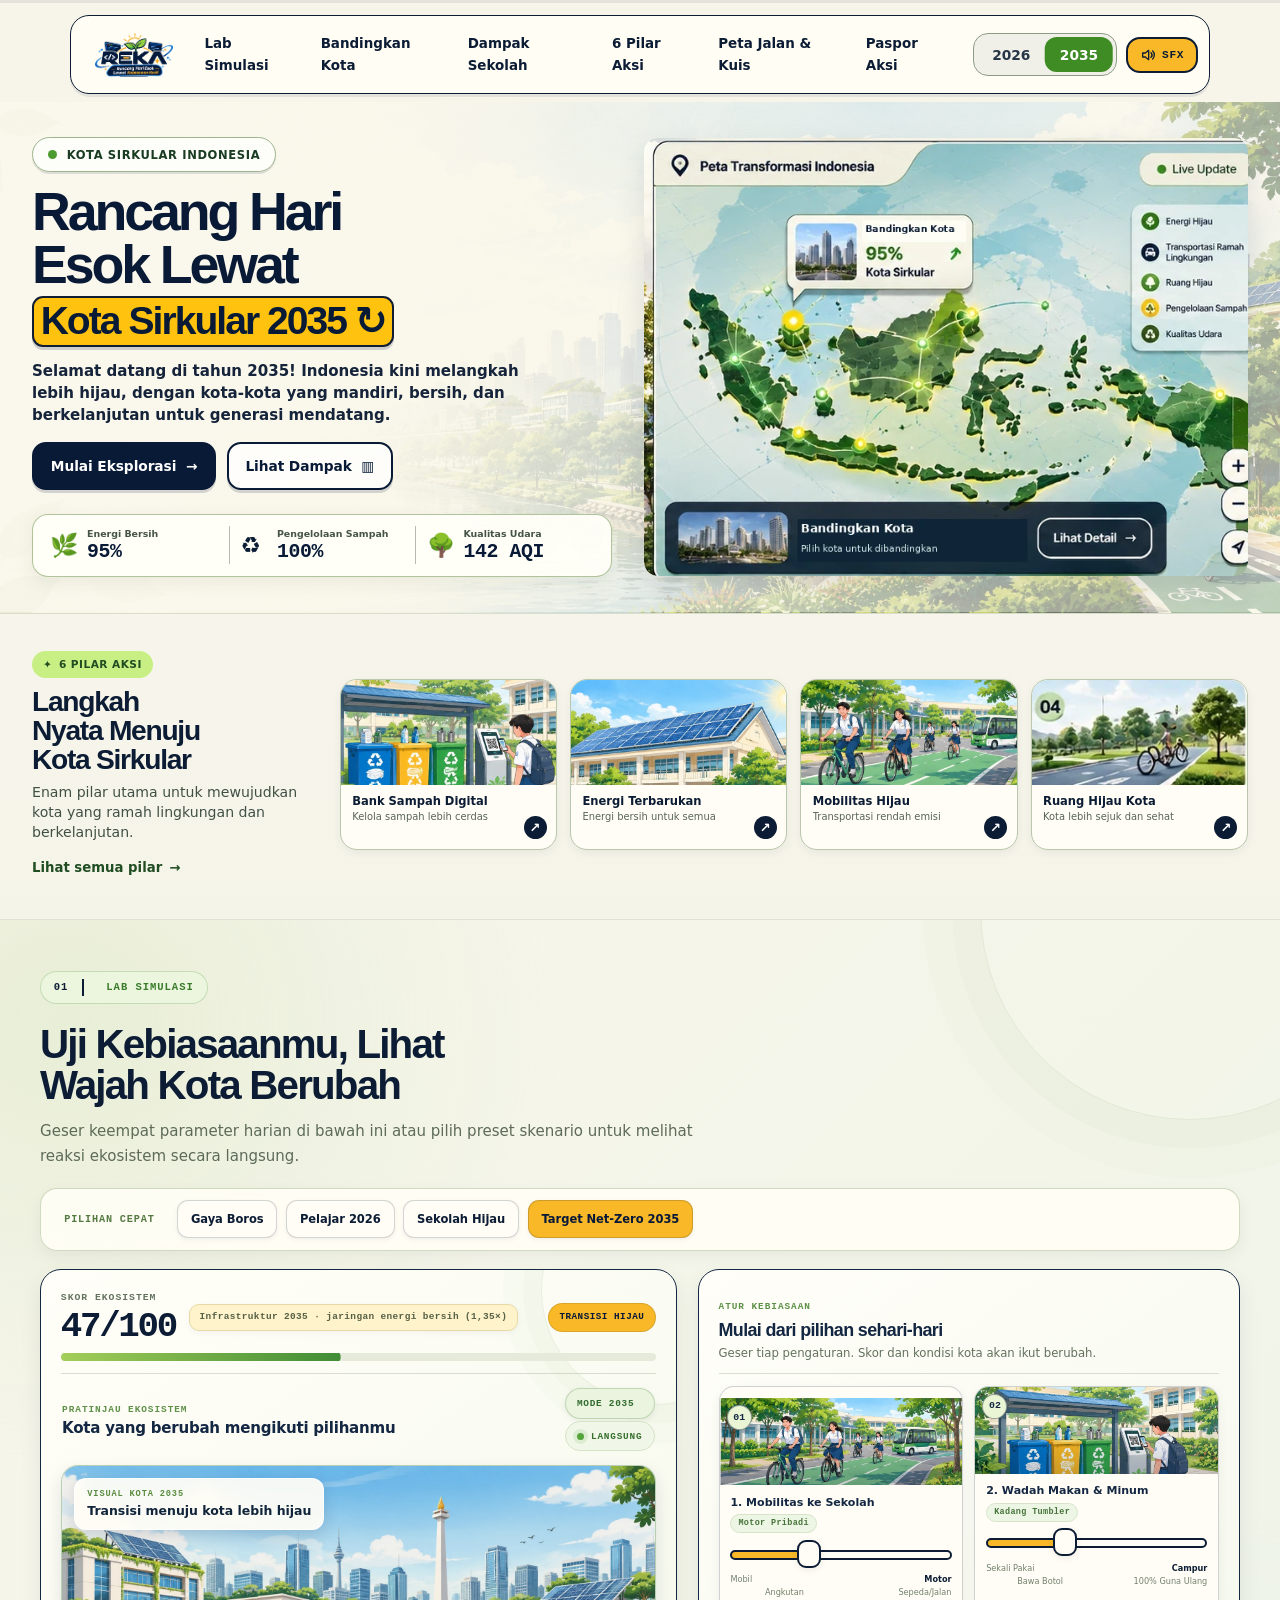
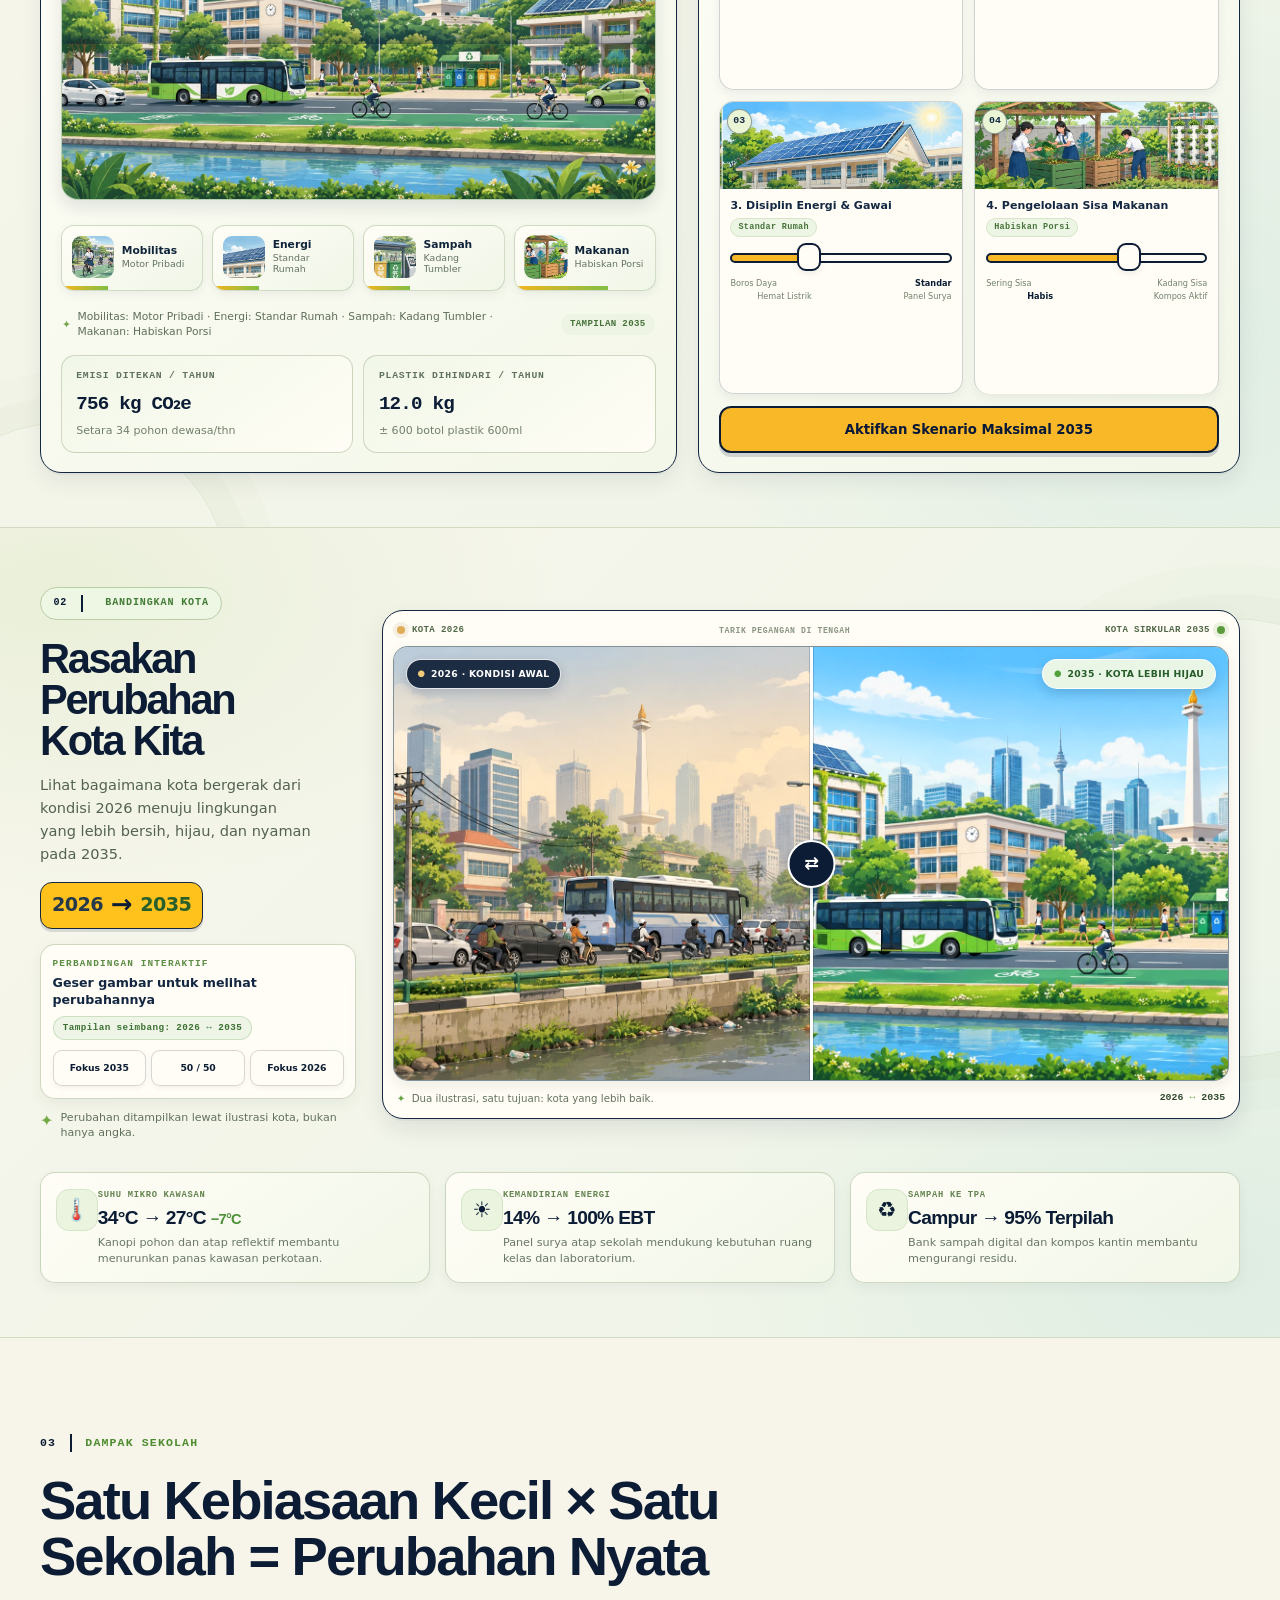
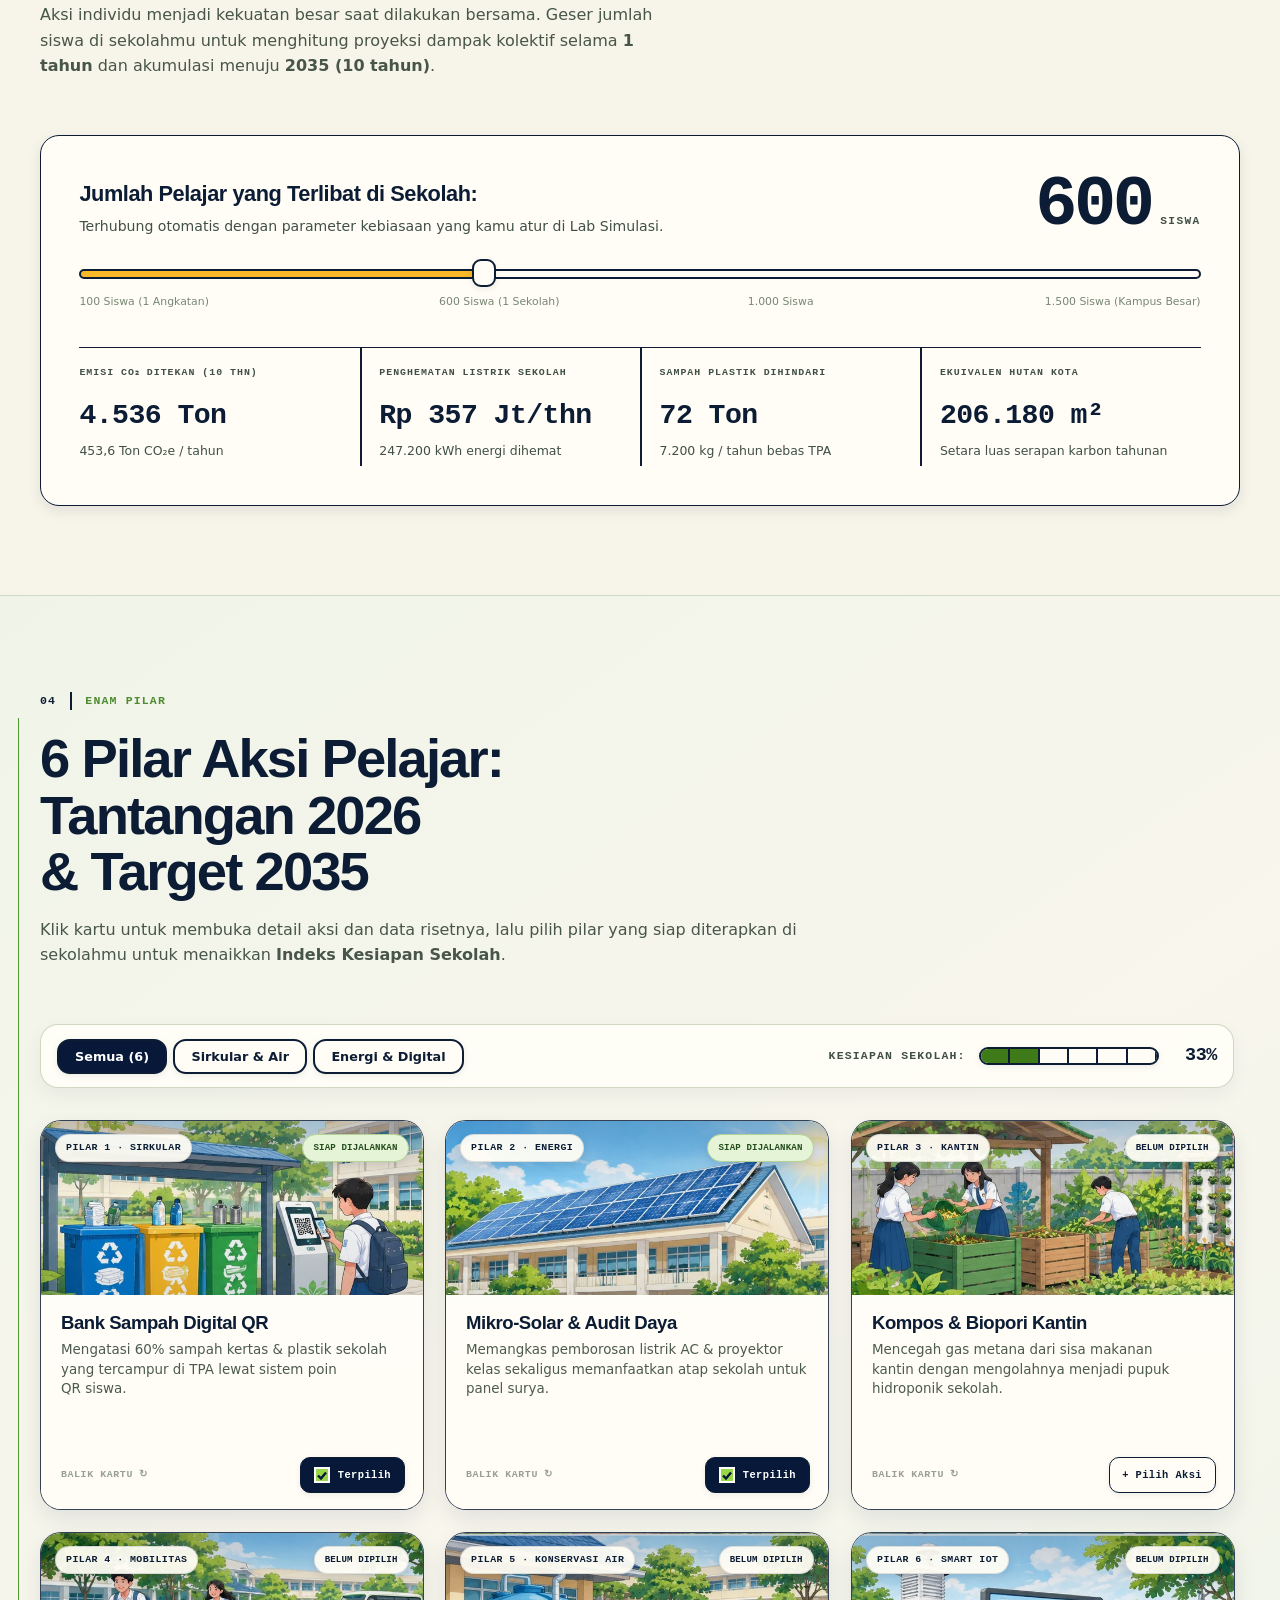
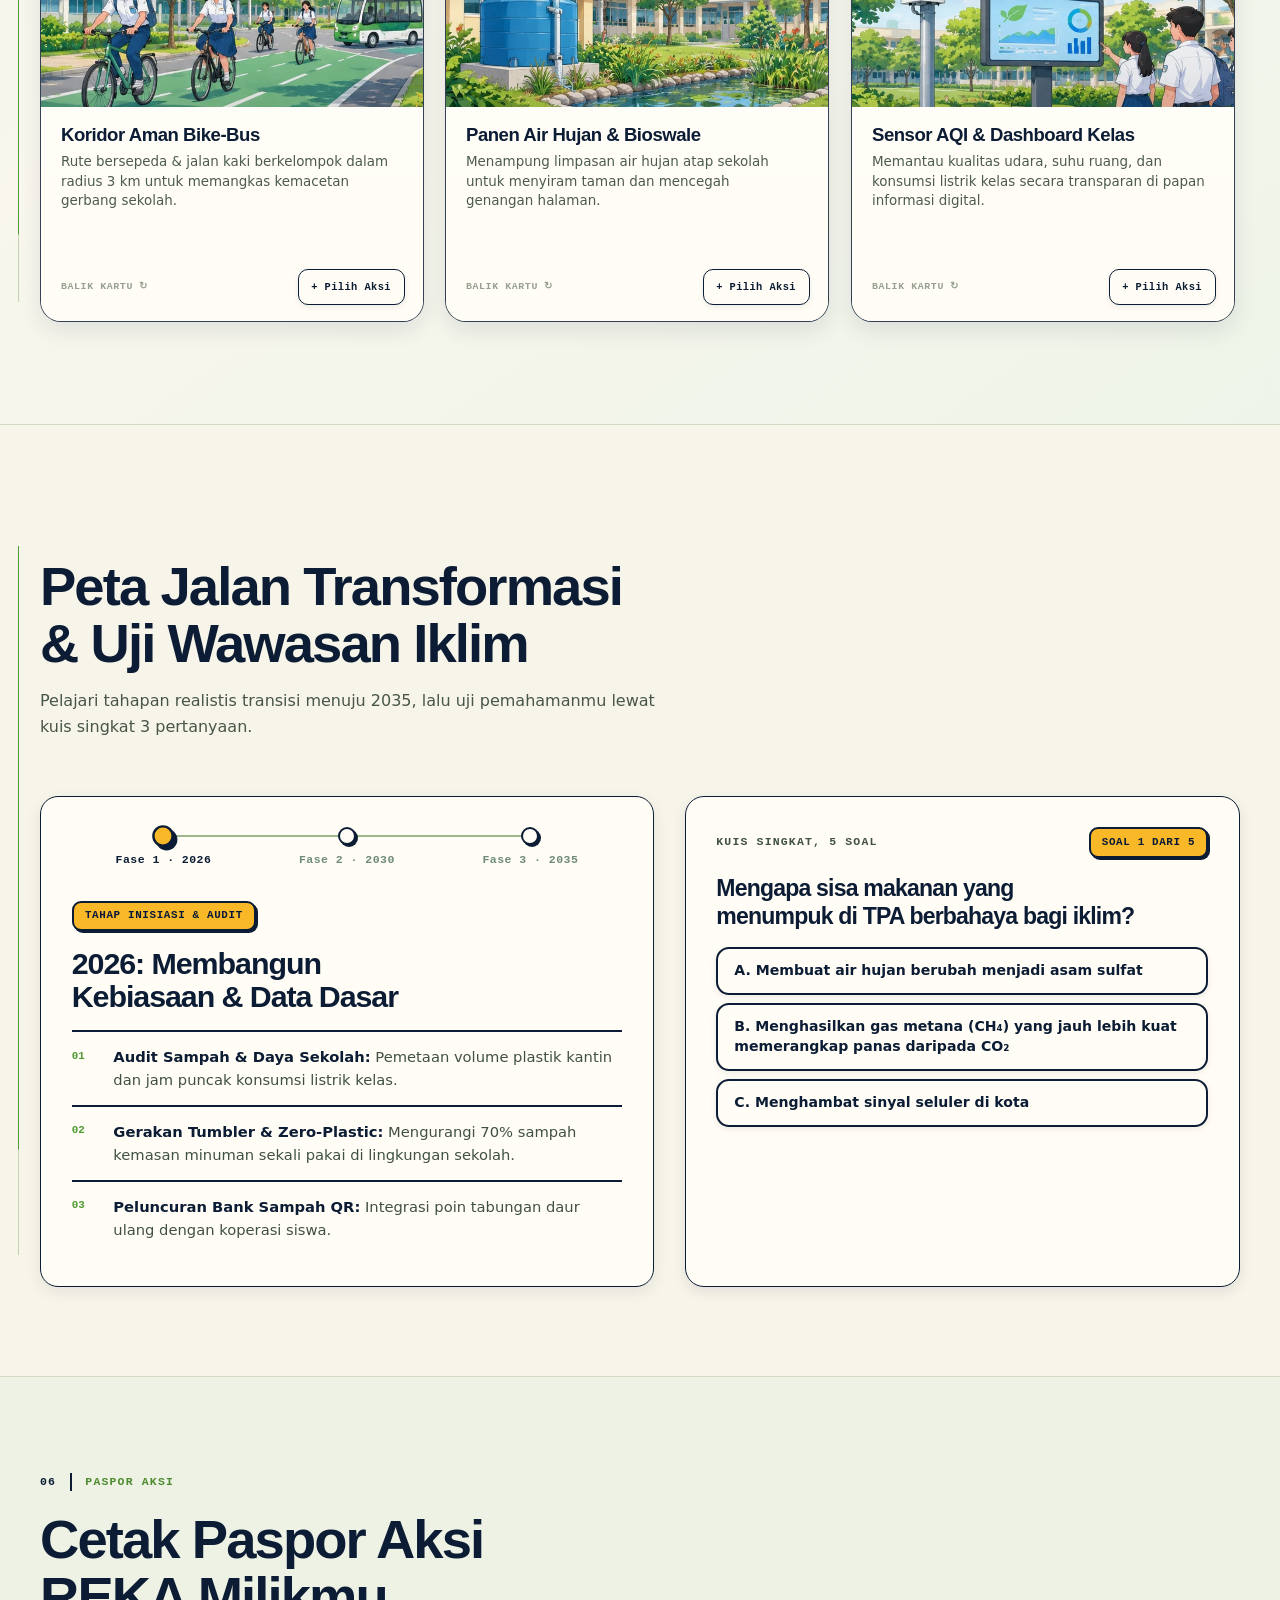
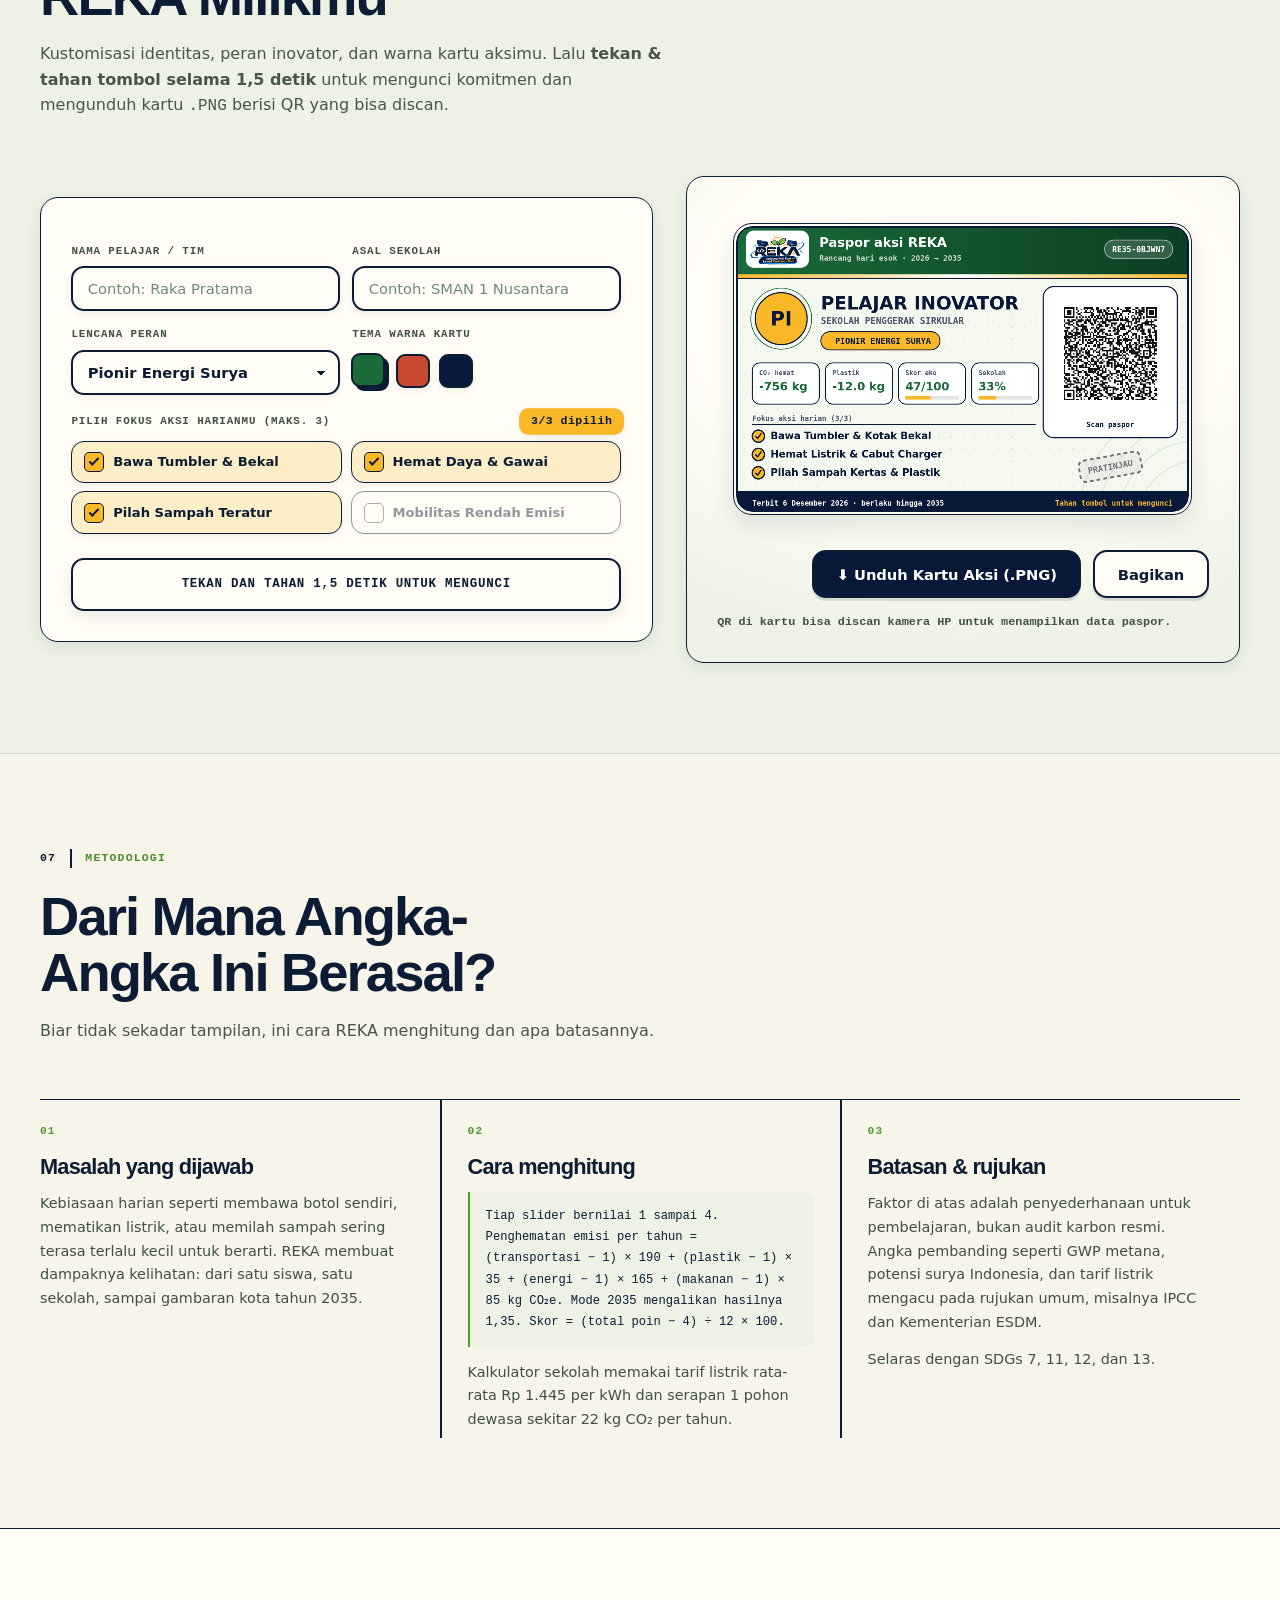
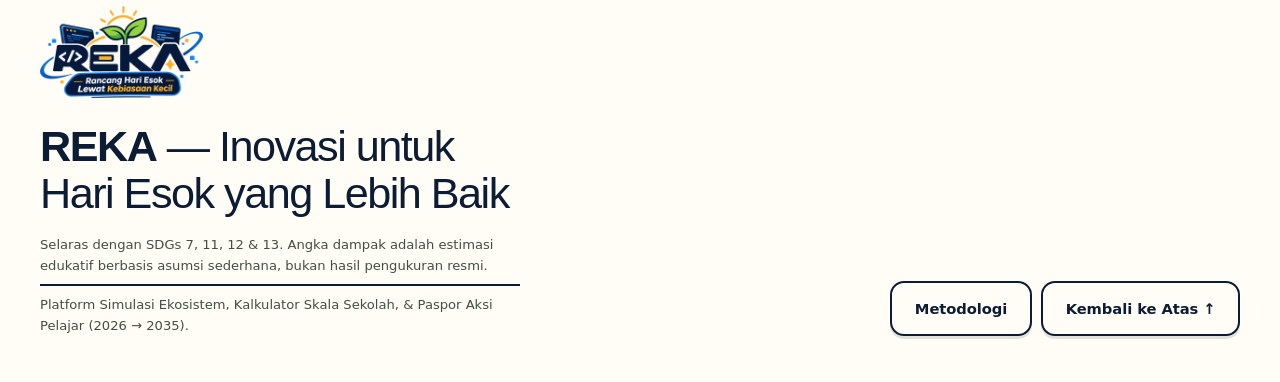
==== index.html @ 348d486a "Upload website REKA" ====
<!DOCTYPE html>
<html lang="id" data-era="2035">
<head>
  <meta charset="UTF-8" />
  <script>document.documentElement.classList.add('js');</script>
  <meta name="viewport" content="width=device-width, initial-scale=1.0" />
  <meta name="description" content="REKA: platform interaktif simulasi dampak kebiasaan pelajar untuk Indonesia 2026 → 2035." />
  <meta name="reka-url" content="" />
  <meta name="theme-color" content="#081838" />
  <meta property="og:title" content="REKA — Inovasi untuk Hari Esok yang Lebih Baik" />
  <meta property="og:description" content="Simulasi dampak, kalkulator skala sekolah, dan Paspor Aksi dengan QR." />
  <meta property="og:type" content="website" />
  <meta property="og:image" content="assets/logo-reka.png" />
  <link rel="icon" type="image/png" href="assets/favicon.png" />
  <title>REKA — Inovasi untuk Hari Esok yang Lebih Baik (2026 → 2035)</title>

  <link rel="stylesheet" href="shared/variables.css" />
  <link rel="stylesheet" href="shared/base.css" />
  <link rel="stylesheet" href="shared/buttons.css" />

  <link rel="stylesheet" href="01-navbar/navbar.css" />
  <link rel="stylesheet" href="02-hero/hero.css" />
  <link rel="stylesheet" href="03-simulator/simulator.css" />
  <link rel="stylesheet" href="04-bandingkan-kota/scrubber.css" />
  <link rel="stylesheet" href="05-kalkulator-sekolah/skala.css" />
  <link rel="stylesheet" href="06-pilar-aksi/pilar.css" />
  <link rel="stylesheet" href="07-peta-jalan/roadmap.css" />
  <link rel="stylesheet" href="08-kartu-komitmen/komitmen.css" />
  <link rel="stylesheet" href="09-footer/footer.css" />
  <link rel="stylesheet" href="10-metodologi/metode.css" />
  <link rel="stylesheet" href="shared/mobile.css" />
  <link rel="stylesheet" href="shared/reference-theme.css" />
  <link rel="stylesheet" href="shared/final-polish.css" />
  <link rel="stylesheet" href="shared/experience-polish.css" />
  <link rel="stylesheet" href="shared/maximal-sections.css" />
  <link rel="stylesheet" href="shared/year-aware-scenes.css" />
  <link rel="stylesheet" href="shared/illustrated-pages.css" />
  <link rel="stylesheet" href="shared/reference-match-finish.css" />
  <link rel="stylesheet" href="shared/dynamic-simulation.css" />
  <link rel="stylesheet" href="shared/layout-collision-fix.css" />
</head>
<body>
  <svg width="0" height="0" style="position:absolute" aria-hidden="true" focusable="false"><defs><linearGradient id="rkSkyB" x1="0" y1="0" x2="0" y2="1"><stop offset="0" stop-color="#9d988a"/><stop offset="0.55" stop-color="#c8bda3"/><stop offset="1" stop-color="#e6d3a2"/></linearGradient><linearGradient id="rkSkyA" x1="0" y1="0" x2="0" y2="1"><stop offset="0" stop-color="#2f86d0"/><stop offset="0.6" stop-color="#86c6ee"/><stop offset="1" stop-color="#e8f6fb"/></linearGradient><linearGradient id="rkAsph" x1="0" y1="0" x2="0" y2="1"><stop offset="0" stop-color="#555a61"/><stop offset="1" stop-color="#3b3e43"/></linearGradient><linearGradient id="rkWalk" x1="0" y1="0" x2="0" y2="1"><stop offset="0" stop-color="#bdb8ad"/><stop offset="1" stop-color="#a49f94"/></linearGradient><linearGradient id="rkWallA" x1="0" y1="0" x2="1" y2="0"><stop offset="0" stop-color="#d9d3c7"/><stop offset="1" stop-color="#b9b1a1"/></linearGradient><linearGradient id="rkWallB" x1="0" y1="0" x2="1" y2="0"><stop offset="0" stop-color="#cdbfa8"/><stop offset="1" stop-color="#a99a82"/></linearGradient><linearGradient id="rkWallC" x1="0" y1="0" x2="1" y2="0"><stop offset="0" stop-color="#e2d6c0"/><stop offset="1" stop-color="#c4b698"/></linearGradient><linearGradient id="rkWallD" x1="0" y1="0" x2="1" y2="0"><stop offset="0" stop-color="#a3adb1"/><stop offset="1" stop-color="#7f898e"/></linearGradient><linearGradient id="rkWallE" x1="0" y1="0" x2="1" y2="0"><stop offset="0" stop-color="#d4c9c0"/><stop offset="1" stop-color="#b5a79b"/></linearGradient><linearGradient id="rkGlass" x1="0" y1="0" x2="0" y2="1"><stop offset="0" stop-color="#8aa2b1"/><stop offset="1" stop-color="#566f7e"/></linearGradient><linearGradient id="rkBrick" x1="0" y1="0" x2="1" y2="0"><stop offset="0" stop-color="#b25a41"/><stop offset="1" stop-color="#7d3a29"/></linearGradient><linearGradient id="rkSolar" x1="0" y1="0" x2="1" y2="1"><stop offset="0" stop-color="#2a5fa3"/><stop offset="1" stop-color="#0d2d58"/></linearGradient><linearGradient id="rkWaterB" x1="0" y1="0" x2="0" y2="1"><stop offset="0" stop-color="#7a6b50"/><stop offset="1" stop-color="#4d432f"/></linearGradient><linearGradient id="rkWaterA" x1="0" y1="0" x2="0" y2="1"><stop offset="0" stop-color="#58b8d6"/><stop offset="1" stop-color="#1b6f8f"/></linearGradient><linearGradient id="rkTrunk" x1="0" y1="0" x2="1" y2="0"><stop offset="0" stop-color="#6b4a2f"/><stop offset="1" stop-color="#4a3220"/></linearGradient><linearGradient id="rkTower" x1="0" y1="0" x2="1" y2="0"><stop offset="0" stop-color="#e9eef2"/><stop offset="1" stop-color="#aab4bc"/></linearGradient><linearGradient id="rkHazeB" x1="0" y1="0" x2="0" y2="1"><stop offset="0" stop-color="#d8bd7c" stop-opacity="0"/><stop offset="0.6" stop-color="#d8bd7c" stop-opacity="0.28"/><stop offset="1" stop-color="#cfae6a" stop-opacity="0.55"/></linearGradient><linearGradient id="rkShade" x1="0" y1="0" x2="0" y2="1"><stop offset="0" stop-color="#000" stop-opacity="0"/><stop offset="1" stop-color="#000" stop-opacity="0.38"/></linearGradient><radialGradient id="rkLeaf1"><stop offset="0" stop-color="#98dc6a" stop-opacity="1"/><stop offset="0.6" stop-color="#4f9e3d" stop-opacity="1"/><stop offset="1" stop-color="#2b6a2c" stop-opacity="1"/></radialGradient><radialGradient id="rkLeaf2"><stop offset="0" stop-color="#78c85a" stop-opacity="1"/><stop offset="0.6" stop-color="#38852f" stop-opacity="1"/><stop offset="1" stop-color="#1f5a26" stop-opacity="1"/></radialGradient><radialGradient id="rkSunB"><stop offset="0" stop-color="#ffcf7a" stop-opacity="0.95"/><stop offset="0.35" stop-color="#f0a24a" stop-opacity="0.55"/><stop offset="1" stop-color="#f0a24a" stop-opacity="0"/></radialGradient><radialGradient id="rkSunA"><stop offset="0" stop-color="#ffffff" stop-opacity="1"/><stop offset="0.2" stop-color="#fff3b0" stop-opacity="0.9"/><stop offset="1" stop-color="#ffe27a" stop-opacity="0"/></radialGradient><linearGradient id="rkHazeA" x1="0" y1="0" x2="0" y2="1"><stop offset="0" stop-color="#e8f6fb" stop-opacity="0"/><stop offset="0.55" stop-color="#e8f6fb" stop-opacity="0.24"/><stop offset="1" stop-color="#e8f6fb" stop-opacity="0.05"/></linearGradient><radialGradient id="rkSunCore"><stop offset="0" stop-color="#ffffff" stop-opacity="1"/><stop offset="0.65" stop-color="#fff7c8" stop-opacity="1"/><stop offset="1" stop-color="#ffe98a" stop-opacity="0"/></radialGradient><linearGradient id="rkCan1" x1="0" y1="0" x2="1" y2="1"><stop offset="0" stop-color="#a6e26f"/><stop offset="0.5" stop-color="#4f9f3c"/><stop offset="1" stop-color="#1f5a27"/></linearGradient><linearGradient id="rkCan2" x1="0" y1="0" x2="1" y2="1"><stop offset="0" stop-color="#92d65f"/><stop offset="0.5" stop-color="#3f9136"/><stop offset="1" stop-color="#1b5324"/></linearGradient><linearGradient id="rkCan3" x1="0" y1="0" x2="1" y2="1"><stop offset="0" stop-color="#cfc96e"/><stop offset="0.5" stop-color="#948f42"/><stop offset="1" stop-color="#5c5728"/></linearGradient><radialGradient id="rkVig"><stop offset="0.55" stop-color="#000" stop-opacity="0"/><stop offset="1" stop-color="#000" stop-opacity="0.32"/></radialGradient><filter id="rkB2" x="-30%" y="-30%" width="160%" height="160%"><feGaussianBlur stdDeviation="2"/></filter><filter id="rkB5" x="-50%" y="-50%" width="200%" height="200%"><feGaussianBlur stdDeviation="5"/></filter><filter id="rkB10" x="-50%" y="-50%" width="200%" height="200%"><feGaussianBlur stdDeviation="10"/></filter><filter id="rkConc" x="0" y="0" width="100%" height="100%"><feTurbulence type="fractalNoise" baseFrequency=".035 .09" numOctaves="3" seed="8"/><feColorMatrix type="matrix" values="0 0 0 0 .35  0 0 0 0 .32  0 0 0 0 .28  0 0 0 .9 -.25"/></filter><filter id="rkGradeB"><feColorMatrix type="matrix" values=".92 .08 0 0 .02  .04 .9 .04 0 .01  0 .06 .78 0 0  0 0 0 1 0"/></filter><filter id="rkGradeA"><feColorMatrix type="matrix" values="1.06 0 0 0 -.02  0 1.05 0 0 -.01  0 0 1.08 0 .01  0 0 0 1 0"/></filter><filter id="rkGrain" x="0" y="0" width="100%" height="100%"><feTurbulence type="fractalNoise" baseFrequency=".9" numOctaves="2" seed="3"/><feColorMatrix type="saturate" values="0"/><feComponentTransfer><feFuncA type="linear" slope=".13"/></feComponentTransfer></filter><g id="rk-base"><g filter="url(#rkB2)" opacity=".6"><rect x="-10" y="168" width="45" height="124" fill="#a9b5bb"/><rect x="-4" y="178" width="4" height="94" fill="#fff" opacity=".12"/><rect x="6" y="178" width="4" height="94" fill="#fff" opacity=".12"/><rect x="16" y="178" width="4" height="94" fill="#fff" opacity=".12"/><rect x="41" y="170" width="35" height="122" fill="#a9b5bb"/><rect x="47" y="180" width="4" height="92" fill="#fff" opacity=".12"/><rect x="57" y="180" width="4" height="92" fill="#fff" opacity=".12"/><rect x="70" y="109" width="35" height="183" fill="#a9b5bb"/><rect x="76" y="119" width="4" height="153" fill="#fff" opacity=".12"/><rect x="86" y="119" width="4" height="153" fill="#fff" opacity=".12"/><rect x="96" y="119" width="4" height="153" fill="#fff" opacity=".12"/><rect x="106" y="119" width="4" height="153" fill="#fff" opacity=".12"/><rect x="107" y="137" width="46" height="155" fill="#a9b5bb"/><rect x="113" y="147" width="4" height="125" fill="#fff" opacity=".12"/><rect x="123" y="147" width="4" height="125" fill="#fff" opacity=".12"/><rect x="133" y="147" width="4" height="125" fill="#fff" opacity=".12"/><rect x="150" y="189" width="62" height="103" fill="#a9b5bb"/><rect x="156" y="199" width="4" height="73" fill="#fff" opacity=".12"/><rect x="166" y="199" width="4" height="73" fill="#fff" opacity=".12"/><rect x="176" y="199" width="4" height="73" fill="#fff" opacity=".12"/><rect x="186" y="199" width="4" height="73" fill="#fff" opacity=".12"/><rect x="219" y="118" width="61" height="174" fill="#a9b5bb"/><rect x="225" y="128" width="4" height="144" fill="#fff" opacity=".12"/><rect x="235" y="128" width="4" height="144" fill="#fff" opacity=".12"/><rect x="245" y="128" width="4" height="144" fill="#fff" opacity=".12"/><rect x="282" y="138" width="59" height="154" fill="#a9b5bb"/><rect x="288" y="148" width="4" height="124" fill="#fff" opacity=".12"/><rect x="298" y="148" width="4" height="124" fill="#fff" opacity=".12"/><rect x="308" y="148" width="4" height="124" fill="#fff" opacity=".12"/><rect x="346" y="173" width="47" height="119" fill="#a9b5bb"/><rect x="352" y="183" width="4" height="89" fill="#fff" opacity=".12"/><rect x="362" y="183" width="4" height="89" fill="#fff" opacity=".12"/><rect x="372" y="183" width="4" height="89" fill="#fff" opacity=".12"/><rect x="390" y="151" width="42" height="141" fill="#a9b5bb"/><rect x="396" y="161" width="4" height="111" fill="#fff" opacity=".12"/><rect x="406" y="161" width="4" height="111" fill="#fff" opacity=".12"/><rect x="416" y="161" width="4" height="111" fill="#fff" opacity=".12"/><rect x="426" y="201" width="42" height="91" fill="#a9b5bb"/><rect x="432" y="211" width="4" height="61" fill="#fff" opacity=".12"/><rect x="442" y="211" width="4" height="61" fill="#fff" opacity=".12"/><rect x="472" y="147" width="50" height="145" fill="#a9b5bb"/><rect x="478" y="157" width="4" height="115" fill="#fff" opacity=".12"/><rect x="488" y="157" width="4" height="115" fill="#fff" opacity=".12"/><rect x="516" y="117" width="39" height="175" fill="#a9b5bb"/><rect x="522" y="127" width="4" height="145" fill="#fff" opacity=".12"/><rect x="532" y="127" width="4" height="145" fill="#fff" opacity=".12"/><rect x="542" y="127" width="4" height="145" fill="#fff" opacity=".12"/><rect x="562" y="117" width="66" height="175" fill="#a9b5bb"/><rect x="568" y="127" width="4" height="145" fill="#fff" opacity=".12"/><rect x="578" y="127" width="4" height="145" fill="#fff" opacity=".12"/><rect x="588" y="127" width="4" height="145" fill="#fff" opacity=".12"/><rect x="631" y="114" width="49" height="178" fill="#a9b5bb"/><rect x="637" y="124" width="4" height="148" fill="#fff" opacity=".12"/><rect x="647" y="124" width="4" height="148" fill="#fff" opacity=".12"/><rect x="657" y="124" width="4" height="148" fill="#fff" opacity=".12"/><rect x="674" y="179" width="63" height="113" fill="#a9b5bb"/><rect x="680" y="189" width="4" height="83" fill="#fff" opacity=".12"/><rect x="690" y="189" width="4" height="83" fill="#fff" opacity=".12"/><rect x="735" y="202" width="62" height="90" fill="#a9b5bb"/><rect x="741" y="212" width="4" height="60" fill="#fff" opacity=".12"/><rect x="751" y="212" width="4" height="60" fill="#fff" opacity=".12"/><rect x="761" y="212" width="4" height="60" fill="#fff" opacity=".12"/><rect x="796" y="132" width="55" height="160" fill="#a9b5bb"/><rect x="802" y="142" width="4" height="130" fill="#fff" opacity=".12"/><rect x="812" y="142" width="4" height="130" fill="#fff" opacity=".12"/><rect x="822" y="142" width="4" height="130" fill="#fff" opacity=".12"/></g><rect x="30" y="118" width="170" height="174" fill="url(#rkWallA)"/><rect x="30" y="118" width="170" height="174" filter="url(#rkConc)" opacity=".55" style="mix-blend-mode:multiply"/><rect x="193" y="118" width="7" height="174" fill="#000" opacity=".12"/><rect x="30" y="118" width="3" height="174" fill="#fff" opacity=".25"/><rect x="27" y="112" width="176" height="7" fill="#e7e2d8"/><rect x="27" y="119" width="176" height="4" fill="#000" opacity=".2"/><pattern id="rkWin1" width="16" height="20" patternUnits="userSpaceOnUse" patternTransform="translate(35 132)"><rect x="0" y="0" width="10" height="12" fill="url(#rkGlass)"/><rect x="0" y="0" width="10" height="2" fill="#fff" opacity=".28"/><rect x="0" y="12" width="10" height="2" fill="#000" opacity=".18"/></pattern><rect x="35" y="132" width="160" height="120" fill="url(#rkWin1)"/><rect x="35" y="172" width="10" height="12" fill="#ffe3a0" opacity="0.6"/><rect x="67" y="132" width="10" height="12" fill="#ffe3a0" opacity="0.7"/><rect x="51" y="192" width="10" height="12" fill="#ffe3a0" opacity="0.6"/><rect x="83" y="152" width="10" height="12" fill="#ffe3a0" opacity="0.7"/><rect x="35" y="132" width="10" height="12" fill="#ffe3a0" opacity="0.6"/><rect x="51" y="152" width="10" height="12" fill="#ffe3a0" opacity="0.7"/><rect x="35" y="192" width="10" height="12" fill="#ffe3a0" opacity="0.6"/><rect x="99" y="232" width="10" height="12" fill="#ffe3a0" opacity="0.6"/><rect x="179" y="212" width="10" height="12" fill="#ffe3a0" opacity="0.8"/><rect x="67" y="232" width="10" height="12" fill="#ffe3a0" opacity="0.9"/><rect x="179" y="192" width="10" height="12" fill="#ffe3a0" opacity="0.8"/><rect x="147" y="152" width="10" height="12" fill="#ffe3a0" opacity="0.6"/><rect x="30" y="148" width="170" height="1.4" fill="#000" opacity=".07"/><rect x="30" y="168" width="170" height="1.4" fill="#000" opacity=".07"/><rect x="30" y="188" width="170" height="1.4" fill="#000" opacity=".07"/><rect x="30" y="208" width="170" height="1.4" fill="#000" opacity=".07"/><rect x="30" y="228" width="170" height="1.4" fill="#000" opacity=".07"/><rect x="30" y="268" width="170" height="24" fill="#2b2f33"/><rect x="34" y="278" width="28.4" height="14" fill="#7c93a1" opacity=".7"/><path d="M32,270 h32.4 l-3,9 h26.4 z" fill="#e0a526"/><rect x="66.4" y="278" width="28.4" height="14" fill="#7c93a1" opacity=".7"/><path d="M64.4,270 h32.4 l-3,9 h26.4 z" fill="#2f7d6b"/><rect x="98.8" y="278" width="28.4" height="14" fill="#7c93a1" opacity=".7"/><path d="M96.8,270 h32.4 l-3,9 h26.4 z" fill="#b5651d"/><rect x="131.2" y="278" width="28.4" height="14" fill="#7c93a1" opacity=".7"/><path d="M129.2,270 h32.4 l-3,9 h26.4 z" fill="#3b6ea5"/><rect x="163.6" y="278" width="28.4" height="14" fill="#7c93a1" opacity=".7"/><path d="M161.6,270 h32.4 l-3,9 h26.4 z" fill="#c0392b"/><rect x="30" y="274" width="170" height="18" fill="url(#rkShade)" opacity=".7"/><rect x="214" y="176" width="130" height="116" fill="url(#rkWallB)"/><rect x="214" y="176" width="130" height="116" filter="url(#rkConc)" opacity=".55" style="mix-blend-mode:multiply"/><rect x="337" y="176" width="7" height="116" fill="#000" opacity=".12"/><rect x="214" y="176" width="3" height="116" fill="#fff" opacity=".25"/><rect x="211" y="170" width="136" height="7" fill="#e7e2d8"/><rect x="211" y="177" width="136" height="4" fill="#000" opacity=".2"/><pattern id="rkWin2" width="16" height="20" patternUnits="userSpaceOnUse" patternTransform="translate(219 190)"><rect x="0" y="0" width="10" height="12" fill="url(#rkGlass)"/><rect x="0" y="0" width="10" height="2" fill="#fff" opacity=".28"/><rect x="0" y="12" width="10" height="2" fill="#000" opacity=".18"/></pattern><rect x="219" y="190" width="112" height="60" fill="url(#rkWin2)"/><rect x="283" y="230" width="10" height="12" fill="#ffe3a0" opacity="0.6"/><rect x="315" y="230" width="10" height="12" fill="#ffe3a0" opacity="0.9"/><rect x="299" y="210" width="10" height="12" fill="#ffe3a0" opacity="0.8"/><rect x="315" y="230" width="10" height="12" fill="#ffe3a0" opacity="0.6"/><rect x="214" y="206" width="130" height="1.4" fill="#000" opacity=".07"/><rect x="214" y="226" width="130" height="1.4" fill="#000" opacity=".07"/><rect x="214" y="270" width="130" height="22" fill="#2b2f33"/><rect x="218" y="280" width="36.7" height="12" fill="#7c93a1" opacity=".7"/><path d="M216,272 h40.7 l-3,9 h34.7 z" fill="#2f7d6b"/><rect x="258.7" y="280" width="36.7" height="12" fill="#7c93a1" opacity=".7"/><path d="M256.7,272 h40.7 l-3,9 h34.7 z" fill="#b5651d"/><rect x="299.3" y="280" width="36.7" height="12" fill="#7c93a1" opacity=".7"/><path d="M297.3,272 h40.7 l-3,9 h34.7 z" fill="#3b6ea5"/><rect x="214" y="274" width="130" height="18" fill="url(#rkShade)" opacity=".7"/><rect x="358" y="212" width="120" height="80" fill="url(#rkWallC)"/><rect x="358" y="212" width="120" height="80" filter="url(#rkConc)" opacity=".55" style="mix-blend-mode:multiply"/><rect x="471" y="212" width="7" height="80" fill="#000" opacity=".12"/><rect x="358" y="212" width="3" height="80" fill="#fff" opacity=".25"/><rect x="355" y="206" width="126" height="7" fill="#e7e2d8"/><rect x="355" y="213" width="126" height="4" fill="#000" opacity=".2"/><pattern id="rkWin3" width="15" height="20" patternUnits="userSpaceOnUse" patternTransform="translate(363 226)"><rect x="0" y="0" width="9" height="12" fill="url(#rkGlass)"/><rect x="0" y="0" width="9" height="2" fill="#fff" opacity=".28"/><rect x="0" y="12" width="9" height="2" fill="#000" opacity=".18"/></pattern><rect x="363" y="226" width="105" height="20" fill="url(#rkWin3)"/><rect x="423" y="226" width="9" height="12" fill="#ffe3a0" opacity="0.8"/><rect x="423" y="226" width="9" height="12" fill="#ffe3a0" opacity="0.6"/><rect x="363" y="226" width="9" height="12" fill="#ffe3a0" opacity="0.8"/><rect x="363" y="226" width="9" height="12" fill="#ffe3a0" opacity="0.8"/><rect x="358" y="264" width="120" height="28" fill="#2b2f33"/><rect x="362" y="274" width="33.3" height="18" fill="#7c93a1" opacity=".7"/><path d="M360,266 h37.3 l-3,9 h31.3 z" fill="#b5651d"/><rect x="399.3" y="274" width="33.3" height="18" fill="#7c93a1" opacity=".7"/><path d="M397.3,266 h37.3 l-3,9 h31.3 z" fill="#3b6ea5"/><rect x="436.7" y="274" width="33.3" height="18" fill="#7c93a1" opacity=".7"/><path d="M434.7,266 h37.3 l-3,9 h31.3 z" fill="#c0392b"/><rect x="358" y="274" width="120" height="18" fill="url(#rkShade)" opacity=".7"/><rect x="492" y="160" width="96" height="132" fill="url(#rkWallD)"/><rect x="492" y="160" width="96" height="132" filter="url(#rkConc)" opacity=".55" style="mix-blend-mode:multiply"/><rect x="581" y="160" width="7" height="132" fill="#000" opacity=".12"/><rect x="492" y="160" width="3" height="132" fill="#fff" opacity=".25"/><rect x="489" y="154" width="102" height="7" fill="#e7e2d8"/><rect x="489" y="161" width="102" height="4" fill="#000" opacity=".2"/><pattern id="rkWin4" width="16" height="20" patternUnits="userSpaceOnUse" patternTransform="translate(497 174)"><rect x="0" y="0" width="10" height="12" fill="url(#rkGlass)"/><rect x="0" y="0" width="10" height="2" fill="#fff" opacity=".28"/><rect x="0" y="12" width="10" height="2" fill="#000" opacity=".18"/></pattern><rect x="497" y="174" width="80" height="80" fill="url(#rkWin4)"/><rect x="561" y="174" width="10" height="12" fill="#ffe3a0" opacity="0.8"/><rect x="561" y="194" width="10" height="12" fill="#ffe3a0" opacity="0.7"/><rect x="497" y="234" width="10" height="12" fill="#ffe3a0" opacity="0.8"/><rect x="561" y="174" width="10" height="12" fill="#ffe3a0" opacity="0.8"/><rect x="492" y="190" width="96" height="1.4" fill="#000" opacity=".07"/><rect x="492" y="210" width="96" height="1.4" fill="#000" opacity=".07"/><rect x="492" y="230" width="96" height="1.4" fill="#000" opacity=".07"/><rect x="492" y="270" width="96" height="22" fill="#2b2f33"/><rect x="496" y="280" width="40" height="12" fill="#7c93a1" opacity=".7"/><path d="M494,272 h44 l-3,9 h38 z" fill="#3b6ea5"/><rect x="540" y="280" width="40" height="12" fill="#7c93a1" opacity=".7"/><path d="M538,272 h44 l-3,9 h38 z" fill="#c0392b"/><rect x="492" y="274" width="96" height="18" fill="url(#rkShade)" opacity=".7"/><rect x="650" y="205" width="140" height="87" fill="url(#rkWallE)"/><rect x="650" y="205" width="140" height="87" filter="url(#rkConc)" opacity=".55" style="mix-blend-mode:multiply"/><rect x="783" y="205" width="7" height="87" fill="#000" opacity=".12"/><rect x="650" y="205" width="3" height="87" fill="#fff" opacity=".25"/><rect x="647" y="199" width="146" height="7" fill="#e7e2d8"/><rect x="647" y="206" width="146" height="4" fill="#000" opacity=".2"/><pattern id="rkWin5" width="16" height="20" patternUnits="userSpaceOnUse" patternTransform="translate(655 219)"><rect x="0" y="0" width="10" height="12" fill="url(#rkGlass)"/><rect x="0" y="0" width="10" height="2" fill="#fff" opacity=".28"/><rect x="0" y="12" width="10" height="2" fill="#000" opacity=".18"/></pattern><rect x="655" y="219" width="128" height="40" fill="url(#rkWin5)"/><rect x="671" y="239" width="10" height="12" fill="#ffe3a0" opacity="0.6"/><rect x="671" y="239" width="10" height="12" fill="#ffe3a0" opacity="0.6"/><rect x="703" y="219" width="10" height="12" fill="#ffe3a0" opacity="0.8"/><rect x="767" y="239" width="10" height="12" fill="#ffe3a0" opacity="0.8"/><rect x="650" y="235" width="140" height="1.4" fill="#000" opacity=".07"/><rect x="650" y="268" width="140" height="24" fill="#2b2f33"/><rect x="654" y="278" width="29" height="14" fill="#7c93a1" opacity=".7"/><path d="M652,270 h33 l-3,9 h27 z" fill="#c0392b"/><rect x="687" y="278" width="29" height="14" fill="#7c93a1" opacity=".7"/><path d="M685,270 h33 l-3,9 h27 z" fill="#e0a526"/><rect x="720" y="278" width="29" height="14" fill="#7c93a1" opacity=".7"/><path d="M718,270 h33 l-3,9 h27 z" fill="#2f7d6b"/><rect x="753" y="278" width="29" height="14" fill="#7c93a1" opacity=".7"/><path d="M751,270 h33 l-3,9 h27 z" fill="#b5651d"/><rect x="650" y="274" width="140" height="18" fill="url(#rkShade)" opacity=".7"/><rect x="0" y="292" width="800" height="24" fill="url(#rkWalk)"/><rect x="0" y="292" width="1" height="24" fill="#000" opacity=".1"/><rect x="26" y="292" width="1" height="24" fill="#000" opacity=".1"/><rect x="52" y="292" width="1" height="24" fill="#000" opacity=".1"/><rect x="78" y="292" width="1" height="24" fill="#000" opacity=".1"/><rect x="104" y="292" width="1" height="24" fill="#000" opacity=".1"/><rect x="130" y="292" width="1" height="24" fill="#000" opacity=".1"/><rect x="156" y="292" width="1" height="24" fill="#000" opacity=".1"/><rect x="182" y="292" width="1" height="24" fill="#000" opacity=".1"/><rect x="208" y="292" width="1" height="24" fill="#000" opacity=".1"/><rect x="234" y="292" width="1" height="24" fill="#000" opacity=".1"/><rect x="260" y="292" width="1" height="24" fill="#000" opacity=".1"/><rect x="286" y="292" width="1" height="24" fill="#000" opacity=".1"/><rect x="312" y="292" width="1" height="24" fill="#000" opacity=".1"/><rect x="338" y="292" width="1" height="24" fill="#000" opacity=".1"/><rect x="364" y="292" width="1" height="24" fill="#000" opacity=".1"/><rect x="390" y="292" width="1" height="24" fill="#000" opacity=".1"/><rect x="416" y="292" width="1" height="24" fill="#000" opacity=".1"/><rect x="442" y="292" width="1" height="24" fill="#000" opacity=".1"/><rect x="468" y="292" width="1" height="24" fill="#000" opacity=".1"/><rect x="494" y="292" width="1" height="24" fill="#000" opacity=".1"/><rect x="520" y="292" width="1" height="24" fill="#000" opacity=".1"/><rect x="546" y="292" width="1" height="24" fill="#000" opacity=".1"/><rect x="572" y="292" width="1" height="24" fill="#000" opacity=".1"/><rect x="598" y="292" width="1" height="24" fill="#000" opacity=".1"/><rect x="624" y="292" width="1" height="24" fill="#000" opacity=".1"/><rect x="650" y="292" width="1" height="24" fill="#000" opacity=".1"/><rect x="676" y="292" width="1" height="24" fill="#000" opacity=".1"/><rect x="702" y="292" width="1" height="24" fill="#000" opacity=".1"/><rect x="728" y="292" width="1" height="24" fill="#000" opacity=".1"/><rect x="754" y="292" width="1" height="24" fill="#000" opacity=".1"/><rect x="780" y="292" width="1" height="24" fill="#000" opacity=".1"/><rect x="0" y="292" width="800" height="7" fill="#000" opacity=".18"/><rect x="0" y="313" width="800" height="5" fill="#d7d2c8"/><rect x="0" y="317" width="800" height="2" fill="#000" opacity=".25"/><rect x="0" y="318" width="800" height="36" fill="url(#rkAsph)"/><line x1="0" y1="336" x2="800" y2="336" stroke="#f3efe4" stroke-width="2" stroke-dasharray="18 14" opacity=".8"/><rect x="0" y="351" width="800" height="2" fill="#f3efe4" opacity=".55"/><rect x="0" y="354" width="800" height="7" fill="#8d887d"/><rect x="0" y="354" width="800" height="2" fill="#fff" opacity=".3"/><rect x="0" y="358" width="800" height="3" fill="#000" opacity=".3"/></g><clipPath id="rk-tc1"><path d="M35.5,-80.6 Q40.1,-74.0 38.4,-66.2 Q36.8,-58.4 31.7,-50.6 Q26.6,-42.8 15.7,-42.2 Q4.9,-41.7 -4.8,-42.4 Q-14.5,-43.1 -23.0,-47.3 Q-31.4,-51.5 -33.3,-59.2 Q-35.2,-67.0 -37.5,-74.5 Q-39.7,-81.9 -35.8,-89.4 Q-31.9,-96.9 -23.9,-102.4 Q-15.9,-108.0 -5.9,-105.0 Q4.2,-102.1 12.9,-100.7 Q21.5,-99.3 26.2,-93.2 Q30.9,-87.1 35.5,-80.6Z"/><path d="M-4.1,-63.1 Q-2.0,-56.0 -3.8,-48.8 Q-5.6,-41.6 -12.5,-37.1 Q-19.4,-32.6 -27.3,-34.6 Q-35.1,-36.6 -40.3,-40.6 Q-45.6,-44.7 -49.3,-50.3 Q-53.0,-56.0 -50.3,-62.3 Q-47.5,-68.6 -42.2,-74.6 Q-37.0,-80.5 -28.2,-80.1 Q-19.4,-79.6 -12.7,-74.9 Q-6.1,-70.2 -4.1,-63.1Z"/><path d="M49.2,-62.0 Q52.0,-56.0 51.3,-48.7 Q50.6,-41.4 43.6,-36.9 Q36.6,-32.4 27.8,-31.8 Q18.9,-31.1 14.0,-37.5 Q9.1,-43.8 6.7,-49.9 Q4.3,-56.0 6.9,-62.0 Q9.4,-68.0 15.1,-72.0 Q20.7,-76.0 28.7,-78.0 Q36.8,-80.0 41.6,-73.9 Q46.4,-67.9 49.2,-62.0Z"/><path d="M19.9,-103.8 Q21.7,-98.0 21.2,-91.3 Q20.7,-84.6 12.7,-81.3 Q4.6,-77.9 -5.0,-78.2 Q-14.6,-78.6 -18.2,-85.3 Q-21.8,-91.9 -21.7,-98.0 Q-21.7,-104.1 -17.7,-110.1 Q-13.6,-116.2 -4.5,-117.2 Q4.6,-118.2 11.3,-113.9 Q18.0,-109.6 19.9,-103.8Z"/></clipPath><g id="rk-tree1"><ellipse cx="0" cy="2" rx="46" ry="6" fill="#000" opacity=".35" filter="url(#rkB2)"/><path d="M-5.5,0 L-3.6,-58 L3.6,-58 L5.5,0 Z" fill="url(#rkTrunk)"/><path d="M0,-44 L-19,-70 M0,-50 L19,-72 M0,-58 L0,-84" stroke="#4a3220" stroke-width="3" fill="none"/><path d="M35.5,-80.6 Q40.1,-74.0 38.4,-66.2 Q36.8,-58.4 31.7,-50.6 Q26.6,-42.8 15.7,-42.2 Q4.9,-41.7 -4.8,-42.4 Q-14.5,-43.1 -23.0,-47.3 Q-31.4,-51.5 -33.3,-59.2 Q-35.2,-67.0 -37.5,-74.5 Q-39.7,-81.9 -35.8,-89.4 Q-31.9,-96.9 -23.9,-102.4 Q-15.9,-108.0 -5.9,-105.0 Q4.2,-102.1 12.9,-100.7 Q21.5,-99.3 26.2,-93.2 Q30.9,-87.1 35.5,-80.6Z" fill="url(#rkCan1)"/><path d="M-4.1,-63.1 Q-2.0,-56.0 -3.8,-48.8 Q-5.6,-41.6 -12.5,-37.1 Q-19.4,-32.6 -27.3,-34.6 Q-35.1,-36.6 -40.3,-40.6 Q-45.6,-44.7 -49.3,-50.3 Q-53.0,-56.0 -50.3,-62.3 Q-47.5,-68.6 -42.2,-74.6 Q-37.0,-80.5 -28.2,-80.1 Q-19.4,-79.6 -12.7,-74.9 Q-6.1,-70.2 -4.1,-63.1Z" fill="url(#rkCan1)"/><path d="M49.2,-62.0 Q52.0,-56.0 51.3,-48.7 Q50.6,-41.4 43.6,-36.9 Q36.6,-32.4 27.8,-31.8 Q18.9,-31.1 14.0,-37.5 Q9.1,-43.8 6.7,-49.9 Q4.3,-56.0 6.9,-62.0 Q9.4,-68.0 15.1,-72.0 Q20.7,-76.0 28.7,-78.0 Q36.8,-80.0 41.6,-73.9 Q46.4,-67.9 49.2,-62.0Z" fill="url(#rkCan1)"/><path d="M19.9,-103.8 Q21.7,-98.0 21.2,-91.3 Q20.7,-84.6 12.7,-81.3 Q4.6,-77.9 -5.0,-78.2 Q-14.6,-78.6 -18.2,-85.3 Q-21.8,-91.9 -21.7,-98.0 Q-21.7,-104.1 -17.7,-110.1 Q-13.6,-116.2 -4.5,-117.2 Q4.6,-118.2 11.3,-113.9 Q18.0,-109.6 19.9,-103.8Z" fill="url(#rkCan1)"/><g clip-path="url(#rk-tc1)"><ellipse cx="14" cy="-38" rx="64" ry="28" fill="#0e3416" opacity=".38" filter="url(#rkB5)"/><circle cx="-6.1" cy="-69.4" r="6.7" fill="#1f5a27" opacity="0.51"/><circle cx="45.4" cy="-104.1" r="6.1" fill="#1f5a27" opacity="0.57"/><circle cx="37.5" cy="-113.2" r="3.9" fill="#c3f08a" opacity="0.54"/><circle cx="50.0" cy="-62.4" r="5.2" fill="#1f5a27" opacity="0.69"/><circle cx="19.7" cy="-64.1" r="3.3" fill="#2d7a30" opacity="0.64"/><circle cx="-55.9" cy="-118.6" r="6.5" fill="#c3f08a" opacity="0.62"/><circle cx="-22.2" cy="-66.4" r="3.5" fill="#c3f08a" opacity="0.57"/><circle cx="-0.0" cy="-59.7" r="4.6" fill="#1f5a27" opacity="0.49"/><circle cx="6.6" cy="-34.4" r="3.0" fill="#1f5a27" opacity="0.46"/><circle cx="-34.6" cy="-94.8" r="2.9" fill="#c3f08a" opacity="0.49"/><circle cx="44.4" cy="-85.7" r="6.8" fill="#2d7a30" opacity="0.42"/><circle cx="54.7" cy="-117.1" r="4.3" fill="#a6e26f" opacity="0.50"/><circle cx="8.5" cy="-103.3" r="5.6" fill="#a6e26f" opacity="0.38"/><circle cx="-21.4" cy="-31.4" r="5.9" fill="#2d7a30" opacity="0.40"/><circle cx="26.5" cy="-121.0" r="4.6" fill="#a6e26f" opacity="0.41"/><circle cx="7.6" cy="-79.9" r="3.4" fill="#c3f08a" opacity="0.50"/><circle cx="-14.9" cy="-84.9" r="7.0" fill="#c3f08a" opacity="0.44"/><circle cx="60.3" cy="-46.5" r="3.9" fill="#2d7a30" opacity="0.42"/><circle cx="-13.5" cy="-41.7" r="5.4" fill="#2d7a30" opacity="0.36"/><circle cx="-45.3" cy="-80.5" r="2.6" fill="#a6e26f" opacity="0.64"/><circle cx="-14.6" cy="-115.0" r="3.5" fill="#c3f08a" opacity="0.36"/><circle cx="-16.8" cy="-63.5" r="3.2" fill="#a6e26f" opacity="0.64"/><circle cx="-46.6" cy="-85.7" r="5.4" fill="#a6e26f" opacity="0.67"/><circle cx="40.7" cy="-98.5" r="3.4" fill="#2d7a30" opacity="0.59"/><circle cx="-14.3" cy="-76.6" r="2.9" fill="#c3f08a" opacity="0.39"/><circle cx="-59.0" cy="-31.5" r="3.6" fill="#1f5a27" opacity="0.44"/><circle cx="41.4" cy="-65.9" r="3.9" fill="#2d7a30" opacity="0.68"/><circle cx="61.1" cy="-110.1" r="4.7" fill="#2d7a30" opacity="0.45"/><circle cx="53.4" cy="-102.8" r="2.7" fill="#1f5a27" opacity="0.49"/><circle cx="-32.1" cy="-117.6" r="3.8" fill="#c3f08a" opacity="0.38"/><circle cx="-46.3" cy="-79.7" r="4.1" fill="#c3f08a" opacity="0.56"/><circle cx="54.2" cy="-77.4" r="4.2" fill="#1f5a27" opacity="0.69"/><circle cx="-61.3" cy="-62.2" r="4.7" fill="#a6e26f" opacity="0.46"/><circle cx="63.9" cy="-114.9" r="5.0" fill="#2d7a30" opacity="0.67"/><circle cx="30.3" cy="-55.9" r="6.1" fill="#1f5a27" opacity="0.47"/><circle cx="23.7" cy="-37.3" r="6.4" fill="#1f5a27" opacity="0.68"/><circle cx="-60.1" cy="-75.0" r="2.7" fill="#a6e26f" opacity="0.48"/><circle cx="-62.4" cy="-115.2" r="3.0" fill="#c3f08a" opacity="0.70"/><circle cx="48.6" cy="-53.5" r="4.3" fill="#1f5a27" opacity="0.50"/><circle cx="43.3" cy="-114.1" r="5.9" fill="#c3f08a" opacity="0.46"/><circle cx="-52.8" cy="-119.9" r="6.8" fill="#c3f08a" opacity="0.52"/><circle cx="14.7" cy="-35.5" r="3.7" fill="#2d7a30" opacity="0.48"/><circle cx="-45.7" cy="-64.5" r="4.9" fill="#a6e26f" opacity="0.58"/><circle cx="-7.4" cy="-38.2" r="4.0" fill="#1f5a27" opacity="0.42"/><circle cx="-8.8" cy="-46.2" r="6.6" fill="#2d7a30" opacity="0.48"/><circle cx="10.6" cy="-92.3" r="3.2" fill="#a6e26f" opacity="0.47"/><circle cx="50.6" cy="-118.2" r="2.9" fill="#a6e26f" opacity="0.64"/><circle cx="-49.6" cy="-77.7" r="6.7" fill="#a6e26f" opacity="0.48"/><circle cx="2.6" cy="-58.8" r="5.8" fill="#1f5a27" opacity="0.46"/><circle cx="42.1" cy="-95.9" r="5.3" fill="#1f5a27" opacity="0.55"/><circle cx="-24.4" cy="-47.6" r="2.7" fill="#2d7a30" opacity="0.49"/><circle cx="-39.7" cy="-49.7" r="3.8" fill="#c3f08a" opacity="0.63"/><circle cx="62.0" cy="-111.2" r="3.1" fill="#1f5a27" opacity="0.69"/><circle cx="23.6" cy="-103.3" r="4.7" fill="#c3f08a" opacity="0.60"/><circle cx="32.6" cy="-71.7" r="2.8" fill="#2d7a30" opacity="0.45"/><circle cx="-19.7" cy="-56.5" r="4.9" fill="#2d7a30" opacity="0.49"/><circle cx="37.4" cy="-36.8" r="3.0" fill="#1f5a27" opacity="0.40"/><circle cx="-5.9" cy="-63.2" r="6.6" fill="#1f5a27" opacity="0.54"/><circle cx="19.5" cy="-74.8" r="6.2" fill="#1f5a27" opacity="0.51"/><circle cx="19.4" cy="-102.7" r="5.8" fill="#c3f08a" opacity="0.42"/><circle cx="51.2" cy="-29.8" r="6.9" fill="#1f5a27" opacity="0.44"/><circle cx="27.9" cy="-120.5" r="4.8" fill="#c3f08a" opacity="0.50"/><circle cx="6.4" cy="-49.8" r="4.7" fill="#2d7a30" opacity="0.43"/><circle cx="47.0" cy="-81.7" r="2.8" fill="#1f5a27" opacity="0.59"/><circle cx="53.2" cy="-77.8" r="7.0" fill="#1f5a27" opacity="0.68"/><circle cx="-0.9" cy="-32.8" r="3.0" fill="#2d7a30" opacity="0.50"/><circle cx="7.5" cy="-43.9" r="5.1" fill="#2d7a30" opacity="0.53"/><circle cx="44.0" cy="-69.4" r="4.0" fill="#1f5a27" opacity="0.68"/><circle cx="47.4" cy="-64.7" r="3.9" fill="#2d7a30" opacity="0.69"/><circle cx="3.1" cy="-68.1" r="3.5" fill="#2d7a30" opacity="0.53"/><circle cx="13.5" cy="-119.4" r="6.9" fill="#a6e26f" opacity="0.54"/><circle cx="62.6" cy="-110.5" r="3.0" fill="#2d7a30" opacity="0.37"/><circle cx="5.0" cy="-83.1" r="6.8" fill="#a6e26f" opacity="0.44"/><circle cx="-3.4" cy="-110.1" r="4.5" fill="#a6e26f" opacity="0.53"/><circle cx="-50.1" cy="-82.6" r="2.7" fill="#a6e26f" opacity="0.40"/><circle cx="35.7" cy="-119.9" r="3.5" fill="#c3f08a" opacity="0.35"/><circle cx="-27.6" cy="-54.0" r="3.7" fill="#1f5a27" opacity="0.39"/><circle cx="29.6" cy="-110.5" r="4.8" fill="#a6e26f" opacity="0.60"/><circle cx="25.8" cy="-39.4" r="2.7" fill="#1f5a27" opacity="0.64"/><circle cx="14.8" cy="-71.4" r="6.4" fill="#2d7a30" opacity="0.54"/><circle cx="45.0" cy="-64.5" r="6.4" fill="#2d7a30" opacity="0.67"/><circle cx="16.4" cy="-89.3" r="3.4" fill="#a6e26f" opacity="0.66"/><circle cx="-39.1" cy="-48.8" r="3.5" fill="#c3f08a" opacity="0.40"/><circle cx="-33.4" cy="-53.7" r="3.7" fill="#c3f08a" opacity="0.50"/><circle cx="56.5" cy="-70.9" r="5.7" fill="#2d7a30" opacity="0.49"/><circle cx="23.7" cy="-120.3" r="3.5" fill="#a6e26f" opacity="0.67"/><circle cx="60.0" cy="-111.2" r="4.8" fill="#1f5a27" opacity="0.53"/><circle cx="23.8" cy="-104.2" r="2.9" fill="#c3f08a" opacity="0.36"/><circle cx="33.5" cy="-64.3" r="6.6" fill="#1f5a27" opacity="0.40"/><circle cx="-40.4" cy="-102.8" r="6.3" fill="#a6e26f" opacity="0.67"/><circle cx="-51.8" cy="-116.2" r="6.8" fill="#a6e26f" opacity="0.38"/><circle cx="-51.6" cy="-85.3" r="4.5" fill="#a6e26f" opacity="0.50"/><circle cx="12.9" cy="-120.8" r="5.7" fill="#c3f08a" opacity="0.41"/><circle cx="-5.9" cy="-52.5" r="4.4" fill="#2d7a30" opacity="0.56"/><circle cx="-51.9" cy="-47.5" r="4.0" fill="#c3f08a" opacity="0.63"/><circle cx="26.2" cy="-41.1" r="5.4" fill="#1f5a27" opacity="0.55"/><circle cx="-39.6" cy="-67.0" r="4.1" fill="#a6e26f" opacity="0.45"/><circle cx="-49.1" cy="-52.2" r="3.3" fill="#a6e26f" opacity="0.40"/><circle cx="-21.8" cy="-71.3" r="4.2" fill="#a6e26f" opacity="0.62"/><circle cx="-12.1" cy="-54.1" r="2.9" fill="#1f5a27" opacity="0.46"/><circle cx="-51.1" cy="-38.5" r="7.0" fill="#2d7a30" opacity="0.43"/><circle cx="56.9" cy="-59.4" r="4.1" fill="#1f5a27" opacity="0.55"/><circle cx="4.2" cy="-85.4" r="7.0" fill="#c3f08a" opacity="0.60"/><circle cx="33.5" cy="-29.9" r="2.7" fill="#2d7a30" opacity="0.61"/><circle cx="-31.2" cy="-84.3" r="2.8" fill="#c3f08a" opacity="0.58"/><circle cx="-62.6" cy="-97.7" r="3.8" fill="#a6e26f" opacity="0.54"/><circle cx="1.0" cy="-31.1" r="5.1" fill="#2d7a30" opacity="0.57"/><circle cx="39.6" cy="-114.8" r="5.2" fill="#c3f08a" opacity="0.49"/><circle cx="56.1" cy="-85.7" r="6.9" fill="#1f5a27" opacity="0.54"/><circle cx="12.4" cy="-81.6" r="4.8" fill="#1f5a27" opacity="0.53"/><ellipse cx="8.6" cy="-73.2" rx="3.9" ry="3.3" fill="#0c2e14" opacity=".5"/><ellipse cx="5.3" cy="-77.0" rx="5.1" ry="2.6" fill="#0c2e14" opacity=".5"/><ellipse cx="-42.8" cy="-78.7" rx="3.1" ry="2.3" fill="#0c2e14" opacity=".5"/><ellipse cx="22.4" cy="-72.1" rx="5.7" ry="3.5" fill="#0c2e14" opacity=".5"/><ellipse cx="-39.6" cy="-44.5" rx="5.8" ry="2.1" fill="#0c2e14" opacity=".5"/><ellipse cx="35.7" cy="-70.2" rx="4.4" ry="3.9" fill="#0c2e14" opacity=".5"/><ellipse cx="-22.6" cy="-65.9" rx="5.8" ry="3.4" fill="#0c2e14" opacity=".5"/><ellipse cx="-2.8" cy="-45.0" rx="5.5" ry="3.2" fill="#0c2e14" opacity=".5"/><ellipse cx="-33.9" cy="-61.3" rx="4.4" ry="2.4" fill="#0c2e14" opacity=".5"/><ellipse cx="-39.4" cy="-65.7" rx="3.4" ry="2.9" fill="#0c2e14" opacity=".5"/><ellipse cx="14.8" cy="-69.0" rx="3.8" ry="3.2" fill="#0c2e14" opacity=".5"/><ellipse cx="-7.1" cy="-54.2" rx="4.6" ry="4.0" fill="#0c2e14" opacity=".5"/><ellipse cx="39.8" cy="-56.2" rx="3.7" ry="2.2" fill="#0c2e14" opacity=".5"/><ellipse cx="34.6" cy="-53.9" rx="4.9" ry="2.7" fill="#0c2e14" opacity=".5"/></g></g><clipPath id="rk-tc2"><path d="M38.4,-80.4 Q46.8,-74.0 44.3,-65.1 Q41.7,-56.3 34.0,-49.7 Q26.3,-43.1 15.3,-44.6 Q4.2,-46.0 -5.4,-44.1 Q-14.9,-42.2 -22.3,-47.4 Q-29.7,-52.7 -34.8,-59.4 Q-40.0,-66.0 -37.2,-73.4 Q-34.4,-80.9 -30.8,-87.2 Q-27.2,-93.5 -20.7,-98.9 Q-14.2,-104.2 -4.9,-103.9 Q4.4,-103.5 13.6,-102.1 Q22.8,-100.7 26.4,-93.7 Q30.1,-86.8 38.4,-80.4Z"/><path d="M-2.6,-63.3 Q0.1,-56.0 -2.1,-48.3 Q-4.3,-40.7 -12.5,-38.5 Q-20.8,-36.3 -29.2,-33.2 Q-37.5,-30.0 -42.2,-36.9 Q-46.9,-43.8 -51.3,-49.9 Q-55.8,-56.0 -51.0,-61.9 Q-46.2,-67.7 -41.5,-73.9 Q-36.8,-80.1 -28.9,-77.8 Q-20.9,-75.4 -13.1,-73.1 Q-5.3,-70.7 -2.6,-63.3Z"/><path d="M50.4,-62.4 Q53.1,-56.0 52.7,-48.1 Q52.4,-40.3 44.7,-35.7 Q37.1,-31.2 28.9,-33.6 Q20.7,-36.1 12.4,-38.3 Q4.1,-40.5 2.3,-48.3 Q0.6,-56.0 5.4,-61.7 Q10.2,-67.5 14.4,-74.6 Q18.6,-81.7 27.0,-79.0 Q35.4,-76.2 41.6,-72.5 Q47.7,-68.8 50.4,-62.4Z"/><path d="M24.0,-104.6 Q27.4,-98.0 22.4,-92.4 Q17.3,-86.8 10.6,-83.8 Q3.9,-80.9 -4.6,-80.7 Q-13.1,-80.6 -16.5,-86.5 Q-20.0,-92.4 -23.0,-98.8 Q-26.0,-105.3 -19.9,-110.8 Q-13.8,-116.4 -5.1,-115.2 Q3.7,-114.0 12.1,-112.7 Q20.6,-111.3 24.0,-104.6Z"/></clipPath><g id="rk-tree2"><ellipse cx="0" cy="2" rx="46" ry="6" fill="#000" opacity=".35" filter="url(#rkB2)"/><path d="M-5.5,0 L-3.6,-58 L3.6,-58 L5.5,0 Z" fill="url(#rkTrunk)"/><path d="M0,-44 L-19,-70 M0,-50 L19,-72 M0,-58 L0,-84" stroke="#4a3220" stroke-width="3" fill="none"/><path d="M38.4,-80.4 Q46.8,-74.0 44.3,-65.1 Q41.7,-56.3 34.0,-49.7 Q26.3,-43.1 15.3,-44.6 Q4.2,-46.0 -5.4,-44.1 Q-14.9,-42.2 -22.3,-47.4 Q-29.7,-52.7 -34.8,-59.4 Q-40.0,-66.0 -37.2,-73.4 Q-34.4,-80.9 -30.8,-87.2 Q-27.2,-93.5 -20.7,-98.9 Q-14.2,-104.2 -4.9,-103.9 Q4.4,-103.5 13.6,-102.1 Q22.8,-100.7 26.4,-93.7 Q30.1,-86.8 38.4,-80.4Z" fill="url(#rkCan2)"/><path d="M-2.6,-63.3 Q0.1,-56.0 -2.1,-48.3 Q-4.3,-40.7 -12.5,-38.5 Q-20.8,-36.3 -29.2,-33.2 Q-37.5,-30.0 -42.2,-36.9 Q-46.9,-43.8 -51.3,-49.9 Q-55.8,-56.0 -51.0,-61.9 Q-46.2,-67.7 -41.5,-73.9 Q-36.8,-80.1 -28.9,-77.8 Q-20.9,-75.4 -13.1,-73.1 Q-5.3,-70.7 -2.6,-63.3Z" fill="url(#rkCan2)"/><path d="M50.4,-62.4 Q53.1,-56.0 52.7,-48.1 Q52.4,-40.3 44.7,-35.7 Q37.1,-31.2 28.9,-33.6 Q20.7,-36.1 12.4,-38.3 Q4.1,-40.5 2.3,-48.3 Q0.6,-56.0 5.4,-61.7 Q10.2,-67.5 14.4,-74.6 Q18.6,-81.7 27.0,-79.0 Q35.4,-76.2 41.6,-72.5 Q47.7,-68.8 50.4,-62.4Z" fill="url(#rkCan2)"/><path d="M24.0,-104.6 Q27.4,-98.0 22.4,-92.4 Q17.3,-86.8 10.6,-83.8 Q3.9,-80.9 -4.6,-80.7 Q-13.1,-80.6 -16.5,-86.5 Q-20.0,-92.4 -23.0,-98.8 Q-26.0,-105.3 -19.9,-110.8 Q-13.8,-116.4 -5.1,-115.2 Q3.7,-114.0 12.1,-112.7 Q20.6,-111.3 24.0,-104.6Z" fill="url(#rkCan2)"/><g clip-path="url(#rk-tc2)"><ellipse cx="14" cy="-38" rx="64" ry="28" fill="#0e3416" opacity=".38" filter="url(#rkB5)"/><circle cx="54.4" cy="-32.8" r="6.5" fill="#2a7030" opacity="0.36"/><circle cx="-24.7" cy="-86.4" r="4.2" fill="#b6ea7c" opacity="0.44"/><circle cx="-62.2" cy="-63.7" r="6.6" fill="#b6ea7c" opacity="0.38"/><circle cx="26.9" cy="-82.4" r="4.9" fill="#1b5324" opacity="0.48"/><circle cx="-56.6" cy="-48.4" r="5.2" fill="#b6ea7c" opacity="0.57"/><circle cx="60.3" cy="-87.9" r="5.9" fill="#1b5324" opacity="0.69"/><circle cx="-28.0" cy="-30.4" r="5.1" fill="#1b5324" opacity="0.41"/><circle cx="-2.2" cy="-47.6" r="5.6" fill="#2a7030" opacity="0.41"/><circle cx="-41.1" cy="-91.6" r="6.2" fill="#b6ea7c" opacity="0.55"/><circle cx="-53.5" cy="-81.9" r="5.1" fill="#98dc66" opacity="0.64"/><circle cx="-21.7" cy="-87.3" r="3.9" fill="#98dc66" opacity="0.66"/><circle cx="-5.8" cy="-101.5" r="3.3" fill="#b6ea7c" opacity="0.60"/><circle cx="42.1" cy="-99.6" r="5.0" fill="#2a7030" opacity="0.68"/><circle cx="-42.6" cy="-30.3" r="2.8" fill="#1b5324" opacity="0.49"/><circle cx="-43.2" cy="-100.8" r="2.7" fill="#b6ea7c" opacity="0.63"/><circle cx="57.4" cy="-71.4" r="6.9" fill="#2a7030" opacity="0.47"/><circle cx="60.7" cy="-86.6" r="3.5" fill="#2a7030" opacity="0.44"/><circle cx="6.2" cy="-51.0" r="4.6" fill="#1b5324" opacity="0.43"/><circle cx="-50.8" cy="-72.3" r="3.3" fill="#b6ea7c" opacity="0.44"/><circle cx="-10.0" cy="-37.3" r="4.6" fill="#1b5324" opacity="0.58"/><circle cx="-10.9" cy="-106.5" r="5.3" fill="#98dc66" opacity="0.37"/><circle cx="59.0" cy="-37.6" r="5.9" fill="#1b5324" opacity="0.50"/><circle cx="-25.7" cy="-41.1" r="5.3" fill="#2a7030" opacity="0.64"/><circle cx="-50.1" cy="-62.7" r="4.1" fill="#98dc66" opacity="0.44"/><circle cx="57.8" cy="-114.6" r="5.1" fill="#b6ea7c" opacity="0.43"/><circle cx="7.8" cy="-77.8" r="4.6" fill="#1b5324" opacity="0.35"/><circle cx="-15.7" cy="-48.2" r="3.2" fill="#1b5324" opacity="0.42"/><circle cx="23.2" cy="-105.7" r="4.6" fill="#98dc66" opacity="0.68"/><circle cx="-10.2" cy="-95.9" r="5.2" fill="#b6ea7c" opacity="0.53"/><circle cx="-25.9" cy="-37.5" r="3.0" fill="#2a7030" opacity="0.65"/><circle cx="-0.3" cy="-49.0" r="5.6" fill="#1b5324" opacity="0.45"/><circle cx="-23.1" cy="-89.2" r="3.9" fill="#98dc66" opacity="0.41"/><circle cx="-58.5" cy="-38.6" r="5.5" fill="#98dc66" opacity="0.54"/><circle cx="24.5" cy="-85.9" r="6.5" fill="#2a7030" opacity="0.53"/><circle cx="-49.9" cy="-78.5" r="3.1" fill="#98dc66" opacity="0.35"/><circle cx="-59.3" cy="-48.4" r="3.1" fill="#98dc66" opacity="0.36"/><circle cx="39.3" cy="-96.1" r="4.2" fill="#2a7030" opacity="0.57"/><circle cx="35.8" cy="-105.0" r="4.8" fill="#98dc66" opacity="0.45"/><circle cx="-54.0" cy="-36.0" r="5.5" fill="#2a7030" opacity="0.36"/><circle cx="-48.6" cy="-51.9" r="6.9" fill="#b6ea7c" opacity="0.56"/><circle cx="-46.2" cy="-53.2" r="4.7" fill="#98dc66" opacity="0.55"/><circle cx="34.7" cy="-44.8" r="5.3" fill="#2a7030" opacity="0.46"/><circle cx="-46.8" cy="-113.3" r="6.4" fill="#b6ea7c" opacity="0.69"/><circle cx="63.0" cy="-50.8" r="3.6" fill="#1b5324" opacity="0.58"/><circle cx="4.1" cy="-101.4" r="5.1" fill="#98dc66" opacity="0.51"/><circle cx="20.4" cy="-32.2" r="5.4" fill="#1b5324" opacity="0.48"/><circle cx="35.1" cy="-43.9" r="2.8" fill="#1b5324" opacity="0.47"/><circle cx="-37.1" cy="-60.8" r="3.3" fill="#98dc66" opacity="0.49"/><circle cx="-56.5" cy="-92.3" r="4.5" fill="#b6ea7c" opacity="0.56"/><circle cx="-11.0" cy="-98.9" r="4.0" fill="#98dc66" opacity="0.51"/><circle cx="-41.8" cy="-44.8" r="5.1" fill="#2a7030" opacity="0.54"/><circle cx="15.8" cy="-81.8" r="5.3" fill="#1b5324" opacity="0.69"/><circle cx="20.6" cy="-81.6" r="2.9" fill="#2a7030" opacity="0.49"/><circle cx="-15.0" cy="-116.6" r="2.8" fill="#98dc66" opacity="0.47"/><circle cx="56.7" cy="-58.9" r="6.9" fill="#1b5324" opacity="0.60"/><circle cx="-45.6" cy="-29.5" r="5.9" fill="#1b5324" opacity="0.54"/><circle cx="-48.5" cy="-115.6" r="4.7" fill="#b6ea7c" opacity="0.69"/><circle cx="38.2" cy="-111.0" r="2.7" fill="#b6ea7c" opacity="0.54"/><circle cx="-38.7" cy="-89.4" r="6.9" fill="#98dc66" opacity="0.60"/><circle cx="-8.9" cy="-36.2" r="6.7" fill="#1b5324" opacity="0.47"/><circle cx="30.6" cy="-101.3" r="5.5" fill="#b6ea7c" opacity="0.37"/><circle cx="35.9" cy="-108.9" r="6.7" fill="#98dc66" opacity="0.69"/><circle cx="-49.8" cy="-44.2" r="2.9" fill="#b6ea7c" opacity="0.69"/><circle cx="-59.7" cy="-77.2" r="6.7" fill="#b6ea7c" opacity="0.53"/><circle cx="-29.2" cy="-68.2" r="7.0" fill="#b6ea7c" opacity="0.66"/><circle cx="-38.7" cy="-52.9" r="5.8" fill="#b6ea7c" opacity="0.58"/><circle cx="-47.1" cy="-43.5" r="4.8" fill="#b6ea7c" opacity="0.44"/><circle cx="54.6" cy="-65.6" r="4.3" fill="#2a7030" opacity="0.55"/><circle cx="9.2" cy="-47.0" r="5.4" fill="#2a7030" opacity="0.40"/><circle cx="-62.2" cy="-61.3" r="6.7" fill="#98dc66" opacity="0.35"/><circle cx="-0.4" cy="-79.1" r="3.9" fill="#b6ea7c" opacity="0.64"/><circle cx="-37.4" cy="-46.4" r="6.1" fill="#2a7030" opacity="0.41"/><circle cx="41.0" cy="-59.1" r="3.1" fill="#1b5324" opacity="0.61"/><circle cx="-38.8" cy="-105.9" r="5.6" fill="#b6ea7c" opacity="0.64"/><circle cx="-29.9" cy="-65.6" r="6.2" fill="#b6ea7c" opacity="0.39"/><circle cx="-8.9" cy="-116.0" r="5.6" fill="#98dc66" opacity="0.69"/><circle cx="34.3" cy="-112.7" r="3.7" fill="#98dc66" opacity="0.57"/><circle cx="-9.6" cy="-101.6" r="5.1" fill="#b6ea7c" opacity="0.47"/><circle cx="8.2" cy="-30.5" r="3.0" fill="#2a7030" opacity="0.61"/><circle cx="-44.5" cy="-69.2" r="5.4" fill="#b6ea7c" opacity="0.51"/><circle cx="-57.2" cy="-34.8" r="3.8" fill="#2a7030" opacity="0.51"/><circle cx="35.7" cy="-90.3" r="3.0" fill="#1b5324" opacity="0.67"/><circle cx="37.1" cy="-112.2" r="4.9" fill="#98dc66" opacity="0.48"/><circle cx="29.8" cy="-105.6" r="6.5" fill="#b6ea7c" opacity="0.36"/><circle cx="45.9" cy="-48.9" r="5.6" fill="#2a7030" opacity="0.65"/><circle cx="21.5" cy="-60.5" r="6.3" fill="#1b5324" opacity="0.68"/><circle cx="17.1" cy="-35.0" r="3.2" fill="#1b5324" opacity="0.39"/><circle cx="-28.9" cy="-70.9" r="5.2" fill="#98dc66" opacity="0.59"/><circle cx="-41.2" cy="-96.7" r="5.8" fill="#b6ea7c" opacity="0.64"/><circle cx="50.1" cy="-48.0" r="5.0" fill="#1b5324" opacity="0.52"/><circle cx="27.7" cy="-116.9" r="4.4" fill="#b6ea7c" opacity="0.45"/><circle cx="-49.1" cy="-64.7" r="3.6" fill="#98dc66" opacity="0.50"/><circle cx="49.4" cy="-98.9" r="3.0" fill="#1b5324" opacity="0.44"/><circle cx="54.6" cy="-30.5" r="5.6" fill="#2a7030" opacity="0.52"/><circle cx="-22.9" cy="-49.5" r="4.4" fill="#1b5324" opacity="0.54"/><circle cx="11.3" cy="-42.1" r="2.8" fill="#1b5324" opacity="0.66"/><circle cx="11.7" cy="-52.9" r="2.9" fill="#2a7030" opacity="0.39"/><circle cx="-49.1" cy="-81.1" r="6.4" fill="#98dc66" opacity="0.41"/><circle cx="52.0" cy="-87.8" r="3.9" fill="#1b5324" opacity="0.67"/><circle cx="63.9" cy="-102.7" r="5.1" fill="#1b5324" opacity="0.67"/><circle cx="31.5" cy="-95.5" r="4.8" fill="#b6ea7c" opacity="0.61"/><circle cx="43.9" cy="-44.5" r="5.0" fill="#2a7030" opacity="0.39"/><circle cx="-62.3" cy="-88.0" r="6.0" fill="#98dc66" opacity="0.62"/><circle cx="5.5" cy="-108.8" r="5.7" fill="#b6ea7c" opacity="0.45"/><circle cx="38.2" cy="-103.8" r="4.0" fill="#98dc66" opacity="0.56"/><circle cx="33.1" cy="-46.2" r="3.7" fill="#1b5324" opacity="0.41"/><circle cx="14.4" cy="-81.1" r="6.1" fill="#2a7030" opacity="0.60"/><circle cx="55.9" cy="-30.5" r="6.4" fill="#2a7030" opacity="0.69"/><circle cx="46.8" cy="-105.1" r="6.3" fill="#2a7030" opacity="0.43"/><circle cx="-63.1" cy="-57.7" r="4.9" fill="#98dc66" opacity="0.38"/><ellipse cx="-28.4" cy="-81.1" rx="5.7" ry="2.1" fill="#0c2e14" opacity=".5"/><ellipse cx="3.5" cy="-80.2" rx="5.2" ry="2.0" fill="#0c2e14" opacity=".5"/><ellipse cx="-11.3" cy="-56.1" rx="3.1" ry="2.8" fill="#0c2e14" opacity=".5"/><ellipse cx="-15.3" cy="-67.7" rx="4.9" ry="2.2" fill="#0c2e14" opacity=".5"/><ellipse cx="32.2" cy="-77.6" rx="5.3" ry="2.3" fill="#0c2e14" opacity=".5"/><ellipse cx="-35.7" cy="-81.1" rx="3.3" ry="2.5" fill="#0c2e14" opacity=".5"/><ellipse cx="-31.7" cy="-86.0" rx="5.6" ry="3.1" fill="#0c2e14" opacity=".5"/><ellipse cx="-0.3" cy="-66.6" rx="5.4" ry="2.1" fill="#0c2e14" opacity=".5"/><ellipse cx="-40.0" cy="-59.4" rx="3.0" ry="3.0" fill="#0c2e14" opacity=".5"/><ellipse cx="11.0" cy="-50.9" rx="3.0" ry="2.8" fill="#0c2e14" opacity=".5"/><ellipse cx="-16.5" cy="-63.3" rx="3.1" ry="3.5" fill="#0c2e14" opacity=".5"/><ellipse cx="40.2" cy="-64.8" rx="5.0" ry="3.7" fill="#0c2e14" opacity=".5"/><ellipse cx="30.3" cy="-52.3" rx="4.5" ry="2.2" fill="#0c2e14" opacity=".5"/><ellipse cx="25.9" cy="-51.2" rx="5.1" ry="2.6" fill="#0c2e14" opacity=".5"/></g></g><clipPath id="rk-tc3"><path d="M40.1,-82.2 Q41.4,-74.0 40.3,-65.7 Q39.2,-57.3 32.2,-50.9 Q25.1,-44.5 15.3,-40.8 Q5.5,-37.1 -3.9,-41.3 Q-13.4,-45.5 -24.4,-47.0 Q-35.5,-48.6 -38.0,-57.2 Q-40.5,-65.9 -41.7,-74.2 Q-43.0,-82.6 -38.1,-90.2 Q-33.2,-97.8 -24.9,-103.6 Q-16.6,-109.5 -6.0,-106.8 Q4.5,-104.1 13.3,-102.0 Q22.1,-99.9 30.4,-95.2 Q38.8,-90.5 40.1,-82.2Z"/><path d="M-4.2,-63.4 Q-3.4,-56.0 -3.3,-48.0 Q-3.2,-40.0 -10.9,-35.1 Q-18.6,-30.3 -27.9,-30.5 Q-37.3,-30.6 -44.3,-35.8 Q-51.3,-40.9 -54.5,-48.5 Q-57.6,-56.0 -51.6,-61.6 Q-45.5,-67.3 -41.0,-73.2 Q-36.5,-79.1 -28.5,-77.7 Q-20.6,-76.2 -12.9,-73.5 Q-5.1,-70.8 -4.2,-63.4Z"/><path d="M51.1,-61.9 Q55.9,-56.0 51.0,-50.1 Q46.2,-44.3 41.3,-38.6 Q36.4,-32.9 27.7,-32.1 Q18.9,-31.2 11.6,-36.0 Q4.3,-40.7 3.0,-48.4 Q1.7,-56.0 3.8,-63.2 Q5.8,-70.3 13.1,-73.7 Q20.3,-77.1 28.2,-77.7 Q36.2,-78.4 41.2,-73.1 Q46.3,-67.8 51.1,-61.9Z"/><path d="M22.4,-103.9 Q26.5,-98.0 22.6,-91.9 Q18.8,-85.8 11.8,-81.6 Q4.7,-77.4 -3.0,-80.6 Q-10.7,-83.8 -18.0,-87.3 Q-25.3,-90.9 -24.0,-97.6 Q-22.7,-104.3 -17.9,-109.9 Q-13.1,-115.4 -4.6,-115.2 Q3.9,-114.9 11.1,-112.3 Q18.3,-109.8 22.4,-103.9Z"/></clipPath><g id="rk-tree3"><ellipse cx="0" cy="2" rx="46" ry="6" fill="#000" opacity=".35" filter="url(#rkB2)"/><path d="M-5.5,0 L-3.6,-58 L3.6,-58 L5.5,0 Z" fill="url(#rkTrunk)"/><path d="M0,-44 L-19,-70 M0,-50 L19,-72 M0,-58 L0,-84" stroke="#4a3220" stroke-width="3" fill="none"/><path d="M40.1,-82.2 Q41.4,-74.0 40.3,-65.7 Q39.2,-57.3 32.2,-50.9 Q25.1,-44.5 15.3,-40.8 Q5.5,-37.1 -3.9,-41.3 Q-13.4,-45.5 -24.4,-47.0 Q-35.5,-48.6 -38.0,-57.2 Q-40.5,-65.9 -41.7,-74.2 Q-43.0,-82.6 -38.1,-90.2 Q-33.2,-97.8 -24.9,-103.6 Q-16.6,-109.5 -6.0,-106.8 Q4.5,-104.1 13.3,-102.0 Q22.1,-99.9 30.4,-95.2 Q38.8,-90.5 40.1,-82.2Z" fill="url(#rkCan3)"/><path d="M-4.2,-63.4 Q-3.4,-56.0 -3.3,-48.0 Q-3.2,-40.0 -10.9,-35.1 Q-18.6,-30.3 -27.9,-30.5 Q-37.3,-30.6 -44.3,-35.8 Q-51.3,-40.9 -54.5,-48.5 Q-57.6,-56.0 -51.6,-61.6 Q-45.5,-67.3 -41.0,-73.2 Q-36.5,-79.1 -28.5,-77.7 Q-20.6,-76.2 -12.9,-73.5 Q-5.1,-70.8 -4.2,-63.4Z" fill="url(#rkCan3)"/><path d="M51.1,-61.9 Q55.9,-56.0 51.0,-50.1 Q46.2,-44.3 41.3,-38.6 Q36.4,-32.9 27.7,-32.1 Q18.9,-31.2 11.6,-36.0 Q4.3,-40.7 3.0,-48.4 Q1.7,-56.0 3.8,-63.2 Q5.8,-70.3 13.1,-73.7 Q20.3,-77.1 28.2,-77.7 Q36.2,-78.4 41.2,-73.1 Q46.3,-67.8 51.1,-61.9Z" fill="url(#rkCan3)"/><path d="M22.4,-103.9 Q26.5,-98.0 22.6,-91.9 Q18.8,-85.8 11.8,-81.6 Q4.7,-77.4 -3.0,-80.6 Q-10.7,-83.8 -18.0,-87.3 Q-25.3,-90.9 -24.0,-97.6 Q-22.7,-104.3 -17.9,-109.9 Q-13.1,-115.4 -4.6,-115.2 Q3.9,-114.9 11.1,-112.3 Q18.3,-109.8 22.4,-103.9Z" fill="url(#rkCan3)"/><g clip-path="url(#rk-tc3)"><ellipse cx="14" cy="-38" rx="64" ry="28" fill="#0e3416" opacity=".38" filter="url(#rkB5)"/><circle cx="6.2" cy="-51.4" r="5.9" fill="#6b6630" opacity="0.45"/><circle cx="59.6" cy="-68.7" r="5.9" fill="#5c5728" opacity="0.58"/><circle cx="39.1" cy="-35.6" r="6.7" fill="#6b6630" opacity="0.48"/><circle cx="58.3" cy="-120.9" r="5.8" fill="#c9c26e" opacity="0.61"/><circle cx="-20.4" cy="-75.4" r="2.7" fill="#c9c26e" opacity="0.38"/><circle cx="-20.4" cy="-68.9" r="4.7" fill="#c9c26e" opacity="0.38"/><circle cx="-43.4" cy="-114.8" r="6.6" fill="#c9c26e" opacity="0.69"/><circle cx="-0.6" cy="-84.9" r="4.3" fill="#c9c26e" opacity="0.62"/><circle cx="34.5" cy="-79.1" r="5.0" fill="#6b6630" opacity="0.66"/><circle cx="42.3" cy="-59.0" r="5.0" fill="#6b6630" opacity="0.38"/><circle cx="-12.0" cy="-103.4" r="4.3" fill="#e3dd8a" opacity="0.44"/><circle cx="10.6" cy="-101.4" r="6.1" fill="#e3dd8a" opacity="0.36"/><circle cx="21.2" cy="-113.1" r="6.8" fill="#e3dd8a" opacity="0.36"/><circle cx="25.5" cy="-76.4" r="5.3" fill="#5c5728" opacity="0.53"/><circle cx="32.0" cy="-43.9" r="4.9" fill="#5c5728" opacity="0.61"/><circle cx="39.9" cy="-56.5" r="6.2" fill="#5c5728" opacity="0.54"/><circle cx="-42.3" cy="-65.1" r="3.9" fill="#e3dd8a" opacity="0.47"/><circle cx="5.9" cy="-65.6" r="6.3" fill="#5c5728" opacity="0.69"/><circle cx="58.1" cy="-86.3" r="4.6" fill="#5c5728" opacity="0.39"/><circle cx="25.2" cy="-45.9" r="4.2" fill="#6b6630" opacity="0.68"/><circle cx="-50.5" cy="-36.6" r="5.8" fill="#6b6630" opacity="0.44"/><circle cx="63.9" cy="-83.3" r="4.6" fill="#6b6630" opacity="0.41"/><circle cx="39.6" cy="-57.2" r="4.8" fill="#6b6630" opacity="0.67"/><circle cx="27.0" cy="-98.9" r="5.8" fill="#c9c26e" opacity="0.62"/><circle cx="-32.9" cy="-108.4" r="4.4" fill="#c9c26e" opacity="0.60"/><circle cx="30.8" cy="-49.1" r="6.8" fill="#5c5728" opacity="0.62"/><circle cx="-45.1" cy="-80.5" r="4.5" fill="#e3dd8a" opacity="0.56"/><circle cx="-63.8" cy="-66.1" r="4.2" fill="#c9c26e" opacity="0.64"/><circle cx="-30.1" cy="-52.7" r="3.5" fill="#5c5728" opacity="0.37"/><circle cx="-42.3" cy="-79.1" r="6.9" fill="#c9c26e" opacity="0.39"/><circle cx="-14.1" cy="-49.7" r="4.7" fill="#6b6630" opacity="0.65"/><circle cx="43.8" cy="-81.8" r="4.1" fill="#6b6630" opacity="0.40"/><circle cx="46.1" cy="-56.3" r="4.8" fill="#5c5728" opacity="0.61"/><circle cx="-5.3" cy="-111.4" r="5.2" fill="#e3dd8a" opacity="0.40"/><circle cx="1.8" cy="-69.5" r="6.5" fill="#6b6630" opacity="0.42"/><circle cx="-21.1" cy="-79.8" r="6.3" fill="#c9c26e" opacity="0.49"/><circle cx="-9.7" cy="-116.3" r="4.9" fill="#c9c26e" opacity="0.37"/><circle cx="26.5" cy="-34.8" r="3.6" fill="#5c5728" opacity="0.46"/><circle cx="20.4" cy="-51.3" r="5.1" fill="#6b6630" opacity="0.44"/><circle cx="-1.2" cy="-106.7" r="4.6" fill="#c9c26e" opacity="0.37"/><circle cx="-3.5" cy="-105.3" r="4.8" fill="#e3dd8a" opacity="0.48"/><circle cx="-10.4" cy="-107.4" r="4.5" fill="#e3dd8a" opacity="0.42"/><circle cx="-29.8" cy="-100.2" r="5.0" fill="#e3dd8a" opacity="0.67"/><circle cx="-26.3" cy="-104.6" r="6.2" fill="#c9c26e" opacity="0.62"/><circle cx="-23.1" cy="-31.1" r="5.9" fill="#5c5728" opacity="0.59"/><circle cx="-21.9" cy="-41.3" r="6.9" fill="#5c5728" opacity="0.44"/><circle cx="8.2" cy="-104.9" r="6.9" fill="#e3dd8a" opacity="0.67"/><circle cx="47.2" cy="-101.8" r="3.5" fill="#6b6630" opacity="0.38"/><circle cx="-39.9" cy="-106.0" r="3.8" fill="#c9c26e" opacity="0.65"/><circle cx="-20.0" cy="-66.8" r="2.7" fill="#c9c26e" opacity="0.59"/><circle cx="-11.0" cy="-50.1" r="3.1" fill="#5c5728" opacity="0.40"/><circle cx="29.6" cy="-90.0" r="6.6" fill="#6b6630" opacity="0.52"/><circle cx="-33.8" cy="-31.7" r="4.0" fill="#6b6630" opacity="0.37"/><circle cx="-40.4" cy="-108.8" r="5.7" fill="#e3dd8a" opacity="0.63"/><circle cx="-54.4" cy="-45.7" r="6.1" fill="#e3dd8a" opacity="0.48"/><circle cx="13.9" cy="-38.4" r="3.3" fill="#6b6630" opacity="0.46"/><circle cx="-31.3" cy="-62.6" r="4.6" fill="#c9c26e" opacity="0.49"/><circle cx="-14.8" cy="-97.7" r="6.8" fill="#c9c26e" opacity="0.49"/><circle cx="-28.9" cy="-55.3" r="4.2" fill="#c9c26e" opacity="0.38"/><circle cx="12.9" cy="-94.6" r="5.1" fill="#e3dd8a" opacity="0.63"/><circle cx="35.1" cy="-65.4" r="3.4" fill="#5c5728" opacity="0.64"/><circle cx="-54.1" cy="-61.1" r="5.2" fill="#e3dd8a" opacity="0.61"/><circle cx="39.8" cy="-70.4" r="6.7" fill="#6b6630" opacity="0.59"/><circle cx="16.6" cy="-29.9" r="3.1" fill="#6b6630" opacity="0.63"/><circle cx="14.5" cy="-70.0" r="3.7" fill="#5c5728" opacity="0.51"/><circle cx="34.7" cy="-95.5" r="3.0" fill="#6b6630" opacity="0.47"/><circle cx="-22.9" cy="-85.6" r="3.2" fill="#e3dd8a" opacity="0.46"/><circle cx="-43.6" cy="-72.8" r="4.5" fill="#e3dd8a" opacity="0.36"/><circle cx="7.4" cy="-56.7" r="3.2" fill="#5c5728" opacity="0.68"/><circle cx="13.7" cy="-54.0" r="6.4" fill="#5c5728" opacity="0.43"/><circle cx="-48.2" cy="-62.4" r="6.3" fill="#c9c26e" opacity="0.69"/><circle cx="10.2" cy="-64.4" r="5.5" fill="#6b6630" opacity="0.41"/><circle cx="47.3" cy="-48.1" r="6.8" fill="#6b6630" opacity="0.53"/><circle cx="-51.4" cy="-97.1" r="4.6" fill="#c9c26e" opacity="0.53"/><circle cx="-61.3" cy="-30.6" r="6.4" fill="#6b6630" opacity="0.37"/><circle cx="-48.3" cy="-104.5" r="4.8" fill="#e3dd8a" opacity="0.60"/><circle cx="-61.2" cy="-32.0" r="5.8" fill="#5c5728" opacity="0.44"/><circle cx="46.3" cy="-56.0" r="5.0" fill="#6b6630" opacity="0.60"/><circle cx="60.4" cy="-105.7" r="2.7" fill="#5c5728" opacity="0.64"/><circle cx="27.9" cy="-120.5" r="5.9" fill="#c9c26e" opacity="0.44"/><circle cx="-16.6" cy="-120.4" r="2.7" fill="#c9c26e" opacity="0.35"/><circle cx="8.2" cy="-106.2" r="4.2" fill="#e3dd8a" opacity="0.49"/><circle cx="-46.6" cy="-79.6" r="6.4" fill="#e3dd8a" opacity="0.68"/><circle cx="51.6" cy="-114.7" r="4.2" fill="#e3dd8a" opacity="0.58"/><circle cx="24.0" cy="-69.7" r="5.5" fill="#6b6630" opacity="0.46"/><circle cx="-13.3" cy="-73.2" r="4.6" fill="#e3dd8a" opacity="0.46"/><circle cx="8.8" cy="-76.7" r="5.5" fill="#6b6630" opacity="0.53"/><circle cx="14.3" cy="-120.6" r="4.7" fill="#c9c26e" opacity="0.61"/><circle cx="-55.1" cy="-108.9" r="7.0" fill="#e3dd8a" opacity="0.51"/><circle cx="12.4" cy="-113.3" r="6.5" fill="#e3dd8a" opacity="0.53"/><circle cx="53.6" cy="-88.0" r="6.4" fill="#6b6630" opacity="0.62"/><circle cx="26.7" cy="-85.7" r="4.8" fill="#6b6630" opacity="0.51"/><circle cx="7.9" cy="-75.6" r="3.2" fill="#6b6630" opacity="0.55"/><circle cx="55.5" cy="-121.8" r="6.0" fill="#c9c26e" opacity="0.56"/><circle cx="-43.6" cy="-56.3" r="4.8" fill="#e3dd8a" opacity="0.62"/><circle cx="-14.6" cy="-103.2" r="5.9" fill="#e3dd8a" opacity="0.67"/><circle cx="23.6" cy="-95.8" r="3.9" fill="#e3dd8a" opacity="0.44"/><circle cx="34.3" cy="-107.5" r="4.0" fill="#c9c26e" opacity="0.42"/><circle cx="51.6" cy="-89.7" r="4.6" fill="#5c5728" opacity="0.59"/><circle cx="49.9" cy="-55.5" r="5.8" fill="#5c5728" opacity="0.35"/><circle cx="-17.1" cy="-75.2" r="3.3" fill="#e3dd8a" opacity="0.63"/><circle cx="-48.8" cy="-41.1" r="2.9" fill="#5c5728" opacity="0.40"/><circle cx="43.0" cy="-71.3" r="6.5" fill="#5c5728" opacity="0.48"/><circle cx="-0.4" cy="-88.4" r="6.3" fill="#e3dd8a" opacity="0.58"/><circle cx="-1.8" cy="-117.2" r="3.0" fill="#e3dd8a" opacity="0.41"/><circle cx="41.1" cy="-41.8" r="2.7" fill="#6b6630" opacity="0.47"/><circle cx="-0.9" cy="-29.3" r="3.6" fill="#5c5728" opacity="0.53"/><circle cx="42.5" cy="-115.9" r="6.8" fill="#e3dd8a" opacity="0.57"/><circle cx="-27.3" cy="-55.5" r="5.9" fill="#6b6630" opacity="0.50"/><circle cx="-11.8" cy="-78.2" r="5.0" fill="#e3dd8a" opacity="0.51"/><ellipse cx="33.0" cy="-89.1" rx="4.4" ry="2.5" fill="#0c2e14" opacity=".5"/><ellipse cx="-9.4" cy="-52.0" rx="4.6" ry="2.6" fill="#0c2e14" opacity=".5"/><ellipse cx="20.8" cy="-77.1" rx="5.5" ry="2.4" fill="#0c2e14" opacity=".5"/><ellipse cx="31.2" cy="-58.8" rx="4.4" ry="2.4" fill="#0c2e14" opacity=".5"/><ellipse cx="-1.9" cy="-44.2" rx="3.2" ry="3.7" fill="#0c2e14" opacity=".5"/><ellipse cx="18.1" cy="-86.4" rx="5.4" ry="3.2" fill="#0c2e14" opacity=".5"/><ellipse cx="-6.0" cy="-84.1" rx="4.1" ry="2.0" fill="#0c2e14" opacity=".5"/><ellipse cx="22.5" cy="-71.3" rx="3.0" ry="3.8" fill="#0c2e14" opacity=".5"/><ellipse cx="-3.3" cy="-71.0" rx="4.8" ry="3.6" fill="#0c2e14" opacity=".5"/><ellipse cx="-30.7" cy="-81.9" rx="3.4" ry="2.6" fill="#0c2e14" opacity=".5"/><ellipse cx="2.1" cy="-84.5" rx="6.0" ry="2.3" fill="#0c2e14" opacity=".5"/><ellipse cx="5.1" cy="-72.8" rx="3.4" ry="3.6" fill="#0c2e14" opacity=".5"/><ellipse cx="26.1" cy="-50.2" rx="3.2" ry="3.2" fill="#0c2e14" opacity=".5"/><ellipse cx="-43.3" cy="-61.6" rx="5.5" ry="2.2" fill="#0c2e14" opacity=".5"/></g></g><g id="rk-b-skyback"><rect width="800" height="300" fill="url(#rkSkyB)"/><circle cx="715" cy="86" r="70" fill="url(#rkSunB)"/><circle cx="715" cy="86" r="22" fill="#ffe0a3" opacity=".8"/><ellipse cx="120" cy="60" rx="110" ry="18" fill="#8a8272" opacity=".35" filter="url(#rkB10)"/><ellipse cx="380" cy="90" rx="150" ry="20" fill="#8a8272" opacity=".35" filter="url(#rkB10)"/><ellipse cx="560" cy="40" rx="120" ry="16" fill="#8a8272" opacity=".35" filter="url(#rkB10)"/><ellipse cx="700" cy="130" rx="110" ry="22" fill="#8a8272" opacity=".35" filter="url(#rkB10)"/><ellipse cx="40" cy="140" rx="90" ry="20" fill="#8a8272" opacity=".35" filter="url(#rkB10)"/></g><g id="rk-b-haze"><rect x="0" y="40" width="800" height="262" fill="url(#rkHazeB)"/><ellipse cx="400" cy="300" rx="480" ry="40" fill="#d6b878" opacity=".35" filter="url(#rkB10)"/></g><g id="rk-b-energy"><rect x="592" y="248" width="56" height="44" fill="#8c9296"/><path d="M592,248 l14,-10 v10 l14,-10 v10 l14,-10 v10 l14,-10 v10 z" fill="#6f777c"/><rect x="596" y="262" width="48" height="3" fill="#000" opacity=".2"/><rect x="600" y="272" width="14" height="20" fill="#3a4045"/><path d="M606,292 L609,92 L621,92 L624,292 Z" fill="url(#rkBrick)"/><rect x="608" y="92" width="14" height="7" fill="#1d1d1d"/><rect x="607" y="104" width="16" height="1.3" fill="#000" opacity=".18"/><rect x="607" y="116" width="16" height="1.3" fill="#000" opacity=".18"/><rect x="607" y="128" width="16" height="1.3" fill="#000" opacity=".18"/><rect x="607" y="140" width="16" height="1.3" fill="#000" opacity=".18"/><rect x="607" y="152" width="16" height="1.3" fill="#000" opacity=".18"/><rect x="607" y="164" width="16" height="1.3" fill="#000" opacity=".18"/><rect x="607" y="176" width="16" height="1.3" fill="#000" opacity=".18"/><rect x="607" y="188" width="16" height="1.3" fill="#000" opacity=".18"/><rect x="607" y="200" width="16" height="1.3" fill="#000" opacity=".18"/><rect x="607" y="212" width="16" height="1.3" fill="#000" opacity=".18"/><rect x="607" y="224" width="16" height="1.3" fill="#000" opacity=".18"/><rect x="607" y="236" width="16" height="1.3" fill="#000" opacity=".18"/><rect x="607" y="248" width="16" height="1.3" fill="#000" opacity=".18"/><rect x="607" y="260" width="16" height="1.3" fill="#000" opacity=".18"/><rect x="607" y="272" width="16" height="1.3" fill="#000" opacity=".18"/><rect x="607" y="284" width="16" height="1.3" fill="#000" opacity=".18"/><g id="rk-smoke" filter="url(#rkB5)" fill="#5f5b54"><circle cx="616" cy="84" r="9" opacity="0.7"/><circle cx="624" cy="66" r="12" opacity="0.62"/><circle cx="638" cy="48" r="15" opacity="0.55"/><circle cx="658" cy="34" r="19" opacity="0.5"/><circle cx="684" cy="26" r="24" opacity="0.42"/><circle cx="716" cy="22" r="30" opacity="0.34"/><circle cx="752" cy="24" r="36" opacity="0.26"/></g><ellipse cx="74" cy="106" rx="14" ry="4" fill="#3a78c2"/><rect x="60" y="106" width="28" height="12" fill="#2b6cb0"/><ellipse cx="74" cy="118" rx="14" ry="4" fill="#1f5590"/><rect x="64" y="106" width="3" height="12" fill="#fff" opacity=".3"/><ellipse cx="164" cy="106" rx="14" ry="4" fill="#3a78c2"/><rect x="150" y="106" width="28" height="12" fill="#2b6cb0"/><ellipse cx="164" cy="118" rx="14" ry="4" fill="#1f5590"/><rect x="154" y="106" width="3" height="12" fill="#fff" opacity=".3"/><ellipse cx="540" cy="150" rx="12" ry="3.5" fill="#3a78c2"/><rect x="528" y="150" width="24" height="10" fill="#2b6cb0"/><ellipse cx="540" cy="160" rx="12" ry="3.5" fill="#1f5590"/><ellipse cx="720" cy="194" rx="12" ry="3.5" fill="#3a78c2"/><rect x="708" y="194" width="24" height="10" fill="#2b6cb0"/><ellipse cx="720" cy="204" rx="12" ry="3.5" fill="#1f5590"/><rect x="122" y="140" width="16" height="11" rx="1.5" fill="#d9dadd"/><rect x="124" y="143" width="12" height="5" fill="#8c9096"/><path d="M130,151 v26" stroke="#7b5b3a" stroke-width="1.6" opacity=".3"/><rect x="48" y="198" width="16" height="11" rx="1.5" fill="#d9dadd"/><rect x="50" y="201" width="12" height="5" fill="#8c9096"/><path d="M56,209 v26" stroke="#7b5b3a" stroke-width="1.6" opacity=".3"/><rect x="160" y="250" width="16" height="11" rx="1.5" fill="#d9dadd"/><rect x="162" y="253" width="12" height="5" fill="#8c9096"/><path d="M168,261 v26" stroke="#7b5b3a" stroke-width="1.6" opacity=".3"/><rect x="224" y="200" width="16" height="11" rx="1.5" fill="#d9dadd"/><rect x="226" y="203" width="12" height="5" fill="#8c9096"/><path d="M232,211 v26" stroke="#7b5b3a" stroke-width="1.6" opacity=".3"/><rect x="310" y="244" width="16" height="11" rx="1.5" fill="#d9dadd"/><rect x="312" y="247" width="12" height="5" fill="#8c9096"/><path d="M318,255 v26" stroke="#7b5b3a" stroke-width="1.6" opacity=".3"/><rect x="500" y="184" width="16" height="11" rx="1.5" fill="#d9dadd"/><rect x="502" y="187" width="12" height="5" fill="#8c9096"/><path d="M508,195 v26" stroke="#7b5b3a" stroke-width="1.6" opacity=".3"/><rect x="560" y="240" width="16" height="11" rx="1.5" fill="#d9dadd"/><rect x="562" y="243" width="12" height="5" fill="#8c9096"/><path d="M568,251 v26" stroke="#7b5b3a" stroke-width="1.6" opacity=".3"/><rect x="670" y="236" width="16" height="11" rx="1.5" fill="#d9dadd"/><rect x="672" y="239" width="12" height="5" fill="#8c9096"/><path d="M678,247 v26" stroke="#7b5b3a" stroke-width="1.6" opacity=".3"/><rect x="203" y="205" width="5" height="111" fill="#5d5448"/><rect x="185" y="207" width="42" height="3" fill="#4a4238"/><rect x="190" y="219" width="32" height="3" fill="#4a4238"/><rect x="478" y="205" width="5" height="111" fill="#5d5448"/><rect x="460" y="207" width="42" height="3" fill="#4a4238"/><rect x="465" y="219" width="32" height="3" fill="#4a4238"/><rect x="638" y="205" width="5" height="111" fill="#5d5448"/><rect x="620" y="207" width="42" height="3" fill="#4a4238"/><rect x="625" y="219" width="32" height="3" fill="#4a4238"/><rect x="474" y="232" width="14" height="22" rx="2" fill="#6b7075"/><path d="M0,214 Q102.5,191.0 205,208" fill="none" stroke="#1d1d1d" stroke-width="1.3" opacity=".85"/><path d="M205,208 Q342.5,242.0 480,208" fill="none" stroke="#1d1d1d" stroke-width="1.3" opacity=".85"/><path d="M205,216 Q342.5,261.0 480,218" fill="none" stroke="#1d1d1d" stroke-width="1.3" opacity=".85"/><path d="M205,226 Q342.5,277.0 480,224" fill="none" stroke="#1d1d1d" stroke-width="1.3" opacity=".85"/><path d="M480,208 Q560.0,239.0 640,210" fill="none" stroke="#1d1d1d" stroke-width="1.3" opacity=".85"/><path d="M480,218 Q560.0,259.0 640,220" fill="none" stroke="#1d1d1d" stroke-width="1.3" opacity=".85"/><path d="M480,224 Q560.0,274.0 640,228" fill="none" stroke="#1d1d1d" stroke-width="1.3" opacity=".85"/><path d="M640,210 Q720.0,238.0 800,214" fill="none" stroke="#1d1d1d" stroke-width="1.3" opacity=".85"/><path d="M640,220 Q720.0,259.0 800,226" fill="none" stroke="#1d1d1d" stroke-width="1.3" opacity=".85"/><path d="M205,222 Q132.5,252.0 60,230" fill="none" stroke="#1d1d1d" stroke-width="1.3" opacity=".85"/><path d="M300,250 q10,22 24,6 q10,-16 -4,-22 q-18,6 -10,18" fill="none" stroke="#1d1d1d" stroke-width="1.3" opacity=".8"/><path d="M540,252 q14,24 30,4 q10,-18 -6,-24" fill="none" stroke="#1d1d1d" stroke-width="1.3" opacity=".8"/></g><g id="rk-b-trash"><ellipse cx="122" cy="306" rx="9" ry="7" fill="#2a2d31"/><ellipse cx="106" cy="300" rx="6" ry="4" fill="#d8d9dc"/><ellipse cx="105" cy="300" rx="7" ry="5" fill="#2a2d31"/><ellipse cx="107" cy="302" rx="9" ry="7" fill="#2a2d31"/><ellipse cx="117" cy="307" rx="10" ry="8" fill="#1e2a3a"/><ellipse cx="105" cy="299" rx="6" ry="4" fill="#3b3f44"/><ellipse cx="105" cy="299" rx="10" ry="8" fill="#1e2a3a"/><ellipse cx="118" cy="312" rx="26" ry="4" fill="#000" opacity=".25" filter="url(#rkB2)"/><ellipse cx="287" cy="305" rx="6" ry="4" fill="#3b3f44"/><ellipse cx="302" cy="302" rx="7" ry="5" fill="#2a2d31"/><ellipse cx="303" cy="300" rx="7" ry="5" fill="#2a2d31"/><ellipse cx="296" cy="303" rx="6" ry="4" fill="#2a2d31"/><ellipse cx="287" cy="299" rx="7" ry="5" fill="#1e2a3a"/><ellipse cx="311" cy="303" rx="9" ry="7" fill="#1e2a3a"/><ellipse cx="300" cy="312" rx="26" ry="4" fill="#000" opacity=".25" filter="url(#rkB2)"/><ellipse cx="527" cy="304" rx="7" ry="5" fill="#3b3f44"/><ellipse cx="519" cy="307" rx="10" ry="8" fill="#d8d9dc"/><ellipse cx="537" cy="301" rx="8" ry="6" fill="#1e2a3a"/><ellipse cx="522" cy="299" rx="6" ry="4" fill="#2a2d31"/><ellipse cx="536" cy="302" rx="7" ry="5" fill="#d8d9dc"/><ellipse cx="513" cy="301" rx="9" ry="7" fill="#2a2d31"/><ellipse cx="508" cy="300" rx="10" ry="8" fill="#d8d9dc"/><ellipse cx="525" cy="297" rx="8" ry="6" fill="#1e2a3a"/><ellipse cx="520" cy="312" rx="26" ry="4" fill="#000" opacity=".25" filter="url(#rkB2)"/><ellipse cx="717" cy="308" rx="6" ry="4" fill="#d8d9dc"/><ellipse cx="718" cy="298" rx="6" ry="4" fill="#2a2d31"/><ellipse cx="707" cy="299" rx="10" ry="8" fill="#1e2a3a"/><ellipse cx="706" cy="298" rx="9" ry="7" fill="#d8d9dc"/><ellipse cx="689" cy="302" rx="8" ry="6" fill="#3b3f44"/><ellipse cx="704" cy="313" rx="26" ry="4" fill="#000" opacity=".25" filter="url(#rkB2)"/><rect x="635" y="299" width="6" height="6" rx="1" fill="#9ec3dd" transform="rotate(3 635 299)"/><rect x="142" y="309" width="4" height="9" rx="1" fill="#d0d2d6" transform="rotate(57 142 309)"/><rect x="92" y="300" width="6" height="9" rx="1" fill="#e8c04a" transform="rotate(-35 92 300)"/><rect x="450" y="311" width="5" height="9" rx="1" fill="#e8c04a" transform="rotate(27 450 311)"/><rect x="246" y="300" width="3" height="7" rx="1" fill="#9ec3dd" transform="rotate(-11 246 300)"/><rect x="684" y="301" width="3" height="9" rx="1" fill="#9ec3dd" transform="rotate(-3 684 301)"/><rect x="298" y="298" width="4" height="9" rx="1" fill="#e8c04a" transform="rotate(11 298 298)"/><rect x="138" y="309" width="3" height="9" rx="1" fill="#d0d2d6" transform="rotate(31 138 309)"/><rect x="418" y="304" width="3" height="9" rx="1" fill="#d0d2d6" transform="rotate(-55 418 304)"/><rect x="205" y="299" width="4" height="9" rx="1" fill="#9ec3dd" transform="rotate(-42 205 299)"/><rect x="358" y="307" width="3" height="6" rx="1" fill="#e7edf2" transform="rotate(-32 358 307)"/><rect x="559" y="299" width="5" height="10" rx="1" fill="#e7edf2" transform="rotate(-52 559 299)"/><rect x="222" y="307" width="6" height="7" rx="1" fill="#e8c04a" transform="rotate(18 222 307)"/><rect x="626" y="303" width="6" height="6" rx="1" fill="#e7edf2" transform="rotate(54 626 303)"/><rect x="487" y="305" width="6" height="8" rx="1" fill="#e7edf2" transform="rotate(-34 487 305)"/><rect x="114" y="309" width="5" height="8" rx="1" fill="#d0d2d6" transform="rotate(-29 114 309)"/><rect x="538" y="298" width="4" height="10" rx="1" fill="#e8c04a" transform="rotate(-33 538 298)"/><rect x="716" y="306" width="3" height="10" rx="1" fill="#e8c04a" transform="rotate(-47 716 306)"/><rect x="722" y="311" width="5" height="10" rx="1" fill="#e8c04a" transform="rotate(-28 722 311)"/><rect x="374" y="310" width="4" height="10" rx="1" fill="#e8c04a" transform="rotate(-13 374 310)"/><rect x="637" y="310" width="4" height="7" rx="1" fill="#d0d2d6" transform="rotate(-12 637 310)"/><rect x="214" y="306" width="6" height="8" rx="1" fill="#e7edf2" transform="rotate(-63 214 306)"/><g><ellipse cx="438" cy="313" rx="34" ry="3.5" fill="#000" opacity=".3" filter="url(#rkB2)"/><rect x="408" y="262" width="2.6" height="50" fill="#5b4a3a"/><rect x="466" y="262" width="2.6" height="50" fill="#5b4a3a"/><path d="M402,266 Q438,244 474,266 L470,276 Q438,262 406,276 Z" fill="#2f6fa3"/><path d="M402,266 Q438,244 474,266" stroke="#1d4a73" stroke-width="2" fill="none"/><rect x="410" y="292" width="56" height="20" fill="#7a5a3a"/><rect x="410" y="292" width="56" height="3" fill="#a07a50"/><rect x="416" y="284" width="6" height="8" fill="#d8dde2"/><rect x="426" y="282" width="6" height="10" fill="#c0392b"/><rect x="436" y="285" width="8" height="7" fill="#e8c04a"/><rect x="448" y="283" width="6" height="9" fill="#d8dde2"/></g><g><ellipse cx="150" cy="314" rx="22" ry="3" fill="#000" opacity=".3" filter="url(#rkB2)"/><rect x="132" y="292" width="34" height="14" rx="2" fill="#a8a29a"/><rect x="132" y="292" width="34" height="3" fill="#cfc9bf"/><circle cx="140" cy="310" r="5" fill="#1d1d1f"/><circle cx="160" cy="310" r="5" fill="#1d1d1f"/><path d="M166,298 l12,-4" stroke="#5b4a3a" stroke-width="2"/></g></g><g id="rk-b-green"><use href="#rk-tree3" transform="translate(352,316) scale(0.78)"/><g transform="translate(772,316)"><ellipse cx="0" cy="2" rx="20" ry="4" fill="#000" opacity=".3" filter="url(#rkB2)"/><path d="M0,0 L-2,-46 M-2,-30 L-16,-48 M-2,-40 L12,-60 M-1,-46 L-8,-66" stroke="#4d3b2c" stroke-width="3.4" fill="none" stroke-linecap="round"/></g><path d="M20,316 q10,-12 22,-2" stroke="#8b8a55" stroke-width="2" fill="none"/></g><g id="rk-b-traffic"><ellipse cx="59" cy="346" rx="49" ry="3.5" fill="#000" opacity=".38" filter="url(#rkB2)"/><g transform="translate(14,316)"><path d="M0,29 L0,6 Q0,2 4,2 L62,2 Q70,2 76,11 L88,18 Q90,20 90,24 L90,29 Z" fill="#d98a1c"/><path d="M0,17 L90,22 L90,25 L0,21 Z" fill="#fff" opacity=".85"/><path d="M8,5 H26 V14 H8 Z M30,5 H48 V14 H30 Z M52,5 H64 Q69,5 73,12 H52 Z" fill="#a7c0cf"/><rect x="0" y="25" width="90" height="4" fill="#000" opacity=".25"/><circle cx="20" cy="29" r="7" fill="#17181a"/><circle cx="20" cy="29" r="3.5" fill="#a3a9b0"/><circle cx="20" cy="29" r="1.4" fill="#555"/><circle cx="70" cy="29" r="7" fill="#17181a"/><circle cx="70" cy="29" r="3.5" fill="#a3a9b0"/><circle cx="70" cy="29" r="1.4" fill="#555"/><rect x="0" y="12" width="3" height="6" fill="#e11d2e"/></g><ellipse cx="158" cy="346" rx="44" ry="3.5" fill="#000" opacity=".38" filter="url(#rkB2)"/><g transform="translate(118,319)"><path d="M0,26 L0,16 Q0,12 6,12 L20,12 L30,3 L58,3 L68,12 L74,12 Q80,12 80,17 L80,26 Z" fill="#8e949a"/><path d="M3,14 Q40,9 77,14 L77,16 Q40,12 3,16 Z" fill="#fff" opacity=".28"/><path d="M24,12 L32,5 L44,5 L44,12 Z M47,12 L47,5 L57,5 L64,12 Z" fill="#a7c0cf"/><rect x="0" y="22" width="80" height="4" fill="#000" opacity=".22"/><circle cx="17" cy="26" r="7" fill="#17181a"/><circle cx="17" cy="26" r="3.5" fill="#a3a9b0"/><circle cx="17" cy="26" r="1.4" fill="#555"/><circle cx="63" cy="26" r="7" fill="#17181a"/><circle cx="63" cy="26" r="3.5" fill="#a3a9b0"/><circle cx="63" cy="26" r="1.4" fill="#555"/><rect x="76" y="16" width="4" height="4" rx="1" fill="#fff6c2"/><rect x="0" y="16" width="3" height="5" fill="#e11d2e"/></g><ellipse cx="234" cy="346" rx="24" ry="3.5" fill="#000" opacity=".38" filter="url(#rkB2)"/><g transform="translate(214,312)"><circle cx="8" cy="30" r="6" fill="#17181a"/><circle cx="8" cy="30" r="3" fill="#a3a9b0"/><circle cx="8" cy="30" r="1.2" fill="#555"/><circle cx="34" cy="30" r="6" fill="#17181a"/><circle cx="34" cy="30" r="3" fill="#a3a9b0"/><circle cx="34" cy="30" r="1.2" fill="#555"/><path d="M8,30 L16,20 L28,20 L34,30 M16,20 L12,14" fill="none" stroke="#222" stroke-width="2.4"/><rect x="14" y="17" width="16" height="4" rx="2" fill="#2d2d30"/><path d="M15,16 Q17,3 24,4 L26,16 Z" fill="#c0392b"/><circle cx="24" cy="0" r="4.6" fill="#e9b98b"/><path d="M19,0 Q24,-7 29,-1 L29,1 L19,1 Z" fill="#c0392b" opacity=".95"/><path d="M25,6 L34,12 M20,16 L27,26" stroke="#27303a" stroke-width="3" fill="none" stroke-linecap="round"/><rect x="36" y="20" width="3" height="3" fill="#fff6c2"/></g><ellipse cx="302" cy="346" rx="44" ry="3.5" fill="#000" opacity=".38" filter="url(#rkB2)"/><g transform="translate(262,319)"><path d="M0,26 L0,16 Q0,12 6,12 L20,12 L30,3 L58,3 L68,12 L74,12 Q80,12 80,17 L80,26 Z" fill="#a31e2b"/><path d="M3,14 Q40,9 77,14 L77,16 Q40,12 3,16 Z" fill="#fff" opacity=".28"/><path d="M24,12 L32,5 L44,5 L44,12 Z M47,12 L47,5 L57,5 L64,12 Z" fill="#a7c0cf"/><rect x="0" y="22" width="80" height="4" fill="#000" opacity=".22"/><circle cx="17" cy="26" r="7" fill="#17181a"/><circle cx="17" cy="26" r="3.5" fill="#a3a9b0"/><circle cx="17" cy="26" r="1.4" fill="#555"/><circle cx="63" cy="26" r="7" fill="#17181a"/><circle cx="63" cy="26" r="3.5" fill="#a3a9b0"/><circle cx="63" cy="26" r="1.4" fill="#555"/><rect x="76" y="16" width="4" height="4" rx="1" fill="#fff6c2"/><rect x="0" y="16" width="3" height="5" fill="#e11d2e"/></g><ellipse cx="420" cy="346" rx="70" ry="3.5" fill="#000" opacity=".38" filter="url(#rkB2)"/><g transform="translate(354,308)"><rect x="0" y="0" width="132" height="35" rx="5" fill="#d97e22"/><rect x="0" y="22" width="132" height="6" fill="#fff3d2"/><rect x="8.0" y="5" width="12.333333333333332" height="13" rx="1.5" fill="#a7c0cf"/><rect x="25.333333333333332" y="5" width="12.333333333333332" height="13" rx="1.5" fill="#a7c0cf"/><rect x="42.666666666666664" y="5" width="12.333333333333332" height="13" rx="1.5" fill="#a7c0cf"/><rect x="60.0" y="5" width="12.333333333333332" height="13" rx="1.5" fill="#a7c0cf"/><rect x="77.33333333333333" y="5" width="12.333333333333332" height="13" rx="1.5" fill="#a7c0cf"/><rect x="94.66666666666667" y="5" width="12.333333333333332" height="13" rx="1.5" fill="#a7c0cf"/><rect x="112" y="5" width="14" height="22" fill="#a7c0cf"/><path d="M0,0 H132 V3 H0Z" fill="#fff" opacity=".3"/><rect x="0" y="31" width="132" height="4" fill="#000" opacity=".25"/><circle cx="26" cy="35" r="8" fill="#17181a"/><circle cx="26" cy="35" r="4" fill="#a3a9b0"/><circle cx="26" cy="35" r="1.6" fill="#555"/><circle cx="102" cy="35" r="8" fill="#17181a"/><circle cx="102" cy="35" r="4" fill="#a3a9b0"/><circle cx="102" cy="35" r="1.6" fill="#555"/></g><ellipse cx="518" cy="346" rx="24" ry="3.5" fill="#000" opacity=".38" filter="url(#rkB2)"/><g transform="translate(498,312)"><circle cx="8" cy="30" r="6" fill="#17181a"/><circle cx="8" cy="30" r="3" fill="#a3a9b0"/><circle cx="8" cy="30" r="1.2" fill="#555"/><circle cx="34" cy="30" r="6" fill="#17181a"/><circle cx="34" cy="30" r="3" fill="#a3a9b0"/><circle cx="34" cy="30" r="1.2" fill="#555"/><path d="M8,30 L16,20 L28,20 L34,30 M16,20 L12,14" fill="none" stroke="#222" stroke-width="2.4"/><rect x="14" y="17" width="16" height="4" rx="2" fill="#2d2d30"/><path d="M15,16 Q17,3 24,4 L26,16 Z" fill="#2f6f9c"/><circle cx="24" cy="0" r="4.6" fill="#e9b98b"/><path d="M19,0 Q24,-7 29,-1 L29,1 L19,1 Z" fill="#2f6f9c" opacity=".95"/><path d="M25,6 L34,12 M20,16 L27,26" stroke="#27303a" stroke-width="3" fill="none" stroke-linecap="round"/><rect x="36" y="20" width="3" height="3" fill="#fff6c2"/></g><ellipse cx="588" cy="346" rx="44" ry="3.5" fill="#000" opacity=".38" filter="url(#rkB2)"/><g transform="translate(548,319)"><path d="M0,26 L0,16 Q0,12 6,12 L20,12 L30,3 L58,3 L68,12 L74,12 Q80,12 80,17 L80,26 Z" fill="#25282c"/><path d="M3,14 Q40,9 77,14 L77,16 Q40,12 3,16 Z" fill="#fff" opacity=".28"/><path d="M24,12 L32,5 L44,5 L44,12 Z M47,12 L47,5 L57,5 L64,12 Z" fill="#a7c0cf"/><rect x="0" y="22" width="80" height="4" fill="#000" opacity=".22"/><circle cx="17" cy="26" r="7" fill="#17181a"/><circle cx="17" cy="26" r="3.5" fill="#a3a9b0"/><circle cx="17" cy="26" r="1.4" fill="#555"/><circle cx="63" cy="26" r="7" fill="#17181a"/><circle cx="63" cy="26" r="3.5" fill="#a3a9b0"/><circle cx="63" cy="26" r="1.4" fill="#555"/><rect x="76" y="16" width="4" height="4" rx="1" fill="#fff6c2"/><rect x="0" y="16" width="3" height="5" fill="#e11d2e"/></g><ellipse cx="685" cy="346" rx="49" ry="3.5" fill="#000" opacity=".38" filter="url(#rkB2)"/><g transform="translate(640,316)"><path d="M0,29 L0,6 Q0,2 4,2 L62,2 Q70,2 76,11 L88,18 Q90,20 90,24 L90,29 Z" fill="#2f8f4e"/><path d="M0,17 L90,22 L90,25 L0,21 Z" fill="#fff" opacity=".85"/><path d="M8,5 H26 V14 H8 Z M30,5 H48 V14 H30 Z M52,5 H64 Q69,5 73,12 H52 Z" fill="#a7c0cf"/><rect x="0" y="25" width="90" height="4" fill="#000" opacity=".25"/><circle cx="20" cy="29" r="7" fill="#17181a"/><circle cx="20" cy="29" r="3.5" fill="#a3a9b0"/><circle cx="20" cy="29" r="1.4" fill="#555"/><circle cx="70" cy="29" r="7" fill="#17181a"/><circle cx="70" cy="29" r="3.5" fill="#a3a9b0"/><circle cx="70" cy="29" r="1.4" fill="#555"/><rect x="0" y="12" width="3" height="6" fill="#e11d2e"/></g><ellipse cx="758" cy="346" rx="24" ry="3.5" fill="#000" opacity=".38" filter="url(#rkB2)"/><g transform="translate(778,312) scale(-1,1)"><circle cx="8" cy="30" r="6" fill="#17181a"/><circle cx="8" cy="30" r="3" fill="#a3a9b0"/><circle cx="8" cy="30" r="1.2" fill="#555"/><circle cx="34" cy="30" r="6" fill="#17181a"/><circle cx="34" cy="30" r="3" fill="#a3a9b0"/><circle cx="34" cy="30" r="1.2" fill="#555"/><path d="M8,30 L16,20 L28,20 L34,30 M16,20 L12,14" fill="none" stroke="#222" stroke-width="2.4"/><rect x="14" y="17" width="16" height="4" rx="2" fill="#2d2d30"/><path d="M15,16 Q17,3 24,4 L26,16 Z" fill="#6b4c9a"/><circle cx="24" cy="0" r="4.6" fill="#e9b98b"/><path d="M19,0 Q24,-7 29,-1 L29,1 L19,1 Z" fill="#6b4c9a" opacity=".95"/><path d="M25,6 L34,12 M20,16 L27,26" stroke="#27303a" stroke-width="3" fill="none" stroke-linecap="round"/><rect x="36" y="20" width="3" height="3" fill="#fff6c2"/></g><circle cx="8" cy="336" r="6" fill="#6e6a62" opacity="0.5" filter="url(#rkB2)"/><circle cx="-2" cy="331" r="8" fill="#6e6a62" opacity="0.34" filter="url(#rkB2)"/><circle cx="-14" cy="326" r="10" fill="#6e6a62" opacity="0.2" filter="url(#rkB2)"/><circle cx="112" cy="336" r="6" fill="#6e6a62" opacity="0.5" filter="url(#rkB2)"/><circle cx="102" cy="331" r="8" fill="#6e6a62" opacity="0.34" filter="url(#rkB2)"/><circle cx="90" cy="326" r="10" fill="#6e6a62" opacity="0.2" filter="url(#rkB2)"/><circle cx="208" cy="336" r="6" fill="#6e6a62" opacity="0.5" filter="url(#rkB2)"/><circle cx="198" cy="331" r="8" fill="#6e6a62" opacity="0.34" filter="url(#rkB2)"/><circle cx="186" cy="326" r="10" fill="#6e6a62" opacity="0.2" filter="url(#rkB2)"/><circle cx="256" cy="336" r="6" fill="#6e6a62" opacity="0.5" filter="url(#rkB2)"/><circle cx="246" cy="331" r="8" fill="#6e6a62" opacity="0.34" filter="url(#rkB2)"/><circle cx="234" cy="326" r="10" fill="#6e6a62" opacity="0.2" filter="url(#rkB2)"/><circle cx="348" cy="336" r="6" fill="#6e6a62" opacity="0.5" filter="url(#rkB2)"/><circle cx="338" cy="331" r="8" fill="#6e6a62" opacity="0.34" filter="url(#rkB2)"/><circle cx="326" cy="326" r="10" fill="#6e6a62" opacity="0.2" filter="url(#rkB2)"/><circle cx="492" cy="336" r="6" fill="#6e6a62" opacity="0.5" filter="url(#rkB2)"/><circle cx="482" cy="331" r="8" fill="#6e6a62" opacity="0.34" filter="url(#rkB2)"/><circle cx="470" cy="326" r="10" fill="#6e6a62" opacity="0.2" filter="url(#rkB2)"/><circle cx="542" cy="336" r="6" fill="#6e6a62" opacity="0.5" filter="url(#rkB2)"/><circle cx="532" cy="331" r="8" fill="#6e6a62" opacity="0.34" filter="url(#rkB2)"/><circle cx="520" cy="326" r="10" fill="#6e6a62" opacity="0.2" filter="url(#rkB2)"/><circle cx="636" cy="336" r="6" fill="#6e6a62" opacity="0.5" filter="url(#rkB2)"/><circle cx="626" cy="331" r="8" fill="#6e6a62" opacity="0.34" filter="url(#rkB2)"/><circle cx="614" cy="326" r="10" fill="#6e6a62" opacity="0.2" filter="url(#rkB2)"/></g><g id="rk-b-water"><rect x="0" y="361" width="800" height="39" fill="url(#rkWaterB)"/><rect x="30" y="362" width="170" height="36" fill="#d9d3c7" opacity="0.1" filter="url(#rkB5)"/><rect x="214" y="362" width="130" height="36" fill="#cdbfa8" opacity="0.1" filter="url(#rkB5)"/><rect x="358" y="362" width="120" height="36" fill="#e2d6c0" opacity="0.1" filter="url(#rkB5)"/><rect x="492" y="362" width="96" height="36" fill="#a3adb1" opacity="0.1" filter="url(#rkB5)"/><rect x="650" y="362" width="140" height="36" fill="#d4c9c0" opacity="0.1" filter="url(#rkB5)"/><rect x="0" y="366" width="800" height="3" fill="#fff" opacity="0.08000000000000002"/><ellipse cx="180" cy="378" rx="120" ry="7" fill="#9b8f6a" opacity=".25" filter="url(#rkB2)"/><ellipse cx="560" cy="386" rx="150" ry="8" fill="#a78d5b" opacity=".22" filter="url(#rkB2)"/><ellipse cx="360" cy="372" rx="70" ry="5" fill="#6d4aa3" opacity=".22"/><ellipse cx="700" cy="378" rx="50" ry="4" fill="#3d8a5e" opacity=".22"/><ellipse cx="294" cy="394" rx="6" ry="3" fill="#2b2e33"/><rect x="717" y="386" width="6" height="4" rx="1" fill="#d5b64a" transform="rotate(-30 717 386)"/><rect x="233" y="370" width="7" height="3" rx="1" fill="#a9c9de" transform="rotate(3 233 370)"/><ellipse cx="217" cy="394" rx="9" ry="3" fill="#f4f4f4"/><rect x="9" y="394" width="4" height="3" rx="1" fill="#2b2e33" transform="rotate(9 9 394)"/><rect x="736" y="376" width="5" height="4" rx="1" fill="#d5b64a" transform="rotate(2 736 376)"/><ellipse cx="96" cy="389" rx="8" ry="3" fill="#d5b64a"/><rect x="769" y="369" width="5" height="3" rx="1" fill="#a9c9de" transform="rotate(-37 769 369)"/><rect x="162" y="393" width="8" height="4" rx="1" fill="#a9c9de" transform="rotate(4 162 393)"/><ellipse cx="167" cy="372" rx="5" ry="3" fill="#e8edf1"/><rect x="751" y="370" width="5" height="4" rx="1" fill="#f4f4f4" transform="rotate(-16 751 370)"/><rect x="224" y="365" width="5" height="4" rx="1" fill="#2b2e33" transform="rotate(24 224 365)"/><ellipse cx="254" cy="384" rx="9" ry="3" fill="#2b2e33"/><rect x="437" y="372" width="6" height="4" rx="1" fill="#e8edf1" transform="rotate(34 437 372)"/><rect x="537" y="390" width="5" height="3" rx="1" fill="#f4f4f4" transform="rotate(27 537 390)"/><ellipse cx="530" cy="365" rx="11" ry="3" fill="#d5b64a"/><rect x="195" y="364" width="5" height="3" rx="1" fill="#a9c9de" transform="rotate(20 195 364)"/><rect x="641" y="371" width="4" height="4" rx="1" fill="#f4f4f4" transform="rotate(26 641 371)"/><ellipse cx="551" cy="394" rx="9" ry="3" fill="#e8edf1"/><rect x="66" y="379" width="6" height="3" rx="1" fill="#a9c9de" transform="rotate(-28 66 379)"/><rect x="527" y="392" width="4" height="3" rx="1" fill="#f4f4f4" transform="rotate(16 527 392)"/><ellipse cx="341" cy="376" rx="8" ry="3" fill="#2b2e33"/><rect x="528" y="394" width="5" height="4" rx="1" fill="#f4f4f4" transform="rotate(31 528 394)"/><rect x="215" y="392" width="7" height="3" rx="1" fill="#a9c9de" transform="rotate(10 215 392)"/><ellipse cx="460" cy="384" rx="10" ry="3" fill="#e8edf1"/><rect x="254" y="391" width="5" height="4" rx="1" fill="#e8edf1" transform="rotate(-25 254 391)"/><rect x="166" y="387" width="6" height="3" rx="1" fill="#a9c9de" transform="rotate(19 166 387)"/><ellipse cx="232" cy="370" rx="8" ry="3" fill="#d5b64a"/><rect x="174" y="378" width="7" height="4" rx="1" fill="#a9c9de" transform="rotate(3 174 378)"/><rect x="439" y="376" width="6" height="3" rx="1" fill="#2b2e33" transform="rotate(6 439 376)"/><path d="M19,385 q20,-3 40,0" stroke="#e8e0c8" stroke-width="2" fill="none" opacity=".4"/><path d="M567,393 q20,-3 40,0" stroke="#e8e0c8" stroke-width="2" fill="none" opacity=".4"/><path d="M451,365 q20,-3 40,0" stroke="#e8e0c8" stroke-width="2" fill="none" opacity=".4"/><path d="M393,385 q20,-3 40,0" stroke="#e8e0c8" stroke-width="2" fill="none" opacity=".4"/><path d="M529,382 q20,-3 40,0" stroke="#e8e0c8" stroke-width="2" fill="none" opacity=".4"/><path d="M524,368 q20,-3 40,0" stroke="#e8e0c8" stroke-width="2" fill="none" opacity=".4"/><path d="M115,378 q20,-3 40,0" stroke="#e8e0c8" stroke-width="2" fill="none" opacity=".4"/><path d="M107,369 q20,-3 40,0" stroke="#e8e0c8" stroke-width="2" fill="none" opacity=".4"/><path d="M271,381 q20,-3 40,0" stroke="#e8e0c8" stroke-width="2" fill="none" opacity=".4"/><path d="M40,375 q20,-3 40,0" stroke="#e8e0c8" stroke-width="2" fill="none" opacity=".4"/></g><g id="rk-a-skyback"><rect width="800" height="300" fill="url(#rkSkyA)"/><circle cx="715" cy="80" r="130" fill="url(#rkSunA)"/><circle cx="715" cy="80" r="30" fill="url(#rkSunCore)"/><g class="float-cloud"><ellipse cx="130" cy="66" rx="64" ry="14" fill="#fff" opacity=".85" filter="url(#rkB5)"/><ellipse cx="155.6" cy="59.0" rx="38.4" ry="12.6" fill="#fff" opacity=".9" filter="url(#rkB5)"/></g><g class="float-cloud"><ellipse cx="420" cy="46" rx="84" ry="16" fill="#fff" opacity=".85" filter="url(#rkB5)"/><ellipse cx="453.6" cy="38.0" rx="50.4" ry="14.4" fill="#fff" opacity=".9" filter="url(#rkB5)"/></g><g class="float-cloud"><ellipse cx="590" cy="110" rx="70" ry="13" fill="#fff" opacity=".85" filter="url(#rkB5)"/><ellipse cx="618.0" cy="103.5" rx="42.0" ry="11.700000000000001" fill="#fff" opacity=".9" filter="url(#rkB5)"/></g></g><g id="rk-a-haze"><path d="M715,80 L560,400 L770,400 Z" fill="#fff6c8" opacity=".11" filter="url(#rkB10)"/><path d="M715,80 L420,400 L570,400 Z" fill="#fff6c8" opacity=".07" filter="url(#rkB10)"/><path d="M300,70 q5,-6 10,0 q5,-6 10,0" fill="none" stroke="#2d3a45" stroke-width="1.6" stroke-linecap="round"/><path d="M330,86 q5,-6 10,0 q5,-6 10,0" fill="none" stroke="#2d3a45" stroke-width="1.6" stroke-linecap="round"/><path d="M360,64 q5,-6 10,0 q5,-6 10,0" fill="none" stroke="#2d3a45" stroke-width="1.6" stroke-linecap="round"/><path d="M270,98 q5,-6 10,0 q5,-6 10,0" fill="none" stroke="#2d3a45" stroke-width="1.6" stroke-linecap="round"/><rect x="0" y="170" width="800" height="135" fill="url(#rkHazeA)"/></g><g id="rk-a-energy"><g id="rk-turb"><path d="M617.5,292 L622.5,292 L621.3,110 L618.7,110 Z" fill="url(#rkTower)"/><rect x="616" y="105" width="9" height="8" rx="2" fill="#dfe6eb"/><g class="spin-medium" style="transform-origin:620px 108px"><path transform="rotate(0 620 108)" d="M617.2,108 L617.8,41 Q620.5,36 623.2,41 L623.4,108 Z" fill="#eef2f5"/><path transform="rotate(0 620 108)" d="M620.4,108 L620.5,38 Q622,37 623.2,41 L623.4,108 Z" fill="#aab6bf" opacity=".7"/><path transform="rotate(120 620 108)" d="M617.2,108 L617.8,41 Q620.5,36 623.2,41 L623.4,108 Z" fill="#eef2f5"/><path transform="rotate(120 620 108)" d="M620.4,108 L620.5,38 Q622,37 623.2,41 L623.4,108 Z" fill="#aab6bf" opacity=".7"/><path transform="rotate(240 620 108)" d="M617.2,108 L617.8,41 Q620.5,36 623.2,41 L623.4,108 Z" fill="#eef2f5"/><path transform="rotate(240 620 108)" d="M620.4,108 L620.5,38 Q622,37 623.2,41 L623.4,108 Z" fill="#aab6bf" opacity=".7"/></g><circle cx="620" cy="108" r="4.6" fill="#e5ebf0"/></g><g transform="translate(690,150) scale(.6)" opacity=".85"><path d="M0,142 L5,142 L3.8,0 L1.2,0 Z" fill="url(#rkTower)"/><g class="spin-slow" style="transform-origin:2.5px 0px"><path transform="rotate(40 2.5 0)" d="M2.5,0 L-0.5,-66 Q2.5,-71 5.5,-66 Z" fill="#f4f7f9"/><path transform="rotate(160 2.5 0)" d="M2.5,0 L-0.5,-66 Q2.5,-71 5.5,-66 Z" fill="#f4f7f9"/><path transform="rotate(280 2.5 0)" d="M2.5,0 L-0.5,-66 Q2.5,-71 5.5,-66 Z" fill="#f4f7f9"/></g></g><rect x="596" y="274" width="48" height="18" rx="2" fill="#dfe6eb"/><rect x="600" y="278" width="18" height="14" fill="#7fa6bd"/><path d="M596,274 h48 l-4,-6 h-40 z" fill="#2f8f6a"/><path d="M46,118 l24,0 l-5,-11 l-24,0 z" fill="url(#rkSolar)" stroke="#d5dde6" stroke-width=".8"/><path d="M55.5,118 v-11 M43.5,112.5 h24" stroke="#d5dde6" stroke-width=".5" opacity=".7"/><path d="M49,116 l7,0 l-2,-7" fill="#fff" opacity=".22"/><path d="M73,118 l24,0 l-5,-11 l-24,0 z" fill="url(#rkSolar)" stroke="#d5dde6" stroke-width=".8"/><path d="M82.5,118 v-11 M70.5,112.5 h24" stroke="#d5dde6" stroke-width=".5" opacity=".7"/><path d="M76,116 l7,0 l-2,-7" fill="#fff" opacity=".22"/><path d="M100,118 l24,0 l-5,-11 l-24,0 z" fill="url(#rkSolar)" stroke="#d5dde6" stroke-width=".8"/><path d="M109.5,118 v-11 M97.5,112.5 h24" stroke="#d5dde6" stroke-width=".5" opacity=".7"/><path d="M103,116 l7,0 l-2,-7" fill="#fff" opacity=".22"/><path d="M127,118 l24,0 l-5,-11 l-24,0 z" fill="url(#rkSolar)" stroke="#d5dde6" stroke-width=".8"/><path d="M136.5,118 v-11 M124.5,112.5 h24" stroke="#d5dde6" stroke-width=".5" opacity=".7"/><path d="M130,116 l7,0 l-2,-7" fill="#fff" opacity=".22"/><path d="M154,118 l24,0 l-5,-11 l-24,0 z" fill="url(#rkSolar)" stroke="#d5dde6" stroke-width=".8"/><path d="M163.5,118 v-11 M151.5,112.5 h24" stroke="#d5dde6" stroke-width=".5" opacity=".7"/><path d="M157,116 l7,0 l-2,-7" fill="#fff" opacity=".22"/><path d="M181,118 l24,0 l-5,-11 l-24,0 z" fill="url(#rkSolar)" stroke="#d5dde6" stroke-width=".8"/><path d="M190.5,118 v-11 M178.5,112.5 h24" stroke="#d5dde6" stroke-width=".5" opacity=".7"/><path d="M184,116 l7,0 l-2,-7" fill="#fff" opacity=".22"/><path d="M238,176 l24,0 l-5,-11 l-24,0 z" fill="url(#rkSolar)" stroke="#d5dde6" stroke-width=".8"/><path d="M247.5,176 v-11 M235.5,170.5 h24" stroke="#d5dde6" stroke-width=".5" opacity=".7"/><path d="M241,174 l7,0 l-2,-7" fill="#fff" opacity=".22"/><path d="M265,176 l24,0 l-5,-11 l-24,0 z" fill="url(#rkSolar)" stroke="#d5dde6" stroke-width=".8"/><path d="M274.5,176 v-11 M262.5,170.5 h24" stroke="#d5dde6" stroke-width=".5" opacity=".7"/><path d="M268,174 l7,0 l-2,-7" fill="#fff" opacity=".22"/><path d="M292,176 l24,0 l-5,-11 l-24,0 z" fill="url(#rkSolar)" stroke="#d5dde6" stroke-width=".8"/><path d="M301.5,176 v-11 M289.5,170.5 h24" stroke="#d5dde6" stroke-width=".5" opacity=".7"/><path d="M295,174 l7,0 l-2,-7" fill="#fff" opacity=".22"/><path d="M319,176 l24,0 l-5,-11 l-24,0 z" fill="url(#rkSolar)" stroke="#d5dde6" stroke-width=".8"/><path d="M328.5,176 v-11 M316.5,170.5 h24" stroke="#d5dde6" stroke-width=".5" opacity=".7"/><path d="M322,174 l7,0 l-2,-7" fill="#fff" opacity=".22"/><path d="M504,160 l26,0 l-5,-11 l-26,0 z" fill="url(#rkSolar)" stroke="#d5dde6" stroke-width=".8"/><path d="M514.5,160 v-11 M501.5,154.5 h26" stroke="#d5dde6" stroke-width=".5" opacity=".7"/><path d="M507,158 l7,0 l-2,-7" fill="#fff" opacity=".22"/><path d="M533,160 l26,0 l-5,-11 l-26,0 z" fill="url(#rkSolar)" stroke="#d5dde6" stroke-width=".8"/><path d="M543.5,160 v-11 M530.5,154.5 h26" stroke="#d5dde6" stroke-width=".5" opacity=".7"/><path d="M536,158 l7,0 l-2,-7" fill="#fff" opacity=".22"/><path d="M562,160 l26,0 l-5,-11 l-26,0 z" fill="url(#rkSolar)" stroke="#d5dde6" stroke-width=".8"/><path d="M572.5,160 v-11 M559.5,154.5 h26" stroke="#d5dde6" stroke-width=".5" opacity=".7"/><path d="M565,158 l7,0 l-2,-7" fill="#fff" opacity=".22"/><rect x="358" y="204" width="120" height="8" fill="#5fa046"/><circle cx="362" cy="202" r="5" fill="#6bb850"/><circle cx="375" cy="203" r="6" fill="#4f9a3d"/><circle cx="388" cy="202" r="7" fill="#86cd5f"/><circle cx="401" cy="203" r="5" fill="#6bb850"/><circle cx="414" cy="202" r="6" fill="#4f9a3d"/><circle cx="427" cy="203" r="7" fill="#86cd5f"/><circle cx="440" cy="202" r="5" fill="#6bb850"/><circle cx="453" cy="203" r="6" fill="#4f9a3d"/><circle cx="466" cy="202" r="7" fill="#86cd5f"/><path d="M660,205 l26,0 l-5,-11 l-26,0 z" fill="url(#rkSolar)" stroke="#d5dde6" stroke-width=".8"/><path d="M670.5,205 v-11 M657.5,199.5 h26" stroke="#d5dde6" stroke-width=".5" opacity=".7"/><path d="M663,203 l7,0 l-2,-7" fill="#fff" opacity=".22"/><path d="M689,205 l26,0 l-5,-11 l-26,0 z" fill="url(#rkSolar)" stroke="#d5dde6" stroke-width=".8"/><path d="M699.5,205 v-11 M686.5,199.5 h26" stroke="#d5dde6" stroke-width=".5" opacity=".7"/><path d="M692,203 l7,0 l-2,-7" fill="#fff" opacity=".22"/><path d="M718,205 l26,0 l-5,-11 l-26,0 z" fill="url(#rkSolar)" stroke="#d5dde6" stroke-width=".8"/><path d="M728.5,205 v-11 M715.5,199.5 h26" stroke="#d5dde6" stroke-width=".5" opacity=".7"/><path d="M721,203 l7,0 l-2,-7" fill="#fff" opacity=".22"/><path d="M747,205 l26,0 l-5,-11 l-26,0 z" fill="url(#rkSolar)" stroke="#d5dde6" stroke-width=".8"/><path d="M757.5,205 v-11 M744.5,199.5 h26" stroke="#d5dde6" stroke-width=".5" opacity=".7"/><path d="M750,203 l7,0 l-2,-7" fill="#fff" opacity=".22"/><rect x="148.5" y="236" width="3" height="80" fill="#7a8794"/><path d="M150,238 q-12,-14 -24,-6" fill="none" stroke="#7a8794" stroke-width="2.6"/><rect x="118" y="229" width="14" height="5" rx="2" fill="#f8fafc"/><path d="M145,242 l16,0 l-4,-6 l-16,0 z" fill="url(#rkSolar)"/><ellipse cx="125" cy="240" rx="8" ry="10" fill="#fff6c2" opacity=".22" filter="url(#rkB2)"/><rect x="270.5" y="236" width="3" height="80" fill="#7a8794"/><path d="M272,238 q-12,-14 -24,-6" fill="none" stroke="#7a8794" stroke-width="2.6"/><rect x="240" y="229" width="14" height="5" rx="2" fill="#f8fafc"/><path d="M267,242 l16,0 l-4,-6 l-16,0 z" fill="url(#rkSolar)"/><ellipse cx="247" cy="240" rx="8" ry="10" fill="#fff6c2" opacity=".22" filter="url(#rkB2)"/><rect x="534.5" y="236" width="3" height="80" fill="#7a8794"/><path d="M536,238 q-12,-14 -24,-6" fill="none" stroke="#7a8794" stroke-width="2.6"/><rect x="504" y="229" width="14" height="5" rx="2" fill="#f8fafc"/><path d="M531,242 l16,0 l-4,-6 l-16,0 z" fill="url(#rkSolar)"/><ellipse cx="511" cy="240" rx="8" ry="10" fill="#fff6c2" opacity=".22" filter="url(#rkB2)"/><rect x="698.5" y="236" width="3" height="80" fill="#7a8794"/><path d="M700,238 q-12,-14 -24,-6" fill="none" stroke="#7a8794" stroke-width="2.6"/><rect x="668" y="229" width="14" height="5" rx="2" fill="#f8fafc"/><path d="M695,242 l16,0 l-4,-6 l-16,0 z" fill="url(#rkSolar)"/><ellipse cx="675" cy="240" rx="8" ry="10" fill="#fff6c2" opacity=".22" filter="url(#rkB2)"/></g><g id="rk-a-trash"><rect x="118" y="296" width="12" height="17" rx="2" fill="#e0b21d"/><rect x="117" y="294" width="14" height="4" rx="1.5" fill="#000" opacity=".35"/><rect x="120" y="302" width="8" height="5" fill="#fff" opacity=".6"/><ellipse cx="124" cy="314" rx="9" ry="2" fill="#000" opacity=".28" filter="url(#rkB2)"/><rect x="134" y="296" width="12" height="17" rx="2" fill="#2f6fb5"/><rect x="133" y="294" width="14" height="4" rx="1.5" fill="#000" opacity=".35"/><rect x="136" y="302" width="8" height="5" fill="#fff" opacity=".6"/><ellipse cx="140" cy="314" rx="9" ry="2" fill="#000" opacity=".28" filter="url(#rkB2)"/><rect x="150" y="296" width="12" height="17" rx="2" fill="#2f9e5a"/><rect x="149" y="294" width="14" height="4" rx="1.5" fill="#000" opacity=".35"/><rect x="152" y="302" width="8" height="5" fill="#fff" opacity=".6"/><ellipse cx="156" cy="314" rx="9" ry="2" fill="#000" opacity=".28" filter="url(#rkB2)"/><rect x="300" y="296" width="12" height="17" rx="2" fill="#2f9e5a"/><rect x="299" y="294" width="14" height="4" rx="1.5" fill="#000" opacity=".35"/><rect x="302" y="302" width="8" height="5" fill="#fff" opacity=".6"/><ellipse cx="306" cy="314" rx="9" ry="2" fill="#000" opacity=".28" filter="url(#rkB2)"/><rect x="316" y="296" width="12" height="17" rx="2" fill="#e0b21d"/><rect x="315" y="294" width="14" height="4" rx="1.5" fill="#000" opacity=".35"/><rect x="318" y="302" width="8" height="5" fill="#fff" opacity=".6"/><ellipse cx="322" cy="314" rx="9" ry="2" fill="#000" opacity=".28" filter="url(#rkB2)"/><rect x="332" y="296" width="12" height="17" rx="2" fill="#2f6fb5"/><rect x="331" y="294" width="14" height="4" rx="1.5" fill="#000" opacity=".35"/><rect x="334" y="302" width="8" height="5" fill="#fff" opacity=".6"/><ellipse cx="338" cy="314" rx="9" ry="2" fill="#000" opacity=".28" filter="url(#rkB2)"/><rect x="520" y="296" width="12" height="17" rx="2" fill="#2f6fb5"/><rect x="519" y="294" width="14" height="4" rx="1.5" fill="#000" opacity=".35"/><rect x="522" y="302" width="8" height="5" fill="#fff" opacity=".6"/><ellipse cx="526" cy="314" rx="9" ry="2" fill="#000" opacity=".28" filter="url(#rkB2)"/><rect x="536" y="296" width="12" height="17" rx="2" fill="#2f9e5a"/><rect x="535" y="294" width="14" height="4" rx="1.5" fill="#000" opacity=".35"/><rect x="538" y="302" width="8" height="5" fill="#fff" opacity=".6"/><ellipse cx="542" cy="314" rx="9" ry="2" fill="#000" opacity=".28" filter="url(#rkB2)"/><rect x="552" y="296" width="12" height="17" rx="2" fill="#e0b21d"/><rect x="551" y="294" width="14" height="4" rx="1.5" fill="#000" opacity=".35"/><rect x="554" y="302" width="8" height="5" fill="#fff" opacity=".6"/><ellipse cx="558" cy="314" rx="9" ry="2" fill="#000" opacity=".28" filter="url(#rkB2)"/><g transform="translate(226,300)"><circle cx="3" cy="10" r="5" fill="none" stroke="#222" stroke-width="1.4"/><circle cx="17" cy="10" r="5" fill="none" stroke="#222" stroke-width="1.4"/><path d="M3,10 L9,3 L15,3 L17,10 M9,3 L11,10 L3,10" stroke="#c63d2f" stroke-width="1.4" fill="none"/></g><g transform="translate(240,300)"><circle cx="3" cy="10" r="5" fill="none" stroke="#222" stroke-width="1.4"/><circle cx="17" cy="10" r="5" fill="none" stroke="#222" stroke-width="1.4"/><path d="M3,10 L9,3 L15,3 L17,10 M9,3 L11,10 L3,10" stroke="#2f80c2" stroke-width="1.4" fill="none"/></g><g transform="translate(254,300)"><circle cx="3" cy="10" r="5" fill="none" stroke="#222" stroke-width="1.4"/><circle cx="17" cy="10" r="5" fill="none" stroke="#222" stroke-width="1.4"/><path d="M3,10 L9,3 L15,3 L17,10 M9,3 L11,10 L3,10" stroke="#e08a1e" stroke-width="1.4" fill="none"/></g></g><g id="rk-a-green"><path d="M30,292 L-16,318 L154,318 L200,292 Z" fill="#14202a" opacity=".13" filter="url(#rkB2)"/><path d="M214,292 L168,318 L298,318 L344,292 Z" fill="#14202a" opacity=".13" filter="url(#rkB2)"/><path d="M358,292 L312,318 L432,318 L478,292 Z" fill="#14202a" opacity=".13" filter="url(#rkB2)"/><path d="M492,292 L446,318 L542,318 L588,292 Z" fill="#14202a" opacity=".13" filter="url(#rkB2)"/><path d="M650,292 L604,318 L744,318 L790,292 Z" fill="#14202a" opacity=".13" filter="url(#rkB2)"/><ellipse cx="-22" cy="322" rx="58" ry="7" fill="#14202a" opacity=".2" filter="url(#rkB5)"/><ellipse cx="310" cy="322" rx="58" ry="7" fill="#14202a" opacity=".2" filter="url(#rkB5)"/><ellipse cx="426" cy="322" rx="58" ry="7" fill="#14202a" opacity=".2" filter="url(#rkB5)"/><ellipse cx="558" cy="322" rx="58" ry="7" fill="#14202a" opacity=".2" filter="url(#rkB5)"/><ellipse cx="662" cy="322" rx="58" ry="7" fill="#14202a" opacity=".2" filter="url(#rkB5)"/><use href="#rk-tree1" transform="translate(20,316) scale(1.1)"/><use href="#rk-tree2" transform="translate(352,316) scale(1.2)"/><g transform="translate(468,316) scale(1.1)"><ellipse cx="0" cy="2" rx="24" ry="4" fill="#000" opacity=".3" filter="url(#rkB2)"/><path d="M0,0 Q8,-44 3,-92" fill="none" stroke="#7a5a3a" stroke-width="6" stroke-linecap="round"/><path d="M-3.0,0 q4,-2 7,0" stroke="#5b3f26" stroke-width="1.2" fill="none" opacity=".5"/><path d="M-2.7,-9 q4,-2 7,0" stroke="#5b3f26" stroke-width="1.2" fill="none" opacity=".5"/><path d="M-2.4,-18 q4,-2 7,0" stroke="#5b3f26" stroke-width="1.2" fill="none" opacity=".5"/><path d="M-2.1,-27 q4,-2 7,0" stroke="#5b3f26" stroke-width="1.2" fill="none" opacity=".5"/><path d="M-1.8,-36 q4,-2 7,0" stroke="#5b3f26" stroke-width="1.2" fill="none" opacity=".5"/><path d="M-1.5,-45 q4,-2 7,0" stroke="#5b3f26" stroke-width="1.2" fill="none" opacity=".5"/><path d="M-1.2,-54 q4,-2 7,0" stroke="#5b3f26" stroke-width="1.2" fill="none" opacity=".5"/><path d="M-0.9,-63 q4,-2 7,0" stroke="#5b3f26" stroke-width="1.2" fill="none" opacity=".5"/><path d="M-0.7,-72 q4,-2 7,0" stroke="#5b3f26" stroke-width="1.2" fill="none" opacity=".5"/><path d="M-0.4,-81 q4,-2 7,0" stroke="#5b3f26" stroke-width="1.2" fill="none" opacity=".5"/><path d="M-0.1,-90 q4,-2 7,0" stroke="#5b3f26" stroke-width="1.2" fill="none" opacity=".5"/><g transform="translate(3,-92) rotate(-95)"><path d="M0,0 Q24,-30 58,-2 Q28,-14 0,0 Z" fill="#2f8434"/><path d="M0,0 Q26,-18 56,-3" stroke="#1f5d28" stroke-width="1" fill="none" opacity=".7"/></g><g transform="translate(3,-92) rotate(-65)"><path d="M0,0 Q24,-30 58,-2 Q28,-14 0,0 Z" fill="#3f9a3d"/><path d="M0,0 Q26,-18 56,-3" stroke="#1f5d28" stroke-width="1" fill="none" opacity=".7"/></g><g transform="translate(3,-92) rotate(-35)"><path d="M0,0 Q24,-30 58,-2 Q28,-14 0,0 Z" fill="#2f8434"/><path d="M0,0 Q26,-18 56,-3" stroke="#1f5d28" stroke-width="1" fill="none" opacity=".7"/></g><g transform="translate(3,-92) rotate(-5)"><path d="M0,0 Q24,-30 58,-2 Q28,-14 0,0 Z" fill="#3f9a3d"/><path d="M0,0 Q26,-18 56,-3" stroke="#1f5d28" stroke-width="1" fill="none" opacity=".7"/></g><g transform="translate(3,-92) rotate(25)"><path d="M0,0 Q24,-30 58,-2 Q28,-14 0,0 Z" fill="#2f8434"/><path d="M0,0 Q26,-18 56,-3" stroke="#1f5d28" stroke-width="1" fill="none" opacity=".7"/></g><g transform="translate(3,-92) rotate(55)"><path d="M0,0 Q24,-30 58,-2 Q28,-14 0,0 Z" fill="#3f9a3d"/><path d="M0,0 Q26,-18 56,-3" stroke="#1f5d28" stroke-width="1" fill="none" opacity=".7"/></g><g transform="translate(3,-92) rotate(85)"><path d="M0,0 Q24,-30 58,-2 Q28,-14 0,0 Z" fill="#2f8434"/><path d="M0,0 Q26,-18 56,-3" stroke="#1f5d28" stroke-width="1" fill="none" opacity=".7"/></g><g transform="translate(3,-92) rotate(115)"><path d="M0,0 Q24,-30 58,-2 Q28,-14 0,0 Z" fill="#3f9a3d"/><path d="M0,0 Q26,-18 56,-3" stroke="#1f5d28" stroke-width="1" fill="none" opacity=".7"/></g><g transform="translate(3,-92) rotate(145)"><path d="M0,0 Q24,-30 58,-2 Q28,-14 0,0 Z" fill="#2f8434"/><path d="M0,0 Q26,-18 56,-3" stroke="#1f5d28" stroke-width="1" fill="none" opacity=".7"/></g><g transform="translate(3,-92) rotate(175)"><path d="M0,0 Q24,-30 58,-2 Q28,-14 0,0 Z" fill="#3f9a3d"/><path d="M0,0 Q26,-18 56,-3" stroke="#1f5d28" stroke-width="1" fill="none" opacity=".7"/></g><circle cx="2" cy="-90" r="4.4" fill="#5b3f26"/></g><use href="#rk-tree1" transform="translate(600,316) scale(1.15)"/><use href="#rk-tree2" transform="translate(704,316) scale(1.0)"/><g transform="translate(782,316) scale(1.0)"><ellipse cx="0" cy="2" rx="24" ry="4" fill="#000" opacity=".3" filter="url(#rkB2)"/><path d="M0,0 Q8,-44 3,-92" fill="none" stroke="#7a5a3a" stroke-width="6" stroke-linecap="round"/><path d="M-3.0,0 q4,-2 7,0" stroke="#5b3f26" stroke-width="1.2" fill="none" opacity=".5"/><path d="M-2.7,-9 q4,-2 7,0" stroke="#5b3f26" stroke-width="1.2" fill="none" opacity=".5"/><path d="M-2.4,-18 q4,-2 7,0" stroke="#5b3f26" stroke-width="1.2" fill="none" opacity=".5"/><path d="M-2.1,-27 q4,-2 7,0" stroke="#5b3f26" stroke-width="1.2" fill="none" opacity=".5"/><path d="M-1.8,-36 q4,-2 7,0" stroke="#5b3f26" stroke-width="1.2" fill="none" opacity=".5"/><path d="M-1.5,-45 q4,-2 7,0" stroke="#5b3f26" stroke-width="1.2" fill="none" opacity=".5"/><path d="M-1.2,-54 q4,-2 7,0" stroke="#5b3f26" stroke-width="1.2" fill="none" opacity=".5"/><path d="M-0.9,-63 q4,-2 7,0" stroke="#5b3f26" stroke-width="1.2" fill="none" opacity=".5"/><path d="M-0.7,-72 q4,-2 7,0" stroke="#5b3f26" stroke-width="1.2" fill="none" opacity=".5"/><path d="M-0.4,-81 q4,-2 7,0" stroke="#5b3f26" stroke-width="1.2" fill="none" opacity=".5"/><path d="M-0.1,-90 q4,-2 7,0" stroke="#5b3f26" stroke-width="1.2" fill="none" opacity=".5"/><g transform="translate(3,-92) rotate(-95)"><path d="M0,0 Q24,-30 58,-2 Q28,-14 0,0 Z" fill="#2f8434"/><path d="M0,0 Q26,-18 56,-3" stroke="#1f5d28" stroke-width="1" fill="none" opacity=".7"/></g><g transform="translate(3,-92) rotate(-65)"><path d="M0,0 Q24,-30 58,-2 Q28,-14 0,0 Z" fill="#3f9a3d"/><path d="M0,0 Q26,-18 56,-3" stroke="#1f5d28" stroke-width="1" fill="none" opacity=".7"/></g><g transform="translate(3,-92) rotate(-35)"><path d="M0,0 Q24,-30 58,-2 Q28,-14 0,0 Z" fill="#2f8434"/><path d="M0,0 Q26,-18 56,-3" stroke="#1f5d28" stroke-width="1" fill="none" opacity=".7"/></g><g transform="translate(3,-92) rotate(-5)"><path d="M0,0 Q24,-30 58,-2 Q28,-14 0,0 Z" fill="#3f9a3d"/><path d="M0,0 Q26,-18 56,-3" stroke="#1f5d28" stroke-width="1" fill="none" opacity=".7"/></g><g transform="translate(3,-92) rotate(25)"><path d="M0,0 Q24,-30 58,-2 Q28,-14 0,0 Z" fill="#2f8434"/><path d="M0,0 Q26,-18 56,-3" stroke="#1f5d28" stroke-width="1" fill="none" opacity=".7"/></g><g transform="translate(3,-92) rotate(55)"><path d="M0,0 Q24,-30 58,-2 Q28,-14 0,0 Z" fill="#3f9a3d"/><path d="M0,0 Q26,-18 56,-3" stroke="#1f5d28" stroke-width="1" fill="none" opacity=".7"/></g><g transform="translate(3,-92) rotate(85)"><path d="M0,0 Q24,-30 58,-2 Q28,-14 0,0 Z" fill="#2f8434"/><path d="M0,0 Q26,-18 56,-3" stroke="#1f5d28" stroke-width="1" fill="none" opacity=".7"/></g><g transform="translate(3,-92) rotate(115)"><path d="M0,0 Q24,-30 58,-2 Q28,-14 0,0 Z" fill="#3f9a3d"/><path d="M0,0 Q26,-18 56,-3" stroke="#1f5d28" stroke-width="1" fill="none" opacity=".7"/></g><g transform="translate(3,-92) rotate(145)"><path d="M0,0 Q24,-30 58,-2 Q28,-14 0,0 Z" fill="#2f8434"/><path d="M0,0 Q26,-18 56,-3" stroke="#1f5d28" stroke-width="1" fill="none" opacity=".7"/></g><g transform="translate(3,-92) rotate(175)"><path d="M0,0 Q24,-30 58,-2 Q28,-14 0,0 Z" fill="#3f9a3d"/><path d="M0,0 Q26,-18 56,-3" stroke="#1f5d28" stroke-width="1" fill="none" opacity=".7"/></g><circle cx="2" cy="-90" r="4.4" fill="#5b3f26"/></g><rect x="30" y="148" width="170" height="4" fill="#5b4636"/><rect x="30" y="152" width="170" height="2" fill="#000" opacity=".25"/><ellipse cx="34" cy="147" rx="6.7" ry="5.6" fill="#4f9a3d"/><ellipse cx="34" cy="156" rx="2.2" ry="8.8" fill="#4f9a3d" opacity=".9"/><ellipse cx="44" cy="147" rx="5.3" ry="4.1" fill="#4f9a3d"/><ellipse cx="51" cy="147" rx="5.8" ry="5.6" fill="#3a8a34"/><ellipse cx="51" cy="156" rx="2.1" ry="6.6" fill="#3a8a34" opacity=".9"/><circle cx="47" cy="145" r="1.6" fill="#ffb3c7"/><ellipse cx="59" cy="147" rx="7.2" ry="5.1" fill="#3a8a34"/><ellipse cx="67" cy="147" rx="5.7" ry="4.4" fill="#86cd5f"/><ellipse cx="67" cy="156" rx="2.4" ry="5.1" fill="#86cd5f" opacity=".9"/><ellipse cx="74" cy="147" rx="6.9" ry="5.4" fill="#4f9a3d"/><ellipse cx="74" cy="156" rx="3.0" ry="9.5" fill="#4f9a3d" opacity=".9"/><ellipse cx="84" cy="147" rx="5.9" ry="5.2" fill="#4f9a3d"/><ellipse cx="94" cy="147" rx="6.4" ry="5.5" fill="#6bb850"/><ellipse cx="94" cy="156" rx="2.9" ry="6.8" fill="#6bb850" opacity=".9"/><ellipse cx="103" cy="147" rx="6.3" ry="5.0" fill="#6bb850"/><ellipse cx="113" cy="147" rx="6.5" ry="4.1" fill="#86cd5f"/><ellipse cx="113" cy="156" rx="3.0" ry="9.9" fill="#86cd5f" opacity=".9"/><ellipse cx="123" cy="147" rx="5.5" ry="4.5" fill="#4f9a3d"/><ellipse cx="123" cy="156" rx="2.3" ry="9.6" fill="#4f9a3d" opacity=".9"/><ellipse cx="133" cy="147" rx="7.9" ry="5.2" fill="#86cd5f"/><ellipse cx="133" cy="156" rx="2.4" ry="7.7" fill="#86cd5f" opacity=".9"/><ellipse cx="140" cy="147" rx="7.4" ry="5.6" fill="#3a8a34"/><ellipse cx="148" cy="147" rx="6.3" ry="4.1" fill="#4f9a3d"/><ellipse cx="156" cy="147" rx="6.5" ry="4.7" fill="#3a8a34"/><ellipse cx="156" cy="156" rx="2.8" ry="8.1" fill="#3a8a34" opacity=".9"/><ellipse cx="166" cy="147" rx="7.4" ry="5.3" fill="#6bb850"/><ellipse cx="166" cy="156" rx="2.3" ry="5.5" fill="#6bb850" opacity=".9"/><ellipse cx="175" cy="147" rx="7.5" ry="5.3" fill="#6bb850"/><ellipse cx="175" cy="156" rx="2.0" ry="5.1" fill="#6bb850" opacity=".9"/><ellipse cx="183" cy="147" rx="5.3" ry="5.2" fill="#86cd5f"/><ellipse cx="183" cy="156" rx="2.1" ry="5.8" fill="#86cd5f" opacity=".9"/><ellipse cx="191" cy="147" rx="6.9" ry="4.6" fill="#86cd5f"/><ellipse cx="198" cy="147" rx="5.9" ry="4.7" fill="#6bb850"/><rect x="30" y="186" width="170" height="4" fill="#5b4636"/><rect x="30" y="190" width="170" height="2" fill="#000" opacity=".25"/><ellipse cx="34" cy="185" rx="7.9" ry="4.9" fill="#4f9a3d"/><ellipse cx="44" cy="185" rx="5.1" ry="5.9" fill="#4f9a3d"/><ellipse cx="44" cy="194" rx="2.7" ry="7.1" fill="#4f9a3d" opacity=".9"/><ellipse cx="54" cy="185" rx="6.6" ry="4.1" fill="#4f9a3d"/><ellipse cx="64" cy="185" rx="7.2" ry="4.3" fill="#6bb850"/><ellipse cx="64" cy="194" rx="2.1" ry="5.4" fill="#6bb850" opacity=".9"/><circle cx="64" cy="183" r="1.6" fill="#ffd54a"/><ellipse cx="72" cy="185" rx="6.7" ry="4.3" fill="#3a8a34"/><ellipse cx="72" cy="194" rx="3.2" ry="8.0" fill="#3a8a34" opacity=".9"/><ellipse cx="82" cy="185" rx="7.5" ry="5.7" fill="#4f9a3d"/><ellipse cx="89" cy="185" rx="5.6" ry="4.2" fill="#3a8a34"/><ellipse cx="89" cy="194" rx="3.3" ry="8.0" fill="#3a8a34" opacity=".9"/><ellipse cx="99" cy="185" rx="6.5" ry="4.0" fill="#86cd5f"/><ellipse cx="108" cy="185" rx="5.5" ry="5.7" fill="#6bb850"/><ellipse cx="116" cy="185" rx="6.3" ry="4.5" fill="#86cd5f"/><ellipse cx="116" cy="194" rx="2.5" ry="7.7" fill="#86cd5f" opacity=".9"/><ellipse cx="126" cy="185" rx="5.2" ry="4.1" fill="#4f9a3d"/><ellipse cx="126" cy="194" rx="2.2" ry="7.7" fill="#4f9a3d" opacity=".9"/><ellipse cx="135" cy="185" rx="6.1" ry="4.7" fill="#86cd5f"/><ellipse cx="135" cy="194" rx="3.2" ry="8.0" fill="#86cd5f" opacity=".9"/><ellipse cx="145" cy="185" rx="6.7" ry="5.5" fill="#4f9a3d"/><ellipse cx="145" cy="194" rx="2.6" ry="6.9" fill="#4f9a3d" opacity=".9"/><ellipse cx="153" cy="185" rx="6.0" ry="5.2" fill="#4f9a3d"/><ellipse cx="161" cy="185" rx="7.9" ry="4.7" fill="#6bb850"/><ellipse cx="161" cy="194" rx="2.7" ry="5.6" fill="#6bb850" opacity=".9"/><ellipse cx="168" cy="185" rx="7.5" ry="4.0" fill="#6bb850"/><circle cx="165" cy="183" r="1.6" fill="#fff"/><ellipse cx="176" cy="185" rx="7.4" ry="5.2" fill="#4f9a3d"/><ellipse cx="176" cy="194" rx="2.6" ry="8.4" fill="#4f9a3d" opacity=".9"/><ellipse cx="183" cy="185" rx="7.7" ry="4.8" fill="#3a8a34"/><ellipse cx="192" cy="185" rx="7.1" ry="4.6" fill="#86cd5f"/><ellipse cx="192" cy="194" rx="2.4" ry="5.1" fill="#86cd5f" opacity=".9"/><ellipse cx="201" cy="185" rx="6.3" ry="4.6" fill="#86cd5f"/><ellipse cx="201" cy="194" rx="3.3" ry="9.8" fill="#86cd5f" opacity=".9"/><rect x="30" y="224" width="170" height="4" fill="#5b4636"/><rect x="30" y="228" width="170" height="2" fill="#000" opacity=".25"/><ellipse cx="34" cy="223" rx="5.6" ry="5.2" fill="#86cd5f"/><ellipse cx="44" cy="223" rx="5.8" ry="5.1" fill="#86cd5f"/><ellipse cx="44" cy="232" rx="2.3" ry="5.4" fill="#86cd5f" opacity=".9"/><ellipse cx="54" cy="223" rx="7.0" ry="5.3" fill="#6bb850"/><ellipse cx="63" cy="223" rx="6.0" ry="4.6" fill="#6bb850"/><ellipse cx="72" cy="223" rx="6.0" ry="5.1" fill="#4f9a3d"/><ellipse cx="72" cy="232" rx="2.8" ry="6.2" fill="#4f9a3d" opacity=".9"/><circle cx="71" cy="221" r="1.6" fill="#ffb3c7"/><ellipse cx="79" cy="223" rx="6.7" ry="4.1" fill="#86cd5f"/><ellipse cx="79" cy="232" rx="2.9" ry="6.5" fill="#86cd5f" opacity=".9"/><ellipse cx="89" cy="223" rx="7.6" ry="4.3" fill="#3a8a34"/><ellipse cx="89" cy="232" rx="3.1" ry="5.4" fill="#3a8a34" opacity=".9"/><ellipse cx="97" cy="223" rx="7.3" ry="6.0" fill="#4f9a3d"/><ellipse cx="104" cy="223" rx="5.4" ry="4.4" fill="#86cd5f"/><ellipse cx="104" cy="232" rx="3.0" ry="8.9" fill="#86cd5f" opacity=".9"/><ellipse cx="112" cy="223" rx="5.9" ry="5.1" fill="#4f9a3d"/><ellipse cx="112" cy="232" rx="3.2" ry="6.2" fill="#4f9a3d" opacity=".9"/><ellipse cx="122" cy="223" rx="6.6" ry="5.1" fill="#3a8a34"/><ellipse cx="132" cy="223" rx="5.5" ry="5.0" fill="#86cd5f"/><ellipse cx="139" cy="223" rx="7.1" ry="5.2" fill="#6bb850"/><ellipse cx="139" cy="232" rx="2.2" ry="9.9" fill="#6bb850" opacity=".9"/><ellipse cx="149" cy="223" rx="6.8" ry="4.5" fill="#4f9a3d"/><ellipse cx="149" cy="232" rx="2.7" ry="7.5" fill="#4f9a3d" opacity=".9"/><ellipse cx="159" cy="223" rx="5.7" ry="5.0" fill="#4f9a3d"/><ellipse cx="159" cy="232" rx="2.3" ry="7.1" fill="#4f9a3d" opacity=".9"/><ellipse cx="168" cy="223" rx="5.1" ry="4.1" fill="#4f9a3d"/><ellipse cx="168" cy="232" rx="3.2" ry="5.8" fill="#4f9a3d" opacity=".9"/><ellipse cx="176" cy="223" rx="5.9" ry="4.6" fill="#86cd5f"/><ellipse cx="176" cy="232" rx="2.2" ry="8.5" fill="#86cd5f" opacity=".9"/><ellipse cx="183" cy="223" rx="7.7" ry="5.9" fill="#6bb850"/><ellipse cx="183" cy="232" rx="2.2" ry="6.3" fill="#6bb850" opacity=".9"/><ellipse cx="190" cy="223" rx="7.0" ry="5.4" fill="#3a8a34"/><ellipse cx="190" cy="232" rx="2.7" ry="5.8" fill="#3a8a34" opacity=".9"/><ellipse cx="197" cy="223" rx="7.4" ry="5.3" fill="#6bb850"/><ellipse cx="197" cy="232" rx="3.3" ry="9.8" fill="#6bb850" opacity=".9"/><rect x="30" y="262" width="170" height="4" fill="#5b4636"/><rect x="30" y="266" width="170" height="2" fill="#000" opacity=".25"/><ellipse cx="34" cy="261" rx="7.6" ry="4.5" fill="#3a8a34"/><ellipse cx="44" cy="261" rx="5.5" ry="4.7" fill="#3a8a34"/><ellipse cx="44" cy="270" rx="3.3" ry="9.8" fill="#3a8a34" opacity=".9"/><circle cx="46" cy="259" r="1.6" fill="#fff"/><ellipse cx="53" cy="261" rx="5.7" ry="5.5" fill="#86cd5f"/><ellipse cx="53" cy="270" rx="2.3" ry="7.2" fill="#86cd5f" opacity=".9"/><circle cx="52" cy="259" r="1.6" fill="#ffb3c7"/><ellipse cx="61" cy="261" rx="5.9" ry="5.1" fill="#4f9a3d"/><ellipse cx="61" cy="270" rx="2.8" ry="6.3" fill="#4f9a3d" opacity=".9"/><ellipse cx="69" cy="261" rx="6.5" ry="5.7" fill="#86cd5f"/><ellipse cx="79" cy="261" rx="5.9" ry="4.2" fill="#4f9a3d"/><circle cx="75" cy="259" r="1.6" fill="#ffd54a"/><ellipse cx="88" cy="261" rx="5.2" ry="4.7" fill="#4f9a3d"/><ellipse cx="97" cy="261" rx="5.0" ry="4.9" fill="#86cd5f"/><ellipse cx="97" cy="270" rx="2.4" ry="7.0" fill="#86cd5f" opacity=".9"/><ellipse cx="107" cy="261" rx="6.9" ry="4.8" fill="#6bb850"/><ellipse cx="107" cy="270" rx="2.0" ry="6.4" fill="#6bb850" opacity=".9"/><ellipse cx="115" cy="261" rx="6.8" ry="5.0" fill="#3a8a34"/><ellipse cx="124" cy="261" rx="6.3" ry="5.3" fill="#4f9a3d"/><ellipse cx="124" cy="270" rx="2.7" ry="8.4" fill="#4f9a3d" opacity=".9"/><ellipse cx="134" cy="261" rx="7.6" ry="5.2" fill="#86cd5f"/><ellipse cx="141" cy="261" rx="8.0" ry="4.5" fill="#3a8a34"/><ellipse cx="148" cy="261" rx="7.2" ry="4.3" fill="#3a8a34"/><ellipse cx="157" cy="261" rx="7.3" ry="5.6" fill="#4f9a3d"/><ellipse cx="166" cy="261" rx="7.6" ry="5.1" fill="#3a8a34"/><ellipse cx="166" cy="270" rx="3.2" ry="7.4" fill="#3a8a34" opacity=".9"/><ellipse cx="173" cy="261" rx="6.5" ry="5.5" fill="#86cd5f"/><ellipse cx="173" cy="270" rx="2.5" ry="8.3" fill="#86cd5f" opacity=".9"/><circle cx="171" cy="259" r="1.6" fill="#ffd54a"/><ellipse cx="180" cy="261" rx="6.9" ry="4.6" fill="#3a8a34"/><ellipse cx="180" cy="270" rx="2.7" ry="6.2" fill="#3a8a34" opacity=".9"/><ellipse cx="187" cy="261" rx="7.1" ry="5.8" fill="#6bb850"/><ellipse cx="194" cy="261" rx="5.9" ry="5.5" fill="#4f9a3d"/><ellipse cx="203" cy="261" rx="6.2" ry="4.8" fill="#4f9a3d"/><ellipse cx="203" cy="270" rx="2.4" ry="8.1" fill="#4f9a3d" opacity=".9"/><rect x="492" y="184" width="96" height="4" fill="#5b4636"/><rect x="492" y="188" width="96" height="2" fill="#000" opacity=".25"/><ellipse cx="496" cy="183" rx="5.3" ry="4.7" fill="#6bb850"/><ellipse cx="496" cy="192" rx="3.1" ry="9.3" fill="#6bb850" opacity=".9"/><ellipse cx="504" cy="183" rx="6.7" ry="4.3" fill="#6bb850"/><ellipse cx="504" cy="192" rx="2.6" ry="8.6" fill="#6bb850" opacity=".9"/><ellipse cx="513" cy="183" rx="6.5" ry="5.8" fill="#3a8a34"/><ellipse cx="522" cy="183" rx="6.3" ry="5.8" fill="#3a8a34"/><ellipse cx="522" cy="192" rx="2.2" ry="6.2" fill="#3a8a34" opacity=".9"/><ellipse cx="530" cy="183" rx="6.5" ry="4.7" fill="#4f9a3d"/><ellipse cx="530" cy="192" rx="2.8" ry="10.0" fill="#4f9a3d" opacity=".9"/><ellipse cx="540" cy="183" rx="7.4" ry="4.7" fill="#86cd5f"/><ellipse cx="548" cy="183" rx="7.1" ry="4.9" fill="#3a8a34"/><ellipse cx="548" cy="192" rx="2.7" ry="9.6" fill="#3a8a34" opacity=".9"/><ellipse cx="557" cy="183" rx="7.7" ry="4.9" fill="#3a8a34"/><ellipse cx="557" cy="192" rx="3.3" ry="8.6" fill="#3a8a34" opacity=".9"/><ellipse cx="565" cy="183" rx="7.4" ry="5.7" fill="#86cd5f"/><ellipse cx="575" cy="183" rx="5.9" ry="5.6" fill="#86cd5f"/><ellipse cx="585" cy="183" rx="7.2" ry="5.0" fill="#86cd5f"/><ellipse cx="585" cy="192" rx="3.0" ry="9.4" fill="#86cd5f" opacity=".9"/><rect x="492" y="222" width="96" height="4" fill="#5b4636"/><rect x="492" y="226" width="96" height="2" fill="#000" opacity=".25"/><ellipse cx="496" cy="221" rx="7.7" ry="4.4" fill="#6bb850"/><circle cx="492" cy="219" r="1.6" fill="#ffb3c7"/><ellipse cx="504" cy="221" rx="7.3" ry="4.3" fill="#6bb850"/><ellipse cx="504" cy="230" rx="3.2" ry="9.7" fill="#6bb850" opacity=".9"/><circle cx="500" cy="219" r="1.6" fill="#fff"/><ellipse cx="513" cy="221" rx="5.5" ry="5.3" fill="#86cd5f"/><ellipse cx="513" cy="230" rx="3.3" ry="5.1" fill="#86cd5f" opacity=".9"/><ellipse cx="520" cy="221" rx="5.8" ry="5.6" fill="#86cd5f"/><ellipse cx="520" cy="230" rx="2.3" ry="8.5" fill="#86cd5f" opacity=".9"/><ellipse cx="527" cy="221" rx="5.5" ry="4.1" fill="#4f9a3d"/><ellipse cx="527" cy="230" rx="2.9" ry="8.7" fill="#4f9a3d" opacity=".9"/><circle cx="528" cy="219" r="1.6" fill="#ffb3c7"/><ellipse cx="534" cy="221" rx="6.3" ry="5.5" fill="#86cd5f"/><ellipse cx="544" cy="221" rx="6.4" ry="4.5" fill="#4f9a3d"/><ellipse cx="551" cy="221" rx="6.3" ry="5.7" fill="#6bb850"/><ellipse cx="551" cy="230" rx="2.8" ry="7.0" fill="#6bb850" opacity=".9"/><ellipse cx="559" cy="221" rx="5.8" ry="5.2" fill="#86cd5f"/><ellipse cx="559" cy="230" rx="2.0" ry="7.8" fill="#86cd5f" opacity=".9"/><ellipse cx="566" cy="221" rx="5.1" ry="4.3" fill="#86cd5f"/><ellipse cx="566" cy="230" rx="2.9" ry="7.5" fill="#86cd5f" opacity=".9"/><ellipse cx="573" cy="221" rx="5.7" ry="4.9" fill="#4f9a3d"/><ellipse cx="573" cy="230" rx="2.8" ry="8.1" fill="#4f9a3d" opacity=".9"/><ellipse cx="582" cy="221" rx="7.1" ry="4.6" fill="#86cd5f"/><rect x="492" y="260" width="96" height="4" fill="#5b4636"/><rect x="492" y="264" width="96" height="2" fill="#000" opacity=".25"/><ellipse cx="496" cy="259" rx="5.5" ry="5.0" fill="#3a8a34"/><ellipse cx="496" cy="268" rx="2.1" ry="5.1" fill="#3a8a34" opacity=".9"/><ellipse cx="503" cy="259" rx="5.1" ry="5.3" fill="#4f9a3d"/><ellipse cx="503" cy="268" rx="2.7" ry="6.9" fill="#4f9a3d" opacity=".9"/><ellipse cx="511" cy="259" rx="6.3" ry="4.0" fill="#3a8a34"/><ellipse cx="511" cy="268" rx="3.2" ry="9.6" fill="#3a8a34" opacity=".9"/><ellipse cx="518" cy="259" rx="6.1" ry="5.0" fill="#3a8a34"/><ellipse cx="527" cy="259" rx="5.9" ry="5.7" fill="#86cd5f"/><ellipse cx="527" cy="268" rx="2.1" ry="6.0" fill="#86cd5f" opacity=".9"/><ellipse cx="534" cy="259" rx="5.2" ry="5.3" fill="#3a8a34"/><ellipse cx="534" cy="268" rx="3.2" ry="8.1" fill="#3a8a34" opacity=".9"/><circle cx="530" cy="257" r="1.6" fill="#ffb3c7"/><ellipse cx="543" cy="259" rx="5.7" ry="5.0" fill="#6bb850"/><ellipse cx="543" cy="268" rx="2.5" ry="8.6" fill="#6bb850" opacity=".9"/><ellipse cx="552" cy="259" rx="7.7" ry="4.5" fill="#3a8a34"/><ellipse cx="552" cy="268" rx="2.9" ry="6.7" fill="#3a8a34" opacity=".9"/><ellipse cx="560" cy="259" rx="5.1" ry="5.3" fill="#6bb850"/><ellipse cx="570" cy="259" rx="6.1" ry="4.9" fill="#86cd5f"/><ellipse cx="580" cy="259" rx="7.8" ry="5.7" fill="#3a8a34"/><ellipse cx="580" cy="268" rx="2.3" ry="7.4" fill="#3a8a34" opacity=".9"/><ellipse cx="590" cy="259" rx="6.8" ry="5.6" fill="#6bb850"/><ellipse cx="590" cy="268" rx="2.5" ry="10.0" fill="#6bb850" opacity=".9"/><rect x="0" y="309" width="800" height="5" fill="#4f9a3d" opacity=".75"/><circle cx="4" cy="310" r="3" fill="#5fa046"/><circle cx="18" cy="309" r="3" fill="#7bc54e"/><circle cx="32" cy="311" r="3" fill="#a3dc6e"/><circle cx="46" cy="310" r="3" fill="#5fa046"/><circle cx="60" cy="309" r="3" fill="#7bc54e"/><circle cx="74" cy="311" r="3" fill="#a3dc6e"/><circle cx="88" cy="310" r="3" fill="#5fa046"/><circle cx="102" cy="309" r="3" fill="#7bc54e"/><circle cx="116" cy="311" r="3" fill="#a3dc6e"/><circle cx="130" cy="310" r="3" fill="#5fa046"/><circle cx="144" cy="309" r="3" fill="#7bc54e"/><circle cx="158" cy="311" r="3" fill="#a3dc6e"/><circle cx="172" cy="310" r="3" fill="#5fa046"/><circle cx="186" cy="309" r="3" fill="#7bc54e"/><circle cx="200" cy="311" r="3" fill="#a3dc6e"/><circle cx="214" cy="310" r="3" fill="#5fa046"/><circle cx="228" cy="309" r="3" fill="#7bc54e"/><circle cx="242" cy="311" r="3" fill="#a3dc6e"/><circle cx="256" cy="310" r="3" fill="#5fa046"/><circle cx="270" cy="309" r="3" fill="#7bc54e"/><circle cx="284" cy="311" r="3" fill="#a3dc6e"/><circle cx="298" cy="310" r="3" fill="#5fa046"/><circle cx="312" cy="309" r="3" fill="#7bc54e"/><circle cx="326" cy="311" r="3" fill="#a3dc6e"/><circle cx="340" cy="310" r="3" fill="#5fa046"/><circle cx="354" cy="309" r="3" fill="#7bc54e"/><circle cx="368" cy="311" r="3" fill="#a3dc6e"/><circle cx="382" cy="310" r="3" fill="#5fa046"/><circle cx="396" cy="309" r="3" fill="#7bc54e"/><circle cx="410" cy="311" r="3" fill="#a3dc6e"/><circle cx="424" cy="310" r="3" fill="#5fa046"/><circle cx="438" cy="309" r="3" fill="#7bc54e"/><circle cx="452" cy="311" r="3" fill="#a3dc6e"/><circle cx="466" cy="310" r="3" fill="#5fa046"/><circle cx="480" cy="309" r="3" fill="#7bc54e"/><circle cx="494" cy="311" r="3" fill="#a3dc6e"/><circle cx="508" cy="310" r="3" fill="#5fa046"/><circle cx="522" cy="309" r="3" fill="#7bc54e"/><circle cx="536" cy="311" r="3" fill="#a3dc6e"/><circle cx="550" cy="310" r="3" fill="#5fa046"/><circle cx="564" cy="309" r="3" fill="#7bc54e"/><circle cx="578" cy="311" r="3" fill="#a3dc6e"/><circle cx="592" cy="310" r="3" fill="#5fa046"/><circle cx="606" cy="309" r="3" fill="#7bc54e"/><circle cx="620" cy="311" r="3" fill="#a3dc6e"/><circle cx="634" cy="310" r="3" fill="#5fa046"/><circle cx="648" cy="309" r="3" fill="#7bc54e"/><circle cx="662" cy="311" r="3" fill="#a3dc6e"/><circle cx="676" cy="310" r="3" fill="#5fa046"/><circle cx="690" cy="309" r="3" fill="#7bc54e"/><circle cx="704" cy="311" r="3" fill="#a3dc6e"/><circle cx="718" cy="310" r="3" fill="#5fa046"/><circle cx="732" cy="309" r="3" fill="#7bc54e"/><circle cx="746" cy="311" r="3" fill="#a3dc6e"/><circle cx="760" cy="310" r="3" fill="#5fa046"/><circle cx="774" cy="309" r="3" fill="#7bc54e"/><circle cx="788" cy="311" r="3" fill="#a3dc6e"/></g><g id="rk-a-traffic"><ellipse cx="61" cy="346" rx="25" ry="3.5" fill="#000" opacity=".38" filter="url(#rkB2)"/><g transform="translate(40,312)"><circle cx="8" cy="26" r="8" fill="none" stroke="#222" stroke-width="2"/><circle cx="34" cy="26" r="8" fill="none" stroke="#222" stroke-width="2"/><path d="M8,26 L18,14 L30,14 L34,26 M18,14 L22,26 L8,26 M30,14 L28,8" fill="none" stroke="#c63d2f" stroke-width="2"/><path d="M16,13 Q18,0 25,1 L28,12 Z" fill="#2f80c2"/><circle cx="25" cy="-3" r="4.4" fill="#e9b98b"/><path d="M20,-3 Q25,-9 30,-3 Z" fill="#f1c40f"/><path d="M26,6 L30,9 M18,13 L24,24 L22,26" stroke="#27303a" stroke-width="2.6" fill="none" stroke-linecap="round"/></g><ellipse cx="113" cy="346" rx="25" ry="3.5" fill="#000" opacity=".38" filter="url(#rkB2)"/><g transform="translate(134,312) scale(-1,1)"><circle cx="8" cy="26" r="8" fill="none" stroke="#222" stroke-width="2"/><circle cx="34" cy="26" r="8" fill="none" stroke="#222" stroke-width="2"/><path d="M8,26 L18,14 L30,14 L34,26 M18,14 L22,26 L8,26 M30,14 L28,8" fill="none" stroke="#c63d2f" stroke-width="2"/><path d="M16,13 Q18,0 25,1 L28,12 Z" fill="#c05a1a"/><circle cx="25" cy="-3" r="4.4" fill="#e9b98b"/><path d="M20,-3 Q25,-9 30,-3 Z" fill="#f1c40f"/><path d="M26,6 L30,9 M18,13 L24,24 L22,26" stroke="#27303a" stroke-width="2.6" fill="none" stroke-linecap="round"/></g><g transform="translate(168,314) scale(1.0,1.0)"><ellipse cx="0" cy="0" rx="8" ry="2.4" fill="#000" opacity=".3" filter="url(#rkB2)"/><rect x="-4.5" y="-14" width="3.4" height="14" fill="#c0392b"/><rect x="1.1" y="-14" width="3.4" height="14" fill="#c0392b"/><rect x="-5.5" y="-29" width="11" height="16" rx="3" fill="#f4f4f4"/><circle cx="0" cy="-33" r="4.6" fill="#e0ab7c"/><path d="M-4.8,-34 Q0,-40 4.8,-34 L4.8,-33 L-4.8,-33 Z" fill="#1a1a1a"/><rect x="-8" y="-27" width="4" height="12" rx="1.5" fill="#f4f4f4"/><rect x="3" y="-23" width="6" height="8" rx="1.5" fill="#2e4a7d"/></g><g transform="translate(186,314) scale(-0.95,0.95)"><ellipse cx="0" cy="0" rx="8" ry="2.4" fill="#000" opacity=".3" filter="url(#rkB2)"/><rect x="-4.5" y="-14" width="3.4" height="14" fill="#c0392b"/><rect x="1.1" y="-14" width="3.4" height="14" fill="#c0392b"/><rect x="-5.5" y="-29" width="11" height="16" rx="3" fill="#f4f4f4"/><circle cx="0" cy="-33" r="4.6" fill="#e0ab7c"/><path d="M-4.8,-34 Q0,-40 4.8,-34 L4.8,-33 L-4.8,-33 Z" fill="#1a1a1a"/><rect x="-8" y="-27" width="4" height="12" rx="1.5" fill="#f4f4f4"/><rect x="3" y="-23" width="6" height="8" rx="1.5" fill="#2e4a7d"/></g><ellipse cx="302" cy="346" rx="70" ry="3.5" fill="#000" opacity=".38" filter="url(#rkB2)"/><g transform="translate(236,308)"><rect x="0" y="0" width="132" height="35" rx="5" fill="#14a58f"/><rect x="0" y="22" width="132" height="6" fill="#f4fbfa"/><rect x="8.0" y="5" width="12.333333333333332" height="13" rx="1.5" fill="#a7c0cf"/><rect x="25.333333333333332" y="5" width="12.333333333333332" height="13" rx="1.5" fill="#a7c0cf"/><rect x="42.666666666666664" y="5" width="12.333333333333332" height="13" rx="1.5" fill="#a7c0cf"/><rect x="60.0" y="5" width="12.333333333333332" height="13" rx="1.5" fill="#a7c0cf"/><rect x="77.33333333333333" y="5" width="12.333333333333332" height="13" rx="1.5" fill="#a7c0cf"/><rect x="94.66666666666667" y="5" width="12.333333333333332" height="13" rx="1.5" fill="#a7c0cf"/><rect x="112" y="5" width="14" height="22" fill="#a7c0cf"/><path d="M0,0 H132 V3 H0Z" fill="#fff" opacity=".3"/><rect x="0" y="31" width="132" height="4" fill="#000" opacity=".25"/><circle cx="26" cy="35" r="8" fill="#17181a"/><circle cx="26" cy="35" r="4" fill="#a3a9b0"/><circle cx="26" cy="35" r="1.6" fill="#555"/><circle cx="102" cy="35" r="8" fill="#17181a"/><circle cx="102" cy="35" r="4" fill="#a3a9b0"/><circle cx="102" cy="35" r="1.6" fill="#555"/></g><ellipse cx="432" cy="346" rx="44" ry="3.5" fill="#000" opacity=".38" filter="url(#rkB2)"/><g transform="translate(392,319)"><path d="M0,26 L0,16 Q0,12 6,12 L20,12 L30,3 L58,3 L68,12 L74,12 Q80,12 80,17 L80,26 Z" fill="#e8ecef"/><path d="M3,14 Q40,9 77,14 L77,16 Q40,12 3,16 Z" fill="#fff" opacity=".28"/><path d="M24,12 L32,5 L44,5 L44,12 Z M47,12 L47,5 L57,5 L64,12 Z" fill="#a7c0cf"/><rect x="0" y="22" width="80" height="4" fill="#000" opacity=".22"/><circle cx="17" cy="26" r="7" fill="#17181a"/><circle cx="17" cy="26" r="3.5" fill="#a3a9b0"/><circle cx="17" cy="26" r="1.4" fill="#555"/><circle cx="63" cy="26" r="7" fill="#17181a"/><circle cx="63" cy="26" r="3.5" fill="#a3a9b0"/><circle cx="63" cy="26" r="1.4" fill="#555"/><rect x="76" y="16" width="4" height="4" rx="1" fill="#fff6c2"/><rect x="0" y="16" width="3" height="5" fill="#fff"/><rect x="30" y="18" width="20" height="2" fill="#fff" opacity=".5"/></g><g transform="translate(500,314) scale(1.0,1.0)"><ellipse cx="0" cy="0" rx="8" ry="2.4" fill="#000" opacity=".3" filter="url(#rkB2)"/><rect x="-4.5" y="-14" width="3.4" height="14" fill="#b8b8b8"/><rect x="1.1" y="-14" width="3.4" height="14" fill="#b8b8b8"/><rect x="-5.5" y="-29" width="11" height="16" rx="3" fill="#f4f4f4"/><circle cx="0" cy="-33" r="4.6" fill="#e0ab7c"/><path d="M-4.8,-34 Q0,-40 4.8,-34 L4.8,-33 L-4.8,-33 Z" fill="#1a1a1a"/><rect x="-8" y="-27" width="4" height="12" rx="1.5" fill="#f4f4f4"/><rect x="3" y="-23" width="6" height="8" rx="1.5" fill="#2e4a7d"/></g><ellipse cx="561" cy="346" rx="25" ry="3.5" fill="#000" opacity=".38" filter="url(#rkB2)"/><g transform="translate(540,312)"><circle cx="8" cy="26" r="8" fill="none" stroke="#222" stroke-width="2"/><circle cx="34" cy="26" r="8" fill="none" stroke="#222" stroke-width="2"/><path d="M8,26 L18,14 L30,14 L34,26 M18,14 L22,26 L8,26 M30,14 L28,8" fill="none" stroke="#c63d2f" stroke-width="2"/><path d="M16,13 Q18,0 25,1 L28,12 Z" fill="#8e44ad"/><circle cx="25" cy="-3" r="4.4" fill="#e9b98b"/><path d="M20,-3 Q25,-9 30,-3 Z" fill="#f1c40f"/><path d="M26,6 L30,9 M18,13 L24,24 L22,26" stroke="#27303a" stroke-width="2.6" fill="none" stroke-linecap="round"/></g><ellipse cx="648" cy="346" rx="44" ry="3.5" fill="#000" opacity=".38" filter="url(#rkB2)"/><g transform="translate(688,319) scale(-1,1)"><path d="M0,26 L0,16 Q0,12 6,12 L20,12 L30,3 L58,3 L68,12 L74,12 Q80,12 80,17 L80,26 Z" fill="#2c8a5d"/><path d="M3,14 Q40,9 77,14 L77,16 Q40,12 3,16 Z" fill="#fff" opacity=".28"/><path d="M24,12 L32,5 L44,5 L44,12 Z M47,12 L47,5 L57,5 L64,12 Z" fill="#a7c0cf"/><rect x="0" y="22" width="80" height="4" fill="#000" opacity=".22"/><circle cx="17" cy="26" r="7" fill="#17181a"/><circle cx="17" cy="26" r="3.5" fill="#a3a9b0"/><circle cx="17" cy="26" r="1.4" fill="#555"/><circle cx="63" cy="26" r="7" fill="#17181a"/><circle cx="63" cy="26" r="3.5" fill="#a3a9b0"/><circle cx="63" cy="26" r="1.4" fill="#555"/><rect x="76" y="16" width="4" height="4" rx="1" fill="#fff6c2"/><rect x="0" y="16" width="3" height="5" fill="#fff"/><rect x="30" y="18" width="20" height="2" fill="#fff" opacity=".5"/></g><ellipse cx="725" cy="346" rx="25" ry="3.5" fill="#000" opacity=".38" filter="url(#rkB2)"/><g transform="translate(704,312)"><circle cx="8" cy="26" r="8" fill="none" stroke="#222" stroke-width="2"/><circle cx="34" cy="26" r="8" fill="none" stroke="#222" stroke-width="2"/><path d="M8,26 L18,14 L30,14 L34,26 M18,14 L22,26 L8,26 M30,14 L28,8" fill="none" stroke="#c63d2f" stroke-width="2"/><path d="M16,13 Q18,0 25,1 L28,12 Z" fill="#e08a1e"/><circle cx="25" cy="-3" r="4.4" fill="#e9b98b"/><path d="M20,-3 Q25,-9 30,-3 Z" fill="#f1c40f"/><path d="M26,6 L30,9 M18,13 L24,24 L22,26" stroke="#27303a" stroke-width="2.6" fill="none" stroke-linecap="round"/></g><rect x="0" y="344" width="800" height="7" fill="#2e8b57" opacity=".5"/></g><g id="rk-a-water"><rect x="0" y="361" width="800" height="39" fill="url(#rkWaterA)"/><rect x="0" y="361" width="800" height="9" fill="#fff" opacity=".18"/><rect x="30" y="362" width="170" height="36" fill="#d9d3c7" opacity="0.2" filter="url(#rkB5)"/><rect x="214" y="362" width="130" height="36" fill="#cdbfa8" opacity="0.2" filter="url(#rkB5)"/><rect x="358" y="362" width="120" height="36" fill="#e2d6c0" opacity="0.2" filter="url(#rkB5)"/><rect x="492" y="362" width="96" height="36" fill="#a3adb1" opacity="0.2" filter="url(#rkB5)"/><rect x="650" y="362" width="140" height="36" fill="#d4c9c0" opacity="0.2" filter="url(#rkB5)"/><rect x="0" y="366" width="800" height="3" fill="#fff" opacity="0.16000000000000003"/><path d="M276,390 q18,-3 36,0" stroke="#fff" stroke-width="1.6" fill="none" opacity="0.3"/><path d="M432,393 q18,-3 36,0" stroke="#fff" stroke-width="1.6" fill="none" opacity="0.5"/><path d="M264,378 q18,-3 36,0" stroke="#fff" stroke-width="1.6" fill="none" opacity="0.3"/><path d="M527,384 q18,-3 36,0" stroke="#fff" stroke-width="1.6" fill="none" opacity="0.4"/><path d="M334,368 q18,-3 36,0" stroke="#fff" stroke-width="1.6" fill="none" opacity="0.3"/><path d="M704,371 q18,-3 36,0" stroke="#fff" stroke-width="1.6" fill="none" opacity="0.4"/><path d="M74,374 q18,-3 36,0" stroke="#fff" stroke-width="1.6" fill="none" opacity="0.5"/><path d="M649,368 q18,-3 36,0" stroke="#fff" stroke-width="1.6" fill="none" opacity="0.5"/><path d="M85,385 q18,-3 36,0" stroke="#fff" stroke-width="1.6" fill="none" opacity="0.5"/><path d="M68,374 q18,-3 36,0" stroke="#fff" stroke-width="1.6" fill="none" opacity="0.5"/><path d="M464,366 q18,-3 36,0" stroke="#fff" stroke-width="1.6" fill="none" opacity="0.4"/><path d="M566,379 q18,-3 36,0" stroke="#fff" stroke-width="1.6" fill="none" opacity="0.5"/><path d="M274,385 q18,-3 36,0" stroke="#fff" stroke-width="1.6" fill="none" opacity="0.3"/><path d="M539,388 q18,-3 36,0" stroke="#fff" stroke-width="1.6" fill="none" opacity="0.3"/><path d="M112,371 q18,-3 36,0" stroke="#fff" stroke-width="1.6" fill="none" opacity="0.3"/><path d="M185,372 q18,-3 36,0" stroke="#fff" stroke-width="1.6" fill="none" opacity="0.5"/><path d="M643,375 q18,-3 36,0" stroke="#fff" stroke-width="1.6" fill="none" opacity="0.4"/><path d="M210,375 q18,-3 36,0" stroke="#fff" stroke-width="1.6" fill="none" opacity="0.4"/><g opacity=".55"><ellipse cx="150" cy="386" rx="9" ry="3.4" fill="#12546d"/><path d="M158,386 l7,-4 v8 z" fill="#12546d"/></g><g opacity=".55"><ellipse cx="430" cy="378" rx="9" ry="3.4" fill="#12546d"/><path d="M438,378 l7,-4 v8 z" fill="#12546d"/></g><g opacity=".55"><ellipse cx="620" cy="391" rx="9" ry="3.4" fill="#12546d"/><path d="M628,391 l7,-4 v8 z" fill="#12546d"/></g><g opacity=".55"><ellipse cx="250" cy="392" rx="9" ry="3.4" fill="#12546d"/><path d="M258,392 l7,-4 v8 z" fill="#12546d"/></g><ellipse cx="60" cy="370" rx="12" ry="3.6" fill="#4caf50"/><ellipse cx="80" cy="374" rx="9" ry="3" fill="#6bc15a"/><ellipse cx="720" cy="370" rx="12" ry="3.6" fill="#4caf50"/><ellipse cx="740" cy="374" rx="9" ry="3" fill="#6bc15a"/><ellipse cx="330" cy="370" rx="12" ry="3.6" fill="#4caf50"/><ellipse cx="350" cy="374" rx="9" ry="3" fill="#6bc15a"/></g><g id="scene-before"><g filter="url(#rkGradeB)"><use href="#rk-b-skyback"/><use href="#rk-base"/><use href="#rk-b-energy"/><use href="#rk-b-trash"/><use href="#rk-b-green"/><use href="#rk-b-traffic"/><use href="#rk-b-water"/><use href="#rk-b-haze"/></g><rect width="800" height="400" fill="url(#rkVig)"/><rect width="800" height="400" filter="url(#rkGrain)" style="mix-blend-mode:overlay"/></g><g id="scene-after"><g filter="url(#rkGradeA)"><use href="#rk-a-skyback"/><use href="#rk-base"/><use href="#rk-a-energy"/><use href="#rk-a-trash"/><use href="#rk-a-green"/><use href="#rk-a-traffic"/><use href="#rk-a-water"/><use href="#rk-a-haze"/></g><rect width="800" height="400" fill="url(#rkVig)"/><rect width="800" height="400" filter="url(#rkGrain)" style="mix-blend-mode:overlay"/></g></defs></svg>
  <a class="skip-link" href="#main">Lewati ke konten utama</a>
  <noscript><p style="padding:1rem;font-family:sans-serif">REKA membutuhkan JavaScript agar simulasinya bisa berjalan.</p></noscript>
  <div id="confetti-layer" class="confetti-layer" aria-hidden="true"></div>

  <div class="era-ribbon" id="era-ribbon">
    <strong>Tampilan 2026.</strong> Pindah ke 2035 lewat sakelar di kanan atas, atau tekan tombol E.</div>

  <div class="progress-track" aria-hidden="true">
    <div id="scroll-progress" class="progress-fill"></div>
  </div>

  <header class="navbar-wrap">
    <nav class="navbar" aria-label="Navigasi Utama">
      <a href="#hero" class="brand" data-sfx="click">
        <img class="brand-logo" src="assets/logo-reka.png" alt="REKA, Rancang Hari Esok Lewat Kebiasaan Kecil" width="102" height="58" />
      </a>

      <div class="nav-links" id="nav-links">
        <a href="#simulator" data-sfx="click">Lab Simulasi</a>
        <a href="#eksplorasi" data-sfx="click">Bandingkan Kota</a>
        <a href="#skala-sekolah" data-sfx="click">Dampak Sekolah</a>
        <a href="#pilar" data-sfx="click">6 Pilar Aksi</a>
        <a href="#peta-jalan" data-sfx="click">Peta Jalan & Kuis</a>
        <a href="#komitmen" data-sfx="click">Paspor Aksi</a>
      </div>

      <div class="nav-controls">
        <div class="morph-switcher" id="mode-switcher" role="group" aria-label="Pilih Era Simulasi">
          <div class="morph-thumb" id="morph-thumb"></div>
          <button type="button" class="mode-btn" data-era="2026" aria-pressed="false">2026</button>
          <button type="button" class="mode-btn active" data-era="2035" aria-pressed="true">2035</button>
        </div>

        <button type="button" id="audio-toggle" class="btn-icon-tactile" title="Suara Efek Tombol">
          <span id="audio-icon"></span>
          <span id="audio-label" class="hide-mobile">SFX</span>
        </button>

        <button type="button" id="menu-toggle" class="btn-icon-tactile show-mobile" aria-label="Buka Menu" aria-expanded="false" aria-controls="nav-links"><svg class="ico-menu" viewBox="0 0 24 24" width="22" height="22" aria-hidden="true"><path d="M4 7h16M4 12h16M4 17h16" stroke="currentColor" stroke-width="2.2" stroke-linecap="round" fill="none"/></svg></button>
      </div>
    </nav>
  </header>

  <main id="main">
    <section id="hero" class="section hero-section">
      <div class="container hero-grid">
        <div class="hero-content">
          <div class="tag-pill" id="hero-tag-pill">
            <span class="dot-live" id="hero-dot"></span>
            <span id="era-status-text">KOTA SIRKULAR INDONESIA</span>
          </div>
          <h1 class="hero-title" id="hero-title-main">
            <span class="hero-title-line">Rancang Hari<br>Esok Lewat</span>
            <button type="button" id="word-rotator" class="word-rotator-btn" title="Klik untuk ganti fokus">Kota Sirkular 2035 ↻</button>
          </h1>
          <p class="hero-desc" id="hero-desc">Selamat datang di tahun 2035! Indonesia kini melangkah lebih hijau, dengan kota-kota yang mandiri, bersih, dan berkelanjutan untuk generasi mendatang.</p>
          <div class="hero-cta-row">
            <a href="#simulator" class="btn-tactile btn-primary btn-magnetic" data-sfx="click"><span>Mulai Eksplorasi</span><span>→</span></a>
            <button type="button" id="hero-era-jump-btn" class="btn-tactile btn-secondary btn-magnetic"><span>Lihat Dampak</span><span>▥</span></button>
          </div>
          <div class="hero-metrics">
            <div class="metric-chip">
              <span class="metric-icon" aria-hidden="true">🌿</span>
              <span class="metric-tag" id="metric-tag-1">Energi Bersih</span>
              <span class="mono-num" id="hero-metric-1">95%</span>
              <span class="metric-label" id="hero-label-1">Energi Bersih</span>
            </div>
            <div class="metric-chip">
              <span class="metric-icon" aria-hidden="true">♻️</span>
              <span class="metric-tag" id="metric-tag-2">Pengelolaan Sampah</span>
              <span class="mono-num" id="hero-metric-2">100%</span>
              <span class="metric-label" id="hero-label-2">Pengelolaan Sampah</span>
            </div>
            <div class="metric-chip">
              <span class="metric-icon" aria-hidden="true">🌳</span>
              <span class="metric-tag" id="metric-tag-3">Kualitas Udara</span>
              <span class="mono-num" id="hero-metric-3">142 AQI</span>
              <span class="metric-label" id="hero-label-3">Udara Sehat</span>
            </div>
          </div>
        </div>
        <div class="hero-visual-column">
          <div class="hero-visual-card">
            <img class="hero-map-art" src="assets/reka-map-2d.webp" alt="Peta Indonesia untuk membandingkan kota dan indikator lingkungan" width="720" height="522" />
            <a class="map-image-link" href="#eksplorasi" aria-label="Lihat detail transformasi kota"></a>
          </div>
        </div>
      </div>
    </section>
    <section class="pilar-preview-strip" aria-label="Pratinjau enam pilar aksi REKA">
      <div class="container pilar-preview-layout">
        <div class="pilar-preview-intro">
          <span class="pilar-preview-kicker"><span aria-hidden="true">✦</span> 6 PILAR AKSI</span>
          <h2>Langkah Nyata Menuju Kota Sirkular</h2>
          <p>Enam pilar utama untuk mewujudkan kota yang ramah lingkungan dan berkelanjutan.</p>
          <a href="#pilar" class="pilar-preview-all">Lihat semua pilar <span aria-hidden="true">→</span></a>
        </div>
        <div class="pilar-preview-cards">
          <a href="#pilar" class="pilar-preview-card">
            <div class="pilar-preview-image"><img src="assets/pilar-bank-sampah.webp" alt="Gedung bank sampah digital" loading="lazy"></div>
            <div class="pilar-preview-card-copy"><strong>Bank Sampah Digital</strong><small>Kelola sampah lebih cerdas</small><span aria-hidden="true">↗</span></div>
          </a>
          <a href="#pilar" class="pilar-preview-card">
            <div class="pilar-preview-image"><img src="assets/pilar-energi.webp" alt="Panel surya untuk energi terbarukan" loading="lazy"></div>
            <div class="pilar-preview-card-copy"><strong>Energi Terbarukan</strong><small>Energi bersih untuk semua</small><span aria-hidden="true">↗</span></div>
          </a>
          <a href="#pilar" class="pilar-preview-card">
            <div class="pilar-preview-image"><img src="assets/pilar-mobilitas.webp" alt="Bus listrik untuk mobilitas hijau" loading="lazy"></div>
            <div class="pilar-preview-card-copy"><strong>Mobilitas Hijau</strong><small>Transportasi rendah emisi</small><span aria-hidden="true">↗</span></div>
          </a>
          <a href="#pilar" class="pilar-preview-card">
            <div class="pilar-preview-image"><img src="assets/pilar-ruang-hijau.webp" alt="Jalur sepeda di ruang hijau kota" loading="lazy"></div>
            <div class="pilar-preview-card-copy"><strong>Ruang Hijau Kota</strong><small>Kota lebih sejuk dan sehat</small><span aria-hidden="true">↗</span></div>
          </a>
        </div>
      </div>
    </section>

    <section id="simulator" class="section">
      <div class="container">
        <div class="section-head">
          <span class="mono-tag">Lab simulasi</span>
          <h2>Uji Kebiasaanmu, Lihat Wajah Kota Berubah</h2>
          <p>Geser keempat parameter harian di bawah ini atau pilih preset skenario untuk melihat reaksi ekosistem secara langsung.</p>
        </div>

        <div class="preset-bar">
          <span class="mono-tag" style="margin:0;">Pilihan cepat</span>
          <button type="button" class="btn-tactile btn-secondary btn-sm" data-preset="boros" data-sfx="click"> Gaya Boros</button>
          <button type="button" class="btn-tactile btn-secondary btn-sm" data-preset="rata2" data-sfx="click"> Pelajar 2026</button>
          <button type="button" class="btn-tactile btn-secondary btn-sm" data-preset="adiwiyata" data-sfx="click"> Sekolah Hijau</button>
          <button type="button" class="btn-tactile btn-accent btn-sm" data-preset="2035" data-sfx="click"> Target Net-Zero 2035</button>
        </div>

        <div class="simulator-layout">
          <div class="sim-stage-card">
            <div class="sim-hud-top">
              <div class="hud-badge">
                <span>Skor ekosistem</span>
                <strong id="stat-score" class="mono-num">52/100</strong>
              </div>
              <span id="era-bonus-pill" class="mono-pill">Infrastruktur 2026 (1,0x)</span>
              <span id="score-badge" class="status-pill">Transisi hijau</span>
              <div class="score-meter" aria-hidden="true"><i></i></div>
            </div>

            <div class="sim-scene-heading">
              <div>
                <span class="sim-scene-eyebrow">PRATINJAU EKOSISTEM</span>
                <strong>Kota yang berubah mengikuti pilihanmu</strong>
              </div>
              <div class="sim-scene-tools">
                <span id="sim-era-chip" class="sim-era-chip" data-era="2035">MODE 2035</span>
                <span class="sim-live-indicator"><i></i> LANGSUNG</span>
              </div>
            </div>
            <div id="sim-scene-frame" class="sim-scene-frame" data-era="2035">
              <img id="sim-city-image" class="sim-city-image" src="assets/city-2026-scene.webp" alt="Kota tahun 2026 dengan lalu lintas padat dan sungai perkotaan" />
              <div class="sim-image-caption" aria-live="polite">
                <span id="sim-image-era">KONDISI 2035</span>
                <strong id="sim-image-state">Kota menuju sirkular</strong>
              </div>
            </div>
            <div class="sim-impact-overlay" aria-label="Perubahan visual dari pilihan simulasi">
              <div class="sim-impact-card" data-sim-impact="transport" data-level="2">
                <img src="assets/pilar-mobilitas.webp" alt="" loading="lazy">
                <span><b>Mobilitas</b><small id="sim-impact-transport">Motor Pribadi</small></span>
              </div>
              <div class="sim-impact-card" data-sim-impact="energy" data-level="2">
                <img src="assets/pilar-energi.webp" alt="" loading="lazy">
                <span><b>Energi</b><small id="sim-impact-energy">Standar Rumah</small></span>
              </div>
              <div class="sim-impact-card" data-sim-impact="plastic" data-level="2">
                <img src="assets/pilar-bank-sampah.webp" alt="" loading="lazy">
                <span><b>Sampah</b><small id="sim-impact-plastic">Kadang Tumbler</small></span>
              </div>
              <div class="sim-impact-card" data-sim-impact="food" data-level="3">
                <img src="assets/pilar-kompos.webp" alt="" loading="lazy">
                <span><b>Makanan</b><small id="sim-impact-food">Habiskan Porsi</small></span>
              </div>
            </div>
            <div class="sim-scene-foot">
              <span><i aria-hidden="true">✦</i> <span id="sim-scene-description">Kota berubah mengikuti pilihan transportasi, energi, dan pengelolaan sampah.</span></span>
              <span id="sim-scene-era">TAMPILAN 2035</span>
            </div>

            <div class="sim-results-bar">
              <div class="result-box">
                <span class="result-label">Emisi ditekan / tahun</span>
                <strong id="stat-co2" class="mono-num">420 kg CO₂e</strong>
                <span id="stat-trees-eq" class="result-sub">Setara 19 pohon dewasa</span>
              </div>
              <div class="result-box">
                <span class="result-label">Plastik dihindari / tahun</span>
                <strong id="stat-plastic" class="mono-num">14,5 kg</strong>
                <span id="stat-bottles-eq" class="result-sub">± 725 botol plastik</span>
              </div>
            </div>
          </div>

          <div class="sim-controls-card">
            <div class="sim-controls-heading">
              <span class="sim-controls-kicker">ATUR KEBIASAAN</span>
              <h3>Mulai dari pilihan sehari-hari</h3>
              <p>Geser tiap pengaturan. Skor dan kondisi kota akan ikut berubah.</p>
            </div>
            <div class="sim-control-grid">
              <div class="control-group image-control-card">
  <div class="control-card-image"><img src="assets/pilar-mobilitas.webp" alt="Mobilitas hijau" loading="lazy"></div>
  <div class="control-main">
              <div class="control-label-row">
                <label for="slider-transport">1. Mobilitas ke Sekolah</label>
                <span id="val-transport" class="mono-pill">Motor Pribadi</span>
              </div>
              <input type="range" id="slider-transport" class="tactile-slider" min="1" max="4" value="2" />
              <div class="slider-ticks">
                <span>Mobil</span><span>Motor</span><span>Angkutan</span><span>Sepeda/Jalan</span>
              </div>
            </div>
</div>

            <div class="control-group image-control-card">
  <div class="control-card-image"><img src="assets/pilar-bank-sampah.webp" alt="Pemilahan sampah digital" loading="lazy"></div>
  <div class="control-main">
              <div class="control-label-row">
                <label for="slider-plastic">2. Wadah Makan & Minum</label>
                <span id="val-plastic" class="mono-pill">Kadang Tumbler</span>
              </div>
              <input type="range" id="slider-plastic" class="tactile-slider" min="1" max="4" value="2" />
              <div class="slider-ticks">
                <span>Sekali Pakai</span><span>Campur</span><span>Bawa Botol</span><span>100% Guna Ulang</span>
              </div>
            </div>
</div>

            <div class="control-group image-control-card">
  <div class="control-card-image"><img src="assets/pilar-energi.webp" alt="Energi terbarukan" loading="lazy"></div>
  <div class="control-main">
              <div class="control-label-row">
                <label for="slider-energy">3. Disiplin Energi & Gawai</label>
                <span id="val-energy" class="mono-pill">Standar Rumah</span>
              </div>
              <input type="range" id="slider-energy" class="tactile-slider" min="1" max="4" value="2" />
              <div class="slider-ticks">
                <span>Boros Daya</span><span>Standar</span><span>Hemat Listrik</span><span>Panel Surya</span>
              </div>
            </div>
</div>

            <div class="control-group image-control-card">
  <div class="control-card-image"><img src="assets/pilar-kompos.webp" alt="Kompos sekolah" loading="lazy"></div>
  <div class="control-main">
              <div class="control-label-row">
                <label for="slider-food">4. Pengelolaan Sisa Makanan</label>
                <span id="val-food" class="mono-pill">Habiskan Porsi</span>
              </div>
              <input type="range" id="slider-food" class="tactile-slider" min="1" max="4" value="3" />
              <div class="slider-ticks">
                <span>Sering Sisa</span><span>Kadang Sisa</span><span>Habis</span><span>Kompos Aktif</span>
              </div>
            </div>
</div>

            </div>

            <button type="button" id="preset-max-btn" class="btn-tactile btn-accent btn-full btn-magnetic" data-sfx="click">
               Aktifkan Skenario Maksimal 2035
            </button>
          </div>
        </div>
      </div>
    </section>

    <section id="eksplorasi" class="section section-alt compare-section">
      <div class="container">
        <div class="compare-feature-grid">
          <div class="compare-intro-panel">
            <div class="section-head compare-section-head">
              <span class="mono-tag">Bandingkan kota</span>
              <h2>Rasakan Perubahan Kota Kita</h2>
              <p>Lihat bagaimana kota bergerak dari kondisi 2026 menuju lingkungan yang lebih bersih, hijau, dan nyaman pada 2035.</p>
            </div>
            <div class="compare-year-callout" aria-label="Perbandingan tahun 2026 dengan 2035">
              <span class="compare-year compare-year-before">2026</span>
              <span class="compare-year-arrow" aria-hidden="true">→</span>
              <span class="compare-year compare-year-after">2035</span>
            </div>
            <div class="scrubber-toolbar compare-toolbar">
              <div class="scrubber-toolbar-copy">
                <span class="scrubber-toolbar-kicker">PERBANDINGAN INTERAKTIF</span>
                <strong>Geser gambar untuk melihat perubahannya</strong>
                <span id="ba-focus-label" class="ba-focus-label" aria-live="polite">Fokus tampilan: REKA 2035</span>
              </div>
              <div class="scrubber-presets" role="group" aria-label="Posisi perbandingan">
                <button type="button" class="btn-tactile btn-secondary btn-sm" data-snap="10" data-sfx="click">Fokus 2035</button>
                <button type="button" class="btn-tactile btn-secondary btn-sm" data-snap="50" data-sfx="click">50 / 50</button>
                <button type="button" class="btn-tactile btn-secondary btn-sm" data-snap="90" data-sfx="click">Fokus 2026</button>
              </div>
            </div>
            <div class="compare-intro-note">
              <span aria-hidden="true">✦</span>
              <p>Perubahan ditampilkan lewat ilustrasi kota, bukan hanya angka.</p>
            </div>
          </div>

          <div class="compare-visual-card">
            <div class="ba-stage-legend" aria-hidden="true">
              <span class="ba-legend-before"><i></i> KOTA 2026</span>
              <span class="ba-legend-instruction">TARIK PEGANGAN DI TENGAH</span>
              <span class="ba-legend-after">KOTA SIRKULAR 2035 <i></i></span>
            </div>
            <div id="ba-container" class="ba-stage" data-focus="2035">
              <div class="ba-layer ba-after">
                <img class="ba-scene-image" src="assets/city-2035-scene.webp" alt="Kota 2035 dengan gedung panel surya, pepohonan, kereta listrik, dan jalur sepeda" loading="lazy">
                <span class="ba-badge ba-badge-right"><i aria-hidden="true">●</i> 2035 · KOTA LEBIH HIJAU</span>
              </div>
              <div id="ba-before-wrapper" class="ba-layer ba-before">
                <img class="ba-scene-image ba-before-image" src="assets/city-2026-scene.webp" alt="Kota 2026 dengan lalu lintas padat, polusi, dan sungai tercemar" loading="lazy">
                <span class="ba-badge ba-badge-left"><i aria-hidden="true">●</i> 2026 · KONDISI AWAL</span>
              </div>
              <div id="ba-handle" class="ba-handle" role="slider" aria-label="Geser perbandingan kondisi kota tahun 2026 dan 2035" aria-valuemin="5" aria-valuemax="95" aria-valuenow="50" tabindex="0">
                <div class="ba-knob">⇄</div>
              </div>
            </div>
            <div class="compare-visual-foot">
              <span><i aria-hidden="true">✦</i> Dua ilustrasi, satu tujuan: kota yang lebih baik.</span>
              <span>2026 <b>↔</b> 2035</span>
            </div>
          </div>
        </div>

        <div class="ba-delta-grid">
          <div class="delta-card">
            <span class="delta-icon" aria-hidden="true">🌡️</span>
            <span class="mono-tag">Suhu mikro kawasan</span>
            <strong>34°C → 27°C <em>−7°C</em></strong>
            <p>Kanopi pohon dan atap reflektif membantu menurunkan panas kawasan perkotaan.</p>
          </div>
          <div class="delta-card">
            <span class="delta-icon" aria-hidden="true">☀️</span>
            <span class="mono-tag">Kemandirian energi</span>
            <strong>14% → 100% EBT</strong>
            <p>Panel surya atap sekolah mendukung kebutuhan ruang kelas dan laboratorium.</p>
          </div>
          <div class="delta-card">
            <span class="delta-icon" aria-hidden="true">♻️</span>
            <span class="mono-tag">Sampah ke TPA</span>
            <strong>Campur → 95% Terpilah</strong>
            <p>Bank sampah digital dan kompos kantin membantu mengurangi residu.</p>
          </div>
        </div>
      </div>
    </section>

    <section id="skala-sekolah" class="section">
      <div class="container">
        <div class="section-head">
          <span class="mono-tag">Dampak sekolah</span>
          <h2>Satu Kebiasaan Kecil × Satu Sekolah = Perubahan Nyata</h2>
          <p>Aksi individu menjadi kekuatan besar saat dilakukan bersama. Geser jumlah siswa di sekolahmu untuk menghitung proyeksi dampak kolektif selama <strong>1 tahun</strong> dan akumulasi menuju <strong>2035 (10 tahun)</strong>.</p>
        </div>

        <div class="scale-card">
          <div class="scale-slider-header">
            <div>
              <label for="school-size-slider" class="scale-title">Jumlah Pelajar yang Terlibat di Sekolah:</label>
              <p class="scale-sub">Terhubung otomatis dengan parameter kebiasaan yang kamu atur di Lab Simulasi.</p>
            </div>
            <div class="scale-count-badge">
              <strong id="school-size-val" class="mono-num">600</strong>
              <span>SISWA</span>
            </div>
          </div>

          <input type="range" id="school-size-slider" class="tactile-slider" min="100" max="1500" step="50" value="600" />
          <div class="slider-ticks">
            <span>100 Siswa (1 Angkatan)</span>
            <span>600 Siswa (1 Sekolah)</span>
            <span>1.000 Siswa</span>
            <span>1.500 Siswa (Kampus Besar)</span>
          </div>

          <div class="scale-metrics-grid">
            <div class="scale-box">
              <span class="mono-tag">Emisi CO₂ ditekan (10 thn)</span>
              <strong id="scale-co2-10y" class="mono-num">2.520 Ton</strong>
              <span id="scale-co2-1y" class="scale-note">252 Ton CO₂e / tahun</span>
            </div>
            <div class="scale-box">
              <span class="mono-tag">Penghematan listrik sekolah</span>
              <strong id="scale-rupiah-1y" class="mono-num">Rp 268 Jt/thn</strong>
              <span id="scale-kwh-1y" class="scale-note">186.000 kWh energi dihemat</span>
            </div>
            <div class="scale-box">
              <span class="mono-tag">Sampah plastik dihindari</span>
              <strong id="scale-plastic-10y" class="mono-num">87,0 Ton</strong>
              <span id="scale-plastic-1y" class="scale-note">8.700 kg / tahun bebas TPA</span>
            </div>
            <div class="scale-box">
              <span class="mono-tag">Ekuivalen hutan kota</span>
              <strong id="scale-forest-area" class="mono-num">11.450 m²</strong>
              <span class="scale-note">Setara luas serapan karbon tahunan</span>
            </div>
          </div>
        </div>
      </div>
    </section>

    <section id="pilar" class="section section-alt" data-spine>
      <div class="container">
        <div class="section-head">
          <span class="mono-tag">Enam pilar</span>
          <h2 id="pilar-heading">6 Pilar Aksi Pelajar: Tantangan 2026 & Target 2035</h2>
          <p>Klik kartu untuk membuka detail aksi dan data risetnya, lalu pilih pilar yang siap diterapkan di sekolahmu untuk menaikkan <strong>Indeks Kesiapan Sekolah</strong>.</p>
        </div>

        <div class="pilar-dashboard-bar">
          <div class="pilar-filters" role="group" aria-label="Filter Kategori Pilar">
            <button type="button" class="filter-chip active" data-filter="all" data-sfx="click">Semua (6)</button>
            <button type="button" class="filter-chip" data-filter="sirkular" data-sfx="click"> Sirkular & Air</button>
            <button type="button" class="filter-chip" data-filter="energi" data-sfx="click"> Energi & Digital</button>
          </div>

          <div class="readiness-meter-box">
            <span class="mono-tag" style="margin:0;">Kesiapan sekolah:</span>
            <div class="meter-track">
              <div id="pilar-meter-fill" class="meter-fill" style="width: 33%;"></div>
            </div>
            <strong id="pilar-score-text" class="mono-num">33%</strong>
          </div>
        </div>

        <div class="bento-grid">
          <article class="bento-flip-card" data-category="sirkular" tabindex="0">
            <div class="bento-inner">
              <div class="bento-front bg-cream">
                <div class="pilar-cover">
                  <img src="assets/pilar-bank-sampah.webp" alt="Siswa memilah sampah sekolah melalui tempat sampah daur ulang dan pemindaian QR" loading="lazy" />
                  <div class="card-top-row">
                    <span class="mono-tag">Pilar 1 · Sirkular</span>
                    <span class="pilar-status-badge selected" id="pilar-badge-1">Siap dijalankan</span>
                  </div>
                </div>
                <div class="pilar-body">
                  <h3>Bank Sampah Digital QR</h3>
                  <p>Mengatasi 60% sampah kertas & plastik sekolah yang tercampur di TPA lewat sistem poin QR siswa.</p>
                </div>
                <div class="card-bottom-row">
                  <span class="flip-hint">Balik Kartu ↻</span>
                  <button type="button" class="adopt-btn active" data-pilar-idx="1">Terpilih</button>
                </div>
              </div>
              <div class="bento-back bg-green">
                <div>
                  <span class="mono-tag">Rencana pelaksanaan</span>
                  <h4>Target 2035: 95% Daur Ulang</h4>
                  <ul class="back-list">
                    <li><strong>Riset:</strong> 1 kelas menghasilkan ±3,2 kg sampah kertas & kemasan tiap minggu.</li>
                    <li><strong>Langkah:</strong> Tempat sampah 3 warna + tabungan saldo koperasi berbasis QR.</li>
                  </ul>
                </div>
                <div class="card-bottom-row">
                  <span class="flip-hint">Kembali ↺</span>
                  <span class="mono-num">+17% kesiapan</span>
                </div>
              </div>
            </div>
          </article>

          <article class="bento-flip-card" data-category="energi" tabindex="0">
            <div class="bento-inner">
              <div class="bento-front bg-cream">
                <div class="pilar-cover">
                  <img src="assets/pilar-energi.webp" alt="Atap sekolah dilengkapi panel surya untuk energi bersih" loading="lazy" />
                  <div class="card-top-row">
                    <span class="mono-tag">Pilar 2 · Energi</span>
                    <span class="pilar-status-badge selected" id="pilar-badge-2">Siap dijalankan</span>
                  </div>
                </div>
                <div class="pilar-body">
                  <h3>Mikro-Solar & Audit Daya</h3>
                  <p>Memangkas pemborosan listrik AC & proyektor kelas sekaligus memanfaatkan atap sekolah untuk panel surya.</p>
                </div>
                <div class="card-bottom-row">
                  <span class="flip-hint">Balik Kartu ↻</span>
                  <button type="button" class="adopt-btn active" data-pilar-idx="2">Terpilih</button>
                </div>
              </div>
              <div class="bento-back bg-terracotta">
                <div>
                  <span class="mono-tag">Rencana pelaksanaan</span>
                  <h4>Target 2035: Lab Mandiri Surya</h4>
                  <ul class="back-list">
                    <li><strong>Riset:</strong> Potensi surya Indonesia mencapai 4,8 kWh/m²/hari sepanjang tahun.</li>
                    <li><strong>Langkah:</strong> Piket pemadaman daya 15 menit sebelum pulang + panel 3 kWp.</li>
                  </ul>
                </div>
                <div class="card-bottom-row">
                  <span class="flip-hint">Kembali ↺</span>
                  <span class="mono-num">+17% kesiapan</span>
                </div>
              </div>
            </div>
          </article>

          <article class="bento-flip-card" data-category="sirkular" tabindex="0">
            <div class="bento-inner">
              <div class="bento-front bg-cream">
                <div class="pilar-cover">
                  <img src="assets/pilar-kompos.webp" alt="Pelajar mengolah sisa makanan menjadi kompos untuk kebun sekolah" loading="lazy" />
                  <div class="card-top-row">
                    <span class="mono-tag">Pilar 3 · Kantin</span>
                    <span class="pilar-status-badge" id="pilar-badge-3">Belum dipilih</span>
                  </div>
                </div>
                <div class="pilar-body">
                  <h3>Kompos & Biopori Kantin</h3>
                  <p>Mencegah gas metana dari sisa makanan kantin dengan mengolahnya menjadi pupuk hidroponik sekolah.</p>
                </div>
                <div class="card-bottom-row">
                  <span class="flip-hint">Balik Kartu ↻</span>
                  <button type="button" class="adopt-btn" data-pilar-idx="3">+ Pilih Aksi</button>
                </div>
              </div>
              <div class="bento-back bg-marigold">
                <div>
                  <span class="mono-tag">Rencana pelaksanaan</span>
                  <h4>Target 2035: Kantin Zero-Food-Waste</h4>
                  <ul class="back-list">
                    <li><strong>Riset:</strong> Gas metana sampah makanan 28x lebih kuat memerangkap panas dari CO₂.</li>
                    <li><strong>Langkah:</strong> 12 lubang biopori taman + komposter aerob untuk kebun sayur siswa.</li>
                  </ul>
                </div>
                <div class="card-bottom-row">
                  <span class="flip-hint">Kembali ↺</span>
                  <span class="mono-num">+17% kesiapan</span>
                </div>
              </div>
            </div>
          </article>

          <article class="bento-flip-card" data-category="energi" tabindex="0">
            <div class="bento-inner">
              <div class="bento-front bg-cream">
                <div class="pilar-cover">
                  <img src="assets/pilar-mobilitas.webp" alt="Pelajar bersepeda bersama di jalur hijau dengan bus listrik sekolah" loading="lazy" />
                  <div class="card-top-row">
                    <span class="mono-tag">Pilar 4 · Mobilitas</span>
                    <span class="pilar-status-badge" id="pilar-badge-4">Belum dipilih</span>
                  </div>
                </div>
                <div class="pilar-body">
                  <h3>Koridor Aman Bike-Bus</h3>
                  <p>Rute bersepeda & jalan kaki berkelompok dalam radius 3 km untuk memangkas kemacetan gerbang sekolah.</p>
                </div>
                <div class="card-bottom-row">
                  <span class="flip-hint">Balik Kartu ↻</span>
                  <button type="button" class="adopt-btn" data-pilar-idx="4">+ Pilih Aksi</button>
                </div>
              </div>
              <div class="bento-back bg-ink">
                <div>
                  <span class="mono-tag">Rencana pelaksanaan</span>
                  <h4>Target 2035: Zona Bebas Emisi</h4>
                  <ul class="back-list">
                    <li><strong>Riset:</strong> Transportasi menyumbang >27% total emisi karbon kawasan perkotaan.</li>
                    <li><strong>Langkah:</strong> Rute Bike-Bus Jumat pagi & parkir sepeda beratap panel surya.</li>
                  </ul>
                </div>
                <div class="card-bottom-row">
                  <span class="flip-hint">Kembali ↺</span>
                  <span class="mono-num">+17% kesiapan</span>
                </div>
              </div>
            </div>
          </article>

          <article class="bento-flip-card" data-category="sirkular" tabindex="0">
            <div class="bento-inner">
              <div class="bento-front bg-cream">
                <div class="pilar-cover">
                  <img src="assets/pilar-air.webp" alt="Tandon pemanen air hujan dan taman resapan di lingkungan sekolah" loading="lazy" />
                  <div class="card-top-row">
                    <span class="mono-tag">Pilar 5 · Konservasi air</span>
                    <span class="pilar-status-badge" id="pilar-badge-5">Belum dipilih</span>
                  </div>
                </div>
                <div class="pilar-body">
                  <h3>Panen Air Hujan & Bioswale</h3>
                  <p>Menampung limpasan air hujan atap sekolah untuk menyiram taman dan mencegah genangan halaman.</p>
                </div>
                <div class="card-bottom-row">
                  <span class="flip-hint">Balik Kartu ↻</span>
                  <button type="button" class="adopt-btn" data-pilar-idx="5">+ Pilih Aksi</button>
                </div>
              </div>
              <div class="bento-back bg-green">
                <div>
                  <span class="mono-tag">Rencana pelaksanaan</span>
                  <h4>Target 2035: 100% Air Sirkular</h4>
                  <ul class="back-list">
                    <li><strong>Riset:</strong> Atap seluas 500 m² mampu memanen >400.000 liter air hujan per tahun.</li>
                    <li><strong>Langkah:</strong> Toren filtrasi pasir-karbon + sumur resapan di lapangan upacara.</li>
                  </ul>
                </div>
                <div class="card-bottom-row">
                  <span class="flip-hint">Kembali ↺</span>
                  <span class="mono-num">+16% kesiapan</span>
                </div>
              </div>
            </div>
          </article>

          <article class="bento-flip-card" data-category="energi" tabindex="0">
            <div class="bento-inner">
              <div class="bento-front bg-cream">
                <div class="pilar-cover">
                  <img src="assets/pilar-iot.webp" alt="Sensor kualitas udara dan layar dasbor lingkungan di sekolah" loading="lazy" />
                  <div class="card-top-row">
                    <span class="mono-tag">Pilar 6 · Smart IoT</span>
                    <span class="pilar-status-badge" id="pilar-badge-6">Belum dipilih</span>
                  </div>
                </div>
                <div class="pilar-body">
                  <h3>Sensor AQI & Dashboard Kelas</h3>
                  <p>Memantau kualitas udara, suhu ruang, dan konsumsi listrik kelas secara transparan di papan informasi digital.</p>
                </div>
                <div class="card-bottom-row">
                  <span class="flip-hint">Balik Kartu ↻</span>
                  <button type="button" class="adopt-btn" data-pilar-idx="6">+ Pilih Aksi</button>
                </div>
              </div>
              <div class="bento-back bg-terracotta">
                <div>
                  <span class="mono-tag">Rencana pelaksanaan</span>
                  <h4>Target 2035: Smart Eco-Campus</h4>
                  <ul class="back-list">
                    <li><strong>Riset:</strong> Transparansi data real-time terbukti menurunkan pemborosan daya hingga 18%.</li>
                    <li><strong>Langkah:</strong> Mikrokontroler ESP32 + sensor PM2.5 buatan klub robotik/KIR siswa.</li>
                  </ul>
                </div>
                <div class="card-bottom-row">
                  <span class="flip-hint">Kembali ↺</span>
                  <span class="mono-num">+16% kesiapan</span>
                </div>
              </div>
            </div>
          </article>
        </div>
      </div>
    </section>

    <section id="peta-jalan" class="section" data-spine>
      <div class="container">
        <div class="section-head">
          <span class="mono-tag">Peta jalan</span>
          <h2>Peta Jalan Transformasi & Uji Wawasan Iklim</h2>
          <p>Pelajari tahapan realistis transisi menuju 2035, lalu uji pemahamanmu lewat kuis singkat 3 pertanyaan.</p>
        </div>

        <div class="roadmap-quiz-grid">
          <div class="roadmap-card">
            <div class="phase-tabs" role="tablist">
              <button type="button" class="phase-tab active" data-phase="2026" data-sfx="click">Fase 1 · 2026</button>
              <button type="button" class="phase-tab" data-phase="2030" data-sfx="click">Fase 2 · 2030</button>
              <button type="button" class="phase-tab" data-phase="2035" data-sfx="click">Fase 3 · 2035</button>
            </div>

            <div class="phase-content" id="phase-display">
              <span class="status-pill">Tahap inisiasi & audit</span>
              <h3>2026: Membangun Kebiasaan & Data Dasar</h3>
              <ul class="phase-list">
                <li><strong>Audit Sampah & Daya Sekolah:</strong> Pemetaan volume plastik kantin dan jam puncak konsumsi listrik kelas.</li>
                <li><strong>Gerakan Tumbler & Zero-Plastic:</strong> Mengurangi 70% sampah kemasan minuman sekali pakai di lingkungan sekolah.</li>
                <li><strong>Peluncuran Bank Sampah QR:</strong> Integrasi poin tabungan daur ulang dengan koperasi siswa.</li>
              </ul>
            </div>
          </div>

          <div class="quiz-card">
            <div class="card-header-bar">
              <span class="mono-tag">Kuis singkat, 5 soal</span>
              <span id="quiz-progress-pill" class="status-pill">Soal 1 dari 5</span>
            </div>

            <div id="quiz-body">
              <h3 id="quiz-question" class="quiz-q">Mengapa sisa makanan yang menumpuk di TPA berbahaya bagi iklim?</h3>
              <div id="quiz-options" class="quiz-options">
                <button type="button" class="quiz-opt-btn" data-opt="0">A. Menghasilkan gas metana (CH₄) 28x lebih kuat dari CO₂</button>
                <button type="button" class="quiz-opt-btn" data-opt="1">B. Membuat air hujan berubah menjadi asam sulfat</button>
                <button type="button" class="quiz-opt-btn" data-opt="2">C. Menghambat gelombang sinyal seluler di kota</button>
              </div>
              <p id="quiz-feedback" class="quiz-feedback"></p>
            </div>
          </div>
        </div>
      </div>
    </section>

    <section id="komitmen" class="section section-alt">
      <div class="container">
        <div class="section-head">
          <span class="mono-tag">Paspor aksi</span>
          <h2>Cetak Paspor Aksi REKA Milikmu</h2>
          <p>Kustomisasi identitas, peran inovator, dan warna kartu aksimu. Lalu <strong>tekan & tahan tombol selama 1,5 detik</strong> untuk mengunci komitmen dan mengunduh kartu <code>.PNG</code> berisi QR yang bisa discan.</p>
        </div>

        <div class="commit-grid">
          <div class="commit-form-card">
            <div class="form-row-2">
              <div>
                <label class="field-label" for="user-name-input">Nama Pelajar / Tim</label>
                <input type="text" id="user-name-input" class="tactile-input" placeholder="Contoh: Raka Pratama" maxlength="24" />
              </div>
              <div>
                <label class="field-label" for="user-school-input">Asal Sekolah</label>
                <input type="text" id="user-school-input" class="tactile-input" placeholder="Contoh: SMAN 1 Nusantara" maxlength="26" />
              </div>
            </div>

            <div class="form-row-2">
              <div>
                <label class="field-label" for="user-role-select">Lencana Peran</label>
                <select id="user-role-select" class="tactile-input">
                  <option value=" PIONIR ENERGI SURYA"> Pionir Energi Surya</option>
                  <option value=" ARSITEK SIRKULAR"> Arsitek Sirkular</option>
                  <option value=" PENGGERAK MOBILITAS"> Penggerak Mobilitas</option>
                  <option value=" KURATOR EKOSISTEM"> Kurator Ekosistem</option>
                </select>
              </div>
              <div>
                <span class="field-label">Tema Warna Kartu</span>
                <div class="theme-dots" id="card-theme-picker">
                  <button type="button" class="theme-dot active" data-theme="emerald" style="background:#1B6B3A;" title="Zamrud 2035"></button>
                  <button type="button" class="theme-dot" data-theme="terracotta" style="background:#C84B31;" title="Terakota Bold"></button>
                  <button type="button" class="theme-dot" data-theme="obsidian" style="background:#081838;" title="Obsidian Carbon"></button>
                </div>
              </div>
            </div>

            <span class="field-label field-label-row">Pilih Fokus Aksi Harianmu (Maks. 3) <em class="habit-counter" id="habit-counter" aria-live="polite">3/3 dipilih</em></span>
            <div class="habit-options">
              <label class="habit-pill">
                <input type="checkbox" class="habit-check" value="Bawa Tumbler & Kotak Bekal" checked />
                <span> Bawa Tumbler & Bekal</span>
              </label>
              <label class="habit-pill">
                <input type="checkbox" class="habit-check" value="Hemat Listrik & Cabut Charger" checked />
                <span> Hemat Daya & Gawai</span>
              </label>
              <label class="habit-pill">
                <input type="checkbox" class="habit-check" value="Pilah Sampah Kertas & Plastik" checked />
                <span> Pilah Sampah Teratur</span>
              </label>
              <label class="habit-pill">
                <input type="checkbox" class="habit-check" value="Jalan Kaki / Sepeda Jarak Dekat" />
                <span> Mobilitas Rendah Emisi</span>
              </label>
            </div>

            <button type="button" id="hold-commit-btn" class="btn-hold-tactile" aria-label="Tekan dan tahan untuk mengunci komitmen">
              <span id="hold-fill" class="hold-fill"></span>
              <span id="hold-text" class="hold-text">Tekan dan tahan 1,5 detik untuk mengunci</span>
            </button>
          </div>

          <div class="canvas-preview-card">
            <div class="pass-stage" id="pass-stage"><div class="pass-card">
              <canvas id="action-canvas" width="1200" height="760" class="action-canvas" role="img" aria-label="Pratinjau Paspor Aksi REKA lengkap dengan kode QR"></canvas>
              <span class="pass-sheen" aria-hidden="true"></span>
            </div></div>
            <div class="canvas-actions">
              <button type="button" id="download-card-btn" class="btn-tactile btn-primary btn-magnetic" data-sfx="click">
                ⬇ Unduh Kartu Aksi (.PNG)
              </button>
              <button type="button" id="share-card-btn" class="btn-tactile btn-secondary">Bagikan</button>
            </div>
            <p class="canvas-zoom-hint">Ketuk kartu untuk memperbesar</p>
            <p class="qr-hint"> QR di kartu bisa discan kamera HP untuk menampilkan data paspor.</p>
          </div>
        </div>
      </div>
    </section>
    <section id="metodologi" class="section">
      <div class="container">
        <div class="section-head">
          <span class="mono-tag">Metodologi</span>
          <h2>Dari Mana Angka-Angka Ini Berasal?</h2>
          <p>Biar tidak sekadar tampilan, ini cara REKA menghitung dan apa batasannya.</p>
        </div>
        <div class="method-grid">
          <article class="method-card">
            <h3>Masalah yang dijawab</h3>
            <p>Kebiasaan harian seperti membawa botol sendiri, mematikan listrik, atau memilah sampah sering terasa terlalu kecil untuk berarti. REKA membuat dampaknya kelihatan: dari satu siswa, satu sekolah, sampai gambaran kota tahun 2035.</p>
          </article>
          <article class="method-card">
            <h3>Cara menghitung</h3>
            <p>Tiap slider bernilai 1 sampai 4. Penghematan emisi per tahun = (transportasi − 1) × 190 + (plastik − 1) × 35 + (energi − 1) × 165 + (makanan − 1) × 85 kg CO₂e. Mode 2035 mengalikan hasilnya 1,35. Skor = (total poin − 4) ÷ 12 × 100.</p>
            <p>Kalkulator sekolah memakai tarif listrik rata-rata Rp 1.445 per kWh dan serapan 1 pohon dewasa sekitar 22 kg CO₂ per tahun.</p>
          </article>
          <article class="method-card">
            <h3>Batasan & rujukan</h3>
            <p>Faktor di atas adalah penyederhanaan untuk pembelajaran, bukan audit karbon resmi. Angka pembanding seperti GWP metana, potensi surya Indonesia, dan tarif listrik mengacu pada rujukan umum, misalnya IPCC dan Kementerian ESDM.</p>
            <p>Selaras dengan SDGs 7, 11, 12, dan 13.</p>
          </article>
        </div>
      </div>
    </section>
  </main>

  <footer class="footer">
    <div class="container footer-inner">
      <div>
        <img class="footer-logo" src="assets/logo-reka.png" alt="REKA" width="120" height="68" />
        <strong>REKA</strong> — Inovasi untuk Hari Esok yang Lebih Baik
        <p class="footer-note">Selaras dengan SDGs 7, 11, 12 &amp; 13. Angka dampak adalah estimasi edukatif berbasis asumsi sederhana, bukan hasil pengukuran resmi.</p>
        <p class="footer-note">Platform Simulasi Ekosistem, Kalkulator Skala Sekolah, & Paspor Aksi Pelajar (2026 → 2035).</p>
      </div>
      <div class="footer-actions">
        <a href="#metodologi" class="btn-tactile btn-secondary" data-sfx="click">Metodologi</a>
        <a href="#hero" class="btn-tactile btn-secondary" data-sfx="click">Kembali ke Atas ↑</a>
      </div>
    </div>
  </footer>

  <script src="shared/audio.js"></script>

  <script src="01-navbar/navbar.js"></script>
  <script src="02-hero/hero.js"></script>
  <script src="03-simulator/simulator.js"></script>
  <script src="04-bandingkan-kota/scrubber.js"></script>
  <script src="05-kalkulator-sekolah/skala.js"></script>
  <script src="06-pilar-aksi/pilar.js"></script>
  <script src="07-peta-jalan/roadmap.js"></script>
  <script src="shared/qr.js"></script>
  <script src="shared/logo-data.js"></script>
  <script src="08-kartu-komitmen/komitmen.js"></script>

  <script src="shared/magnetic.js"></script>
  <script src="shared/polish.js"></script>
</body>
</html>
---- shared/variables.css ----
:root {
  
  --navy-950: #040E22;
  --navy-900: #081838;
  --navy-800: #0E2250;
  --navy-700: #16306B;
  --blue-600: #0868C8;
  --blue-500: #1888E8;
  --blue-100: #DCEBFB;
  --amber-500: #F8B828;
  --amber-300: #FBD574;
  --amber-100: #FFF1CC;
  --leaf-500: #98D848;
  --leaf-700: #3F7A18;
  --leaf-900: #1F4A0E;

  
  --bg-paper: #F4F2EB;
  --bg-alt: #EAE7DC;
  --surface-card: #FBFAF6;
  --ink-primary: #081838;
  --ink-muted: #4A5470;
  --ink-faint: #7C849B;

  --accent-primary: #0868C8;
  --accent-secondary: #3F7A18;
  --accent-highlight: #F8B828;
  --era-badge-bg: #FFF1CC;
  --era-badge-text: #6B4700;
  --dot-color: rgba(8, 24, 56, 0.1);
  --ribbon-bg: #081838;

  
  --border-width: 2px;
  --border-thick: 2px;
  --shadow-offset: 5px;
  --shadow-sm: 3px 3px 0px var(--ink-primary);
  --shadow-md: 5px 5px 0px var(--ink-primary);
  --shadow-lg: 7px 7px 0px var(--ink-primary);
  --radius-sm: 4px;
  --radius-md: 8px;
  --radius-lg: 12px;
  --radius-pill: 6px;
  --line: #D8D4C6;
  --line-strong: #B4AE9B;
  --hairline: var(--border-width) solid var(--ink-primary);

  
  --shadow-soft: var(--shadow-sm);
  --shadow-lift: var(--shadow-md);
  --focus: #1888E8;

  
  --z-navbar: 1000;
  --z-progress: 1010;
  --nav-clearance: 132px;

  
  --font-display: 'Bricolage Grotesque', 'Helvetica Neue', 'Arial Nova', Arial, 'Segoe UI', system-ui, sans-serif;
  --font-sans: 'Plus Jakarta Sans', 'Helvetica Neue', 'Segoe UI', system-ui, -apple-system, Arial, sans-serif;
  --font-mono: 'JetBrains Mono', ui-monospace, 'SF Mono', SFMono-Regular, Menlo, Consolas, 'Liberation Mono', monospace;
  --track-display: -0.035em;

  
  --ease-out: cubic-bezier(0.16, 1, 0.3, 1);
  --dur-fast: 0.22s;
  --dur-med: 0.6s;
  --dur-slow: 0.9s;

  
  --section-pad: clamp(4.5rem, 9vw, 8rem);
  --gutter: clamp(1rem, 4vw, 2rem);
}


html[data-era="2035"] {
  --bg-paper: #EDF3E4;
  --bg-alt: #DEE9D0;
  --surface-card: #F8FBF3;
  --ink-primary: #081838;
  --ink-muted: #3F5A52;
  --ink-faint: #6F8A7C;

  --accent-primary: #2F7D1E;
  --accent-secondary: #0868C8;
  --accent-highlight: #F8B828;
  --era-badge-bg: #DDF3C2;
  --era-badge-text: #1F4A0E;
  --dot-color: rgba(47, 125, 30, 0.16);
  --ribbon-bg: #0C3324;
  --line: #C3D4B2;
  --line-strong: #9DB88A;
  --focus: #0868C8;
}
---- shared/base.css ----
*, *::before, *::after {
  box-sizing: border-box;
  margin: 0;
  padding: 0;
}

html {
  scroll-behavior: smooth;
  scroll-padding-top: var(--nav-clearance);
  font-family: var(--font-sans);
  color: var(--ink-primary);
  background-color: var(--bg-paper);
  -webkit-text-size-adjust: 100%;
  transition: background-color 0.6s var(--ease-out), color 0.35s ease;
}

body {
  line-height: 1.6;
  overflow-x: hidden;
  counter-reset: sec;
  font-variant-numeric: tabular-nums;
  -webkit-font-smoothing: antialiased;
  -moz-osx-font-smoothing: grayscale;
  text-rendering: optimizeLegibility;
}

a { color: inherit; text-decoration: none; }
img, svg, canvas { max-width: 100%; }
::selection { background: var(--amber-500); color: var(--navy-900); }


h1, h2, h3, h4 {
  font-family: var(--font-display);
  letter-spacing: var(--track-display);
  font-optical-sizing: auto;
  text-wrap: balance;
}
p { text-wrap: pretty; }

.container {
  width: min(1200px, 100% - var(--gutter) * 2);
  margin: 0 auto;
  position: relative;
}

.section {
  padding: var(--section-pad) 0;
  transition: background-color 0.6s var(--ease-out);
}

.section-alt {
  background-color: var(--bg-alt);
  border-top: var(--border-thick) solid var(--ink-primary);
  border-bottom: var(--border-thick) solid var(--ink-primary);
}

.section-head {
  max-width: 760px;
  margin-bottom: clamp(2rem, 4.5vw, 3.5rem);
}

.section-head h2 {
  font-size: clamp(2rem, 4.4vw, 3.4rem);
  font-weight: 700;
  line-height: 1.04;
  margin: 0.9rem 0 1rem;
}

.section-head p {
  color: var(--ink-muted);
  font-size: clamp(1rem, 1.2vw, 1.12rem);
  max-width: 62ch;
}


.section-head .mono-tag { counter-increment: sec; }
.section-head .mono-tag::before {
  content: counter(sec, decimal-leading-zero);
  display: inline-block;
  margin-right: 0.85rem;
  padding-right: 0.85rem;
  border-right: 2px solid var(--ink-primary);
  color: var(--ink-primary);
}

.mono-num, .mono-tag, .mono-pill { font-family: var(--font-mono); }
.mono-num { font-variant-numeric: tabular-nums; font-feature-settings: 'tnum' 1, 'zero' 0; letter-spacing: -0.02em; }

.mono-tag {
  display: inline-block;
  font-size: 0.72rem;
  font-weight: 700;
  letter-spacing: 0.1em;
  text-transform: uppercase;
  color: var(--accent-primary);
  margin-bottom: 0.4rem;
}

.metric-tag, .result-label {
  font-family: var(--font-mono);
  font-size: 0.7rem;
  font-weight: 700;
  letter-spacing: 0.08em;
  text-transform: uppercase;
}

.status-pill {
  display: inline-block;
  padding: 0.28rem 0.7rem;
  font-family: var(--font-mono);
  font-size: 0.68rem;
  font-weight: 700;
  letter-spacing: 0.06em;
  text-transform: uppercase;
  background: var(--accent-highlight);
  color: var(--navy-900);
  border: 2px solid var(--ink-primary);
  border-radius: var(--radius-sm);
  box-shadow: 2px 2px 0 var(--ink-primary);
  transition: background-color 0.3s ease;
}

.confetti-layer { position: fixed; inset: 0; pointer-events: none; z-index: 1005; }


.era-ribbon {
  background: var(--ribbon-bg);
  color: rgba(255, 255, 255, 0.82);
  font-family: var(--font-mono);
  font-size: 0.7rem;
  letter-spacing: 0.02em;
  padding: 0.5rem var(--gutter);
  text-align: center;
  transition: background-color 0.6s var(--ease-out);
}
.era-ribbon strong { color: var(--amber-500); font-weight: 700; }


@keyframes spinTurbine { from { transform: rotate(0deg); } to { transform: rotate(360deg); } }
@keyframes floatCloud { 0%, 100% { transform: translateX(0); } 50% { transform: translateX(10px); } }
@keyframes floatSlow { 0%, 100% { transform: translateY(0); } 50% { transform: translateY(-5px); } }
.spin-slow { animation: spinTurbine 8s linear infinite; }
.spin-medium { animation: spinTurbine 4.5s linear infinite; }
.spin-fast { animation: spinTurbine 1.7s linear infinite; }
.float-cloud { animation: floatCloud 5.5s ease-in-out infinite; }
.float-bob { animation: floatSlow 3.5s ease-in-out infinite; }


.skip-link {
  position: absolute;
  left: 0.75rem;
  top: -4rem;
  z-index: 1100;
  padding: 0.6rem 1rem;
  background: var(--ink-primary);
  color: #fff;
  font-weight: 700;
  border-radius: var(--radius-sm);
  transition: top 0.2s var(--ease-out);
}
.skip-link:focus { top: 0.75rem; }

:focus-visible {
  outline: 3px solid var(--focus);
  outline-offset: 3px;
}

use { transition: opacity 0.7s ease; }


.js .rv {
  opacity: 0;
  translate: 0 28px;
  transition: opacity var(--dur-slow) var(--ease-out), translate var(--dur-slow) var(--ease-out);
  transition-delay: calc(var(--i, 0) * 70ms);
  will-change: opacity, translate;
}
.js .rv.in { opacity: 1; translate: 0 0; will-change: auto; }


[data-spine]::before {
  content: '';
  position: absolute;
  left: max(6px, calc(50% - 600px - 1.35rem));
  top: calc(var(--section-pad) + 0.4rem);
  bottom: calc(var(--section-pad) + 0.4rem);
  width: 1px;
  background: var(--line);
  z-index: 1;
}
[data-spine]::after {
  content: '';
  position: absolute;
  left: max(6px, calc(50% - 600px - 1.35rem));
  top: calc(var(--section-pad) + 0.4rem);
  bottom: calc(var(--section-pad) + 0.4rem);
  width: 1px;
  background: var(--accent-primary);
  transform-origin: top;
  transform: scaleY(var(--sp, 0));
  z-index: 1;
}
[data-spine] { position: relative; }

@media (prefers-reduced-motion: reduce) {
  *, *::before, *::after {
    animation-duration: 0.01ms !important;
    animation-iteration-count: 1 !important;
    transition-duration: 0.01ms !important;
    transition-delay: 0ms !important;
    scroll-behavior: auto !important;
  }
  .js .rv { opacity: 1; translate: 0 0; }
}
@media print { .js .rv { opacity: 1; translate: 0 0; } }
---- shared/buttons.css ----
.btn-tactile {
  position: relative;
  display: inline-flex;
  align-items: center;
  justify-content: center;
  gap: 0.6rem;
  padding: 0.85rem 1.4rem;
  font-family: var(--font-sans);
  font-weight: 700;
  font-size: 0.92rem;
  letter-spacing: -0.005em;
  border: 2.5px solid var(--ink-primary);
  border-radius: var(--radius-md);
  box-shadow: var(--shadow-sm);
  cursor: pointer;
  user-select: none;
  -webkit-user-select: none;
  touch-action: manipulation;
  transition: transform 0.12s ease-out, background-color 0.15s ease, color 0.15s ease, box-shadow 0.12s ease-out;
}

.btn-primary { background-color: var(--navy-900); color: #fff; }
.btn-primary:hover { background-color: var(--blue-600); }
html[data-era="2035"] .btn-primary:hover { background-color: var(--leaf-700); }

.btn-secondary {
  background-color: var(--surface-card);
  color: var(--ink-primary);
}
.btn-secondary:hover { background-color: var(--blue-100); }

.btn-accent { background-color: var(--amber-500); color: var(--navy-900); }
.btn-accent:hover { background-color: var(--amber-300); }

.btn-sm { padding: 0.5rem 0.95rem; font-size: 0.8rem; }
.btn-full { width: 100%; }

.btn-tactile:hover { transform: translate(-2px, -2px); box-shadow: 5px 5px 0px var(--ink-primary); }
.btn-tactile:active { transform: translate(3px, 3px); box-shadow: 0px 0px 0px var(--ink-primary); transition-duration: 0.05s; }

.btn-icon-tactile {
  display: inline-flex;
  align-items: center;
  justify-content: center;
  gap: 0.4rem;
  padding: 0.45rem 0.75rem;
  min-height: 36px;
  font-family: var(--font-mono);
  font-size: 0.7rem;
  font-weight: 700;
  letter-spacing: 0.06em;
  text-transform: uppercase;
  background: var(--surface-card);
  color: var(--ink-primary);
  border: 2.5px solid var(--ink-primary);
  border-radius: var(--radius-md);
  box-shadow: var(--shadow-sm);
  cursor: pointer;
  touch-action: manipulation;
  transition: transform 0.12s ease-out, background-color 0.15s ease, box-shadow 0.12s ease-out;
}
.btn-icon-tactile:hover { transform: translate(-2px, -2px); box-shadow: 5px 5px 0px var(--ink-primary); background: var(--amber-100); }
.btn-icon-tactile:active { transform: translate(3px, 3px); box-shadow: 0px 0px 0px var(--ink-primary); }
.btn-icon-tactile[aria-pressed="true"], .btn-icon-tactile.on { background: var(--amber-500); }


.word-rotator-btn {
  display: inline-block;
  max-width: 100%;
  margin-top: 0.15em;
  padding: 0.02em 0.28em 0.08em;
  font-family: inherit;
  font-size: inherit;
  font-weight: inherit;
  letter-spacing: inherit;
  line-height: 1.08;
  color: var(--navy-900);
  background: var(--accent-highlight);
  border: 3px solid var(--ink-primary);
  border-radius: var(--radius-md);
  box-shadow: var(--shadow-sm);
  cursor: pointer;
  text-align: left;
  transition: transform 0.12s ease-out, box-shadow 0.12s ease-out, background-color 0.2s ease;
}
.word-rotator-btn:hover { transform: translate(-2px, -2px); box-shadow: 5px 5px 0 var(--ink-primary); }
.word-rotator-btn:active { transform: translate(3px, 3px); box-shadow: 0 0 0 var(--ink-primary); }


.btn-hold-tactile {
  position: relative;
  width: 100%;
  margin-top: 1.5rem;
  padding: 1.1rem 1.2rem;
  background: var(--surface-card);
  color: var(--ink-primary);
  border: 2.5px solid var(--ink-primary);
  border-radius: var(--radius-md);
  box-shadow: var(--shadow-md);
  font-family: var(--font-mono);
  font-weight: 700;
  font-size: 0.78rem;
  letter-spacing: 0.06em;
  text-transform: uppercase;
  overflow: hidden;
  cursor: pointer;
  user-select: none;
  -webkit-user-select: none;
  touch-action: manipulation;
  transition: transform 0.12s ease-out, box-shadow 0.12s ease-out, background-color 0.3s ease, color 0.3s ease;
}
.btn-hold-tactile:hover { transform: translate(-2px, -2px); box-shadow: 8px 8px 0 var(--ink-primary); }
.btn-hold-tactile:active { transform: translate(4px, 4px); box-shadow: 0 0 0 var(--ink-primary); }
.hold-fill { position: absolute; inset: 0; width: 0%; background: var(--accent-highlight); z-index: 1; pointer-events: none; }
.hold-text { position: relative; z-index: 2; }
.btn-hold-tactile.committed { background: var(--leaf-700); color: #fff; }


.tactile-slider {
  --p: 0%;
  --half: 12px;
  -webkit-appearance: none;
  appearance: none;
  display: block;
  width: 100%;
  height: 28px;
  margin: 0.2rem 0;
  background: transparent;
  outline: none;
  cursor: pointer;
  touch-action: pan-y;
}
.tactile-slider::-webkit-slider-runnable-track {
  height: 10px;
  border: 2.5px solid var(--ink-primary);
  border-radius: var(--radius-sm);
  background: linear-gradient(to right, var(--accent-highlight) 0 var(--p), var(--surface-card) var(--p) 100%);
}
.tactile-slider::-moz-range-track { height: 10px; box-sizing: border-box; border: 2.5px solid var(--ink-primary); border-radius: var(--radius-sm); background: var(--surface-card); }
.tactile-slider::-moz-range-progress { height: 5px; border-radius: 2px; background: var(--accent-highlight); }

.tactile-slider::-webkit-slider-thumb {
  -webkit-appearance: none;
  appearance: none;
  width: 24px;
  height: 28px;
  margin-top: -12px;
  background: var(--surface-card);
  border: 2.5px solid var(--ink-primary);
  border-radius: var(--radius-sm);
  box-shadow: var(--shadow-sm);
  cursor: grab;
  transition: transform 0.12s ease-out, box-shadow 0.12s ease-out, background-color 0.15s ease;
}
.tactile-slider::-moz-range-thumb {
  box-sizing: border-box;
  width: 24px;
  height: 28px;
  background: var(--surface-card);
  border: 2.5px solid var(--ink-primary);
  border-radius: var(--radius-sm);
  box-shadow: var(--shadow-sm);
  cursor: grab;
}
.tactile-slider:hover::-webkit-slider-thumb { transform: translate(-2px, -2px); box-shadow: 5px 5px 0 var(--ink-primary); }
.tactile-slider:active::-webkit-slider-thumb { cursor: grabbing; background: var(--amber-500); transform: translate(3px, 3px); box-shadow: 0 0 0 var(--ink-primary); }
.tactile-slider:hover::-moz-range-thumb { transform: translate(-2px, -2px); box-shadow: 5px 5px 0 var(--ink-primary); }
.tactile-slider:active::-moz-range-thumb { cursor: grabbing; background: var(--amber-500); transform: translate(3px, 3px); box-shadow: 0 0 0 var(--ink-primary); }
.tactile-slider:focus-visible::-webkit-slider-thumb { outline: 3px solid var(--focus); outline-offset: 3px; }
.tactile-slider:focus-visible::-moz-range-thumb { outline: 3px solid var(--focus); outline-offset: 3px; }
.tactile-slider:focus-visible { outline: none; }


.slider-ticks span { transition: color 0.25s ease, transform 0.4s var(--ease-out); }
.slider-ticks span.is-active { color: var(--ink-primary); font-weight: 700; }


.tactile-input {
  width: 100%;
  padding: 0.75rem 0.9rem;
  font-family: var(--font-sans);
  font-size: 0.92rem;
  font-weight: 600;
  color: var(--ink-primary);
  background: var(--surface-card);
  border: 2.5px solid var(--ink-primary);
  border-radius: var(--radius-md);
  box-shadow: var(--shadow-sm);
  transition: transform 0.12s ease-out, box-shadow 0.12s ease-out, background-color 0.15s ease;
}
.tactile-input:hover { background: var(--amber-100); }
.tactile-input:focus { outline: 3px solid var(--focus); outline-offset: 2px; transform: translate(-1px, -1px); box-shadow: 4px 4px 0 var(--ink-primary); }
.tactile-input::placeholder { color: var(--ink-faint); font-weight: 500; }
select.tactile-input { appearance: none; -webkit-appearance: none; padding-right: 2.2rem; cursor: pointer;
  background-image: linear-gradient(45deg, transparent 50%, var(--ink-primary) 50%), linear-gradient(135deg, var(--ink-primary) 50%, transparent 50%);
  background-position: calc(100% - 17px) 55%, calc(100% - 12px) 55%;
  background-size: 5px 5px, 5px 5px;
  background-repeat: no-repeat; }
---- 01-navbar/navbar.css ----
.progress-track {
  position: fixed;
  top: 0;
  left: 0;
  width: 100%;
  height: 6px;
  background: var(--ink-primary);
  z-index: var(--z-progress);
  pointer-events: none;
}
.progress-fill {
  height: 100%;
  width: 100%;
  background: var(--accent-primary);
  transform-origin: left center;
  transform: scaleX(0);
  will-change: transform;
}

.navbar-wrap {
  position: sticky;
  top: 0;
  z-index: var(--z-navbar);
  padding: 14px var(--gutter) 10px;
  margin-top: 0;
  
  background: var(--bg-paper);
  transition: background-color 0.6s var(--ease-out);
}
.navbar-wrap::after {
  content: '';
  position: absolute;
  left: 0; right: 0; bottom: 0;
  height: 0;
}

.navbar {
  position: relative;
  max-width: 1200px;
  margin: 0 auto;
  padding: 0.4rem 0.6rem 0.4rem 0.9rem;
  min-height: 66px;
  background: var(--surface-card);
  border: var(--border-width) solid var(--ink-primary);
  border-radius: var(--radius-lg);
  box-shadow: 4px 4px 0px var(--ink-primary);
  display: flex;
  align-items: center;
  justify-content: space-between;
  gap: 0.85rem;
  transition: background-color 0.4s ease;
}

.brand { display: inline-flex; align-items: center; justify-content: center; flex-shrink: 0; height: 50px; padding: 3px 6px; line-height: 0; }
.brand-logo { display: block; height: 44px; width: auto; max-height: 100%; object-fit: contain; object-position: center; transition: transform 0.5s var(--ease-out); }
.brand:hover .brand-logo { transform: translateY(-1px); }

.nav-links {
  position: relative;
  display: flex;
  gap: 0.15rem;
  font-weight: 600;
  font-size: 0.84rem;
}
.nav-links a {
  position: relative;
  padding: 0.5rem 0.75rem;
  border: 2px solid transparent;
  border-radius: var(--radius-sm);
  color: var(--ink-primary);
  transition: background-color 0.15s ease, border-color 0.15s ease, transform 0.15s ease;
}
.nav-links a:hover { background: var(--amber-100); border-color: var(--ink-primary); }
.nav-links a.active-link { background: var(--amber-500); border-color: var(--ink-primary); }


.nav-indicator {
  position: absolute;
  left: 0;
  bottom: -8px;
  width: 1px;
  height: 3px;
  background: var(--accent-primary);
  transform-origin: left center;
  transform: translateX(0) scaleX(0);
  opacity: 0;
  transition: transform 0.55s var(--ease-out), opacity 0.3s ease, background-color 0.4s ease;
  pointer-events: none;
}
.nav-indicator.on { opacity: 1; }

.nav-controls { display: flex; align-items: center; gap: 0.5rem; flex-shrink: 0; }


.morph-switcher {
  position: relative;
  display: inline-grid;
  grid-template-columns: 1fr 1fr;
  background: var(--bg-alt);
  border: 2.5px solid var(--ink-primary);
  border-radius: var(--radius-md);
  box-shadow: var(--shadow-sm);
  padding: 3px;
}
.morph-thumb {
  position: absolute;
  top: 3px;
  left: 3px;
  width: calc(50% - 3px);
  height: calc(100% - 6px);
  background: var(--navy-900);
  border-radius: var(--radius-sm);
  transition: transform 0.4s var(--ease-out), background-color 0.4s ease;
  z-index: 1;
}
html[data-era="2035"] .morph-thumb { transform: translateX(100%); background: var(--leaf-700); }

.mode-btn {
  position: relative;
  z-index: 2;
  min-height: 30px;
  background: none;
  border: none;
  padding: 0.28rem 0.85rem;
  font-family: var(--font-mono);
  font-size: 0.76rem;
  font-weight: 700;
  cursor: pointer;
  color: var(--ink-muted);
  transition: color 0.3s ease;
}
.mode-btn.active { color: #fff; }

.show-mobile { display: none; }

#audio-icon { display: inline-flex; width: 16px; height: 16px; }
#audio-icon svg { width: 16px; height: 16px; }


@media (max-width: 920px) {
  .nav-links {
    position: absolute;
    top: calc(100% + 8px);
    left: 0;
    right: 0;
    flex-direction: column;
    gap: 0;
    padding: 0.6rem;
    background: var(--surface-card);
    border: var(--border-width) solid var(--ink-primary);
    border-radius: var(--radius-lg);
    box-shadow: var(--shadow-md);
    font-size: 1rem;
    opacity: 0;
    visibility: hidden;
    pointer-events: none;
    transform: translateY(-10px) scale(0.985);
    transform-origin: top center;
    transition: opacity 0.35s var(--ease-out), transform 0.5s var(--ease-out), visibility 0s linear 0.35s;
  }
  .nav-links.open {
    opacity: 1;
    visibility: visible;
    pointer-events: auto;
    transform: none;
    transition-delay: 0s;
  }
  .nav-links a {
    min-height: 48px;
    display: flex;
    align-items: center;
    padding: 0 1rem;
    border-radius: var(--radius-md);
    opacity: 0;
    transform: translateY(6px);
    transition: opacity 0.4s var(--ease-out), transform 0.5s var(--ease-out), color 0.25s ease, background-color 0.2s ease;
  }
  .nav-links.open a { opacity: 1; transform: none; }
  .nav-links.open a:nth-child(1) { transition-delay: 40ms; }
  .nav-links.open a:nth-child(2) { transition-delay: 80ms; }
  .nav-links.open a:nth-child(3) { transition-delay: 120ms; }
  .nav-links.open a:nth-child(4) { transition-delay: 160ms; }
  .nav-links.open a:nth-child(5) { transition-delay: 200ms; }
  .nav-links.open a:nth-child(6) { transition-delay: 240ms; }
  .nav-links a.active-link { background: var(--amber-500); }
  .nav-indicator { display: none; }

  .show-mobile { display: inline-flex; }
  .hide-mobile { display: none; }
}

@media (max-width: 480px) {
  .brand-logo { height: 38px; }
  .brand { height: 44px; padding: 3px 4px; }
  .nav-controls { gap: 0.35rem; }
  .navbar { padding-left: 0.8rem; padding-right: 0.4rem; }
  .mode-btn { padding-left: 0.65rem; padding-right: 0.65rem; }
}
---- 02-hero/hero.css ----
.hero-section {
  position: relative;
  isolation: isolate;
  overflow: hidden;
  padding: clamp(1.45rem, 2.4vw, 2.45rem) 0 clamp(1.7rem, 3vw, 2.8rem);
  background: #f7f4e9;
}
.hero-section::before {
  content: "";
  position: absolute;
  inset: 0;
  z-index: -1;
  background-image: linear-gradient(90deg, rgba(248, 246, 235, .98) 0%, rgba(248, 246, 235, .94) 33%, rgba(248, 246, 235, .72) 49%, rgba(248, 246, 235, .08) 77%), url("../assets/reka-hero-city-2d.webp");
  background-size: cover, min(86vw, 1450px) auto;
  background-repeat: no-repeat;
  background-position: center, right bottom;
  opacity: 1;
}
.hero-grid {
  position: relative;
  z-index: 1;
  display: grid;
  grid-template-columns: minmax(0, .96fr) minmax(0, 1.04fr);
  align-items: center;
  gap: clamp(1.25rem, 2.5vw, 2.8rem);
  width: min(1468px, calc(100% - var(--gutter) * 2));
  max-width: 1468px;
  margin: 0 auto;
}
.hero-content { min-width: 0; padding: .25rem 0 .45rem; }
.tag-pill {
  display: inline-flex;
  align-items: center;
  gap: .62rem;
  padding: .52rem 1rem;
  margin-bottom: 1rem;
  background: rgba(255, 255, 255, .72);
  color: #183b22;
  border: 1px solid #9db58c;
  border-radius: 999px;
  box-shadow: 0 2px 0 rgba(8, 24, 56, .12);
  font-family: var(--font-sans);
  font-size: .74rem;
  font-weight: 800;
  letter-spacing: .055em;
}
.dot-live { width: 9px; height: 9px; flex: 0 0 9px; border-radius: 50%; background: #4d9a31; }
.dot-live::after { display: none; }
.hero-title {
  display: flex;
  flex-direction: column;
  align-items: flex-start;
  gap: .1em;
  margin: 0 0 1rem;
  color: #081a35;
  font-size: clamp(2.75rem, 4.7vw, 5.35rem);
  font-weight: 800;
  line-height: .94;
  letter-spacing: -.06em;
}
.hero-title-line { display: block; max-width: 10ch; }
.word-rotator-btn {
  display: inline-flex;
  width: fit-content;
  max-width: 100%;
  align-items: center;
  margin-top: .04em;
  padding: .045em .17em .07em;
  border: 2px solid #101d32;
  border-radius: 10px;
  background: #ffc20f;
  color: #081a35;
  box-shadow: 0 3px 0 rgba(8, 24, 56, .2);
  font: inherit;
  font-size: .9em;
  font-weight: 800;
  line-height: 1.06;
  letter-spacing: -.055em;
  text-align: left;
  cursor: pointer;
  transition: background-color .25s ease, transform .18s ease;
}
.word-rotator-btn:hover { background: #ffd34c; transform: translateY(-1px); }
.hero-desc {
  max-width: 50ch;
  margin: 0 0 1.35rem;
  color: #15243a;
  font-size: clamp(.98rem, 1.15vw, 1.13rem);
  font-weight: 550;
  line-height: 1.55;
}
.hero-cta-row { display: flex; flex-wrap: wrap; gap: .75rem; margin: 0; }
.hero-cta-row .btn-tactile {
  min-height: 52px;
  padding: .78rem 1.25rem;
  border-radius: 17px;
  box-shadow: 0 3px 0 rgba(8, 24, 56, .16);
  font-size: .91rem;
  font-weight: 800;
}
.hero-cta-row .btn-primary { background: #081a35; border-color: #081a35; color: #fff; }
.hero-cta-row .btn-secondary { background: rgba(255, 255, 255, .78); border-color: #081a35; color: #081a35; }
.hero-metrics {
  display: grid;
  grid-template-columns: repeat(3, minmax(0, 1fr));
  gap: 0;
  margin-top: clamp(1.45rem, 2.3vw, 2.1rem);
  padding: .8rem .7rem;
  border: 1.5px solid #b7c49e;
  border-radius: 18px;
  background: rgba(255, 253, 245, .88);
  box-shadow: 0 4px 14px rgba(33, 53, 29, .08);
}
.metric-chip {
  position: relative;
  display: grid;
  grid-template-columns: 34px minmax(0, 1fr);
  grid-template-rows: auto auto;
  column-gap: .48rem;
  align-content: center;
  min-width: 0;
  padding: .15rem .6rem;
}
.metric-chip + .metric-chip { border-left: 1px solid #b7bcae; padding-left: .8rem; }
.metric-icon { grid-column: 1; grid-row: 1 / 3; align-self: center; font-size: 1.55rem; line-height: 1; }
.metric-tag { grid-column: 2; grid-row: 1; color: #455445; font-family: var(--font-sans); font-size: .62rem; font-weight: 700; letter-spacing: 0; text-transform: none; line-height: 1.2; }
.metric-chip .mono-num { grid-column: 2; grid-row: 2; margin: .12rem 0 0; color: #081a35; font-size: clamp(1.15rem, 1.8vw, 1.65rem); font-weight: 800; line-height: 1.08; }
.metric-label { display: none; }
.hero-visual-column { min-width: 0; display: flex; flex-direction: column; gap: .82rem; }
.hero-visual-card {
  position: relative;
  display: block;
  min-height: 0;
  width: 100%;
  overflow: hidden;
  border: 2px solid #15243a;
  border-radius: 20px;
  background: #cce8e9;
  box-shadow: 0 10px 28px rgba(8, 24, 56, .14);
}
.hero-map-art { display: block; width: 100%; height: auto; aspect-ratio: 720 / 522; object-fit: cover; }
.map-image-link { position: absolute; left: 0; right: 0; bottom: 0; height: 17%; border-radius: 0 0 18px 18px; }
.hero-pillar-banner {
  display: flex;
  align-items: center;
  gap: .8rem;
  min-height: 82px;
  padding: .8rem 1rem;
  border: 1.5px solid #b6c19f;
  border-radius: 18px;
  background: rgba(255, 253, 245, .96);
  color: #081a35;
  box-shadow: 0 5px 12px rgba(25, 47, 25, .08);
}
.banner-leaf { display: grid; place-items: center; width: 42px; height: 42px; flex: 0 0 42px; border-radius: 50%; background: #e6f2d9; color: #357d28; font-size: 1.55rem; }
.banner-copy { display: flex; flex-direction: column; gap: .08rem; min-width: 0; }
.banner-copy strong { font-size: clamp(.9rem, 1.1vw, 1.08rem); font-weight: 800; line-height: 1.25; }
.banner-copy small { color: #415044; font-size: .8rem; line-height: 1.25; }
.banner-action { display: inline-flex; align-items: center; gap: .5rem; margin-left: auto; padding: .72rem .95rem; border-radius: 13px; background: #081a35; color: #fff; white-space: nowrap; font-size: .8rem; font-weight: 800; }
.pilar-preview-strip { padding: 0 0 clamp(1.2rem, 2.5vw, 2.2rem); background: #f7f4e9; }
.pilar-preview-strip .container { width: min(1468px, calc(100% - var(--gutter) * 2)); max-width: 1468px; }
.pilar-preview-link { display: block; overflow: hidden; border-radius: 14px; }
.pilar-preview-link img { display: block; width: 100%; height: auto; }

@media (max-width: 1050px) {
  .hero-grid { grid-template-columns: minmax(0, 1fr) minmax(0, .95fr); gap: 1.2rem; }
  .hero-title { font-size: clamp(2.55rem, 5.3vw, 4.1rem); }
  .hero-metrics { grid-template-columns: 1fr; padding: .55rem .8rem; }
  .metric-chip { padding: .45rem .2rem; }
  .metric-chip + .metric-chip { padding-left: .2rem; border-left: 0; border-top: 1px solid #b7bcae; }
}
@media (max-width: 760px) {
  .hero-section { padding-top: 1.2rem; }
  .hero-section::before { background-image: linear-gradient(180deg, rgba(248, 246, 235, .98) 0%, rgba(248, 246, 235, .92) 56%, rgba(248, 246, 235, .54) 100%), url("../assets/reka-hero-city-2d.webp"); background-size: cover, auto 100%; background-position: center, right bottom; }
  .hero-grid { grid-template-columns: 1fr; gap: 1.3rem; }
  .hero-title { font-size: clamp(2.5rem, 10vw, 4.15rem); }
  .hero-title-line { max-width: 11ch; }
  .hero-desc { max-width: 56ch; }
  .hero-metrics { grid-template-columns: repeat(3, minmax(0, 1fr)); }
  .metric-chip { grid-template-columns: 1fr; text-align: center; justify-items: center; padding: .45rem .25rem; }
  .metric-icon { grid-column: 1; grid-row: 1; font-size: 1.25rem; margin-bottom: .2rem; }
  .metric-tag { grid-column: 1; grid-row: 2; font-size: .58rem; }
  .metric-chip .mono-num { grid-column: 1; grid-row: 3; font-size: 1.2rem; }
  .metric-chip + .metric-chip { border-top: 0; border-left: 1px solid #b7bcae; padding-left: .25rem; }
  .hero-visual-column { gap: .55rem; }
  .hero-pillar-banner { min-height: 70px; flex-wrap: wrap; }
  .banner-action { margin-left: auto; padding: .62rem .75rem; }
}
@media (max-width: 480px) {
  .hero-cta-row .btn-tactile { flex: 1 1 calc(50% - .4rem); min-width: 0; justify-content: center; padding-inline: .7rem; font-size: .82rem; }
  .hero-metrics { padding-inline: .3rem; }
  .metric-chip { padding-inline: .12rem; }
  .metric-tag { font-size: .52rem; }
  .banner-copy { flex: 1 1 calc(100% - 60px); }
  .banner-action { margin-left: 3.1rem; }
}
---- 03-simulator/simulator.css ----
.preset-bar {
  display: flex;
  align-items: center;
  flex-wrap: wrap;
  gap: 0.5rem;
  margin-bottom: 1.75rem;
}
.preset-bar .mono-tag { margin-right: 0.5rem; color: var(--ink-muted); }

.simulator-layout {
  display: grid;
  grid-template-columns: minmax(0, 1.2fr) minmax(0, 0.8fr);
  gap: clamp(1rem, 2.4vw, 2rem);
  align-items: start;
}

.sim-stage-card, .sim-controls-card {
  background: var(--surface-card);
  border: var(--border-width) solid var(--ink-primary);
  border-radius: var(--radius-lg);
  padding: clamp(1rem, 2vw, 1.6rem);
  transition: background-color 0.5s ease;
}

.sim-hud-top {
  display: grid;
  grid-template-columns: auto 1fr auto;
  align-items: center;
  gap: 0.5rem 1rem;
  margin-bottom: 1rem;
}

.hud-badge { display: flex; flex-direction: column; gap: 0.1rem; font-size: 0.7rem; font-weight: 700; color: var(--ink-muted); text-transform: uppercase; letter-spacing: 0.08em; font-family: var(--font-mono); }
.hud-badge strong { font-size: clamp(1.9rem, 3.4vw, 2.6rem); color: var(--ink-primary); line-height: 1; letter-spacing: -0.04em; text-transform: none; }

#era-bonus-pill { justify-self: start; }


.score-meter {
  grid-column: 1 / -1;
  position: relative;
  height: 6px;
  border-radius: 3px;
  background: repeating-linear-gradient(to right, var(--line-strong) 0 1px, transparent 1px 10%) , var(--bg-alt);
  overflow: hidden;
}
.score-meter i {
  position: absolute;
  inset: 0;
  background: var(--accent-primary);
  transform-origin: left center;
  transform: scaleX(calc(var(--score, 50) / 100));
  transition: transform 0.7s var(--ease-out), background-color 0.4s ease;
}

.mono-pill {
  display: inline-block;
  padding: 0.28rem 0.65rem;
  font-size: 0.68rem;
  font-weight: 700;
  letter-spacing: 0.04em;
  color: var(--ink-primary);
  background: var(--bg-alt);
  border: 2px solid var(--ink-primary);
  border-radius: var(--radius-sm);
}

.city-svg {
  width: 100%;
  height: auto;
  border-radius: var(--radius-md);
  display: block;
}

.sim-results-bar {
  display: grid;
  grid-template-columns: 1fr 1fr;
  margin-top: 1.1rem;
  border-top: var(--border-thick) solid var(--ink-primary);
}

.result-box {
  padding: 0.95rem 0 0.2rem;
  display: flex;
  flex-direction: column;
  min-width: 0;
}
.result-box + .result-box { padding-left: 1.2rem; border-left: 2px solid var(--ink-primary); }

.result-label { color: var(--ink-muted); }
.result-box .mono-num {
  font-size: clamp(1.25rem, 2.2vw, 1.75rem);
  font-weight: 700;
  color: var(--ink-primary);
  margin: 0.4rem 0 0.2rem;
  white-space: nowrap;
}
.result-sub { font-size: 0.78rem; color: var(--ink-muted); font-weight: 500; }

.control-group { padding: 1.15rem 0; border-bottom: 2px solid var(--ink-primary); }
.control-group:first-child { padding-top: 0.2rem; }
.control-group:last-of-type { border-bottom: 0; }

.control-label-row {
  display: flex;
  justify-content: space-between;
  align-items: center;
  gap: 0.75rem;
  font-weight: 700;
  font-size: 0.92rem;
  margin-bottom: 0.4rem;
}

.slider-ticks {
  display: flex;
  justify-content: space-between;
  gap: 0.4rem;
  font-size: 0.68rem;
  line-height: 1.25;
  color: var(--ink-faint);
  margin-top: 0.2rem;
}
.slider-ticks span { flex: 1 1 0; }
.slider-ticks span:first-child { text-align: left; }
.slider-ticks span:last-child { text-align: right; }
.slider-ticks span:not(:first-child):not(:last-child) { text-align: center; }

.sim-controls-card .btn-full { margin-top: 0.75rem; }

@media (max-width: 960px) {
  .simulator-layout { grid-template-columns: 1fr; }
}

@media (max-width: 680px) {
  .sim-stage-card { position: sticky; top: calc(var(--nav-clearance) - 20px); z-index: 20; }
  .sim-hud-top { grid-template-columns: auto 1fr; }
  #score-badge { justify-self: end; }
  #era-bonus-pill { grid-column: 1 / -1; }
}


.sim-stage-card, .sim-controls-card { box-shadow: var(--shadow-md); border-radius: var(--radius-lg); }
.mono-pill { box-shadow: var(--shadow-sm); background: var(--amber-100); }
.result-box .mono-num, .metric-chip .mono-num { font-variant-numeric: tabular-nums; font-feature-settings: 'tnum' 1; }
---- 04-bandingkan-kota/scrubber.css ----
.scrubber-toolbar {
  display: flex;
  gap: 0.5rem;
  flex-wrap: wrap;
  margin-bottom: 1.1rem;
}

.ba-stage {
  --pos: 50%;
  position: relative;
  width: 100%;
  height: clamp(400px, 40vw, 560px);
  border: var(--border-width) solid var(--ink-primary);
  border-radius: var(--radius-lg);
  overflow: hidden;
  user-select: none;
  -webkit-user-select: none;
  touch-action: pan-y;
  cursor: ew-resize;
  isolation: isolate;
}

.ba-layer { position: absolute; inset: 0; width: 100%; height: 100%; }


.ba-before {
  clip-path: inset(0 calc(100% - var(--pos)) 0 0);
  will-change: clip-path;
}

.ba-svg { width: 100%; height: 100%; display: block; }

.ba-badge {
  position: absolute;
  top: 14px;
  padding: 0.4rem 0.8rem;
  font-family: var(--font-mono);
  font-size: 0.68rem;
  font-weight: 700;
  letter-spacing: 0.06em;
  text-transform: uppercase;
  border-radius: var(--radius-sm);
  z-index: 3;
  transition: opacity 0.35s var(--ease-out), transform 0.5s var(--ease-out);
}
.ba-badge-left { left: 14px; background: var(--navy-900); color: #fff; }
.ba-badge-right { right: 14px; background: var(--amber-500); color: var(--navy-900); }
.ba-stage[data-edge="left"] .ba-badge-left { opacity: 0; transform: translateX(-8px); }
.ba-stage[data-edge="right"] .ba-badge-right { opacity: 0; transform: translateX(8px); }


.ba-handle {
  position: absolute;
  top: 0;
  bottom: 0;
  left: 0;
  width: 56px;
  margin-left: -28px;
  display: flex;
  align-items: center;
  justify-content: center;
  cursor: ew-resize;
  z-index: 5;
  touch-action: none;
  will-change: transform;
}
.ba-handle::before {
  content: '';
  position: absolute;
  top: 0;
  bottom: 0;
  left: 50%;
  width: 1px;
  background: #fff;
  box-shadow: 0 0 0 1px rgba(8, 24, 56, 0.18);
}
.ba-handle:focus-visible { outline: none; }
.ba-handle:focus-visible .ba-knob { box-shadow: 0 0 0 3px #fff, 0 0 0 5px var(--focus); }

.ba-knob {
  position: relative;
  width: 48px;
  height: 48px;
  background: var(--navy-900);
  color: #fff;
  border: 2px solid #fff;
  border-radius: 50%;
  display: flex;
  align-items: center;
  justify-content: center;
  font-weight: 700;
  font-size: 1.1rem;
  line-height: 1;
  box-shadow: 0 6px 18px -8px rgba(8, 24, 56, 0.6);
  transition: transform 0.45s var(--ease-out), background-color 0.25s ease, color 0.25s ease;
}
.ba-handle:hover .ba-knob { transform: scale(1.06); }
.ba-stage.is-dragging .ba-knob { transform: scale(1.14); background: var(--amber-500); color: var(--navy-900); }
.ba-stage.is-dragging { cursor: grabbing; }

.ba-delta-grid {
  display: grid;
  grid-template-columns: repeat(3, 1fr);
  margin-top: 2rem;
  border-top: var(--border-thick) solid var(--ink-primary);
}

.delta-card { padding: 1.15rem 1.4rem 0 0; }
.delta-card + .delta-card { padding-left: 1.4rem; border-left: 2px solid var(--ink-primary); }
.delta-card strong {
  display: block;
  font-family: var(--font-display);
  font-size: clamp(1.2rem, 1.9vw, 1.6rem);
  font-weight: 700;
  letter-spacing: -0.03em;
  line-height: 1.12;
  margin: 0.3rem 0 0.5rem;
}
.delta-card p { font-size: 0.86rem; color: var(--ink-muted); line-height: 1.5; }

@media (max-width: 780px) {
  .ba-stage { height: 300px; }
  .ba-delta-grid { grid-template-columns: 1fr; }
  .delta-card, .delta-card + .delta-card { padding: 1rem 0; border-left: 0; }
  .delta-card + .delta-card { border-top: 2px solid var(--ink-primary); }
}


.ba-stage { box-shadow: var(--shadow-md); border-radius: var(--radius-lg); overflow: hidden; }
.ba-badge { border: 2px solid var(--ink-primary); box-shadow: var(--shadow-sm); }
.ba-knob { border: 2.5px solid var(--ink-primary); box-shadow: var(--shadow-sm); }
.delta-card .mono-num { font-variant-numeric: tabular-nums; }
---- 05-kalkulator-sekolah/skala.css ----
.scale-card {
  background: var(--surface-card);
  border: var(--border-width) solid var(--ink-primary);
  border-radius: var(--radius-lg);
  padding: clamp(1.2rem, 3vw, 2.4rem);
}

.scale-slider-header {
  display: flex;
  justify-content: space-between;
  align-items: flex-end;
  flex-wrap: wrap;
  gap: 1rem 2rem;
  margin-bottom: 1.4rem;
}

.scale-title { font-family: var(--font-display); font-size: clamp(1.1rem, 1.7vw, 1.4rem); font-weight: 700; letter-spacing: -0.02em; display: block; }
.scale-sub { font-size: 0.88rem; color: var(--ink-muted); margin-top: 0.2rem; }


.scale-count-badge {
  display: inline-flex;
  align-items: baseline;
  gap: 0.55rem;
  color: var(--ink-primary);
}
.scale-count-badge strong {
  font-size: clamp(2.6rem, 5.5vw, 4.4rem);
  font-weight: 700;
  line-height: 0.9;
  letter-spacing: -0.05em;
  min-width: 3.2ch;
  text-align: right;
}
.scale-count-badge span { font-family: var(--font-mono); font-size: 0.7rem; font-weight: 700; letter-spacing: 0.12em; color: var(--ink-muted); }

#school-size-slider + .slider-ticks span { font-size: 0.68rem; }

.scale-metrics-grid {
  display: grid;
  grid-template-columns: repeat(4, minmax(0, 1fr));
  margin-top: clamp(1.5rem, 3vw, 2.5rem);
  border-top: var(--border-thick) solid var(--ink-primary);
}

.scale-box {
  padding: 1.1rem 1.1rem 0.4rem 0;
  display: flex;
  flex-direction: column;
  min-width: 0;
}
.scale-box + .scale-box { padding-left: 1.1rem; border-left: 2px solid var(--ink-primary); }
.scale-box .mono-tag { color: var(--ink-muted); font-size: 0.62rem; line-height: 1.35; }
.scale-box strong {
  font-size: clamp(1.3rem, 2.2vw, 1.85rem);
  font-weight: 700;
  color: var(--ink-primary);
  margin: 0.45rem 0 0.3rem;
  white-space: nowrap;
}
.scale-note { font-size: 0.78rem; color: var(--ink-muted); font-weight: 500; line-height: 1.4; }

@media (max-width: 960px) {
  .scale-metrics-grid { grid-template-columns: repeat(2, minmax(0, 1fr)); }
  .scale-box:nth-child(3) { padding-left: 0; border-left: 0; }
  .scale-box:nth-child(n+3) { border-top: 2px solid var(--ink-primary); margin-top: 1rem; }
}

@media (max-width: 560px) {
  .scale-metrics-grid { grid-template-columns: 1fr; }
  .scale-box, .scale-box + .scale-box { padding: 1rem 0; border-left: 0; margin-top: 0; }
  .scale-box + .scale-box { border-top: 2px solid var(--ink-primary); }
  .scale-box strong { white-space: normal; }
}


.scale-card { box-shadow: var(--shadow-md); border-radius: var(--radius-lg); }
.scale-box .mono-num { font-variant-numeric: tabular-nums; font-feature-settings: 'tnum' 1; }
---- 06-pilar-aksi/pilar.css ----
.pilar-dashboard-bar {
  display: flex;
  justify-content: space-between;
  align-items: center;
  flex-wrap: wrap;
  gap: 1rem 2rem;
  margin: 0 6px 2rem 0;
  padding: 0.9rem 1rem;
  background: var(--surface-card);
  border: var(--border-width) solid var(--ink-primary);
  border-radius: var(--radius-lg);
  box-shadow: var(--shadow-md);
}

.pilar-filters { display: flex; gap: 0.4rem; flex-wrap: wrap; }

.filter-chip {
  padding: 0.5rem 1rem;
  font-family: var(--font-sans);
  font-size: 0.8rem;
  font-weight: 700;
  background: var(--surface-card);
  color: var(--ink-primary);
  border: 2.5px solid var(--ink-primary);
  border-radius: var(--radius-md);
  box-shadow: var(--shadow-sm);
  cursor: pointer;
  transition: transform 0.12s ease-out, box-shadow 0.12s ease-out, background-color 0.15s ease, color 0.15s ease;
}
.filter-chip:hover { transform: translate(-2px, -2px); box-shadow: 5px 5px 0 var(--ink-primary); background: var(--amber-100); }
.filter-chip:active { transform: translate(3px, 3px); box-shadow: 0 0 0 var(--ink-primary); }
.filter-chip.active { background: var(--navy-900); color: #fff; box-shadow: var(--shadow-sm); transform: none; }


.readiness-meter-box { display: flex; align-items: center; gap: 0.85rem; }
.readiness-meter-box .mono-tag { color: var(--ink-muted); }
.meter-track {
  position: relative;
  width: 180px;
  height: 18px;
  background: var(--surface-card);
  border: 2.5px solid var(--ink-primary);
  border-radius: var(--radius-sm);
  box-shadow: var(--shadow-sm);
  overflow: hidden;
}
.meter-fill {
  height: 100%;
  background: var(--leaf-700);
  transition: width 0.7s var(--ease-out), background-color 0.4s ease;
}
.meter-track::after {
  content: '';
  position: absolute;
  inset: 0;
  background: repeating-linear-gradient(to right, transparent 0, transparent calc(16.6667% - 2px), var(--ink-primary) calc(16.6667% - 2px), var(--ink-primary) 16.6667%);
  pointer-events: none;
}
#pilar-score-text { font-family: var(--font-mono); font-variant-numeric: tabular-nums; font-size: 1.15rem; font-weight: 700; min-width: 4ch; text-align: right; }


.bento-grid {
  display: grid;
  grid-template-columns: repeat(12, minmax(0, 1fr));
  grid-auto-flow: dense;
  gap: clamp(1.1rem, 2vw, 1.6rem);
  padding: 0 8px 10px 0;
}
.bento-flip-card { grid-column: span 4; height: 330px; cursor: pointer; border-radius: var(--radius-lg); }
.bento-flip-card:nth-child(6n + 1) { grid-column: span 7; }
.bento-flip-card:nth-child(6n + 2) { grid-column: span 5; }
.bento-flip-card:nth-child(6n + 3) { grid-column: span 5; }
.bento-flip-card:nth-child(6n + 4) { grid-column: span 7; }
.bento-flip-card:nth-child(6n + 5) { grid-column: span 7; }
.bento-flip-card:nth-child(6n + 6) { grid-column: span 5; }
.bento-flip-card.hidden-card { display: none; }
.bento-flip-card:focus-visible { outline-offset: 5px; border-radius: var(--radius-lg); }

.bento-inner {
  position: relative;
  width: 100%;
  height: 100%;
  transition: transform 0.8s var(--ease-out);
  will-change: transform;
}
.bento-flip-card.flipped .bento-inner { transform: none; }
.bento-flip-card:not(.flipped):hover .bento-inner { transform: translate(-2px, -2px); }

.bento-front, .bento-back {
  position: absolute;
  inset: 0;
  padding: clamp(1.1rem, 2vw, 1.6rem);
  border: 2.5px solid var(--ink-primary);
  border-radius: var(--radius-lg);
  box-shadow: 6px 6px 0px var(--ink-primary);
  display: flex;
  flex-direction: column;
  justify-content: space-between;
  overflow: hidden;
}
.bento-back { opacity: 0; visibility: hidden; pointer-events: none; transform: translateY(10px); transition: opacity .24s ease, transform .24s ease, visibility .24s ease; }
.bento-flip-card.flipped .bento-front { opacity: 0; visibility: hidden; pointer-events: none; transform: translateY(-8px); }
.bento-flip-card.flipped .bento-back { opacity: 1; visibility: visible; pointer-events: auto; transform: none; }
.bento-front { transition: opacity .24s ease, transform .24s ease, visibility .24s ease; }


.bento-flip-card:has(.adopt-btn.active) .bento-front::after {
  content: '';
  position: absolute;
  right: 0;
  top: 0;
  filter: none;
  width: 0;
  height: 0;
  border-top: 34px solid var(--leaf-500);
  border-left: 34px solid transparent;
}

.card-top-row, .card-bottom-row { display: flex; justify-content: space-between; align-items: center; gap: 0.5rem; }

.pilar-status-badge {
  font-family: var(--font-mono);
  font-size: 0.6rem;
  font-weight: 700;
  letter-spacing: 0.06em;
  text-transform: uppercase;
  padding: 0.28rem 0.6rem;
  margin-right: 14px;
  border-radius: 2px;
  background: var(--surface-card);
  color: var(--ink-primary);
  border: 2px solid var(--ink-primary);
  transform: rotate(-2deg);
  transition: background-color 0.3s ease, color 0.3s ease, border-color 0.3s ease;
}
.pilar-status-badge.selected { background: var(--leaf-500); color: var(--navy-900); box-shadow: 2px 2px 0 var(--ink-primary); }

.pilar-icon-box {
  width: 60px;
  height: 60px;
  background: var(--amber-100);
  border: 2px solid var(--ink-primary);
  border-radius: var(--radius-md);
  box-shadow: 3px 3px 0px var(--ink-primary);
  display: flex;
  align-items: center;
  justify-content: center;
  transition: transform 0.6s var(--ease-out);
}
.bento-flip-card:hover .pilar-icon-box { transform: translate(-2px, -2px); box-shadow: 5px 5px 0 var(--ink-primary); }

.bento-front h3 { font-size: clamp(1.2rem, 1.8vw, 1.5rem); font-weight: 700; line-height: 1.1; margin-bottom: 0.4rem; }
.bento-front p { font-size: 0.88rem; color: var(--ink-muted); line-height: 1.5; max-width: 46ch; }
.bento-back h4 { font-size: clamp(1.1rem, 1.7vw, 1.4rem); font-weight: 700; line-height: 1.1; margin-bottom: 0.7rem; }

.back-list { list-style: none; font-size: 0.86rem; line-height: 1.5; display: flex; flex-direction: column; gap: 0.6rem; }
.back-list li { padding-top: 0.6rem; border-top: 2px solid rgba(255, 255, 255, 0.5); }
.bg-marigold .back-list li { border-top-color: var(--ink-primary); }

.adopt-btn {
  display: inline-flex;
  align-items: center;
  gap: 0.5rem;
  min-height: 38px;
  padding: 0.4rem 0.9rem;
  font-family: var(--font-mono);
  font-size: 0.7rem;
  font-weight: 700;
  letter-spacing: 0.04em;
  background: var(--surface-card);
  color: var(--ink-primary);
  border: 2.5px solid var(--ink-primary);
  border-radius: var(--radius-md);
  box-shadow: var(--shadow-sm);
  cursor: pointer;
  transition: transform 0.12s ease-out, box-shadow 0.12s ease-out, background-color 0.15s ease, color 0.15s ease;
}
.adopt-btn:hover { transform: translate(-2px, -2px); box-shadow: 5px 5px 0 var(--ink-primary); background: var(--amber-100); }
.adopt-btn:active { transform: translate(3px, 3px); box-shadow: 0 0 0 var(--ink-primary); }

.adopt-btn.active { background: var(--navy-900); color: #fff; }
.adopt-btn.active::before {
  content: '';
  width: 12px;
  height: 12px;
  background: var(--leaf-500) url("data:image/svg+xml,%3Csvg xmlns='http://www.w3.org/2000/svg' viewBox='0 0 12 12'%3E%3Cpath d='M2 6.5l3 3 5-6' fill='none' stroke='%23081838' stroke-width='2.4'/%3E%3C/svg%3E") center / 100% no-repeat;
  border: 2px solid #fff;
  box-sizing: content-box;
  margin: -2px 0;
}


.bg-cream { background: var(--surface-card); }
.bg-green { background: var(--leaf-900); color: #fff; }
.bg-terracotta { background: var(--blue-600); color: #fff; }
.bg-marigold { background: var(--amber-500); color: var(--navy-900); }
.bg-ink { background: var(--navy-900); color: #fff; }
.bg-green .mono-tag, .bg-terracotta .mono-tag, .bg-ink .mono-tag { color: var(--amber-500); }
.bg-marigold .mono-tag { color: var(--navy-900); }
.bg-terracotta .mono-tag { color: var(--amber-300); }

.flip-hint { font-family: var(--font-mono); font-size: 0.68rem; font-weight: 700; letter-spacing: 0.06em; text-transform: uppercase; opacity: 0.7; }

@media (max-width: 980px) {
  .bento-flip-card, .bento-flip-card:nth-child(n) { grid-column: span 6; }
}
@media (max-width: 640px) {
  .bento-flip-card, .bento-flip-card:nth-child(n) { grid-column: 1 / -1; height: 320px; }
  .meter-track { width: 120px; }
}



.bento-grid {
  grid-template-columns: repeat(2, minmax(0, 1fr));
  grid-auto-rows: minmax(340px, 1fr);
  align-items: stretch;
  gap: 24px;
  padding: 0 8px 10px 0;
}
.bento-flip-card,
.bento-flip-card:nth-child(6n + 1),
.bento-flip-card:nth-child(6n + 2),
.bento-flip-card:nth-child(6n + 3),
.bento-flip-card:nth-child(6n + 4),
.bento-flip-card:nth-child(6n + 5),
.bento-flip-card:nth-child(6n + 6) {
  grid-column: auto;
  width: 100%;
  height: 100%;
  min-height: 340px;
}
.bento-inner,
.bento-front,
.bento-back {
  width: 100%;
  height: 100%;
  min-height: 0;
}
.bento-front,
.bento-back {
  justify-content: flex-start;
  gap: 1rem;
  border-width: 2px;
  box-shadow: 5px 5px 0 var(--ink-primary);
}
.bento-front .card-bottom-row,
.bento-back .card-bottom-row {
  margin-top: auto;
  padding-top: 1rem;
}
.bento-front p,
.bento-back p,
.bento-back .back-list {
  overflow-wrap: anywhere;
}
.bento-flip-card:not(.flipped):hover .bento-inner {
  transform: translate(-2px, -2px);
}
.bento-flip-card:focus-visible {
  outline: 3px solid var(--focus);
  outline-offset: 6px;
}
@media (min-width: 1500px) {
  .bento-grid { grid-template-columns: repeat(3, minmax(0, 1fr)); }
}
@media (max-width: 980px) {
  .bento-grid { grid-template-columns: repeat(2, minmax(0, 1fr)); }
  .bento-flip-card,
  .bento-flip-card:nth-child(n) { grid-column: auto; }
}
@media (max-width: 640px) {
  .bento-grid { grid-template-columns: minmax(0, 1fr); gap: 18px; }
  .bento-flip-card,
  .bento-flip-card:nth-child(n) { grid-column: 1 / -1; min-height: 320px; height: 320px; }
}
---- 07-peta-jalan/roadmap.css ----
.roadmap-quiz-grid {
  display: grid;
  grid-template-columns: minmax(0, 1.05fr) minmax(0, 0.95fr);
  gap: clamp(1rem, 2.4vw, 2rem);
  align-items: stretch;
}

.roadmap-card, .quiz-card {
  background: var(--surface-card);
  border: var(--border-width) solid var(--ink-primary);
  border-radius: var(--radius-lg);
  padding: clamp(1.2rem, 2.4vw, 2rem);
  display: flex;
  flex-direction: column;
  justify-content: flex-start;
}


.phase-tabs {
  --phase-p: 0;
  position: relative;
  display: grid;
  grid-template-columns: repeat(3, 1fr);
  gap: 0;
  margin-bottom: 1.75rem;
}
.phase-tabs::before, .phase-tabs::after {
  content: '';
  position: absolute;
  left: 16.6667%;
  right: 16.6667%;
  top: 8px;
  height: 2px;
  border-radius: 2px;
}
.phase-tabs::before { background: var(--line-strong); }
.phase-tabs::after {
  background: var(--accent-primary);
  transform-origin: left center;
  transform: scaleX(var(--phase-p));
  transition: transform 0.9s var(--ease-out), background-color 0.4s ease;
}

.phase-tab {
  position: relative;
  padding: 1.6rem 0.4rem 0.4rem;
  font-family: var(--font-mono);
  font-size: 0.72rem;
  font-weight: 700;
  letter-spacing: 0.04em;
  background: transparent;
  color: var(--ink-faint);
  border: 0;
  cursor: pointer;
  text-align: center;
  transition: color 0.3s ease;
}
.phase-tab::before {
  content: '';
  position: absolute;
  top: 0;
  left: 50%;
  width: 18px;
  height: 18px;
  margin-left: -9px;
  border-radius: 50%;
  background: var(--surface-card);
  border: 2px solid var(--line-strong);
  z-index: 1;
  transition: transform 0.5s var(--ease-out), background-color 0.3s ease, border-color 0.3s ease, box-shadow 0.4s var(--ease-out);
}
.phase-tab:hover { color: var(--ink-primary); }
.phase-tab:hover::before { transform: scale(1.15); }
.phase-tab[data-state="done"] { color: var(--ink-muted); }
.phase-tab[data-state="done"]::before { background: var(--accent-primary); border-color: var(--accent-primary); }
.phase-tab.active { color: var(--ink-primary); }
.phase-tab.active::before { background: var(--amber-500); border-color: var(--navy-900); transform: scale(1.2); box-shadow: 0 0 0 6px color-mix(in srgb, var(--amber-500) 30%, transparent); }
.phase-tab:focus-visible { outline-offset: 2px; }

.phase-content > * { animation: phaseIn 0.8s var(--ease-out) both; }
.phase-content > *:nth-child(2) { animation-delay: 60ms; }
.phase-content > *:nth-child(3) { animation-delay: 120ms; }
@keyframes phaseIn { from { opacity: 0; transform: translateY(14px); } to { opacity: 1; transform: none; } }

.phase-content h3 { font-size: clamp(1.4rem, 2.4vw, 1.9rem); font-weight: 700; line-height: 1.08; margin: 1rem 0 1.1rem; }

.phase-list { list-style: none; display: flex; flex-direction: column; gap: 0; font-size: 0.92rem; color: var(--ink-muted); counter-reset: ms; }
.phase-list li { position: relative; counter-increment: ms; padding: 0.85rem 0 0.85rem 2.6rem; border-top: 2px solid var(--ink-primary); line-height: 1.55; }
.phase-list li::before {
  content: counter(ms, decimal-leading-zero);
  position: absolute;
  left: 0;
  top: 0.95rem;
  font-family: var(--font-mono);
  font-size: 0.68rem;
  font-weight: 700;
  color: var(--accent-primary);
}
.phase-list strong { color: var(--ink-primary); }


.quiz-card .card-header-bar { display: flex; justify-content: space-between; align-items: center; margin-bottom: 1.1rem; }
.quiz-card .card-header-bar .mono-tag { margin: 0; color: var(--ink-muted); }

.quiz-q { font-size: clamp(1.15rem, 1.8vw, 1.45rem); font-weight: 700; margin-bottom: 1.1rem; line-height: 1.18; }

.quiz-options { display: flex; flex-direction: column; gap: 0.5rem; }

.quiz-opt-btn {
  text-align: left;
  min-height: 48px;
  padding: 0.75rem 1rem;
  font-family: var(--font-sans);
  font-size: 0.88rem;
  font-weight: 600;
  line-height: 1.4;
  background: transparent;
  color: var(--ink-primary);
  border: var(--border-width) solid var(--ink-primary);
  border-radius: var(--radius-md);
  cursor: pointer;
  transition: transform 0.4s var(--ease-out), background-color 0.25s ease, border-color 0.25s ease, color 0.25s ease;
}
.quiz-opt-btn:hover { transform: translateX(4px); border-color: var(--ink-primary); background: var(--bg-paper); }
.quiz-opt-btn:active { transform: scale(0.99); }
.quiz-opt-btn.correct { background: var(--leaf-500); border-color: var(--leaf-500); color: var(--navy-900); }
.quiz-opt-btn.wrong { background: #F7D3CA; border-color: #E08B76; color: var(--navy-900); }

.quiz-feedback { margin-top: 0.9rem; font-size: 0.85rem; font-weight: 600; min-height: 1.3rem; color: var(--ink-muted); line-height: 1.5; }
.quiz-next { animation: phaseIn 0.5s var(--ease-out) both; }

@media (max-width: 920px) {
  .roadmap-quiz-grid { grid-template-columns: 1fr; }
}


.roadmap-card, .quiz-card { box-shadow: var(--shadow-md); border-radius: var(--radius-lg); }
.quiz-opt-btn { border: 2.5px solid var(--ink-primary); box-shadow: var(--shadow-sm); border-radius: var(--radius-md); transition: transform 0.12s ease-out, box-shadow 0.12s ease-out, background-color 0.15s ease; }
.quiz-opt-btn:hover:not(:disabled) { transform: translate(-2px, -2px); box-shadow: 5px 5px 0 var(--ink-primary); }
.quiz-opt-btn:active:not(:disabled) { transform: translate(3px, 3px); box-shadow: 0 0 0 var(--ink-primary); }
.phase-tab::before { border: 2.5px solid var(--ink-primary); border-radius: var(--radius-sm); box-shadow: 2px 2px 0 var(--ink-primary); }
.phase-tab[data-state="done"]::before { background: var(--leaf-500); border-color: var(--ink-primary); }
.phase-tab.active::before { background: var(--amber-500); border-color: var(--ink-primary); box-shadow: 3px 3px 0 var(--ink-primary); }
---- 08-kartu-komitmen/komitmen.css ----
.commit-grid {
  display: grid;
  grid-template-columns: minmax(0, 1.05fr) minmax(0, 0.95fr);
  gap: clamp(1rem, 2.6vw, 2.25rem);
  align-items: center;
}

.commit-form-card, .canvas-preview-card {
  background: var(--surface-card);
  border: var(--border-width) solid var(--ink-primary);
  border-radius: var(--radius-lg);
  padding: clamp(1.1rem, 2.4vw, 1.9rem);
}

.form-row-2 {
  display: grid;
  grid-template-columns: 1fr 1fr;
  gap: 0.75rem;
}

.field-label {
  display: block;
  font-family: var(--font-mono);
  font-weight: 700;
  font-size: 0.68rem;
  letter-spacing: 0.08em;
  text-transform: uppercase;
  color: var(--ink-muted);
  margin: 0.9rem 0 0.4rem;
}

.theme-dots {
  display: flex;
  gap: 0.6rem;
  padding-top: 0.25rem;
}

.theme-dot {
  width: 34px;
  height: 34px;
  border-radius: 50%;
  border: 2px solid var(--surface-card);
  box-shadow: 0 0 0 1px var(--line-strong);
  cursor: pointer;
  transition: transform 0.4s var(--ease-out), box-shadow 0.3s var(--ease-out);
}
.theme-dot:hover { transform: scale(1.08); }
.theme-dot.active { transform: scale(1.12); box-shadow: 0 0 0 2px var(--surface-card), 0 0 0 4px var(--ink-primary); }

.habit-options {
  display: grid;
  grid-template-columns: 1fr 1fr;
  gap: 0.55rem;
}

.habit-pill {
  display: flex;
  align-items: center;
  gap: 0.55rem;
  padding: 0.6rem 0.75rem;
  background: transparent;
  border: var(--border-width) solid var(--ink-primary);
  border-radius: var(--radius-md);
  font-size: 0.82rem;
  font-weight: 600;
  cursor: pointer;
}

.action-canvas {
  width: 100%;
  height: auto;
  border-radius: 14px;
  display: block;
}

.canvas-actions {
  margin-top: 1rem;
  display: flex;
  justify-content: flex-end;
}

@media (max-width: 960px) {
  .commit-grid {
    grid-template-columns: 1fr;
  }
}

@media (max-width: 640px) {
  .form-row-2, .habit-options {
    grid-template-columns: 1fr;
  }
}

.field-label-row {
  display: flex;
  align-items: center;
  justify-content: space-between;
  gap: 0.5rem;
}

.habit-counter {
  font-style: normal;
  font-family: var(--font-mono);
  font-size: 0.68rem;
  font-weight: 700;
  letter-spacing: 0.04em;
  padding: 0.18rem 0.65rem;
  border: var(--border-width) solid var(--ink-primary);
  border-radius: var(--radius-sm);
  background: transparent;
  text-transform: none;
  transition: background-color 0.25s ease, transform 0.4s var(--ease-out);
}

.habit-counter.full {
  background: var(--accent-highlight);
  border-color: var(--accent-highlight);
  color: var(--navy-900);
  transform: scale(1.06);
}

.habit-pill {
  position: relative;
  transition: transform 0.35s var(--ease-out), border-color 0.2s ease, background-color 0.2s ease, opacity 0.2s ease;
}

.habit-pill:hover { transform: translateY(-1px); border-color: var(--ink-primary); }

.habit-pill input {
  appearance: none;
  -webkit-appearance: none;
  flex: 0 0 auto;
  width: 20px;
  height: 20px;
  margin: 0;
  border: 1.5px solid var(--ink-muted);
  border-radius: 5px;
  background: var(--surface-card);
  display: grid;
  place-content: center;
  cursor: pointer;
}

.habit-pill input::after {
  content: '';
  width: 10px;
  height: 5px;
  border-left: 2px solid var(--navy-900);
  border-bottom: 2px solid var(--navy-900);
  transform: rotate(-45deg) scale(0);
  margin-top: -2px;
  transition: transform 0.12s ease;
}

.habit-pill input:checked { background: var(--accent-highlight); border-color: var(--navy-900); }
.habit-pill input:checked::after { transform: rotate(-45deg) scale(1); }
.habit-pill:has(input:checked) { background: color-mix(in srgb, var(--accent-highlight) 22%, var(--surface-card)); border-color: var(--ink-primary); }
.habit-pill:has(input:focus-visible), .btn-hold-tactile:focus-visible { outline: 2px solid var(--focus); outline-offset: 3px; }
.habit-pill.is-locked { opacity: 0.45; }

.shake { animation: reka-shake 0.4s ease; }
@keyframes reka-shake {
  0%, 100% { transform: translateX(0); }
  20% { transform: translateX(-6px); }
  40% { transform: translateX(6px); }
  60% { transform: translateX(-4px); }
  80% { transform: translateX(4px); }
}

.reka-toast {
  position: fixed;
  left: 50%;
  bottom: 1.5rem;
  transform: translate(-50%, 24px);
  max-width: min(92vw, 420px);
  padding: 0.75rem 1.1rem;
  background: var(--ink-primary);
  color: #FFFFFF;
  font-family: var(--font-sans);
  font-size: 0.85rem;
  font-weight: 700;
  text-align: center;
  border-radius: var(--radius-sm);
  opacity: 0;
  pointer-events: none;
  z-index: 9999;
  transition: opacity 0.3s var(--ease-out), transform 0.5s var(--ease-out);
}
.reka-toast.show { opacity: 1; transform: translate(-50%, 0); }

.canvas-preview-card { display: flex; flex-direction: column; gap: 0.2rem; }
.qr-hint {
  margin: 0.7rem 0 0;
  font-family: var(--font-mono);
  font-size: 0.74rem;
  font-weight: 700;
  color: var(--ink-muted);
}

@media (prefers-reduced-motion: reduce) {
  .shake, .habit-pill, .reka-toast, .habit-counter { animation: none; transition: none; }
}

.canvas-actions { gap: 0.75rem; flex-wrap: wrap; }

.verify-overlay {
  position: fixed;
  inset: 0;
  z-index: 10000;
  display: grid;
  place-items: center;
  padding: 1rem;
  background: var(--ink-primary);
}

.verify-box {
  width: min(100%, 440px);
  padding: 1.5rem;
  background: var(--surface-card);
  border: var(--border-width) solid var(--ink-primary);
  border-radius: var(--radius-lg);
}

.verify-box h3 { margin: 0.5rem 0 0.9rem; font-size: 1.5rem; word-break: break-word; }

.verify-row {
  display: flex;
  justify-content: space-between;
  gap: 1rem;
  padding: 0.5rem 0;
  border-top: 1px dashed var(--line-strong);
  font-size: 0.86rem;
}

.verify-row span { color: var(--ink-muted); font-weight: 700; flex: 0 0 auto; }
.verify-row strong { text-align: right; word-break: break-word; }
.verify-box .btn-tactile { margin-top: 1rem; width: 100%; }

.habit-counter { white-space: nowrap; }

@media (max-width: 640px) {
  .canvas-actions { justify-content: stretch; }
  .canvas-actions .btn-tactile { flex: 1 1 100%; }
  .field-label-row { flex-wrap: wrap; }
}



.canvas-preview-card {
  background:
    radial-gradient(90% 70% at 50% 28%, color-mix(in srgb, var(--surface-card) 70%, #fff) 0%, var(--surface-card) 55%, var(--bg-alt) 100%);
}

.pass-stage {
  --rx: 0deg;
  --ry: 0deg;
  --mx: 50%;
  --my: 50%;
  position: relative;
  padding: clamp(0.4rem, 1.5vw, 1rem);
}

.pass-card {
  position: relative;
  border-radius: 16px;
  transform: none;
  transition: transform 0.9s var(--ease-out), box-shadow 0.9s var(--ease-out);
  box-shadow: 0 1px 0 rgba(8, 24, 56, 0.06), 0 24px 40px -28px rgba(8, 24, 56, 0.55);
  will-change: transform;
}
.pass-stage.is-tilting .pass-card { transition: box-shadow 0.4s var(--ease-out); }

.pass-card .action-canvas { position: relative; z-index: 1; }


.pass-sheen {
  position: absolute;
  inset: 0;
  z-index: 2;
  border-radius: 16px;
  pointer-events: none;
  opacity: 0;
  mix-blend-mode: soft-light;
  background:
    radial-gradient(circle at var(--mx) var(--my), rgba(255, 255, 255, 0.85) 0%, rgba(255, 255, 255, 0) 46%),
    linear-gradient(115deg, rgba(248, 184, 40, 0) 20%, rgba(248, 184, 40, 0.5) 38%, rgba(24, 136, 232, 0.4) 52%, rgba(152, 216, 72, 0.4) 64%, rgba(255, 255, 255, 0) 80%);
  background-size: 100% 100%, 220% 100%;
  background-position: 0 0, calc(var(--mx) * -1.2 + 90%) 0;
  transition: opacity 0.6s var(--ease-out);
}
.pass-stage.is-tilting .pass-sheen { opacity: 0.85; }

@media (hover: none), (prefers-reduced-motion: reduce) {
  .pass-card { transform: none; }
  .pass-sheen { display: none; }
}


.commit-form-card, .canvas-preview-card, .verify-box { box-shadow: var(--shadow-md); border-radius: var(--radius-lg); }
.verify-box { box-shadow: var(--shadow-lg); }
.habit-pill, .habit-counter, .reka-toast { box-shadow: var(--shadow-sm); }
.theme-dot { border: 2.5px solid var(--ink-primary); box-shadow: var(--shadow-sm); border-radius: var(--radius-sm); }
.theme-dot.active { transform: translate(-1px, -1px); box-shadow: 4px 4px 0 var(--ink-primary); }
.pass-card, .pass-stage.is-tilting .pass-card { transform: none; border: var(--border-thick) solid var(--ink-primary); border-radius: var(--radius-lg); box-shadow: var(--shadow-lg); }
.habit-counter .mono-num, #habit-count { font-variant-numeric: tabular-nums; }
---- 09-footer/footer.css ----
.footer {
  position: relative;
  padding: clamp(3rem, 6vw, 5.5rem) 0 clamp(2rem, 4vw, 3rem);
  border-top: var(--border-thick) solid var(--ink-primary);
  background: var(--surface-card);
  transition: background-color 0.6s ease;
}

.footer-inner {
  display: grid;
  grid-template-columns: minmax(0, 1fr) auto;
  align-items: end;
  gap: 2rem 3rem;
}


.footer-inner > div:first-child {
  font-family: var(--font-display);
  font-size: clamp(1.5rem, 3.4vw, 2.7rem);
  font-weight: 500;
  line-height: 1.08;
  letter-spacing: var(--track-display);
  max-width: 20ch;
}
.footer-inner > div:first-child strong { font-weight: 800; }

.footer-logo { display: block; height: clamp(64px, 8vw, 92px); width: auto; margin-bottom: 1.6rem; }

.footer-note {
  font-family: var(--font-sans);
  font-size: 0.82rem;
  font-weight: 400;
  letter-spacing: 0;
  line-height: 1.6;
  color: var(--ink-muted);
  max-width: 64ch;
  margin-top: 1.1rem;
}
.footer-note + .footer-note { margin-top: 0.5rem; padding-top: 0.5rem; border-top: 2px solid var(--ink-primary); }

.footer-actions { display: flex; gap: 0.6rem; }

@media (max-width: 760px) {
  .footer-inner { grid-template-columns: 1fr; }
  .footer-inner > div:first-child { max-width: none; }
}


footer, .site-footer { border-top: var(--border-thick) solid var(--ink-primary); }
---- 10-metodologi/metode.css ----
.method-grid {
  display: grid;
  grid-template-columns: repeat(3, minmax(0, 1fr));
  counter-reset: method;
  border-top: var(--border-thick) solid var(--ink-primary);
}

.method-card {
  counter-increment: method;
  padding: 1.4rem 1.6rem 0.4rem 0;
  min-width: 0;
}
.method-card + .method-card { padding-left: 1.6rem; border-left: 2px solid var(--ink-primary); }

.method-card::before {
  content: counter(method, decimal-leading-zero);
  display: block;
  font-family: var(--font-mono);
  font-size: 0.7rem;
  font-weight: 700;
  letter-spacing: 0.1em;
  color: var(--accent-primary);
  margin-bottom: 0.9rem;
}

.method-card h3 { margin: 0 0 0.8rem; font-size: clamp(1.2rem, 1.7vw, 1.45rem); font-weight: 700; line-height: 1.12; }
.method-card p { margin: 0 0 0.85rem; font-size: 0.9rem; line-height: 1.65; color: var(--ink-muted); }
.method-card p:last-child { margin-bottom: 0; }


.method-card:nth-child(2) p:first-of-type {
  padding: 0.85rem 1rem;
  font-family: var(--font-mono);
  font-size: 0.76rem;
  line-height: 1.75;
  color: var(--ink-primary);
  background: var(--bg-alt);
  border-left: 2px solid var(--accent-primary);
  border-radius: 0 var(--radius-sm) var(--radius-sm) 0;
}

@media (max-width: 900px) {
  .method-grid { grid-template-columns: 1fr; }
  .method-card, .method-card + .method-card { padding: 1.4rem 0 0.6rem; border-left: 0; }
  .method-card + .method-card { border-top: 2px solid var(--ink-primary); }
}


.method-card .mono-num { font-variant-numeric: tabular-nums; }
---- shared/mobile.css ----
@media (max-width: 640px) {
  .section { padding: clamp(3rem, 12vw, 4rem) 0; }

  .era-ribbon {
    font-size: 0.68rem;
    line-height: 1.4;
    padding: 0.45rem 0.8rem;
  }

  .preset-bar {
    display: grid;
    grid-template-columns: 1fr 1fr;
    gap: 0.55rem;
  }
  .preset-bar > :first-child:not(.btn-tactile) { grid-column: 1 / -1; }
  .preset-bar .btn-tactile { width: 100%; padding-left: 0.5rem; padding-right: 0.5rem; }

  .ba-stage { height: 320px; }
  .ba-badge {
    top: 10px;
    max-width: 46%;
    padding: 0.3rem 0.6rem;
    font-size: 0.6rem;
    line-height: 1.25;
  }
  .ba-badge-left { left: 10px; }
  .ba-badge-right { right: 10px; }

  .tactile-input, select.tactile-input { font-size: 16px; }
  .metric-tag, .pilar-status-badge { font-size: 0.72rem; }

  .footer { padding: 2rem 0 2.5rem; }
  .footer-actions { display: flex; flex-wrap: wrap; gap: 0.6rem; width: 100%; }
  .footer-actions .btn-tactile { flex: 1 1 calc(50% - 0.3rem); }

  .reka-toast { bottom: calc(1rem + env(safe-area-inset-bottom, 0px)); }

  .action-canvas { cursor: zoom-in; }
  .canvas-zoom-hint { display: block; }
}

.canvas-zoom-hint {
  display: none;
  margin: 0.55rem 0 0;
  font-family: var(--font-mono);
  font-size: 0.74rem;
  font-weight: 700;
  color: var(--accent-primary);
}

@media (pointer: coarse) {
  .mode-btn { min-height: 40px; padding-left: 1rem; padding-right: 1rem; }
  .btn-icon-tactile { min-height: 44px; min-width: 44px; justify-content: center; }
  .btn-sm, .filter-chip, .adopt-btn, .phase-tab, .quiz-opt-btn { min-height: 44px; }
  .phase-tab { min-height: 56px; }
  .habit-pill { min-height: 46px; }
  .habit-pill input { width: 24px; height: 24px; }
  .theme-dot { width: 42px; height: 42px; }

  .tactile-slider { height: 44px; --half: 17px; }
  .tactile-slider::-webkit-slider-thumb { width: 34px; height: 34px; margin-top: -15px; }
  .tactile-slider::-moz-range-thumb { width: 30px; height: 30px; }
  .ba-handle { width: 72px; margin-left: -36px; }
  .ba-knob { width: 52px; height: 52px; }

  .btn-hold-tactile {
    -webkit-touch-callout: none;
    -webkit-user-select: none;
    padding: 1.25rem 1rem;
  }

  * { -webkit-tap-highlight-color: transparent; }
}

@media (hover: none) {
  .btn-tactile:hover { transform: none; box-shadow: none; }
  .btn-tactile:active { transform: scale(0.97); box-shadow: none; }
  .habit-pill:hover { transform: none; }
  .bento-flip-card:not(.flipped):hover .bento-inner { transform: none; }
  .quiz-opt-btn:hover { transform: none; }
}

.card-lightbox {
  position: fixed;
  inset: 0;
  z-index: 10000;
  background: rgba(4, 14, 34, 0.97);
  overflow: hidden;
}

.card-lightbox img {
  position: absolute;
  left: 50%;
  top: 50%;
  width: min(calc(100dvh - 110px), calc((100vw - 24px) / 0.6333));
  max-width: none;
  height: auto;
  transform: translate(-50%, -50%) rotate(90deg);
  border-radius: 14px;
}

.card-lightbox button {
  position: absolute;
  left: 50%;
  bottom: calc(1rem + env(safe-area-inset-bottom, 0px));
  transform: translateX(-50%);
}

.card-lightbox p {
  position: absolute;
  top: 0.9rem;
  left: 0;
  right: 0;
  margin: 0;
  text-align: center;
  color: #FFFFFF;
  font-family: var(--font-mono);
  font-size: 0.74rem;
}

@media (orientation: landscape) {
  .card-lightbox img {
    width: min(calc(100vw - 24px), calc((100dvh - 90px) / 0.6333));
    transform: translate(-50%, -50%);
  }
}

@media (max-width: 640px) {
  .footer-actions .btn-tactile { white-space: nowrap; padding-left: 0.6rem; padding-right: 0.6rem; }
}
---- shared/reference-theme.css ----
:root {
  --bg-paper: #f7f4e9;
  --bg-alt: #eef0e3;
  --surface-card: #fffdf5;
  --ink-primary: #0b1c34;
  --ink-muted: #405044;
  --accent-primary: #4f9a32;
  --accent-secondary: #367c2b;
  --accent-highlight: #ffc20f;
  --era-badge-bg: #fff1bb;
  --era-badge-text: #203e1e;
  --line: #d8dfca;
  --line-strong: #b8c6a6;
  --border-width: 1.5px;
  --border-thick: 1.5px;
  --shadow-sm: 0 2px 7px rgba(8, 24, 56, .08);
  --shadow-md: 0 5px 14px rgba(8, 24, 56, .09);
  --shadow-lg: 0 10px 24px rgba(8, 24, 56, .11);
  --radius-sm: 9px;
  --radius-md: 13px;
  --radius-lg: 19px;
}
html[data-era="2035"] {
  --bg-paper: #f7f6ec;
  --bg-alt: #edf2e5;
  --surface-card: #fffdf5;
  --ink-primary: #0b1c34;
  --ink-muted: #405044;
  --accent-primary: #4f9a32;
  --accent-secondary: #367c2b;
  --era-badge-bg: #e6f3d8;
  --era-badge-text: #214d22;
}
html { scroll-padding-top: 112px; }
body { background: #f7f4e9; }
.era-ribbon { display: none; }
.progress-track { height: 3px; background: rgba(8, 24, 56, .08); }
.progress-fill { background: #5c9d37; }
.navbar-wrap {
  padding: 15px clamp(14px, 5.5vw, 92px) 8px;
  background: rgba(247, 244, 233, .96);
  backdrop-filter: blur(12px);
}
.navbar {
  max-width: 1468px;
  width: 100%;
  min-height: 74px;
  padding: .45rem .65rem .45rem 1.1rem;
  gap: .8rem;
  border: 1.5px solid #0b1c34;
  border-radius: 19px;
  background: rgba(255, 253, 245, .94);
  box-shadow: 0 3px 0 rgba(8, 24, 56, .08);
}
.brand-logo { height: 52px; }
.nav-links { gap: .1rem; font-size: .84rem; }
.nav-links a { padding: .5rem .68rem; border-radius: 11px; }
.nav-links a:hover { background: #f0f4e6; border-color: transparent; }
.nav-links a.active-link { background: #e9f2dd; border-color: transparent; }
.nav-controls { gap: .55rem; }
.morph-switcher { padding: 3px; border: 1px solid #8c9b87; border-radius: 15px; background: #f0f0e8; box-shadow: none; }
.morph-thumb { top: 3px; left: 3px; height: calc(100% - 6px); border-radius: 12px; background: #dce4ce; }
html[data-era="2035"] .morph-thumb { background: #3f8b24; }
.mode-btn { min-height: 35px; padding: .35rem .92rem; color: #263647; font-family: var(--font-sans); font-size: .86rem; }
.mode-btn.active { color: #fff; }
.btn-icon-tactile { border-radius: 14px; box-shadow: none; }
.section { padding-top: clamp(3.5rem, 7vw, 6rem); padding-bottom: clamp(3.5rem, 7vw, 6rem); }
.section-alt { border-top: 1px solid #d1dbc4; border-bottom: 1px solid #d1dbc4; }
.section-head .mono-tag { color: #4d8b2f; }
.section-head h2 { color: #0b1c34; }
.section-head p { color: #475648; }
.btn-tactile { border-radius: 14px; box-shadow: 0 3px 0 rgba(8, 24, 56, .12); }
.btn-tactile:hover { box-shadow: 0 5px 12px rgba(8, 24, 56, .12); }
.btn-tactile:active { box-shadow: none; }
.pilar-dashboard-bar, .sim-stage-card, .sim-controls-card, .roadmap-card, .commit-form-card, .canvas-preview-card, .verify-box { border-radius: 18px; box-shadow: 0 5px 16px rgba(8, 24, 56, .08); }
.bento-flip-card { }
.bento-inner { transform: none !important; transform-style: flat; transition: none; }
.bento-flip-card:not(.flipped):hover .bento-inner { transform: translateY(-2px); }
.bento-flip-card.flipped .bento-inner { transform: none; }
.bento-front, .bento-back { transform: none !important; backface-visibility: visible; -webkit-backface-visibility: visible; transition: opacity .24s ease, transform .24s ease, visibility .24s ease; }
.bento-front { opacity: 1; visibility: visible; pointer-events: auto; }
.bento-back { opacity: 0; visibility: hidden; pointer-events: none; }
.bento-flip-card.flipped .bento-front { opacity: 0; visibility: hidden; pointer-events: none; transform: translateY(-8px) !important; }
.bento-flip-card.flipped .bento-back { opacity: 1; visibility: visible; pointer-events: auto; transform: none !important; }
.pass-stage { }
.pass-card, .pass-stage.is-tilting .pass-card { transform: none !important; transform-style: flat; }
@media (max-width: 920px) {
  .navbar-wrap { padding: 10px 14px 7px; }
  .navbar { min-height: 66px; border-radius: 16px; }
  .nav-links { background: #fffdf5; border: 1.5px solid #0b1c34; border-radius: 16px; box-shadow: 0 8px 18px rgba(8, 24, 56, .12); }
}
---- shared/final-polish.css ----
.hero-section {
  padding: clamp(1.15rem, 1.7vw, 1.65rem) 0 clamp(1.1rem, 1.8vw, 1.7rem);
  background: #f7f4e9;
}

.hero-grid {
  width: min(1468px, calc(100% - 64px));
  max-width: 1468px;
  grid-template-columns: minmax(0, .96fr) minmax(0, 1.04fr);
  align-items: stretch;
  gap: clamp(1.15rem, 2vw, 1.9rem);
}

.hero-content {
  display: flex;
  min-width: 0;
  flex-direction: column;
  align-items: flex-start;
  padding: .15rem 0 .05rem;
}

.tag-pill {
  margin-bottom: clamp(.7rem, 1vw, .95rem);
  padding: .46rem .92rem;
  font-size: .72rem;
}

.hero-title {
  display: flex;
  width: 100%;
  flex-direction: column;
  align-items: flex-start;
  gap: .08em;
  margin: 0 0 .85rem;
  font-size: clamp(3rem, 4.45vw, 4.6rem);
  line-height: .96;
  letter-spacing: -.058em;
}

.hero-title-line {
  display: block;
  max-width: none;
  white-space: normal;
}

.word-rotator-btn {
  width: fit-content;
  max-width: 100%;
  margin-top: .02em;
  padding: .055em .17em .075em;
  border-radius: 11px;
  font-size: clamp(1.65rem, 3.05vw, 3.1rem);
  line-height: 1.08;
  letter-spacing: -.05em;
  white-space: nowrap;
}

.hero-desc {
  max-width: 54ch;
  margin: 0 0 1.05rem;
  font-size: clamp(.94rem, 1.04vw, 1.07rem);
  line-height: 1.48;
}

.hero-cta-row {
  gap: .65rem;
}

.hero-cta-row .btn-tactile {
  min-height: 48px;
  padding: .68rem 1.05rem;
  border-radius: 14px;
  font-size: .86rem;
}

.hero-metrics {
  width: 100%;
  margin-top: auto;
  padding: .7rem .58rem;
  border-radius: 16px;
}

.metric-chip {
  grid-template-columns: 30px minmax(0, 1fr);
  column-gap: .42rem;
  padding: .12rem .5rem;
}

.metric-chip + .metric-chip {
  padding-left: .65rem;
}

.metric-icon {
  font-size: 1.42rem;
}

.metric-tag {
  font-size: .59rem;
  line-height: 1.18;
}

.metric-chip .mono-num {
  font-size: clamp(1.05rem, 1.55vw, 1.42rem);
}

.hero-visual-column {
  gap: .68rem;
  justify-content: flex-start;
}

.hero-visual-card {
  border-radius: 18px;
  box-shadow: 0 8px 22px rgba(8, 24, 56, .12);
}

.hero-map-art {
  aspect-ratio: 720 / 522;
  object-fit: cover;
}

.hero-pillar-banner {
  min-height: 76px;
  padding: .7rem .9rem;
  border-radius: 16px;
}

.banner-leaf {
  width: 38px;
  height: 38px;
  flex-basis: 38px;
  font-size: 1.35rem;
}

.banner-action {
  padding: .65rem .85rem;
  border-radius: 12px;
}

.pilar-preview-strip {
  padding: .1rem 0 clamp(1.15rem, 2vw, 1.8rem);
  border-bottom: 1px solid #e0e3d5;
  background: #f7f4e9;
}

.pilar-preview-strip .container {
  width: min(1468px, calc(100% - 64px));
  max-width: 1468px;
}

.pilar-preview-link {
  border-radius: 13px;
}

.pilar-preview-link img {
  display: block;
  width: 100%;
  height: auto;
}

.pilar-preview-strip + #simulator {
  padding-top: clamp(2.6rem, 4vw, 3.75rem);
}

@media (max-width: 1120px) and (min-width: 981px) {
  .hero-grid {
    grid-template-columns: minmax(0, .94fr) minmax(0, 1.06fr);
    gap: 1.1rem;
  }

  .hero-title {
    font-size: clamp(2.85rem, 4.55vw, 3.8rem);
  }

  .word-rotator-btn {
    font-size: clamp(1.55rem, 2.85vw, 2.35rem);
  }

  .hero-metrics {
    padding-inline: .35rem;
  }

  .metric-chip {
    grid-template-columns: 25px minmax(0, 1fr);
    column-gap: .3rem;
    padding-inline: .28rem;
  }

  .metric-chip + .metric-chip {
    padding-left: .35rem;
  }
}

@media (max-width: 980px) {
  .hero-section {
    padding-top: 1.35rem;
  }

  .hero-grid {
    width: min(760px, calc(100% - 36px));
    grid-template-columns: minmax(0, 1fr);
    gap: 1.35rem;
  }

  .hero-content {
    padding: 0;
  }

  .hero-title {
    font-size: clamp(3rem, 7vw, 4.35rem);
  }

  .word-rotator-btn {
    font-size: clamp(1.75rem, 4.7vw, 2.7rem);
  }

  .hero-metrics {
    margin-top: 1.25rem;
  }

  .hero-visual-column {
    width: 100%;
    max-width: 760px;
    margin: 0 auto;
  }

  .pilar-preview-strip .container {
    width: min(760px, calc(100% - 36px));
  }
}

@media (max-width: 600px) {
  .hero-grid {
    width: calc(100% - 32px);
    gap: 1.15rem;
  }

  .hero-title {
    font-size: clamp(2.65rem, 10vw, 3.65rem);
    line-height: .98;
  }

  .word-rotator-btn {
    font-size: clamp(1.45rem, 6vw, 2.1rem);
    white-space: normal;
  }

  .hero-desc {
    font-size: .94rem;
  }

  .hero-cta-row .btn-tactile {
    flex: 1 1 calc(50% - .4rem);
    min-width: 0;
    justify-content: center;
    padding-inline: .7rem;
    font-size: .8rem;
  }

  .hero-metrics {
    grid-template-columns: repeat(3, minmax(0, 1fr));
    padding: .56rem .28rem;
  }

  .metric-chip {
    grid-template-columns: 1fr;
    grid-template-rows: auto auto auto;
    justify-items: center;
    padding: .35rem .18rem;
    text-align: center;
  }

  .metric-chip + .metric-chip {
    padding-left: .18rem;
    border-top: 0;
    border-left: 1px solid #b7bcae;
  }

  .metric-icon {
    grid-column: 1;
    grid-row: 1;
    margin-bottom: .15rem;
    font-size: 1.12rem;
  }

  .metric-tag {
    grid-column: 1;
    grid-row: 2;
    min-height: 2.25em;
    font-size: .54rem;
  }

  .metric-chip .mono-num {
    grid-column: 1;
    grid-row: 3;
    font-size: 1rem;
  }

  .hero-pillar-banner {
    flex-wrap: wrap;
  }

  .banner-copy {
    flex: 1 1 calc(100% - 56px);
  }

  .banner-action {
    margin-left: 3rem;
  }

  .pilar-preview-strip {
    display: none;
  }

  .pilar-preview-strip + #simulator {
    padding-top: 2.5rem;
  }
}

.hero-section {
  position: relative;
  isolation: isolate;
  overflow: hidden;
  padding: clamp(1.25rem, 2vw, 1.9rem) 0 clamp(1.5rem, 2.4vw, 2.2rem);
  background: #f7f4e9;
}

.hero-section::before {
  background-image: linear-gradient(90deg, rgba(248, 246, 235, .12) 0%, rgba(248, 246, 235, .04) 44%, rgba(248, 246, 235, 0) 74%), url("../assets/reka-hero-city-2d.webp");
  background-size: cover;
  background-repeat: no-repeat;
  background-position: center center;
  opacity: 1;
}

.hero-grid {
  width: min(1468px, calc(100% - 64px));
  grid-template-columns: minmax(0, .98fr) minmax(0, 1.02fr);
  align-items: center;
  gap: clamp(1.1rem, 2vw, 1.8rem);
}

.hero-content {
  padding: .1rem 0;
  align-self: center;
  text-shadow: 0 1px 0 rgba(255, 253, 245, .42);
}

.hero-title {
  margin-bottom: .72rem;
  font-size: clamp(3rem, 4.25vw, 4.55rem);
  line-height: .97;
}

.hero-title-line {
  max-width: 11ch;
}

.word-rotator-btn {
  box-shadow: 0 3px 0 rgba(8, 24, 56, .18);
}

.hero-desc {
  max-width: 48ch;
  margin-bottom: .95rem;
  text-shadow: 0 1px 0 rgba(255, 253, 245, .7);
}

.hero-cta-row .btn-tactile {
  min-height: 48px;
}

.hero-metrics {
  margin-top: clamp(1.1rem, 1.8vw, 1.55rem);
}

.hero-visual-column {
  gap: 0;
  align-self: center;
}

.hero-visual-card {
  border: 1.5px solid rgba(11, 28, 52, .9);
  border-radius: 21px;
  box-shadow: 0 14px 32px rgba(8, 24, 56, .16), 0 2px 0 rgba(255,255,255,.72) inset;
  background: #d8edef;
}

.hero-map-art {
  width: 100%;
  height: auto;
  aspect-ratio: 720 / 522;
  object-fit: cover;
}

.pilar-preview-strip {
  padding: clamp(1.35rem, 2.2vw, 2rem) 0 clamp(1.7rem, 2.8vw, 2.4rem);
  background: #f7f4e9;
  border-top: 1px solid rgba(184, 198, 166, .5);
  border-bottom: 1px solid #e0e3d5;
}

.pilar-preview-strip .container {
  width: min(1468px, calc(100% - 64px));
  max-width: 1468px;
}

.pilar-preview-layout {
  display: grid;
  grid-template-columns: minmax(230px, .8fr) minmax(0, 2.6fr);
  align-items: center;
  gap: clamp(1.1rem, 2.2vw, 2rem);
}

.pilar-preview-intro {
  min-width: 0;
  padding: .25rem 0;
}

.pilar-preview-kicker {
  display: inline-flex;
  align-items: center;
  gap: .42rem;
  margin-bottom: .55rem;
  padding: .32rem .68rem;
  border-radius: 999px;
  background: #c8ef84;
  color: #214c22;
  font-size: .66rem;
  font-weight: 850;
  letter-spacing: .045em;
}

.pilar-preview-intro h2 {
  max-width: 13ch;
  margin: 0 0 .55rem;
  color: #0b1c34;
  font-size: clamp(1.45rem, 2.2vw, 2.15rem);
  font-weight: 850;
  line-height: 1.04;
  letter-spacing: -.045em;
}

.pilar-preview-intro p {
  max-width: 32ch;
  margin: 0 0 .65rem;
  color: #405044;
  font-size: .88rem;
  line-height: 1.42;
}

.pilar-preview-all {
  display: inline-flex;
  align-items: center;
  gap: .45rem;
  color: #214d22;
  font-size: .83rem;
  font-weight: 850;
}

.pilar-preview-all span {
  transition: transform .2s ease;
}

.pilar-preview-all:hover span {
  transform: translateX(4px);
}

.pilar-preview-cards {
  display: grid;
  grid-template-columns: repeat(4, minmax(0, 1fr));
  gap: clamp(.6rem, 1vw, .9rem);
  min-width: 0;
}

.pilar-preview-card {
  display: block;
  min-width: 0;
  overflow: hidden;
  border: 1px solid #b9c8ac;
  border-radius: 17px;
  background: #fffdf5;
  box-shadow: 0 4px 12px rgba(8, 24, 56, .08);
  transition: transform .2s ease, box-shadow .2s ease;
}

.pilar-preview-card:hover {
  transform: translateY(-3px);
  box-shadow: 0 9px 18px rgba(8, 24, 56, .12);
}

.pilar-preview-image {
  position: relative;
  height: clamp(94px, 8.2vw, 124px);
  overflow: hidden;
  background: #e4edda;
}

.pilar-preview-image img {
  display: block;
  width: 100%;
  height: 100%;
  object-fit: cover;
}

.pilar-preview-card-copy {
  position: relative;
  display: flex;
  flex-direction: column;
  min-height: 64px;
  gap: .13rem;
  padding: .6rem 2rem .62rem .72rem;
}

.pilar-preview-card-copy strong {
  overflow: hidden;
  color: #0b1c34;
  font-size: clamp(.72rem, .88vw, .86rem);
  font-weight: 850;
  line-height: 1.24;
  text-overflow: ellipsis;
  white-space: nowrap;
}

.pilar-preview-card-copy small {
  overflow: hidden;
  color: #576557;
  font-size: clamp(.62rem, .75vw, .72rem);
  line-height: 1.2;
  text-overflow: ellipsis;
  white-space: nowrap;
}

.pilar-preview-card-copy > span {
  position: absolute;
  right: .6rem;
  bottom: .65rem;
  display: grid;
  width: 23px;
  height: 23px;
  place-items: center;
  border-radius: 50%;
  background: #0b1c34;
  color: #fff;
  font-size: .82rem;
  font-weight: 800;
}

.pilar-preview-strip + #simulator {
  padding-top: clamp(2.8rem, 4vw, 4rem);
}

@media (max-width: 1120px) and (min-width: 981px) {
  .hero-grid {
    grid-template-columns: minmax(0, .93fr) minmax(0, 1.07fr);
    gap: 1rem;
  }
  .hero-title {
    font-size: clamp(2.7rem, 4vw, 3.7rem);
  }
  .word-rotator-btn {
    font-size: clamp(1.55rem, 2.75vw, 2.35rem);
  }
  .pilar-preview-layout {
    grid-template-columns: minmax(190px, .72fr) minmax(0, 2.8fr);
  }
}

@media (max-width: 980px) {
  .hero-section::before {
    background-position: 56% center;
  }
  .hero-grid {
    width: min(760px, calc(100% - 36px));
    grid-template-columns: 1fr;
    gap: 1.25rem;
  }
  .hero-content {
    width: 100%;
  }
  .hero-visual-column {
    width: 100%;
    max-width: 760px;
    margin: 0 auto;
  }
  .hero-metrics {
    margin-top: 1.15rem;
  }
  .pilar-preview-layout {
    grid-template-columns: 1fr;
    gap: 1rem;
  }
  .pilar-preview-intro h2 {
    max-width: 22ch;
  }
  .pilar-preview-intro p {
    max-width: 56ch;
  }
  .pilar-preview-cards {
    grid-template-columns: repeat(4, minmax(0, 1fr));
  }
  .pilar-preview-strip .container {
    width: min(760px, calc(100% - 36px));
  }
}

@media (max-width: 640px) {
  .hero-section::before {
    background-image: linear-gradient(180deg, rgba(248, 246, 235, .22) 0%, rgba(248, 246, 235, .48) 100%), url("../assets/reka-hero-city-2d.webp");
    background-size: cover;
    background-position: 58% center;
  }
  .hero-grid {
    width: calc(100% - 32px);
    gap: 1rem;
  }
  .hero-title {
    font-size: clamp(2.65rem, 10vw, 3.7rem);
  }
  .word-rotator-btn {
    font-size: clamp(1.4rem, 5.8vw, 2.05rem);
    white-space: normal;
  }
  .hero-desc {
    max-width: 52ch;
  }
  .hero-visual-card {
    border-radius: 16px;
  }
  .pilar-preview-cards {
    grid-template-columns: repeat(2, minmax(0, 1fr));
    gap: .7rem;
  }
  .pilar-preview-image {
    height: 112px;
  }
  .pilar-preview-card-copy {
    min-height: 61px;
  }
  .pilar-preview-card-copy strong {
    font-size: .78rem;
  }
  .pilar-preview-card-copy small {
    font-size: .66rem;
  }
}

@media (max-width: 600px) {
  .pilar-preview-strip {
    display: block;
  }
}

.hero-section {
  padding-top: clamp(1.35rem, 2.1vw, 2rem);
  padding-bottom: clamp(1.45rem, 2.2vw, 2rem);
  background: linear-gradient(110deg, #fbf8ee 0%, #f7f5eb 48%, #edf4eb 100%);
}

.hero-section::before {
  background-image:
    linear-gradient(90deg,
      rgba(250, 248, 238, .88) 0%,
      rgba(250, 248, 238, .82) 32%,
      rgba(250, 248, 238, .70) 62%,
      rgba(250, 248, 238, .60) 100%),
    url("../assets/reka-hero-city-2d.webp");
  background-size: cover;
  background-position: center 54%;
  opacity: 1;
}

.hero-grid {
  grid-template-columns: minmax(0, .98fr) minmax(0, 1.02fr);
  align-items: center;
  gap: clamp(1.4rem, 2.5vw, 2.4rem);
}

.hero-content {
  align-self: center;
  padding: .5rem 0;
  text-shadow: none;
}

.hero-title {
  font-size: clamp(3rem, 4.2vw, 4.45rem);
  line-height: .98;
  margin-bottom: .8rem;
}

.hero-desc {
  max-width: 49ch;
  text-shadow: none;
}

.hero-visual-column {
  width: 100%;
  max-width: 710px;
  justify-self: end;
  align-self: center;
  position: relative;
  isolation: isolate;
}

.hero-visual-column::before {
  content: "";
  position: absolute;
  z-index: -1;
  inset: 7% -2% 5%;
  border-radius: 34px;
  background: radial-gradient(ellipse at 55% 48%, rgba(144, 190, 151, .20), rgba(171, 211, 217, .12) 56%, transparent 78%);
  filter: blur(15px);
}

.hero-visual-card {
  border: 0;
  border-radius: 14px;
  overflow: hidden;
  background: transparent;
  box-shadow: 0 12px 30px rgba(8, 24, 56, .10);
}

.hero-map-art {
  display: block;
  width: 100%;
  height: auto;
  aspect-ratio: 720 / 522;
  object-fit: contain;
  border-radius: 14px;
}

.hero-metrics {
  margin-top: clamp(1.2rem, 1.9vw, 1.7rem);
  background: rgba(255, 254, 248, .94);
  border-color: rgba(166, 187, 143, .88);
  box-shadow: 0 5px 18px rgba(35, 57, 34, .07);
}

.pilar-preview-strip {
  position: relative;
  padding-top: clamp(1.65rem, 2.5vw, 2.35rem);
  background: linear-gradient(180deg, #f7f5eb 0%, #f5f4e9 100%);
  border-top: 1px solid rgba(177, 191, 160, .42);
}

.pilar-preview-layout {
  align-items: center;
}

.pilar-preview-card {
  box-shadow: 0 3px 10px rgba(8, 24, 56, .055);
}

@media (max-width: 1120px) and (min-width: 981px) {
  .hero-grid {
    grid-template-columns: minmax(0, .96fr) minmax(0, 1.04fr);
    gap: 1.2rem;
  }
  .hero-visual-column {
    max-width: 100%;
  }
}

@media (max-width: 980px) {
  .hero-section::before {
    background-image:
      linear-gradient(180deg, rgba(250, 248, 238, .88) 0%, rgba(250, 248, 238, .76) 58%, rgba(250, 248, 238, .62) 100%),
      url("../assets/reka-hero-city-2d.webp");
    background-position: 58% center;
  }
  .hero-visual-column {
    max-width: 760px;
  }
}

@media (max-width: 640px) {
  .hero-section::before {
    background-image:
      linear-gradient(180deg, rgba(250, 248, 238, .90) 0%, rgba(250, 248, 238, .80) 58%, rgba(250, 248, 238, .68) 100%),
      url("../assets/reka-hero-city-2d.webp");
    background-position: 60% center;
  }
  .hero-visual-card,
  .hero-map-art {
    border-radius: 12px;
  }
  .pilar-preview-strip {
    padding-top: 1.35rem;
  }
}
---- shared/experience-polish.css ----
#pilar .section-head { max-width: 820px; }
#pilar .section-head h2 { max-width: 18ch; }
#pilar .section-head p { max-width: 76ch; }

.bento-grid {
  grid-template-columns: repeat(3, minmax(0, 1fr));
  grid-auto-rows: minmax(390px, auto);
  gap: clamp(16px, 1.7vw, 24px);
  padding: 0 6px 12px 0;
}
.bento-flip-card,
.bento-flip-card:nth-child(n) {
  grid-column: auto;
  min-width: 0;
  min-height: 390px;
  height: 390px;
  border-radius: 20px;
  cursor: pointer;
}
.bento-inner { border-radius: inherit; }
.bento-front,
.bento-back {
  padding: 0;
  border: 1.5px solid var(--ink-primary);
  border-radius: 20px;
  box-shadow: 0 9px 24px rgba(8, 24, 56, .10);
}
.bento-front {
  display: flex;
  flex-direction: column;
  justify-content: flex-start;
  gap: 0;
  background: #fffdf5;
}
.pilar-cover {
  position: relative;
  flex: 0 0 156px;
  min-height: 156px;
  overflow: hidden;
  isolation: isolate;
  background: #dbe8d0;
}
.pilar-cover::after {
  content: '';
  position: absolute;
  inset: 0;
  z-index: 1;
  background: linear-gradient(180deg, rgba(8, 24, 56, .17) 0%, rgba(8, 24, 56, .04) 48%, rgba(8, 24, 56, .16) 100%);
  pointer-events: none;
}
.pilar-cover img {
  display: block;
  width: 100%;
  height: 100%;
  object-fit: cover;
  object-position: center 48%;
  transition: transform .55s cubic-bezier(.2,.7,.2,1);
}
.bento-flip-card:hover .pilar-cover img { transform: scale(1.035); }
.pilar-cover .card-top-row {
  position: absolute;
  z-index: 2;
  top: 13px;
  left: 14px;
  right: 14px;
  display: flex;
  align-items: center;
  justify-content: space-between;
  gap: 8px;
}
.pilar-cover .mono-tag,
.pilar-cover .pilar-status-badge {
  display: inline-flex;
  align-items: center;
  max-width: 62%;
  min-height: 28px;
  margin: 0;
  padding: 6px 10px;
  border: 1px solid rgba(11, 28, 52, .12);
  border-radius: 999px;
  background: rgba(255, 253, 245, .94);
  color: #0b1c34;
  box-shadow: 0 3px 10px rgba(8, 24, 56, .10);
  font-size: .62rem;
  line-height: 1.1;
  letter-spacing: .045em;
  white-space: nowrap;
}
.pilar-cover .pilar-status-badge {
  max-width: 48%;
  font-size: .57rem;
  letter-spacing: .015em;
  transform: none;
}
.pilar-cover .pilar-status-badge.selected {
  background: #e5f4d7;
  border-color: #b4d497;
  color: #244d1d;
  box-shadow: 0 3px 10px rgba(8, 24, 56, .10);
}
.pilar-body {
  flex: 1 1 auto;
  min-height: 0;
  padding: 17px 20px 8px;
  display: flex;
  flex-direction: column;
  justify-content: flex-start;
  gap: 7px;
  background: linear-gradient(180deg, #fffdf7 0%, #fffdf5 100%);
}
.bento-front h3 {
  margin: 0;
  color: #0b1c34;
  font-size: clamp(1.12rem, 1.45vw, 1.34rem);
  line-height: 1.14;
  letter-spacing: -.025em;
}
.bento-front p {
  margin: 0;
  max-width: 50ch;
  color: #4c5b4d;
  font-size: .84rem;
  line-height: 1.46;
  display: -webkit-box;
  -webkit-box-orient: vertical;
  -webkit-line-clamp: 3;
  overflow: hidden;
}
.bento-front .card-bottom-row {
  flex: 0 0 auto;
  min-height: 62px;
  margin: 0;
  padding: 8px 18px 15px 20px;
  align-items: center;
  background: #fffdf5;
}
.flip-hint { color: #6b7869; font-size: .62rem; }
.adopt-btn {
  min-height: 36px;
  padding: .42rem .78rem;
  font-size: .65rem;
  border-width: 1.5px;
  border-radius: 11px;
  box-shadow: 0 2px 6px rgba(8, 24, 56, .08);
}
.adopt-btn:hover { transform: translateY(-1px); box-shadow: 0 5px 10px rgba(8, 24, 56, .12); }
.bento-front::after { display: none; }
.bento-flip-card:has(.adopt-btn.active) .bento-front::after { display: none; }
.bento-back { padding: 22px; justify-content: space-between; }
.bento-back .card-bottom-row { padding-top: 14px; }

#eksplorasi .section-head { max-width: 880px; }
#eksplorasi .section-head h2 { max-width: 24ch; }
#eksplorasi .section-head p { max-width: 78ch; }
.scrubber-toolbar { align-items: center; gap: 10px; margin-bottom: 18px; }
.scrubber-toolbar .btn-tactile { min-height: 40px; padding: .55rem 1rem; }
.ba-stage {
  height: clamp(390px, 43vw, 590px);
  border: 1.5px solid rgba(11, 28, 52, .72);
  border-radius: 22px;
  box-shadow: 0 12px 28px rgba(8, 24, 56, .12);
  background: #dce9df;
}
.ba-svg { width: 100%; height: 100%; }
.ba-badge {
  top: 16px;
  padding: .55rem .9rem;
  font-size: .66rem;
  border: 1px solid rgba(11, 28, 52, .13);
  border-radius: 11px;
  box-shadow: 0 4px 12px rgba(8, 24, 56, .12);
}
.ba-knob {
  width: 50px;
  height: 50px;
  border: 2px solid #fff;
  box-shadow: 0 5px 16px rgba(8, 24, 56, .24);
}
.ba-handle::before {
  width: 2px;
  background: rgba(255, 255, 255, .96);
  box-shadow: 0 0 0 1px rgba(8, 24, 56, .12);
}
.ba-delta-grid {
  margin-top: 1.65rem;
  border-top: 1px solid rgba(11, 28, 52, .62);
}
.delta-card { padding-top: 1.15rem; }
.delta-card + .delta-card { border-left-width: 1px; }

@media (max-width: 1120px) {
  .bento-grid { grid-template-columns: repeat(2, minmax(0, 1fr)); }
  .bento-flip-card,
  .bento-flip-card:nth-child(n) { min-height: 385px; height: 385px; }
  .pilar-cover { flex-basis: 150px; min-height: 150px; }
}
@media (max-width: 680px) {
  #pilar .section-head h2,
  #eksplorasi .section-head h2 { max-width: none; }
  .bento-grid { grid-template-columns: minmax(0, 1fr); gap: 18px; padding-right: 0; }
  .bento-flip-card,
  .bento-flip-card:nth-child(n) { min-height: 380px; height: 380px; }
  .pilar-cover { flex-basis: 148px; min-height: 148px; }
  .pilar-body { padding: 16px 17px 8px; }
  .bento-front .card-bottom-row { padding: 8px 16px 14px 17px; }
  .scrubber-toolbar { display: grid; grid-template-columns: 1fr; }
  .scrubber-toolbar .btn-tactile { width: 100%; }
  .ba-stage { height: 310px; border-radius: 16px; }
  .ba-badge { top: 9px; padding: .38rem .55rem; font-size: .55rem; }
  .ba-badge-left { left: 8px; }
  .ba-badge-right { right: 8px; }
  .ba-knob { width: 42px; height: 42px; }
  .ba-delta-grid { grid-template-columns: 1fr; }
  .delta-card,
  .delta-card + .delta-card { padding: 1rem 0; border-left: 0; }
  .delta-card + .delta-card { border-top: 1px solid rgba(11, 28, 52, .3); }
}
---- shared/maximal-sections.css ----
#simulator.section {
  position: relative;
  isolation: isolate;
  overflow: hidden;
  background:
    radial-gradient(ellipse at 5% 8%, rgba(197, 220, 165, .30), transparent 29%),
    radial-gradient(ellipse at 94% 84%, rgba(184, 220, 213, .28), transparent 30%),
    linear-gradient(135deg, #f8f6ec 0%, #f3f5e9 52%, #eef4e9 100%);
}
#simulator.section::before,
#simulator.section::after {
  content: "";
  position: absolute;
  z-index: -1;
  pointer-events: none;
  border: 1px solid rgba(91, 139, 65, .13);
  border-radius: 50%;
}
#simulator.section::before {
  width: 420px;
  height: 420px;
  top: -220px;
  right: -120px;
  box-shadow: 0 0 0 28px rgba(91, 139, 65, .025), 0 0 0 58px rgba(91, 139, 65, .02);
}
#simulator.section::after {
  width: 330px;
  height: 330px;
  bottom: -225px;
  left: -100px;
  box-shadow: 0 0 0 25px rgba(91, 139, 65, .025), 0 0 0 50px rgba(91, 139, 65, .018);
}

#simulator .container,
#eksplorasi .container { position: relative; z-index: 1; }
#simulator .section-head,
#eksplorasi .section-head {
  max-width: 850px;
  margin-bottom: clamp(1.65rem, 3vw, 2.35rem);
}
#simulator .section-head .mono-tag,
#eksplorasi .section-head .mono-tag {
  display: inline-flex;
  align-items: center;
  gap: .55rem;
  padding: .45rem .8rem;
  border: 1px solid rgba(74, 137, 48, .24);
  border-radius: 999px;
  background: rgba(236, 246, 222, .88);
  color: #397b2a;
  font-size: .66rem;
  letter-spacing: .09em;
}
#simulator .section-head h2,
#eksplorasi .section-head h2 {
  margin-top: .82rem;
  margin-bottom: .8rem;
  max-width: 23ch;
  font-size: clamp(2.05rem, 3.6vw, 3.15rem);
  line-height: 1.04;
  letter-spacing: -.045em;
}
#simulator .section-head p,
#eksplorasi .section-head p {
  max-width: 72ch;
  color: #536252;
  font-size: clamp(.94rem, 1.08vw, 1.04rem);
  line-height: 1.68;
}

#simulator .preset-bar {
  display: flex;
  align-items: center;
  gap: .65rem;
  flex-wrap: wrap;
  padding: .78rem .9rem;
  margin-bottom: 1.15rem;
  border: 1px solid rgba(125, 151, 106, .35);
  border-radius: 17px;
  background: rgba(255, 254, 248, .76);
  box-shadow: 0 5px 18px rgba(23, 52, 30, .045);
  backdrop-filter: blur(8px);
}
#simulator .preset-bar > .mono-tag {
  display: inline-flex;
  align-items: center;
  min-height: 36px;
  margin: 0 .25rem 0 0 !important;
  padding: 0 .6rem;
  color: #547047;
  font-size: .64rem;
  letter-spacing: .08em;
}
#simulator .preset-bar .btn-tactile {
  min-height: 38px;
  padding: .5rem .9rem;
  border: 1px solid rgba(11, 28, 52, .18);
  border-radius: 11px;
  box-shadow: 0 2px 5px rgba(8, 24, 56, .055);
  font-size: .76rem;
}
#simulator .preset-bar .btn-tactile:hover {
  transform: translateY(-2px);
  box-shadow: 0 6px 12px rgba(8, 24, 56, .09);
}

.simulator-layout {
  grid-template-columns: minmax(0, 1.13fr) minmax(350px, .87fr);
  gap: clamp(1rem, 2vw, 1.45rem);
  align-items: stretch;
}
.sim-stage-card,
.sim-controls-card {
  position: relative;
  min-width: 0;
  padding: clamp(1rem, 1.8vw, 1.45rem);
  border: 1px solid rgba(11, 28, 52, .78);
  border-radius: 23px;
  background: rgba(255, 253, 246, .96);
  box-shadow: 0 10px 26px rgba(8, 24, 56, .075), 0 1px 2px rgba(8, 24, 56, .06);
}
.sim-stage-card {
  display: flex;
  flex-direction: column;
  gap: 1rem;
  overflow: hidden;
  background:
    radial-gradient(ellipse at 100% 0%, rgba(211, 230, 189, .38), transparent 36%),
    linear-gradient(145deg, #fffef8 0%, #f7f8ef 100%);
}
.sim-stage-card::before {
  content: "";
  position: absolute;
  top: -95px;
  right: -95px;
  width: 230px;
  height: 230px;
  border: 1px solid rgba(76, 135, 52, .11);
  border-radius: 50%;
  box-shadow: 0 0 0 18px rgba(76, 135, 52, .025), 0 0 0 38px rgba(76, 135, 52, .018);
  pointer-events: none;
}
.sim-hud-top {
  position: relative;
  z-index: 1;
  grid-template-columns: minmax(120px, auto) 1fr auto;
  gap: .6rem .9rem;
  align-items: center;
  margin: 0;
  padding: 0 0 .95rem;
  border-bottom: 1px solid rgba(122, 146, 110, .26);
}
.hud-badge { gap: .2rem; font-size: .62rem; letter-spacing: .1em; color: #667665; }
.hud-badge strong {
  font-size: clamp(2rem, 3.3vw, 2.7rem);
  letter-spacing: -.065em;
  color: #0b1c34;
}
#era-bonus-pill {
  justify-self: start;
  padding: .45rem .68rem;
  border: 1px solid rgba(145, 125, 48, .25);
  border-radius: 10px;
  background: #fff4cf;
  color: #465039;
  font-size: .65rem;
  line-height: 1.35;
  box-shadow: 0 2px 7px rgba(8, 24, 56, .045);
}
#score-badge {
  justify-self: end;
  padding: .42rem .72rem;
  border: 1px solid rgba(11, 28, 52, .17);
  border-radius: 999px;
  box-shadow: none;
  font-size: .61rem;
  letter-spacing: .055em;
}
.score-meter {
  height: 8px;
  border-radius: 999px;
  background: #e6eadc;
}
.score-meter i { border-radius: inherit; background: linear-gradient(90deg, #77b94b, #3f8c38); }

.sim-scene-heading,
.sim-scene-foot {
  position: relative;
  z-index: 1;
  display: flex;
  justify-content: space-between;
  align-items: center;
  gap: 1rem;
}
.sim-scene-heading > div { display: grid; gap: .1rem; }
.sim-scene-eyebrow,
.sim-controls-kicker,
.scrubber-toolbar-kicker {
  color: #5b8c43;
  font-family: var(--font-mono);
  font-size: .61rem;
  font-weight: 800;
  letter-spacing: .12em;
}
.sim-scene-heading strong {
  color: #152a3e;
  font-size: .95rem;
  line-height: 1.25;
  letter-spacing: -.015em;
}
.sim-live-indicator {
  display: inline-flex;
  align-items: center;
  gap: .42rem;
  padding: .42rem .7rem;
  border: 1px solid #d5e3c7;
  border-radius: 999px;
  background: #f0f7e8;
  color: #376f2d;
  font-family: var(--font-mono);
  font-size: .59rem;
  font-weight: 800;
  letter-spacing: .08em;
  white-space: nowrap;
}
.sim-live-indicator i {
  display: block;
  width: 7px;
  height: 7px;
  border-radius: 50%;
  background: #56a43c;
  box-shadow: 0 0 0 4px rgba(86, 164, 60, .13);
}
.sim-scene-frame {
  position: relative;
  z-index: 1;
  overflow: hidden;
  border: 1px solid rgba(11, 28, 52, .17);
  border-radius: 17px;
  background: linear-gradient(180deg, #cfe3e3 0%, #eef1dc 100%);
  box-shadow: inset 0 1px 0 rgba(255,255,255,.7), 0 5px 14px rgba(8, 24, 56, .07);
}
.sim-scene-frame::after {
  content: "";
  position: absolute;
  inset: auto 0 0;
  height: 18px;
  background: linear-gradient(180deg, transparent, rgba(8, 24, 56, .07));
  pointer-events: none;
}
.city-svg {
  width: 100%;
  height: auto;
  min-height: 240px;
  aspect-ratio: 2 / 1;
  object-fit: cover;
  border-radius: 0;
  display: block;
  filter: saturate(1.035) contrast(1.015);
}
.sim-scene-foot {
  z-index: 1;
  color: #677666;
  font-size: .68rem;
  line-height: 1.35;
}
.sim-scene-foot > span:first-child { display: inline-flex; align-items: center; gap: .4rem; }
.sim-scene-foot > span:first-child i { color: #73a64d; font-style: normal; }
.sim-scene-foot > span:last-child {
  padding: .28rem .55rem;
  border-radius: 999px;
  background: #edf3e5;
  color: #48613b;
  font-family: var(--font-mono);
  font-size: .6rem;
  font-weight: 800;
  letter-spacing: .04em;
}
.sim-scene-foot b { color: #70a445; }
.sim-results-bar {
  position: relative;
  z-index: 1;
  grid-template-columns: repeat(2, minmax(0, 1fr));
  gap: .75rem;
  margin: .1rem 0 0;
  border: 0;
}
.result-box,
.result-box + .result-box {
  min-width: 0;
  padding: .9rem 1rem;
  border: 1px solid rgba(133, 157, 115, .3);
  border-radius: 14px;
  background: rgba(244, 248, 237, .9);
}
.result-box .result-label { color: #60725d; font-size: .61rem; letter-spacing: .08em; }
.result-box .mono-num {
  margin: .32rem 0 .12rem;
  font-size: clamp(1.18rem, 1.7vw, 1.55rem);
  letter-spacing: -.04em;
  white-space: normal;
  overflow-wrap: anywhere;
}
.result-sub { color: #71806d; font-size: .72rem; }

.sim-controls-card {
  display: flex;
  flex-direction: column;
  gap: .15rem;
  padding: clamp(1.1rem, 1.8vw, 1.55rem);
  background:
    radial-gradient(circle at 100% 0%, rgba(210, 230, 185, .38), transparent 31%),
    linear-gradient(160deg, #fffef9 0%, #f7f8ef 100%);
}
.sim-controls-heading {
  padding: .05rem 0 .95rem;
  margin-bottom: .35rem;
  border-bottom: 1px solid rgba(122, 146, 110, .26);
}
.sim-controls-heading h3 {
  margin: .25rem 0 .28rem;
  color: #10243a;
  font-size: clamp(1.2rem, 1.6vw, 1.48rem);
  line-height: 1.15;
  letter-spacing: -.035em;
}
.sim-controls-heading p { color: #697867; font-size: .78rem; line-height: 1.5; }
.control-group {
  position: relative;
  padding: .9rem 0 1rem;
  border-bottom: 1px solid rgba(122, 146, 110, .26);
}
.control-group:first-of-type { padding-top: .7rem; }
.control-group:last-of-type { border-bottom: 0; }
.control-label-row { margin-bottom: .55rem; gap: .65rem; }
.control-label-row label {
  display: inline-flex;
  align-items: center;
  gap: .48rem;
  color: #172d43;
  font-size: .83rem;
  line-height: 1.3;
}
.control-group:nth-of-type(2) .control-label-row label::before,
.control-group:nth-of-type(3) .control-label-row label::before,
.control-group:nth-of-type(4) .control-label-row label::before,
.control-group:nth-of-type(5) .control-label-row label::before {
  display: inline-grid;
  flex: 0 0 25px;
  width: 25px;
  height: 25px;
  place-items: center;
  border: 1px solid #d8e3cd;
  border-radius: 8px;
  background: #eef5e5;
  color: #477c35;
  font-size: .76rem;
  font-weight: 800;
}
.control-group:nth-of-type(2) .control-label-row label::before { content: "↗"; }
.control-group:nth-of-type(3) .control-label-row label::before { content: "♻"; }
.control-group:nth-of-type(4) .control-label-row label::before { content: "⚡"; }
.control-group:nth-of-type(5) .control-label-row label::before { content: "✿"; }
.control-label-row .mono-pill {
  flex: 0 0 auto;
  padding: .32rem .58rem;
  border: 1px solid #d9dfca;
  border-radius: 9px;
  background: #f4f6e9;
  box-shadow: none;
  font-size: .62rem;
  line-height: 1.3;
}
.slider-ticks { margin-top: .45rem; gap: .28rem; color: #788775; font-size: .62rem; }
.slider-ticks span { overflow-wrap: anywhere; }
.sim-controls-card .btn-full {
  min-height: 48px;
  margin-top: .5rem;
  border-radius: 13px;
  font-size: .83rem;
  box-shadow: 0 4px 0 rgba(8, 24, 56, .16);
}

#eksplorasi.section-alt {
  position: relative;
  isolation: isolate;
  overflow: hidden;
  background:
    radial-gradient(ellipse at 95% 7%, rgba(185, 218, 169, .26), transparent 28%),
    linear-gradient(135deg, #edf2e5 0%, #f5f5ea 48%, #eef4eb 100%);
}
#eksplorasi.section-alt::before {
  content: "";
  position: absolute;
  z-index: -1;
  right: -170px;
  top: 90px;
  width: 440px;
  height: 440px;
  border: 1px solid rgba(74, 137, 48, .11);
  border-radius: 50%;
  box-shadow: 0 0 0 24px rgba(74, 137, 48, .025), 0 0 0 54px rgba(74, 137, 48, .018);
}
.scrubber-toolbar {
  display: flex;
  justify-content: space-between;
  align-items: center;
  flex-wrap: wrap;
  gap: .9rem 1.2rem;
  padding: .82rem 1rem;
  margin-bottom: .9rem;
  border: 1px solid rgba(125, 151, 106, .34);
  border-radius: 16px;
  background: rgba(255, 254, 248, .78);
  box-shadow: 0 5px 18px rgba(23, 52, 30, .045);
  backdrop-filter: blur(8px);
}
.scrubber-toolbar-copy { display: grid; gap: .14rem; }
.scrubber-toolbar-copy strong { color: #21364a; font-size: .86rem; line-height: 1.3; }
.scrubber-toolbar-kicker { font-size: .59rem; }
.scrubber-presets { display: flex; flex-wrap: wrap; gap: .45rem; }
.scrubber-presets .btn-tactile {
  min-height: 38px;
  padding: .48rem .78rem;
  border: 1px solid rgba(11, 28, 52, .17);
  border-radius: 10px;
  box-shadow: 0 2px 5px rgba(8, 24, 56, .05);
  font-size: .7rem;
}
.scrubber-presets .btn-tactile:hover { transform: translateY(-2px); }
.ba-stage-legend {
  display: flex;
  justify-content: space-between;
  align-items: center;
  gap: .7rem;
  margin: .8rem .2rem .58rem;
  color: #647461;
  font-family: var(--font-mono);
  font-size: .58rem;
  font-weight: 800;
  letter-spacing: .085em;
}
.ba-stage-legend span { display: inline-flex; align-items: center; gap: .42rem; }
.ba-stage-legend i { display: inline-block; width: 8px; height: 8px; border-radius: 50%; }
.ba-legend-before i { background: #b28c52; box-shadow: 0 0 0 4px rgba(178, 140, 82, .12); }
.ba-legend-after i { background: #5c9c3f; box-shadow: 0 0 0 4px rgba(92, 156, 63, .12); }
.ba-legend-instruction { color: #8a9584; font-size: .54rem; letter-spacing: .07em; }
.ba-stage {
  height: clamp(410px, 42vw, 570px);
  aspect-ratio: 2 / 1;
  border: 1px solid rgba(11, 28, 52, .72);
  border-radius: 23px;
  box-shadow: 0 14px 30px rgba(8, 24, 56, .13), 0 2px 5px rgba(8, 24, 56, .06);
  background: #dce9df;
}
.ba-layer { overflow: hidden; }
.ba-svg { width: 100%; height: 100%; display: block; }
.ba-before { clip-path: inset(0 calc(100% - var(--pos)) 0 0); }
.ba-badge {
  top: 17px;
  z-index: 4;
  padding: .56rem .85rem;
  border: 1px solid rgba(255, 255, 255, .62);
  border-radius: 12px;
  box-shadow: 0 5px 16px rgba(8, 24, 56, .18);
  font-size: .62rem;
  letter-spacing: .055em;
  backdrop-filter: blur(8px);
}
.ba-badge-left { background: rgba(8, 24, 56, .91); color: #fff; }
.ba-badge-right { background: rgba(255, 193, 27, .95); color: #0b1c34; }
.ba-handle { z-index: 6; }
.ba-handle::before {
  width: 2px;
  background: rgba(255, 255, 255, .96);
  box-shadow: 0 0 0 1px rgba(8, 24, 56, .18), 0 0 14px rgba(8, 24, 56, .18);
}
.ba-knob {
  width: 54px;
  height: 54px;
  border: 3px solid #fff;
  background: #0b1c34;
  color: #fff;
  box-shadow: 0 7px 20px rgba(8, 24, 56, .28), 0 0 0 1px rgba(8, 24, 56, .14);
}
.ba-stage.is-dragging .ba-knob { background: #ffc21b; color: #0b1c34; }
.ba-delta-grid {
  display: grid;
  grid-template-columns: repeat(3, minmax(0, 1fr));
  gap: .85rem;
  margin-top: 1.15rem;
  border: 0;
}
.delta-card,
.delta-card + .delta-card {
  position: relative;
  min-width: 0;
  padding: 1rem 1rem 1.05rem 3.6rem;
  border: 1px solid rgba(124, 150, 105, .34);
  border-radius: 15px;
  background: rgba(255, 254, 248, .9);
  box-shadow: 0 5px 15px rgba(8, 24, 56, .045);
}
.delta-card + .delta-card { border-left: 1px solid rgba(124, 150, 105, .34); }
.delta-card::before {
  position: absolute;
  left: 1rem;
  top: 1.1rem;
  display: grid;
  width: 32px;
  height: 32px;
  place-items: center;
  border: 1px solid #dce7d2;
  border-radius: 10px;
  background: #edf5e7;
  color: #4d8835;
  font-size: .95rem;
  font-weight: 800;
}
.delta-card:nth-child(1)::before { content: "⌁"; }
.delta-card:nth-child(2)::before { content: "☀"; }
.delta-card:nth-child(3)::before { content: "♻"; }
.delta-card .mono-tag { margin-bottom: .16rem; color: #63834e; font-size: .57rem; letter-spacing: .08em; }
.delta-card strong {
  margin: .26rem 0 .35rem;
  color: #142a40;
  font-size: clamp(1.05rem, 1.6vw, 1.42rem);
  line-height: 1.16;
  letter-spacing: -.035em;
}
.delta-card p { margin: 0; color: #697767; font-size: .75rem; line-height: 1.5; }

#pilar.section-alt {
  background: linear-gradient(145deg, #f0f4e8 0%, #f8f6ed 52%, #eef4e9 100%);
}
.pilar-dashboard-bar {
  padding: .85rem 1rem;
  border: 1px solid rgba(125, 151, 106, .36);
  background: rgba(255, 254, 248, .88);
  box-shadow: 0 7px 20px rgba(8, 24, 56, .055);
}
.bento-grid { gap: clamp(16px, 1.7vw, 23px); }
.bento-flip-card,
.bento-flip-card:nth-child(n) { border-radius: 21px; }
.bento-front,
.bento-back {
  border: 1px solid rgba(11, 28, 52, .83);
  border-radius: 21px;
  box-shadow: 0 9px 22px rgba(8, 24, 56, .09);
}
.pilar-cover { flex-basis: 174px; min-height: 174px; }
.pilar-cover::after {
  background: linear-gradient(180deg, rgba(8, 24, 56, .23) 0%, rgba(8, 24, 56, .02) 45%, rgba(8, 24, 56, .12) 100%);
}
.pilar-cover img { object-position: center 46%; }
.pilar-body { padding: 17px 20px 9px; }
.adopt-btn { border-radius: 10px; }

@media (max-width: 1120px) {
  .simulator-layout { grid-template-columns: minmax(0, 1fr) minmax(315px, .82fr); }
  .sim-hud-top { grid-template-columns: minmax(110px, auto) 1fr; }
  #score-badge { justify-self: start; }
  .score-meter { grid-column: 1 / -1; }
  .ba-stage { height: clamp(360px, 48vw, 500px); }
  .ba-delta-grid { gap: .65rem; }
  .delta-card, .delta-card + .delta-card { padding-left: 3.2rem; }
}
@media (max-width: 900px) {
  .simulator-layout { grid-template-columns: 1fr; }
  .sim-controls-card { display: grid; grid-template-columns: repeat(2, minmax(0, 1fr)); column-gap: 1.25rem; }
  .sim-controls-heading,
  .sim-controls-card .btn-full { grid-column: 1 / -1; }
  .control-group:nth-of-type(2),
  .control-group:nth-of-type(3) { border-bottom: 1px solid rgba(122, 146, 110, .26); }
  .control-group:nth-of-type(4),
  .control-group:nth-of-type(5) { border-bottom: 0; }
}
@media (max-width: 680px) {
  #simulator .section-head h2,
  #eksplorasi .section-head h2 { max-width: none; }
  #simulator .section-head,
  #eksplorasi .section-head { margin-bottom: 1.45rem; }
  #simulator .preset-bar { gap: .48rem; padding: .7rem; }
  #simulator .preset-bar > .mono-tag { width: 100%; min-height: 24px; }
  #simulator .preset-bar .btn-tactile { flex: 1 1 calc(50% - .5rem); min-height: 40px; padding: .45rem .5rem; font-size: .68rem; }
  .sim-stage-card,
  .sim-controls-card { padding: 1rem; border-radius: 17px; }
  .sim-hud-top { grid-template-columns: minmax(95px, auto) 1fr; }
  .hud-badge strong { font-size: 2rem; }
  #era-bonus-pill { font-size: .58rem; }
  .sim-scene-heading strong { font-size: .84rem; }
  .sim-live-indicator { padding: .35rem .5rem; font-size: .53rem; }
  .city-svg { min-height: 180px; }
  .sim-scene-foot { font-size: .6rem; }
  .sim-results-bar { gap: .5rem; }
  .result-box, .result-box + .result-box { padding: .75rem .7rem; }
  .result-box .mono-num { font-size: 1.05rem; }
  .sim-controls-card { display: flex; }
  .control-group:nth-of-type(n) { border-bottom: 1px solid rgba(122, 146, 110, .26); }
  .control-group:last-of-type { border-bottom: 0; }
  .control-label-row { align-items: flex-start; }
  .control-label-row label { font-size: .76rem; }
  .control-label-row .mono-pill { max-width: 44%; white-space: normal; text-align: right; }
  .slider-ticks { font-size: .56rem; }
  .scrubber-toolbar { align-items: stretch; padding: .8rem; }
  .scrubber-presets { display: grid; grid-template-columns: 1fr; }
  .scrubber-presets .btn-tactile { width: 100%; }
  .ba-stage-legend { flex-wrap: wrap; font-size: .53rem; }
  .ba-legend-instruction { order: 3; width: 100%; justify-content: center; }
  .ba-stage { height: 310px; aspect-ratio: auto; border-radius: 16px; }
  .ba-badge { top: 9px; padding: .4rem .55rem; font-size: .52rem; }
  .ba-badge-left { left: 8px; }
  .ba-badge-right { right: 8px; }
  .ba-knob { width: 44px; height: 44px; }
  .ba-delta-grid { grid-template-columns: 1fr; gap: .6rem; }
  .delta-card,
  .delta-card + .delta-card { padding: .9rem .9rem .9rem 3.25rem; border: 1px solid rgba(124, 150, 105, .34); }
  .delta-card::before { left: .85rem; top: .95rem; }
  .pilar-cover { flex-basis: 158px; min-height: 158px; }
}
@media (prefers-reduced-motion: reduce) {
  .sim-live-indicator i { box-shadow: none; }
  .pilar-cover img { transition: none; }
}
#simulator .preset-bar .btn-tactile[aria-pressed="true"] {
  background: #e8f2de;
  border-color: #63944a;
  color: #285d26;
  box-shadow: inset 0 0 0 1px rgba(99, 148, 74, .18), 0 2px 5px rgba(8, 24, 56, .045);
}
---- shared/year-aware-scenes.css ----
.sim-scene-tools {
  display: inline-flex;
  align-items: center;
  justify-content: flex-end;
  gap: .48rem;
  flex-wrap: wrap;
}

.sim-era-chip {
  display: inline-flex;
  align-items: center;
  min-height: 31px;
  padding: .38rem .68rem;
  border: 1px solid rgba(11, 28, 52, .17);
  border-radius: 999px;
  background: #fff1c7;
  color: #10243a;
  font-family: var(--font-mono);
  font-size: .59rem;
  font-weight: 900;
  letter-spacing: .075em;
  white-space: nowrap;
  box-shadow: 0 2px 7px rgba(8, 24, 56, .06);
}

.sim-era-chip[data-era="2035"] {
  border-color: rgba(79, 137, 57, .28);
  background: #eaf4df;
  color: #326b2e;
}

.sim-scene-frame {
  isolation: isolate;
  transition: background .45s ease, border-color .45s ease;
}

.sim-scene-frame[data-era="2026"] {
  background: linear-gradient(180deg, #c4c2b4 0%, #d8d4c1 100%);
  border-color: rgba(99, 91, 73, .36);
}

.sim-scene-frame[data-era="2035"] {
  background: linear-gradient(180deg, #bfe1e4 0%, #eaf2df 100%);
  border-color: rgba(83, 137, 76, .32);
}

.sim-image-caption {
  position: absolute;
  z-index: 3;
  top: .78rem;
  left: .82rem;
  display: grid;
  gap: .12rem;
  max-width: min(72%, 290px);
  padding: .52rem .72rem .55rem;
  border: 1px solid rgba(255, 255, 255, .72);
  border-radius: 12px;
  background: rgba(255, 253, 245, .9);
  color: #10243a;
  box-shadow: 0 5px 15px rgba(8, 24, 56, .12);
  backdrop-filter: blur(8px);
  pointer-events: none;
}

.sim-image-caption span {
  color: #5c8243;
  font-family: var(--font-mono);
  font-size: .55rem;
  font-weight: 900;
  letter-spacing: .11em;
}

.sim-image-caption strong {
  color: #10243a;
  font-size: .78rem;
  line-height: 1.2;
}

.sim-scene-frame[data-era="2026"] .sim-image-caption span {
  color: #9a7132;
}

.city-svg use[id^="sim-"] {
  transition: opacity .62s cubic-bezier(.22, .8, .22, 1);
}

.city-svg[data-era="2026"] { filter: saturate(.9) contrast(1.035); }
.city-svg[data-era="2035"] { filter: saturate(1.08) contrast(1.02); }

.sim-scene-foot > span:first-child {
  max-width: 80%;
  line-height: 1.55;
}

#sim-scene-description {
  display: inline;
}

#sim-scene-era {
  flex: 0 0 auto;
  white-space: nowrap;
}

.sim-scene-foot { flex-wrap: wrap; }

.scrubber-toolbar-copy {
  gap: .24rem;
}

.ba-focus-label {
  display: inline-flex;
  align-items: center;
  width: fit-content;
  margin-top: .12rem;
  padding: .25rem .58rem;
  border: 1px solid rgba(81, 137, 59, .22);
  border-radius: 999px;
  background: #eef5e7;
  color: #3b7132;
  font-family: var(--font-mono);
  font-size: .58rem;
  font-weight: 900;
  letter-spacing: .045em;
}

.ba-stage .ba-after,
.ba-stage .ba-before {
  transition: filter .42s ease;
}

.ba-stage[data-focus="2026"] .ba-after {
  filter: saturate(.73) brightness(.84);
}

.ba-stage[data-focus="2035"] .ba-before {
  filter: saturate(.72) brightness(.86);
}

@media (max-width: 680px) {
  .sim-scene-tools { gap: .35rem; }
  .sim-era-chip { min-height: 28px; padding: .32rem .54rem; font-size: .54rem; }
  .sim-image-caption { top: .55rem; left: .55rem; max-width: 78%; padding: .42rem .56rem; }
  .sim-image-caption span { font-size: .48rem; }
  .sim-image-caption strong { font-size: .68rem; }
  .sim-scene-foot > span:first-child { max-width: 100%; }
}

@media (prefers-reduced-motion: reduce) {
  .sim-scene-frame,
  .city-svg use[id^="sim-"],
  .ba-stage .ba-after,
  .ba-stage .ba-before { transition: none; }
}
---- shared/illustrated-pages.css ----
#simulator.section,
#eksplorasi.section-alt {
  padding-top: clamp(2.7rem, 4.4vw, 4.4rem);
  padding-bottom: clamp(2.8rem, 4.6vw, 4.6rem);
}
#simulator .section-head {
  max-width: 920px;
  margin-bottom: 1.15rem;
}
#simulator .section-head h2 {
  max-width: 19ch;
  font-size: clamp(2.1rem, 3.25vw, 3.15rem);
}
#simulator .section-head p { max-width: 70ch; }
#simulator .preset-bar {
  margin-bottom: 1.25rem;
  padding: .7rem .85rem;
  border: 1px solid rgba(130, 151, 111, .42);
  border-radius: 16px;
  background: rgba(255, 253, 246, .88);
  box-shadow: 0 5px 15px rgba(22, 48, 28, .055);
}


.simulator-layout {
  grid-template-columns: minmax(0, 1.12fr) minmax(390px, .88fr);
  gap: clamp(1rem, 1.7vw, 1.55rem);
  align-items: stretch;
}
.sim-stage-card,
.sim-controls-card {
  border: 1.5px solid #142742;
  border-radius: 22px;
  box-shadow: 0 10px 25px rgba(8, 24, 56, .075), 0 2px 0 rgba(8, 24, 56, .05);
}
.sim-stage-card {
  padding: clamp(1rem, 1.6vw, 1.35rem);
  gap: .85rem;
  background: linear-gradient(145deg, #fffdf5 0%, #f5f6e9 100%);
}
.sim-hud-top {
  grid-template-columns: auto minmax(0, 1fr) auto;
  gap: .55rem .8rem;
  padding-bottom: .8rem;
  border-bottom: 1px solid rgba(119, 145, 103, .27);
}
.hud-badge strong { font-size: clamp(2rem, 3vw, 2.55rem); }
#era-bonus-pill {
  justify-self: start;
  padding: .42rem .65rem;
  border: 1px solid rgba(149, 126, 46, .25);
  border-radius: 10px;
  background: #fff1c9;
  color: #384a37;
  font-size: .61rem;
  line-height: 1.3;
}
#score-badge { justify-self: end; }
.sim-scene-heading { padding: .12rem .08rem; }
.sim-scene-heading strong { font-size: .98rem; }
.sim-scene-frame {
  position: relative;
  height: clamp(290px, 27vw, 410px);
  min-height: 290px;
  aspect-ratio: auto;
  overflow: hidden;
  border: 1.5px solid rgba(11, 28, 52, .65);
  border-radius: 17px;
  background: #dcece4;
  box-shadow: 0 6px 16px rgba(8, 24, 56, .1);
}
.sim-city-image {
  position: absolute;
  inset: 0;
  display: block;
  width: 100%;
  height: 100%;
  object-fit: cover;
  object-position: center 54%;
  filter: saturate(1.04) contrast(1.02);
  transition: filter .45s ease, transform .8s ease;
}
.sim-scene-frame:hover .sim-city-image { transform: scale(1.018); }
.sim-scene-frame[data-era="2026"] .sim-city-image {
  filter: saturate(.91) contrast(1.04) sepia(.045);
}
.sim-scene-frame[data-era="2035"] .sim-city-image { filter: saturate(1.08) contrast(1.02); }
.sim-scene-frame[data-score-band="low"] .sim-city-image { filter: saturate(.72) contrast(1.03) brightness(.94); }
.sim-scene-frame[data-score-band="high"][data-era="2035"] .sim-city-image { filter: saturate(1.14) contrast(1.035) brightness(1.02); }
.sim-image-caption {
  top: .85rem;
  left: .85rem;
  max-width: min(78%, 330px);
  padding: .62rem .84rem;
  border: 1px solid rgba(255,255,255,.86);
  border-radius: 12px;
  background: rgba(255, 253, 246, .93);
  box-shadow: 0 6px 18px rgba(8, 24, 56, .18);
  backdrop-filter: blur(7px);
}
.sim-image-caption span { font-size: .57rem; }
.sim-image-caption strong { font-size: .82rem; }

.sim-scene-frame .city-svg {
  position: absolute !important;
  width: 1px !important;
  height: 1px !important;
  min-height: 0 !important;
  opacity: 0 !important;
  overflow: hidden !important;
  pointer-events: none !important;
}
.sim-scene-foot {
  display: flex;
  align-items: center;
  justify-content: space-between;
  gap: .7rem;
  padding: .05rem .08rem;
  color: #5d6c5c;
  font-size: .69rem;
}
.sim-scene-foot > span:first-child { max-width: 78%; line-height: 1.45; }
.sim-scene-foot > span:last-child { flex: 0 0 auto; }
.sim-results-bar {
  grid-template-columns: repeat(2, minmax(0, 1fr));
  gap: .65rem;
  margin-top: .15rem;
}
.result-box,
.result-box + .result-box {
  padding: .82rem .95rem;
  border: 1px solid rgba(130, 151, 111, .36);
  border-radius: 14px;
  background: linear-gradient(145deg, #f3f8e9, #fffdf4);
}
.result-box .mono-num { font-size: clamp(1.18rem, 1.6vw, 1.5rem); }

.sim-controls-card {
  display: flex;
  flex-direction: column;
  gap: .85rem;
  padding: clamp(1rem, 1.6vw, 1.35rem);
  background: linear-gradient(145deg, #fffef8 0%, #f3f6e9 100%);
}
.sim-controls-heading {
  padding: .05rem 0 .78rem;
  margin: 0;
  border-bottom: 1px solid rgba(119, 145, 103, .27);
}
.sim-controls-heading h3 { font-size: clamp(1.15rem, 1.45vw, 1.42rem); }
.sim-controls-heading p { font-size: .76rem; }
.sim-control-grid {
  display: grid;
  grid-template-columns: repeat(2, minmax(0, 1fr));
  gap: .7rem;
  flex: 1 1 auto;
}
.image-control-card {
  display: flex;
  flex-direction: column;
  min-width: 0;
  padding: 0;
  overflow: hidden;
  border: 1px solid rgba(20, 39, 66, .23);
  border-radius: 15px;
  background: #fffdf5;
  box-shadow: 0 3px 9px rgba(8, 24, 56, .055);
}
.control-card-image {
  position: relative;
  height: clamp(68px, 6.3vw, 94px);
  flex: 0 0 auto;
  overflow: hidden;
  background: #dcebd2;
}
.control-card-image::after {
  content: "";
  position: absolute;
  inset: 0;
  background: linear-gradient(180deg, rgba(8,24,56,.02), rgba(8,24,56,.16));
  pointer-events: none;
}
.control-card-image img {
  display: block;
  width: 100%;
  height: 100%;
  object-fit: cover;
  object-position: center 48%;
  transition: transform .5s ease;
}
.image-control-card:hover .control-card-image img { transform: scale(1.045); }
.control-main {
  display: flex;
  flex-direction: column;
  flex: 1 1 auto;
  gap: .42rem;
  padding: .68rem .72rem .72rem;
}
.image-control-card .control-label-row {
  display: flex;
  flex-direction: column;
  align-items: flex-start;
  gap: .28rem;
  margin: 0;
}
.image-control-card .control-label-row label {
  display: block;
  color: #142742;
  font-size: .7rem;
  font-weight: 800;
  line-height: 1.25;
}
.image-control-card .control-label-row label::before { display: none !important; content: none !important; }
.image-control-card .control-label-row .mono-pill {
  max-width: 100%;
  padding: .24rem .45rem;
  border: 1px solid #d8e4cc;
  border-radius: 999px;
  background: #edf5e4;
  color: #3e6f34;
  font-size: .55rem;
  line-height: 1.25;
  white-space: normal;
}
.image-control-card .tactile-slider { width: 100%; margin: .06rem 0 0; }
.image-control-card .slider-ticks {
  display: grid;
  grid-template-columns: repeat(2, minmax(0, 1fr));
  gap: .22rem .35rem;
  margin: 0;
  color: #72806e;
  font-size: .52rem;
  line-height: 1.2;
}
.image-control-card .slider-ticks span { overflow-wrap: anywhere; }
.image-control-card .slider-ticks span:nth-child(even) { text-align: right; }
.sim-controls-card .btn-full {
  min-height: 46px;
  margin-top: 0;
  border-radius: 13px;
}


#eksplorasi.section-alt {
  background:
    radial-gradient(ellipse at 3% 7%, rgba(205, 226, 177, .28), transparent 28%),
    radial-gradient(ellipse at 98% 93%, rgba(189, 220, 214, .27), transparent 31%),
    linear-gradient(135deg, #f8f6ec 0%, #f2f5e9 54%, #edf4ea 100%);
}
.compare-feature-grid {
  display: grid;
  grid-template-columns: minmax(270px, .38fr) minmax(0, .92fr);
  align-items: center;
  gap: clamp(1.15rem, 2.4vw, 2.3rem);
}
.compare-intro-panel { min-width: 0; padding: clamp(.1rem, .7vw, .5rem) 0; }
#eksplorasi .compare-section-head {
  max-width: none;
  margin: 0 0 1rem;
}
#eksplorasi .compare-section-head .mono-tag {
  display: inline-flex;
  padding: .48rem .84rem;
  border: 1px solid #b6ca9f;
  border-radius: 999px;
  background: #f3f8e9;
  color: #397a2d;
  font-size: .65rem;
  font-weight: 900;
  letter-spacing: .08em;
}
#eksplorasi .compare-section-head h2 {
  max-width: 14ch;
  margin: .9rem 0 .8rem;
  color: #0b1c34;
  font-size: clamp(2.2rem, 3.6vw, 3.5rem);
  line-height: .99;
  letter-spacing: -.055em;
}
#eksplorasi .compare-section-head p {
  max-width: 42ch;
  color: #536252;
  font-size: .96rem;
  line-height: 1.63;
}
.compare-year-callout {
  display: flex;
  align-items: center;
  gap: .58rem;
  width: fit-content;
  margin: .35rem 0 1.1rem;
  padding: .45rem .7rem;
  border: 1.5px solid #10243a;
  border-radius: 12px;
  background: #ffc21c;
  box-shadow: 0 3px 0 rgba(8, 24, 56, .14);
  color: #0b1c34;
  font-size: clamp(1.12rem, 1.8vw, 1.48rem);
  font-weight: 900;
  letter-spacing: -.03em;
}
.compare-year { display: inline-flex; align-items: center; justify-content: center; min-width: 3.2rem; }
.compare-year-before { color: #26394b; }
.compare-year-after { color: #285f2b; }
.compare-year-arrow { font-size: 1.35em; line-height: 1; }
.compare-toolbar {
  display: grid;
  justify-content: stretch;
  gap: .65rem;
  padding: .85rem;
  margin: 0;
  border: 1px solid rgba(125, 151, 106, .36);
  border-radius: 16px;
  background: rgba(255, 253, 246, .88);
  box-shadow: 0 5px 15px rgba(23, 52, 30, .055);
}
.compare-toolbar .scrubber-toolbar-copy strong { font-size: .82rem; }
.compare-toolbar .ba-focus-label { margin-top: .25rem; }
.compare-toolbar .scrubber-presets { display: grid; grid-template-columns: repeat(3, minmax(0, 1fr)); gap: .35rem; }
.compare-toolbar .scrubber-presets .btn-tactile {
  min-height: 38px;
  padding: .42rem .35rem;
  border-radius: 10px;
  font-size: .61rem;
  white-space: normal;
}
.compare-intro-note {
  display: flex;
  align-items: flex-start;
  gap: .55rem;
  margin-top: .9rem;
  color: #5d7057;
  font-size: .74rem;
  line-height: 1.45;
}
.compare-intro-note > span { color: #74a947; font-size: 1rem; }
.compare-intro-note p { margin: 0; }
.compare-visual-card {
  min-width: 0;
  padding: .7rem;
  border: 1.5px solid #132741;
  border-radius: 22px;
  background: rgba(255, 253, 246, .94);
  box-shadow: 0 12px 28px rgba(8, 24, 56, .11), 0 2px 0 rgba(8, 24, 56, .07);
}
.compare-visual-card .ba-stage-legend {
  display: flex;
  justify-content: space-between;
  gap: .6rem;
  margin: .15rem .35rem .65rem;
  color: #4f6548;
  font-size: .59rem;
}
.compare-visual-card .ba-legend-instruction { font-size: .51rem; text-align: center; }
.ba-stage {
  position: relative;
  height: clamp(330px, 34vw, 510px);
  min-height: 330px;
  aspect-ratio: auto;
  border: 1px solid rgba(11, 28, 52, .56);
  border-radius: 16px;
  background: #d6e7de;
  box-shadow: inset 0 1px 0 rgba(255,255,255,.5);
}
.ba-layer { overflow: hidden; }
.ba-scene-image {
  display: block;
  width: 100%;
  height: 100%;
  object-fit: cover;
  object-position: center center;
}
.ba-before-image { filter: saturate(.84) contrast(1.035) sepia(.055); }
.ba-after .ba-scene-image { filter: saturate(1.08) contrast(1.02); }
.ba-badge {
  top: 13px;
  display: inline-flex;
  align-items: center;
  gap: .42rem;
  padding: .53rem .82rem;
  border: 1px solid rgba(255,255,255,.85);
  border-radius: 999px;
  box-shadow: 0 5px 15px rgba(8, 24, 56, .16);
  font-family: var(--font-sans);
  font-size: .65rem;
  font-weight: 900;
  letter-spacing: .035em;
  backdrop-filter: blur(8px);
}
.ba-badge-left { left: 13px; background: rgba(11, 28, 52, .9); color: #fff; }
.ba-badge-right { right: 13px; background: rgba(238, 247, 227, .95); color: #285d2a; }
.ba-badge i { font-size: .54rem; font-style: normal; }
.ba-badge-left i { color: #efca78; }
.ba-badge-right i { color: #54a13b; }
.ba-handle::before { width: 3px; background: rgba(255,255,255,.98); box-shadow: 0 0 0 1px rgba(8,24,56,.16); }
.ba-knob {
  width: 50px;
  height: 50px;
  border: 2px solid #fff;
  background: #0b1c34;
  color: #fff;
  box-shadow: 0 5px 15px rgba(8,24,56,.26);
}
.compare-visual-foot {
  display: flex;
  align-items: center;
  justify-content: space-between;
  gap: .7rem;
  padding: .65rem .25rem .08rem;
  color: #61715e;
  font-size: .67rem;
}
.compare-visual-foot > span:first-child { display: inline-flex; align-items: center; gap: .4rem; }
.compare-visual-foot > span:first-child i { color: #68a044; font-style: normal; }
.compare-visual-foot > span:last-child { color: #304a31; font-family: var(--font-mono); font-size: .62rem; font-weight: 900; }
.compare-visual-foot b { color: #78a94b; }
.ba-delta-grid {
  display: grid;
  grid-template-columns: repeat(3, minmax(0, 1fr));
  gap: clamp(.7rem, 1.35vw, 1.1rem);
  margin-top: clamp(1.3rem, 2vw, 1.8rem);
  border: 0;
}
.delta-card,
.delta-card + .delta-card {
  position: relative;
  min-width: 0;
  padding: 1rem 1rem 1.05rem 3.75rem;
  border: 1px solid rgba(132, 155, 111, .4);
  border-radius: 16px;
  background: linear-gradient(145deg, #fffdf6 0%, #f2f7e9 100%);
  box-shadow: 0 5px 15px rgba(8, 24, 56, .055);
}
.delta-card + .delta-card { border-left: 1px solid rgba(132, 155, 111, .4); }
.delta-card .delta-icon {
  position: absolute;
  left: 1rem;
  top: 1.1rem;
  display: grid;
  width: 42px;
  height: 42px;
  place-items: center;
  border: 1px solid #d5e5c7;
  border-radius: 13px;
  background: #eaf4df;
  font-size: 1.35rem;
}
.delta-card .mono-tag { display: block; margin: 0; color: #5a7b47; font-size: .57rem; }
.delta-card strong {
  margin: .28rem 0 .38rem;
  color: #0b1c34;
  font-size: clamp(1.05rem, 1.55vw, 1.42rem);
}
.delta-card strong em { color: #4e9138; font-size: .76em; font-style: normal; }
.delta-card p { margin: 0; color: #647262; font-size: .72rem; line-height: 1.45; }

@media (max-width: 1120px) {
  .simulator-layout { grid-template-columns: minmax(0, 1fr) minmax(360px, .82fr); }
  .compare-feature-grid { grid-template-columns: minmax(235px, .34fr) minmax(0, .9fr); gap: 1rem; }
  #eksplorasi .compare-section-head h2 { font-size: clamp(2rem, 3.4vw, 2.8rem); }
  .compare-toolbar .scrubber-presets { grid-template-columns: 1fr; }
  .compare-toolbar .scrubber-presets .btn-tactile { width: 100%; }
}
@media (max-width: 900px) {
  .simulator-layout { grid-template-columns: 1fr; }
  .sim-stage-card { order: 0; }
  .sim-controls-card { order: 1; }
  .sim-scene-frame { height: clamp(290px, 48vw, 440px); }
  .compare-feature-grid { grid-template-columns: 1fr; }
  .compare-intro-panel { display: grid; grid-template-columns: minmax(0, 1fr) minmax(220px, .7fr); align-items: center; gap: .6rem 1.2rem; }
  #eksplorasi .compare-section-head { grid-row: 1 / span 2; }
  .compare-year-callout { margin: 0; }
  .compare-toolbar { margin: 0; }
  .compare-intro-note { grid-column: 1 / -1; margin-top: .25rem; }
  .ba-stage { height: clamp(330px, 54vw, 510px); }
}
@media (max-width: 620px) {
  #simulator.section,
  #eksplorasi.section-alt { padding-top: 2.2rem; padding-bottom: 2.4rem; }
  #simulator .section-head h2,
  #eksplorasi .compare-section-head h2 { font-size: clamp(1.9rem, 8vw, 2.55rem); }
  #simulator .preset-bar { gap: .4rem; padding: .65rem; }
  #simulator .preset-bar > .mono-tag { width: 100%; }
  #simulator .preset-bar .btn-tactile { flex: 1 1 calc(50% - .35rem); min-width: 0; padding-inline: .45rem; font-size: .66rem; }
  .simulator-layout { gap: .9rem; }
  .sim-stage-card,
  .sim-controls-card { padding: .85rem; border-radius: 17px; }
  .sim-hud-top { grid-template-columns: auto 1fr; }
  #era-bonus-pill { grid-column: 1 / -1; }
  #score-badge { justify-self: start; }
  .sim-scene-heading { align-items: flex-start; }
  .sim-scene-heading strong { font-size: .85rem; }
  .sim-live-indicator { display: none; }
  .sim-scene-frame { height: 255px; min-height: 255px; border-radius: 13px; }
  .sim-image-caption { top: .55rem; left: .55rem; padding: .45rem .58rem; }
  .sim-image-caption strong { font-size: .69rem; }
  .sim-scene-foot { align-items: flex-start; font-size: .59rem; }
  .sim-scene-foot > span:first-child { max-width: 100%; }
  .sim-results-bar { gap: .45rem; }
  .result-box,
  .result-box + .result-box { padding: .68rem .62rem; }
  .result-box .mono-num { font-size: 1rem; }
  .sim-control-grid { gap: .55rem; }
  .control-card-image { height: 72px; }
  .control-main { padding: .55rem .58rem .62rem; gap: .35rem; }
  .image-control-card .control-label-row label { font-size: .64rem; }
  .image-control-card .slider-ticks { font-size: .48rem; }
  .compare-intro-panel { display: block; }
  #eksplorasi .compare-section-head { margin-bottom: .9rem; }
  .compare-year-callout { margin: .35rem 0 .85rem; }
  .compare-toolbar .scrubber-presets { grid-template-columns: repeat(3, minmax(0, 1fr)); }
  .compare-toolbar .scrubber-presets .btn-tactile { font-size: .58rem; padding-inline: .25rem; }
  .compare-visual-card { padding: .45rem; border-radius: 17px; }
  .compare-visual-card .ba-stage-legend { flex-wrap: wrap; font-size: .51rem; }
  .compare-visual-card .ba-legend-instruction { order: 3; width: 100%; }
  .ba-stage { height: 260px; min-height: 260px; border-radius: 12px; }
  .ba-badge { top: 8px; padding: .36rem .5rem; font-size: .48rem; }
  .ba-badge-left { left: 7px; }
  .ba-badge-right { right: 7px; }
  .ba-knob { width: 42px; height: 42px; }
  .compare-visual-foot { padding: .55rem .15rem .1rem; font-size: .56rem; }
  .ba-delta-grid { grid-template-columns: 1fr; gap: .55rem; margin-top: 1rem; }
  .delta-card,
  .delta-card + .delta-card { padding: .82rem .85rem .82rem 3.5rem; }
  .delta-card .delta-icon { left: .82rem; top: .9rem; width: 39px; height: 39px; }
  .delta-card strong { font-size: 1.06rem; }
}
@media (prefers-reduced-motion: reduce) {
  .sim-city-image,
  .control-card-image img { transition: none; }
}
---- shared/reference-match-finish.css ----
#simulator.section,
#eksplorasi.section-alt {
  padding-top: clamp(2.5rem, 4vw, 4rem);
  padding-bottom: clamp(2.7rem, 4.2vw, 4.2rem);
}

#simulator .section-head {
  max-width: 860px;
  margin-bottom: 1.15rem;
}

#simulator .section-head h2 {
  max-width: 24ch;
  font-size: clamp(2rem, 3.15vw, 3rem);
  line-height: 1.02;
  letter-spacing: -.045em;
}

#simulator .section-head p {
  max-width: 70ch;
  color: #5d6b58;
}

#simulator .preset-bar {
  display: flex;
  align-items: center;
  flex-wrap: wrap;
  gap: .55rem;
  margin: 0 0 1.15rem;
  padding: .72rem .85rem;
  border: 1px solid rgba(119, 151, 91, .34);
  border-radius: 17px;
  background: rgba(255, 253, 245, .94);
  box-shadow: 0 5px 16px rgba(8, 24, 56, .055);
}

#simulator .preset-bar .mono-tag {
  margin-right: .25rem !important;
  color: #557a42;
}

#simulator .preset-bar .btn-tactile {
  min-height: 38px;
  padding: .48rem .8rem;
  border-radius: 11px;
  font-size: .72rem;
}

.simulator-layout {
  grid-template-columns: minmax(0, 1.08fr) minmax(390px, .92fr);
  gap: clamp(1rem, 1.65vw, 1.5rem);
  align-items: stretch;
}

.sim-stage-card,
.sim-controls-card {
  min-width: 0;
  padding: clamp(1rem, 1.55vw, 1.35rem);
  border: 1.5px solid #142742;
  border-radius: 21px;
  box-shadow: 0 9px 22px rgba(8, 24, 56, .075), 0 2px 0 rgba(8, 24, 56, .035);
}

.sim-stage-card {
  gap: .82rem;
  background: linear-gradient(145deg, #fffef8 0%, #f3f7e9 100%);
}

.sim-hud-top {
  grid-template-columns: minmax(105px, auto) minmax(0, 1fr) auto;
  gap: .5rem .8rem;
  padding-bottom: .78rem;
  margin: 0;
  border-bottom: 1px solid rgba(119, 145, 103, .28);
}

.hud-badge {
  color: #647260;
  font-size: .61rem;
}

.hud-badge strong {
  color: #0b1c34;
  font-size: clamp(2rem, 2.8vw, 2.5rem);
}

#era-bonus-pill {
  justify-self: start;
  max-width: 100%;
  padding: .4rem .62rem;
  border: 1px solid #e7d8a5;
  border-radius: 10px;
  background: #fff3cb;
  color: #556045;
  font-size: .59rem;
  line-height: 1.35;
}

#score-badge {
  justify-self: end;
  padding: .4rem .65rem;
  border: 1px solid rgba(11, 28, 52, .12);
  border-radius: 999px;
  font-size: .58rem;
}

.score-meter {
  height: 8px;
  border-radius: 999px;
  background: #e5eadb;
}

.score-meter i {
  border-radius: inherit;
  background: linear-gradient(90deg, #a3ce59, #408c35);
}

.sim-scene-heading {
  display: flex;
  align-items: center;
  justify-content: space-between;
  gap: .8rem;
  padding: .06rem .08rem;
}

.sim-scene-heading > div:first-child {
  display: grid;
  gap: .12rem;
}

.sim-scene-eyebrow,
.sim-controls-kicker {
  color: #5e9147;
  font-family: var(--font-mono);
  font-size: .59rem;
  font-weight: 900;
  letter-spacing: .1em;
}

.sim-scene-heading strong {
  color: #142742;
  font-size: .94rem;
  line-height: 1.25;
}

.sim-scene-frame {
  position: relative;
  height: auto;
  min-height: 0;
  aspect-ratio: 16 / 9;
  overflow: hidden;
  border: 1.5px solid rgba(20, 39, 66, .6);
  border-radius: 17px;
  background: #dbeadf;
  box-shadow: 0 7px 17px rgba(8, 24, 56, .11);
}

.sim-city-image {
  position: absolute;
  inset: 0;
  display: block;
  width: 100%;
  height: 100%;
  object-fit: cover;
  object-position: center 56%;
  filter: saturate(1.03) contrast(1.025);
  transition: filter .55s ease, transform .75s ease;
}

.sim-scene-frame[data-era="2026"] .sim-city-image {
  filter: saturate(.88) contrast(1.05) sepia(.08);
}

.sim-scene-frame[data-era="2035"] .sim-city-image {
  filter: saturate(1.08) contrast(1.025);
}

.sim-scene-frame[data-score-band="low"] .sim-city-image {
  filter: saturate(.72) contrast(1.035) brightness(.93);
}

.sim-scene-frame[data-score-band="high"][data-era="2035"] .sim-city-image {
  filter: saturate(1.14) contrast(1.04) brightness(1.025);
}

.sim-scene-frame::after {
  content: "";
  position: absolute;
  inset: 48% 0 0;
  z-index: 1;
  background: linear-gradient(180deg, transparent, rgba(8, 24, 56, .36));
  pointer-events: none;
}

.sim-image-caption {
  position: absolute;
  z-index: 3;
  top: .75rem;
  left: .78rem;
  display: grid;
  gap: .14rem;
  max-width: min(78%, 330px);
  padding: .55rem .75rem .6rem;
  border: 1px solid rgba(255, 255, 255, .92);
  border-radius: 12px;
  background: rgba(255, 253, 246, .93);
  color: #10243a;
  box-shadow: 0 5px 15px rgba(8, 24, 56, .14);
  backdrop-filter: blur(8px);
  pointer-events: none;
}

.sim-image-caption span {
  color: #5b8b40;
  font-family: var(--font-mono);
  font-size: .54rem;
  font-weight: 900;
  letter-spacing: .1em;
}

.sim-image-caption strong {
  color: #10243a;
  font-size: .78rem;
  line-height: 1.2;
}

.sim-scene-frame[data-era="2026"] .sim-image-caption span { color: #9b7132; }

.sim-scene-frame .city-svg {
  position: absolute !important;
  width: 1px !important;
  height: 1px !important;
  min-height: 0 !important;
  opacity: 0 !important;
  overflow: hidden !important;
  pointer-events: none !important;
}

.sim-scene-foot {
  display: flex;
  align-items: center;
  justify-content: space-between;
  flex-wrap: wrap;
  gap: .55rem;
  padding: .02rem .08rem;
  color: #5f6f5a;
  font-size: .67rem;
  line-height: 1.4;
}

.sim-scene-foot > span:first-child { max-width: 78%; }

.sim-scene-foot > span:last-child {
  flex: 0 0 auto;
  padding: .28rem .55rem;
  border-radius: 999px;
  background: #edf4e4;
  color: #47733a;
  font-family: var(--font-mono);
  font-size: .57rem;
  font-weight: 900;
}

.sim-results-bar {
  display: grid;
  grid-template-columns: repeat(2, minmax(0, 1fr));
  gap: .65rem;
  margin: .08rem 0 0;
  border: 0;
}

.result-box,
.result-box + .result-box {
  min-width: 0;
  padding: .78rem .9rem;
  border: 1px solid rgba(130, 151, 111, .36);
  border-radius: 14px;
  background: linear-gradient(145deg, #f1f7e8 0%, #fffdf5 100%);
}

.result-label { color: #61725e; font-size: .59rem; }
.result-box .mono-num { font-size: clamp(1.08rem, 1.5vw, 1.45rem); }
.result-sub { color: #72806b; font-size: .69rem; }

.sim-controls-card {
  display: flex;
  flex-direction: column;
  gap: .78rem;
  background: linear-gradient(145deg, #fffef9 0%, #f1f6e8 100%);
}

.sim-controls-heading {
  padding: .04rem 0 .7rem;
  margin: 0;
  border-bottom: 1px solid rgba(119, 145, 103, .28);
}

.sim-controls-heading h3 {
  margin: .22rem 0 .25rem;
  color: #142742;
  font-size: clamp(1.1rem, 1.4vw, 1.35rem);
  line-height: 1.16;
}

.sim-controls-heading p { color: #63715e; font-size: .73rem; line-height: 1.45; }

.sim-control-grid {
  display: grid;
  grid-template-columns: repeat(2, minmax(0, 1fr));
  gap: .68rem;
  flex: 1 1 auto;
}

.image-control-card {
  display: flex;
  flex-direction: column;
  min-width: 0;
  padding: 0;
  overflow: hidden;
  border: 1px solid rgba(20, 39, 66, .2);
  border-radius: 15px;
  background: #fffdf5;
  box-shadow: 0 4px 11px rgba(8, 24, 56, .06);
}

.control-card-image {
  position: relative;
  flex: 0 0 auto;
  height: clamp(68px, 6.8vw, 94px);
  overflow: hidden;
  background: #dcebd4;
}

.control-card-image::after {
  content: "";
  position: absolute;
  inset: 46% 0 0;
  background: linear-gradient(180deg, transparent, rgba(8, 24, 56, .2));
  pointer-events: none;
}

.control-card-image::before {
  position: absolute;
  z-index: 2;
  top: .42rem;
  left: .45rem;
  display: grid;
  width: 25px;
  height: 25px;
  place-items: center;
  border: 1px solid rgba(11, 28, 52, .4);
  border-radius: 50%;
  background: #eaf5d6;
  color: #142742;
  font-family: var(--font-mono);
  font-size: .62rem;
  font-weight: 900;
  box-shadow: 0 2px 5px rgba(8, 24, 56, .12);
}

.image-control-card:nth-child(1) .control-card-image::before { content: "01"; }
.image-control-card:nth-child(2) .control-card-image::before { content: "02"; }
.image-control-card:nth-child(3) .control-card-image::before { content: "03"; }
.image-control-card:nth-child(4) .control-card-image::before { content: "04"; }

.control-card-image img {
  display: block;
  width: 100%;
  height: 100%;
  object-fit: cover;
  object-position: center 48%;
  transition: transform .55s ease;
}

.image-control-card:hover .control-card-image img { transform: scale(1.045); }

.control-main {
  display: flex;
  flex: 1 1 auto;
  flex-direction: column;
  gap: .4rem;
  padding: .64rem .68rem .68rem;
}

.image-control-card .control-label-row {
  display: flex;
  align-items: flex-start;
  flex-direction: column;
  gap: .28rem;
  margin: 0;
}

.image-control-card .control-label-row label {
  color: #142742;
  font-size: .69rem;
  font-weight: 850;
  line-height: 1.25;
}

.image-control-card .control-label-row .mono-pill {
  max-width: 100%;
  padding: .21rem .44rem;
  border: 1px solid #d7e4ca;
  border-radius: 999px;
  background: #edf5e5;
  color: #47743a;
  font-size: .53rem;
  line-height: 1.25;
  white-space: normal;
}

.image-control-card .tactile-slider { width: 100%; margin: .06rem 0 0; }
.image-control-card .slider-ticks {
  display: grid;
  grid-template-columns: repeat(2, minmax(0, 1fr));
  gap: .2rem .32rem;
  margin: 0;
  color: #72816e;
  font-size: .51rem;
  line-height: 1.2;
}
.image-control-card .slider-ticks span { overflow-wrap: anywhere; }
.image-control-card .slider-ticks span:nth-child(even) { text-align: right; }
.sim-controls-card .btn-full { min-height: 45px; margin: 0; border-radius: 12px; }

#eksplorasi.section-alt {
  background:
    radial-gradient(ellipse at 4% 8%, rgba(202, 225, 174, .3), transparent 29%),
    radial-gradient(ellipse at 96% 92%, rgba(190, 222, 210, .3), transparent 32%),
    linear-gradient(135deg, #f8f6ec 0%, #f2f5e9 53%, #edf4e9 100%);
}

.compare-feature-grid {
  display: grid;
  grid-template-columns: minmax(255px, .35fr) minmax(0, .95fr);
  align-items: center;
  gap: clamp(1rem, 2vw, 1.9rem);
}

.compare-intro-panel { min-width: 0; }
#eksplorasi .compare-section-head { max-width: none; margin: 0 0 .85rem; }

#eksplorasi .compare-section-head .mono-tag {
  display: inline-flex;
  align-items: center;
  padding: .44rem .78rem;
  border: 1px solid #b9cda6;
  border-radius: 999px;
  background: #eef6e4;
  color: #417b34;
  font-size: .63rem;
  font-weight: 900;
  letter-spacing: .085em;
}

#eksplorasi .compare-section-head h2 {
  max-width: 13ch;
  margin: .82rem 0 .7rem;
  color: #0b1c34;
  font-size: clamp(2.15rem, 3.25vw, 3.2rem);
  line-height: .98;
  letter-spacing: -.055em;
}

#eksplorasi .compare-section-head p {
  max-width: 42ch;
  color: #536252;
  font-size: .91rem;
  line-height: 1.58;
}

.compare-year-callout {
  display: inline-flex;
  align-items: center;
  gap: .5rem;
  margin: .22rem 0 .95rem;
  padding: .45rem .68rem;
  border: 1.5px solid #142742;
  border-radius: 12px;
  background: #ffc21d;
  color: #0b1c34;
  box-shadow: 0 3px 0 rgba(8, 24, 56, .13);
  font-size: clamp(1rem, 1.5vw, 1.32rem);
  font-weight: 900;
}

.compare-year-before { color: #26394b; }
.compare-year-after { color: #285f2b; }

.compare-toolbar {
  display: grid;
  gap: .6rem;
  margin: 0;
  padding: .72rem;
  border: 1px solid rgba(125, 151, 106, .36);
  border-radius: 15px;
  background: rgba(255, 253, 246, .92);
  box-shadow: 0 5px 14px rgba(23, 52, 30, .055);
}

.compare-toolbar .scrubber-toolbar-copy strong { color: #142742; font-size: .79rem; }
.compare-toolbar .ba-focus-label { margin-top: .22rem; }
.compare-toolbar .scrubber-presets { display: grid; grid-template-columns: repeat(3, minmax(0, 1fr)); gap: .33rem; }
.compare-toolbar .scrubber-presets .btn-tactile {
  min-height: 36px;
  padding: .35rem .3rem;
  border-radius: 9px;
  font-size: .58rem;
  white-space: normal;
}

.compare-intro-note {
  display: flex;
  align-items: flex-start;
  gap: .45rem;
  margin-top: .72rem;
  color: #61715d;
  font-size: .69rem;
  line-height: 1.4;
}
.compare-intro-note p { margin: 0; }

.compare-visual-card {
  min-width: 0;
  padding: .65rem;
  border: 1.5px solid #142742;
  border-radius: 21px;
  background: #fffdf5;
  box-shadow: 0 10px 24px rgba(8, 24, 56, .09), 0 2px 0 rgba(8, 24, 56, .035);
}

.compare-visual-card .ba-stage-legend {
  display: flex;
  align-items: center;
  justify-content: space-between;
  gap: .45rem;
  margin: .12rem .25rem .55rem;
  color: #516848;
  font-size: .57rem;
  font-weight: 850;
  letter-spacing: .04em;
}

.ba-stage-legend i { display: inline-block; width: 8px; height: 8px; border-radius: 50%; }
.ba-legend-before i { background: #dfad57; }
.ba-legend-after i { background: #5b9b3e; }
.ba-stage {
  height: auto;
  min-height: 0;
  aspect-ratio: 16 / 9;
  border: 1px solid rgba(20, 39, 66, .45);
  border-radius: 15px;
  background: #d9e8dc;
  box-shadow: 0 5px 14px rgba(8, 24, 56, .08);
}

.ba-layer { overflow: hidden; }
.ba-scene-image {
  display: block;
  width: 100%;
  height: 100%;
  object-fit: cover;
  object-position: center center;
}

.ba-before-image { filter: saturate(.86) contrast(1.04) sepia(.055); }
.ba-after .ba-scene-image { filter: saturate(1.08) contrast(1.03); }
.ba-badge {
  top: .72rem;
  display: inline-flex;
  align-items: center;
  gap: .35rem;
  padding: .43rem .68rem;
  border: 1px solid rgba(255, 255, 255, .88);
  border-radius: 999px;
  box-shadow: 0 4px 11px rgba(8, 24, 56, .16);
  font-family: var(--font-sans);
  font-size: .58rem;
  font-weight: 900;
  letter-spacing: .035em;
  backdrop-filter: blur(7px);
}
.ba-badge-left { left: .72rem; background: rgba(11, 28, 52, .91); color: #fff; }
.ba-badge-right { right: .72rem; background: rgba(239, 248, 229, .96); color: #285d2a; }
.ba-handle::before { width: 3px; background: rgba(255,255,255,.98); box-shadow: 0 0 0 1px rgba(8,24,56,.17); }
.ba-knob {
  width: 48px;
  height: 48px;
  border: 2px solid #fff;
  background: #0b1c34;
  color: #fff;
  box-shadow: 0 5px 13px rgba(8, 24, 56, .24);
}

.compare-visual-foot {
  display: flex;
  align-items: center;
  justify-content: space-between;
  gap: .6rem;
  padding: .55rem .22rem .05rem;
  color: #64735e;
  font-size: .64rem;
}

.ba-delta-grid {
  display: grid;
  grid-template-columns: repeat(3, minmax(0, 1fr));
  gap: clamp(.65rem, 1.2vw, 1rem);
  margin-top: clamp(1.2rem, 1.8vw, 1.6rem);
  border: 0;
}

.delta-card,
.delta-card + .delta-card {
  position: relative;
  min-width: 0;
  padding: .95rem .95rem .95rem 3.55rem;
  border: 1px solid rgba(132, 155, 111, .38);
  border-radius: 15px;
  background: linear-gradient(145deg, #fffdf6 0%, #f1f7e9 100%);
  box-shadow: 0 5px 13px rgba(8, 24, 56, .05);
}
.delta-card + .delta-card { border-left: 1px solid rgba(132, 155, 111, .38); }
.delta-card .delta-icon { left: .92rem; top: 1rem; }
.delta-card .mono-tag { color: #64834f; font-size: .55rem; }
.delta-card strong { font-size: clamp(1.05rem, 1.5vw, 1.4rem); }
.delta-card p { color: #697767; font-size: .7rem; line-height: 1.43; }

@media (max-width: 1120px) {
  .simulator-layout { grid-template-columns: minmax(0, 1fr) minmax(340px, .9fr); }
  .compare-feature-grid { grid-template-columns: minmax(230px, .36fr) minmax(0, .9fr); }
  .compare-visual-card .ba-stage-legend { font-size: .52rem; }
}

@media (max-width: 900px) {
  .simulator-layout,
  .compare-feature-grid { grid-template-columns: 1fr; }
  .sim-controls-card { display: flex; }
  .sim-scene-frame { aspect-ratio: 16 / 9; }
  .compare-visual-card { order: 1; }
  .compare-intro-panel { order: 0; }
  #eksplorasi .compare-section-head h2 { max-width: 18ch; }
}

@media (max-width: 680px) {
  #simulator.section,
  #eksplorasi.section-alt { padding-top: 2.1rem; padding-bottom: 2.25rem; }
  #simulator .section-head h2 { font-size: clamp(1.75rem, 7vw, 2.25rem); }
  #simulator .preset-bar { padding: .65rem; gap: .42rem; }
  #simulator .preset-bar > .mono-tag { width: 100%; }
  #simulator .preset-bar .btn-tactile { flex: 1 1 calc(50% - .5rem); font-size: .64rem; }
  .sim-stage-card,
  .sim-controls-card { padding: .82rem; border-radius: 16px; }
  .sim-hud-top { grid-template-columns: auto minmax(0, 1fr); }
  #score-badge { justify-self: start; }
  #era-bonus-pill { grid-column: 1 / -1; }
  .sim-scene-frame { aspect-ratio: 4 / 3; }
  .sim-image-caption { top: .52rem; left: .52rem; padding: .4rem .52rem; }
  .sim-image-caption span { font-size: .46rem; }
  .sim-image-caption strong { font-size: .66rem; }
  .sim-control-grid { grid-template-columns: repeat(2, minmax(0, 1fr)); gap: .5rem; }
  .control-card-image { height: 76px; }
  .control-main { padding: .52rem; }
  .image-control-card .control-label-row label { font-size: .62rem; }
  .image-control-card .control-label-row .mono-pill { font-size: .48rem; }
  .image-control-card .slider-ticks { font-size: .46rem; }
  .sim-results-bar { gap: .45rem; }
  .result-box,
  .result-box + .result-box { padding: .65rem; }
  .result-box .mono-num { font-size: 1rem; }
  #eksplorasi .compare-section-head h2 { font-size: clamp(1.9rem, 8vw, 2.6rem); }
  .compare-visual-card { padding: .42rem; border-radius: 16px; }
  .ba-stage { aspect-ratio: 4 / 3; border-radius: 12px; }
  .compare-visual-card .ba-stage-legend { flex-wrap: wrap; font-size: .48rem; }
  .ba-badge { top: .45rem; padding: .34rem .48rem; font-size: .48rem; }
  .ba-knob { width: 40px; height: 40px; font-size: .9rem; }
  .ba-delta-grid { grid-template-columns: 1fr; }
  .delta-card,
  .delta-card + .delta-card { padding: .82rem .82rem .82rem 3.35rem; }
  .compare-toolbar .scrubber-presets .btn-tactile { min-height: 34px; font-size: .55rem; }
}

@media (prefers-reduced-motion: reduce) {
  .sim-city-image,
  .control-card-image img,
  .ba-stage .ba-after,
  .ba-stage .ba-before { transition: none !important; }
}
---- shared/dynamic-simulation.css ----
/* Perubahan visual kota mengikuti tahun dan setiap slider simulasi. */
.sim-scene-frame {
  --scene-quality: .5;
  --scene-transition: .7;
  --scene-transport: .5;
  --scene-energy: .5;
  --scene-plastic: .5;
  --scene-food: .5;
  isolation: isolate;
}
.sim-scene-frame .sim-city-image-base,
.sim-scene-frame .sim-city-image {
  position: absolute;
  inset: 0;
  display: block;
  width: 100%;
  height: 100%;
  object-fit: cover;
  object-position: center 54%;
  transition: filter .55s ease, opacity .55s ease, transform .8s ease;
}
.sim-scene-frame .sim-city-image-base {
  z-index: 0;
  filter: saturate(calc(.68 + var(--scene-quality) * .20))
          sepia(calc(.10 - var(--scene-quality) * .07)) brightness(.94) contrast(1.05);
}
.sim-scene-frame .sim-city-image {
  z-index: 1;
  opacity: var(--scene-transition, .7);
  filter: saturate(calc(.76 + var(--scene-quality) * .50))
          brightness(calc(.88 + var(--scene-quality) * .15)) contrast(1.04);
}
.sim-scene-frame[data-era="2026"] .sim-city-image {
  filter: saturate(calc(.68 + var(--scene-quality) * .48))
          sepia(calc(.12 - var(--scene-quality) * .09))
          brightness(calc(.84 + var(--scene-quality) * .14)) contrast(1.06);
}
.sim-scene-frame[data-era="2035"] .sim-city-image {
  filter: saturate(calc(.82 + var(--scene-quality) * .48))
          brightness(calc(.90 + var(--scene-quality) * .14)) contrast(1.04);
}
.sim-scene-frame[data-era="2026"] .sim-city-image-base { filter: saturate(.82) sepia(.08) brightness(.94) contrast(1.05); }
.sim-scene-frame[data-era="2035"] .sim-city-image-base { filter: saturate(.76) sepia(.04) brightness(.90) contrast(1.04); }
.sim-scene-frame::before {
  content: "";
  position: absolute;
  inset: 0;
  z-index: 2;
  pointer-events: none;
  opacity: 1;
  background:
    radial-gradient(ellipse at 18% 78%, rgba(74, 151, 67, calc(var(--scene-transport) * .22)), transparent 35%),
    radial-gradient(ellipse at 78% 30%, rgba(255, 192, 59, calc(var(--scene-energy) * .14)), transparent 34%),
    radial-gradient(ellipse at 53% 86%, rgba(54, 164, 190, calc(var(--scene-plastic) * .18)), transparent 38%),
    radial-gradient(ellipse at 88% 78%, rgba(94, 169, 60, calc(var(--scene-food) * .20)), transparent 32%),
    linear-gradient(180deg, rgba(116, 83, 44, calc((1 - var(--scene-quality)) * .28)), rgba(97, 71, 36, .04) 46%, rgba(71, 58, 33, calc((1 - var(--scene-quality)) * .30)));
  transition: opacity .5s ease;
}
.sim-scene-frame:hover .sim-city-image-base,
.sim-scene-frame:hover .sim-city-image { transform: scale(1.018); }
.sim-image-caption { z-index: 4; }
.sim-scene-frame .city-svg { z-index: -1 !important; }
.sim-impact-overlay {
  position: absolute;
  z-index: 4;
  left: 10px;
  right: 10px;
  bottom: 10px;
  display: grid;
  grid-template-columns: repeat(4, minmax(0, 1fr));
  gap: 7px;
  pointer-events: none;
}
.sim-impact-card {
  --impact-level: .5;
  position: relative;
  display: flex;
  align-items: center;
  min-width: 0;
  gap: 7px;
  padding: 7px 8px 9px;
  overflow: hidden;
  border: 1px solid rgba(255,255,255,.86);
  border-radius: 11px;
  background: rgba(255,253,246,.92);
  box-shadow: 0 4px 14px rgba(8,24,56,.15);
  backdrop-filter: blur(7px);
  transition: background .3s ease, border-color .3s ease, transform .3s ease, opacity .3s ease;
}
.sim-impact-card::after {
  content: "";
  position: absolute;
  left: 0;
  bottom: 0;
  height: 4px;
  width: calc(var(--impact-level) * 100%);
  background: linear-gradient(90deg, #f6b51d, #82be45);
  transition: width .35s ease;
}
.sim-impact-card img {
  flex: 0 0 40px;
  width: 40px;
  height: 37px;
  object-fit: cover;
  border-radius: 7px;
  filter: saturate(.64);
  transition: filter .3s ease, transform .3s ease;
}
.sim-impact-card span { display: grid; gap: 2px; min-width: 0; }
.sim-impact-card b {
  color: #10243a;
  font-size: .62rem;
  line-height: 1.1;
  white-space: nowrap;
}
.sim-impact-card small {
  color: #657363;
  font-size: .54rem;
  line-height: 1.15;
  overflow: hidden;
  text-overflow: ellipsis;
  white-space: nowrap;
}
.sim-impact-card.is-active {
  background: rgba(241,248,230,.96);
  border-color: rgba(98,157,63,.72);
  transform: translateY(-2px);
}
.sim-impact-card.is-active img { filter: saturate(1.12); transform: scale(1.035); }
.sim-impact-card.is-strong { background: rgba(231,244,214,.98); border-color: #6eaa43; }
.sim-scene-frame[data-era="2026"] .sim-impact-card:not(.is-active) { background: rgba(255,247,231,.94); }
@media (max-width: 720px) {
  .sim-impact-overlay { grid-template-columns: repeat(2, minmax(0, 1fr)); gap: 6px; }
  .sim-impact-card { padding: 6px 7px 8px; }
  .sim-impact-card img { flex-basis: 34px; width: 34px; height: 31px; }
  .sim-impact-card b { font-size: .58rem; }
  .sim-impact-card small { font-size: .5rem; }
}
@media (prefers-reduced-motion: reduce) {
  .sim-scene-frame .sim-city-image, .sim-impact-card, .sim-impact-card img, .sim-impact-card::after { transition: none; }
}
---- shared/layout-collision-fix.css ----
/* Final layout repair: keep simulator layers in normal flow and comparison scenes in separate panes. */
.sim-scene-frame {
  position: relative !important;
  display: block !important;
  height: auto !important;
  min-height: 0 !important;
  aspect-ratio: 16 / 9 !important;
  overflow: hidden !important;
  isolation: isolate;
  background: #e8f0e4 !important;
}
.sim-scene-frame .sim-city-image-base { display: none !important; }
.sim-scene-frame .sim-city-image {
  position: absolute !important;
  inset: 0 !important;
  display: block !important;
  width: 100% !important;
  height: 100% !important;
  object-fit: cover !important;
  object-position: center 56% !important;
  filter: saturate(calc(.70 + var(--scene-quality, .35) * .50))
          sepia(calc((1 - var(--scene-quality, .35)) * .095))
          brightness(calc(.91 + var(--scene-quality, .35) * .10))
          contrast(1.035) !important;
  transform: none !important;
  opacity: 1 !important;
  transition: filter .45s ease, opacity .22s ease !important;
}
.sim-scene-frame .sim-city-image.is-changing { opacity: .2 !important; }
.sim-scene-frame::before {
  content: "";
  position: absolute;
  inset: 0;
  z-index: 1;
  pointer-events: none;
  background: linear-gradient(180deg, rgba(9, 29, 45, .02) 45%, rgba(9, 29, 45, calc((1 - var(--scene-quality, .35)) * .18)) 100%);
}
.sim-scene-frame::after { z-index: 2; pointer-events: none; }
.sim-image-caption { z-index: 3 !important; }
.sim-impact-overlay {
  position: static !important;
  inset: auto !important;
  z-index: auto !important;
  display: grid !important;
  grid-template-columns: repeat(4, minmax(0, 1fr)) !important;
  gap: .55rem !important;
  margin: .72rem 0 .15rem !important;
  padding: 0 !important;
  pointer-events: auto !important;
}
.sim-impact-card {
  min-width: 0;
  min-height: 66px;
  display: flex !important;
  align-items: center !important;
  gap: .5rem !important;
  padding: .55rem .62rem .62rem !important;
  border: 1px solid rgba(111, 145, 89, .3) !important;
  border-radius: 13px !important;
  background: linear-gradient(145deg, #fffdf6, #f0f6e8) !important;
  box-shadow: 0 3px 10px rgba(8, 24, 56, .06) !important;
  backdrop-filter: none !important;
  transform: none !important;
}
.sim-impact-card img {
  flex: 0 0 42px !important;
  width: 42px !important;
  height: 42px !important;
  object-fit: cover !important;
  border-radius: 9px !important;
}
.sim-impact-card span { display: grid; gap: .13rem; min-width: 0; }
.sim-impact-card b { font-size: .67rem !important; white-space: normal !important; }
.sim-impact-card small { font-size: .59rem !important; white-space: normal !important; overflow-wrap: anywhere; }
.sim-scene-foot { position: relative; z-index: 1; margin-top: .15rem; }

/* Split comparison: two independent image panes, never stacked on top of each other. */
.ba-stage {
  position: relative !important;
  display: block !important;
  height: clamp(390px, 34vw, 520px) !important;
  min-height: 360px !important;
  aspect-ratio: auto !important;
  overflow: hidden !important;
  isolation: isolate;
  background: #dce9df !important;
}
.ba-stage .ba-layer {
  position: absolute !important;
  top: 0 !important;
  bottom: 0 !important;
  height: 100% !important;
  overflow: hidden !important;
  clip-path: none !important;
  transition: left .28s ease, width .28s ease, filter .35s ease !important;
}
.ba-stage .ba-before {
  left: 0 !important;
  right: auto !important;
  width: var(--pos, 50%) !important;
  z-index: 2 !important;
}
.ba-stage .ba-after {
  left: var(--pos, 50%) !important;
  right: 0 !important;
  width: auto !important;
  z-index: 1 !important;
}
.ba-stage .ba-scene-image {
  display: block !important;
  width: 100% !important;
  height: 100% !important;
  object-fit: cover !important;
}
.ba-stage .ba-before-image { object-position: 67% center !important; }
.ba-stage .ba-after .ba-scene-image { object-position: 31% center !important; }
.ba-stage .ba-handle {
  left: 0 !important;
  z-index: 6 !important;
  margin-left: -28px !important;
  width: 56px !important;
  transform-origin: center center;
}
.ba-stage .ba-handle::before {
  left: 50% !important;
  width: 3px !important;
  transform: translateX(-50%);
  background: rgba(255,255,255,.98) !important;
  box-shadow: 0 0 0 1px rgba(8,24,56,.18) !important;
}
.ba-stage .ba-badge { z-index: 4 !important; }
.ba-stage[data-focus="2026"] .ba-after { filter: saturate(.83) brightness(.94); }
.ba-stage[data-focus="2035"] .ba-before { filter: saturate(.83) brightness(.94); }

@media (max-width: 900px) {
  .sim-impact-overlay { grid-template-columns: repeat(2, minmax(0, 1fr)) !important; }
  .ba-stage { height: clamp(330px, 58vw, 450px) !important; min-height: 300px !important; }
}
@media (max-width: 620px) {
  .sim-impact-overlay { grid-template-columns: repeat(2, minmax(0, 1fr)) !important; gap: .42rem !important; }
  .sim-impact-card { min-height: 58px; padding: .45rem .5rem .5rem !important; }
  .sim-impact-card img { flex-basis: 34px !important; width: 34px !important; height: 34px !important; }
  .sim-impact-card b { font-size: .61rem !important; }
  .sim-impact-card small { font-size: .54rem !important; }
  .ba-stage { height: 320px !important; min-height: 320px !important; }
  .ba-stage .ba-handle { width: 48px !important; margin-left: -24px !important; }
  .ba-stage .ba-knob { width: 42px !important; height: 42px !important; }
}
@media (prefers-reduced-motion: reduce) {
  .sim-scene-frame .sim-city-image, .ba-stage .ba-layer { transition: none !important; }
}
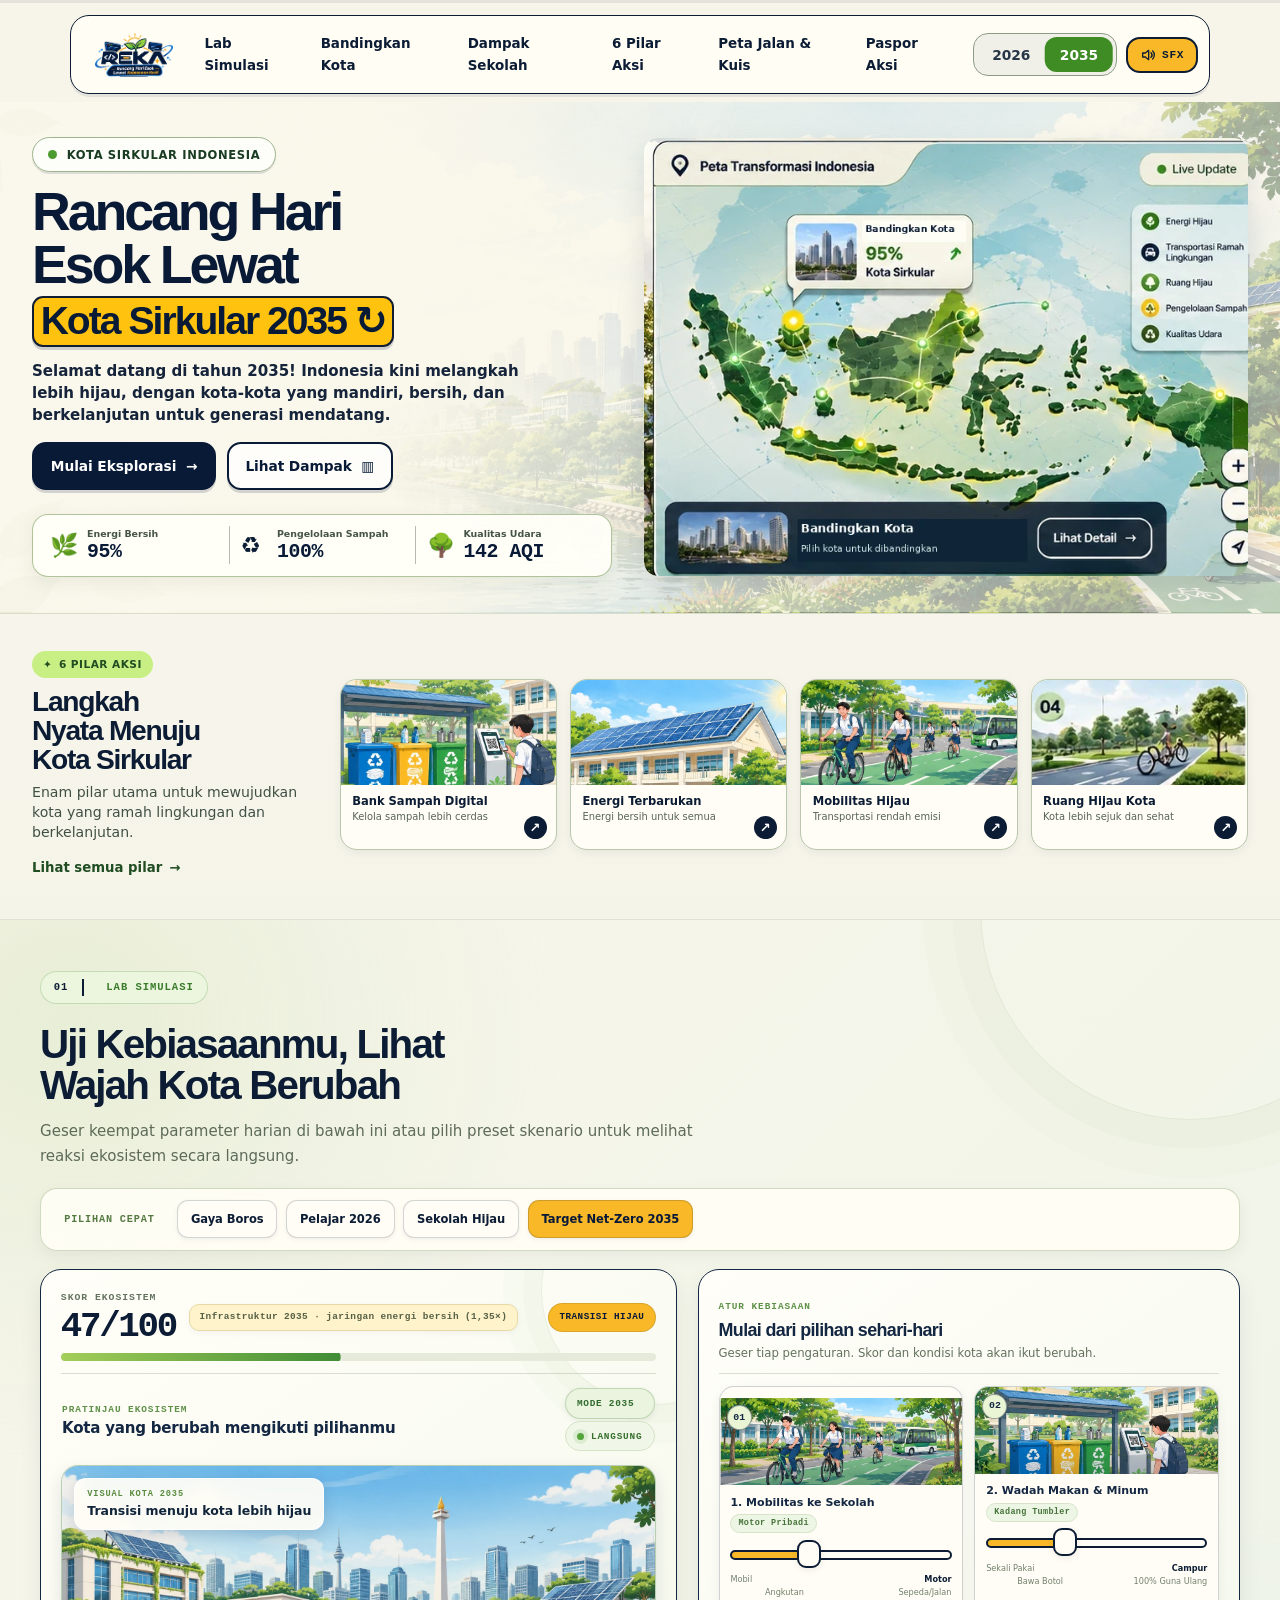
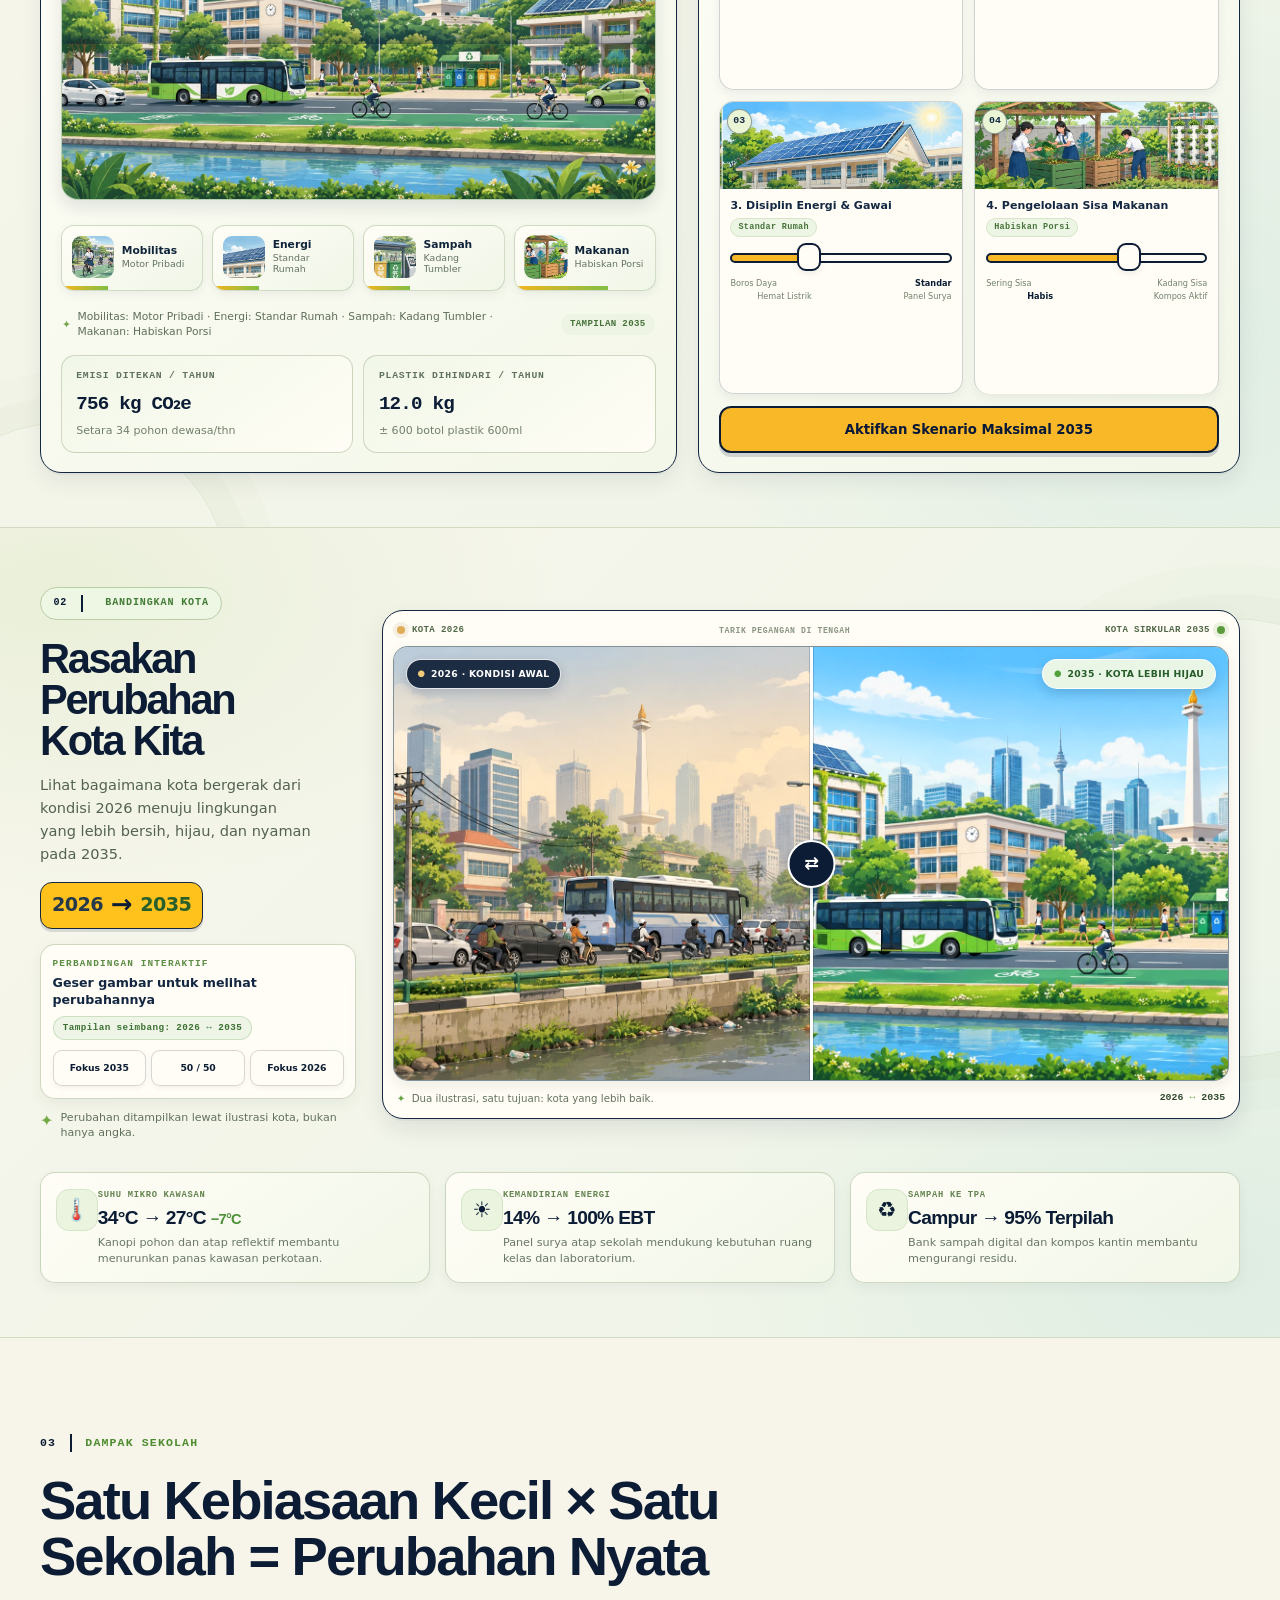
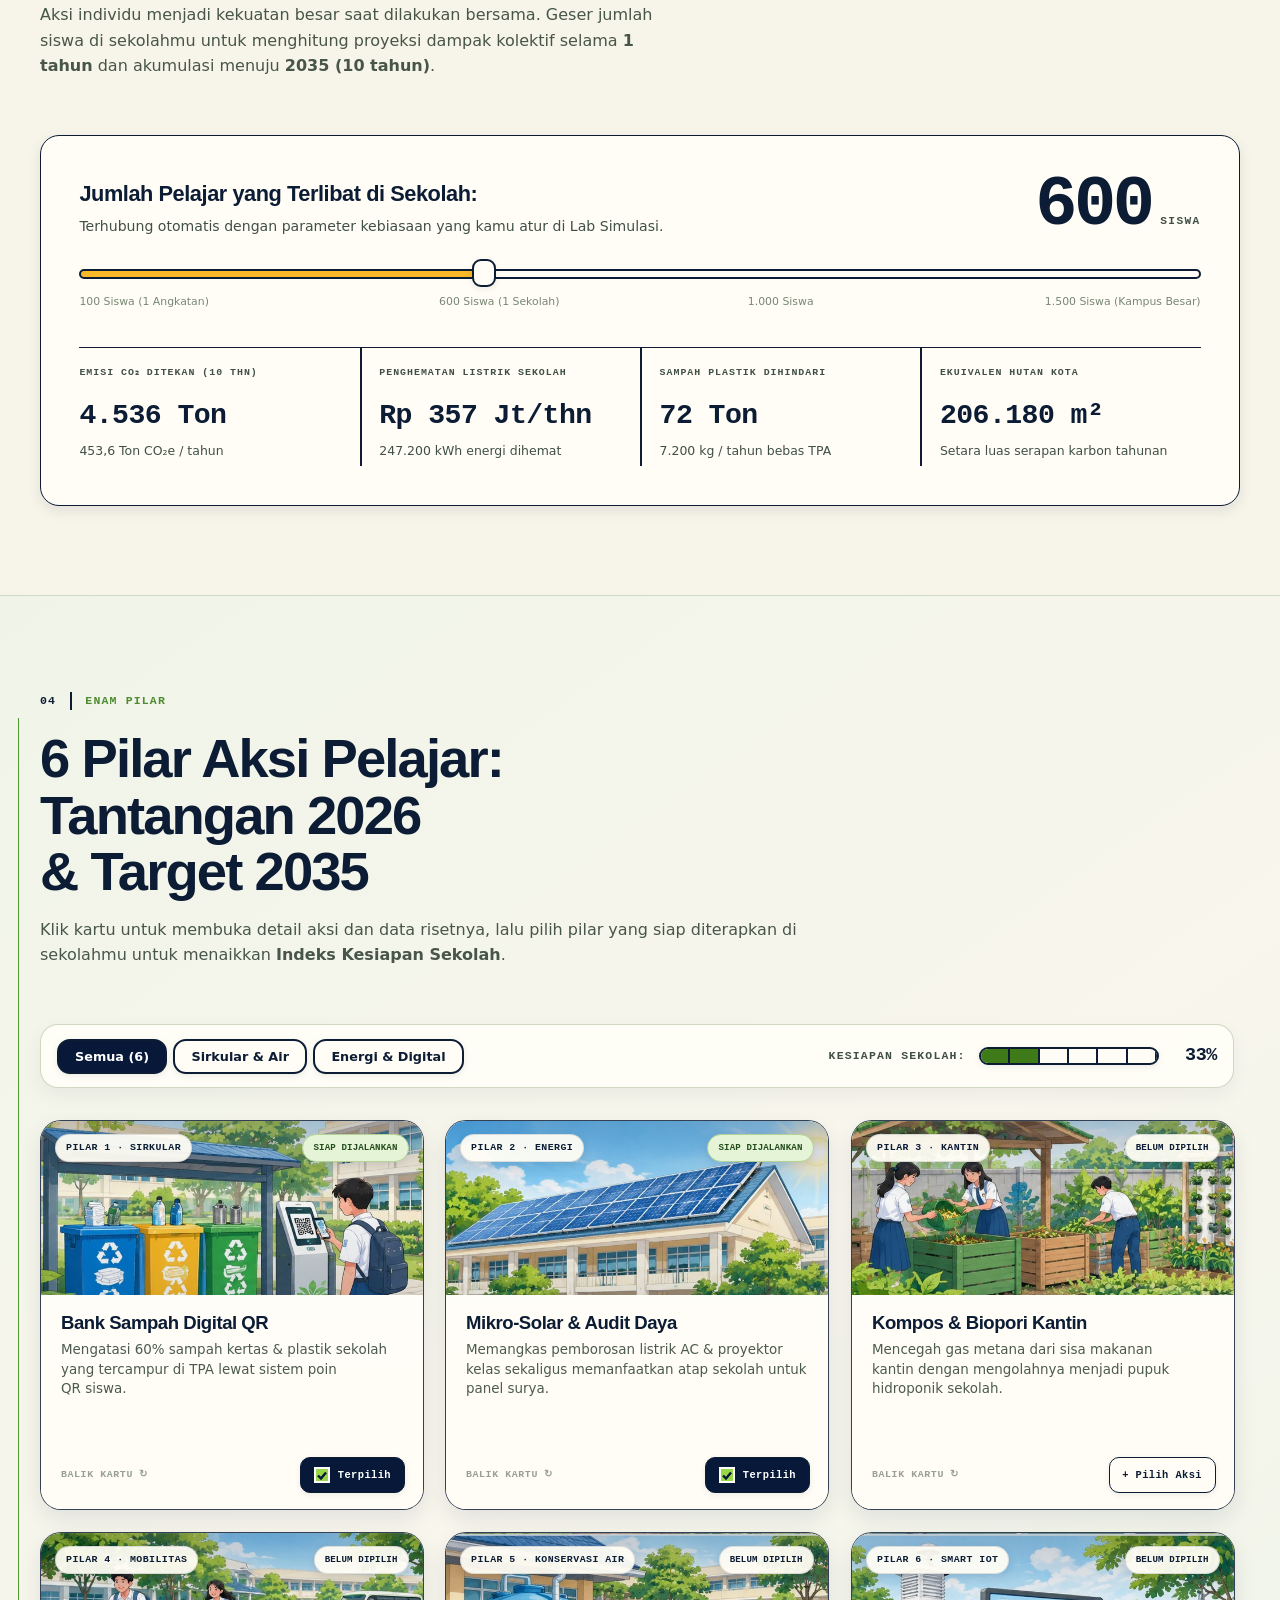
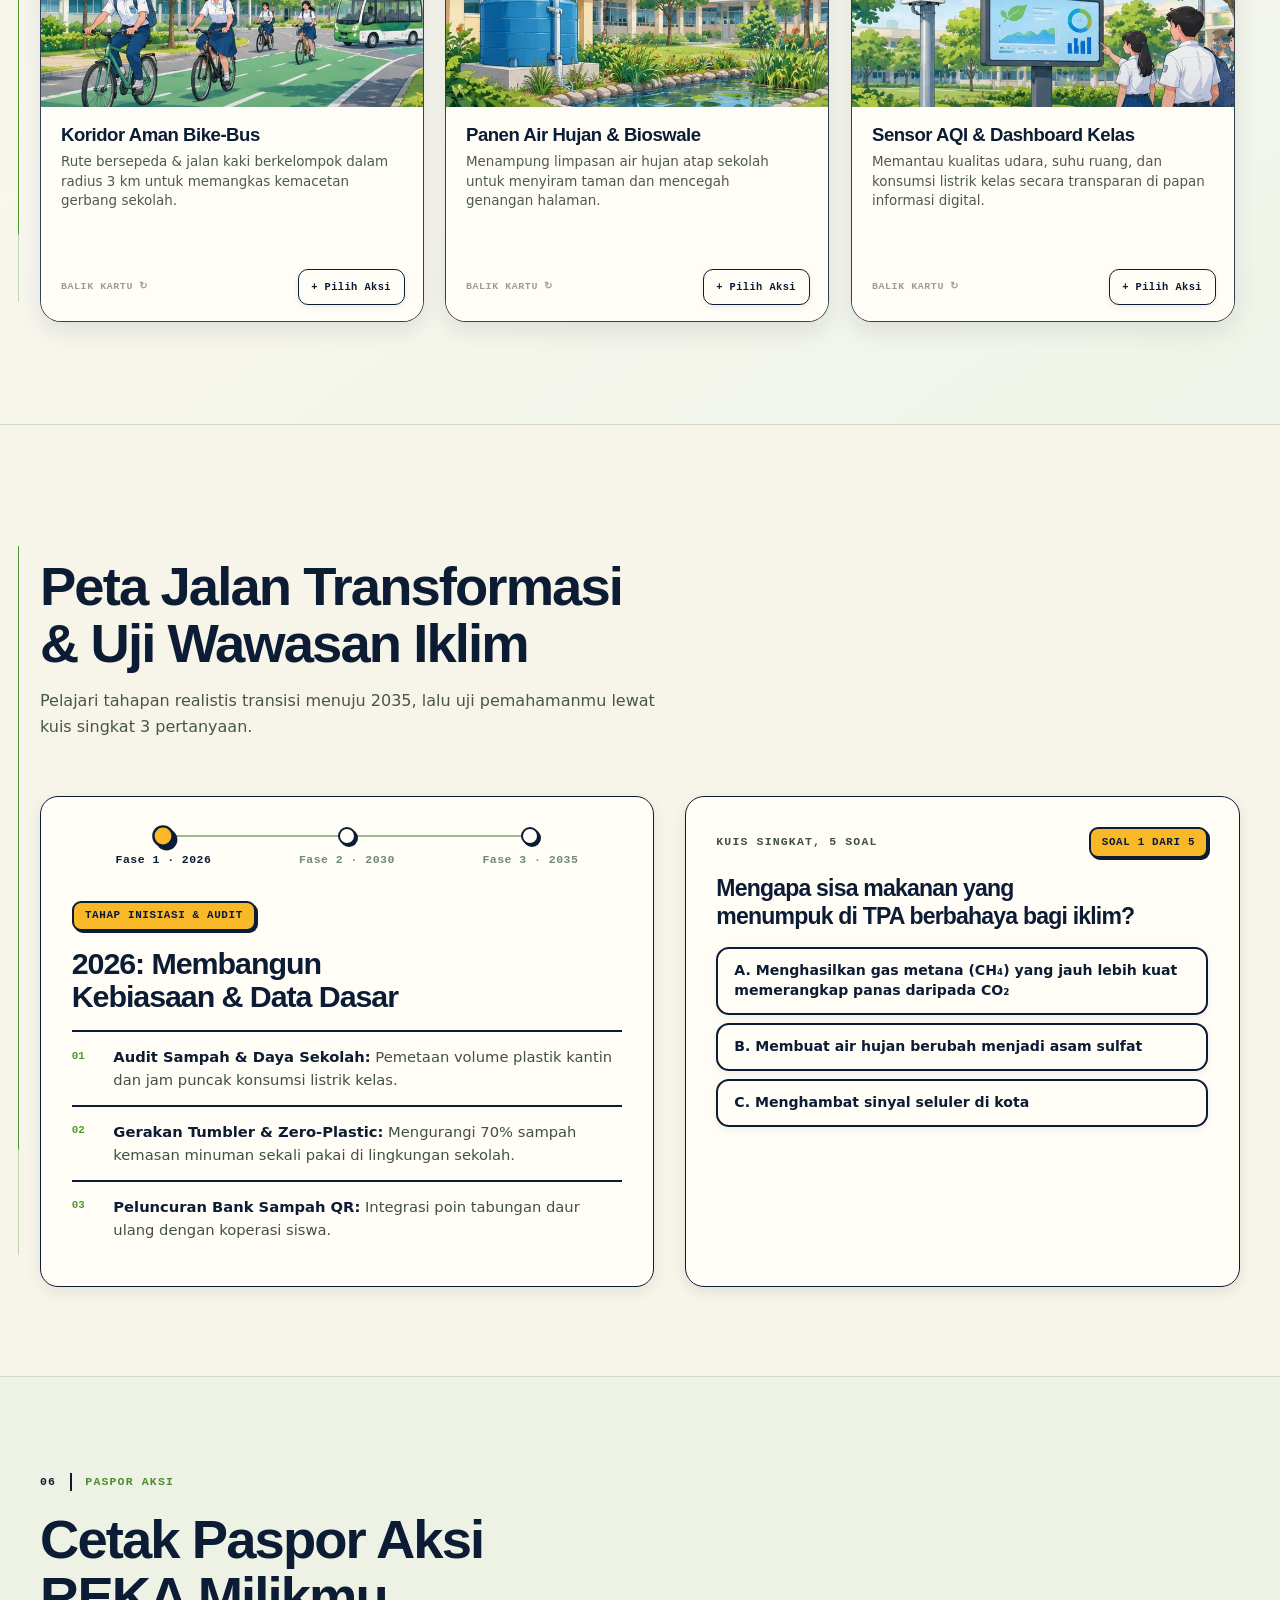
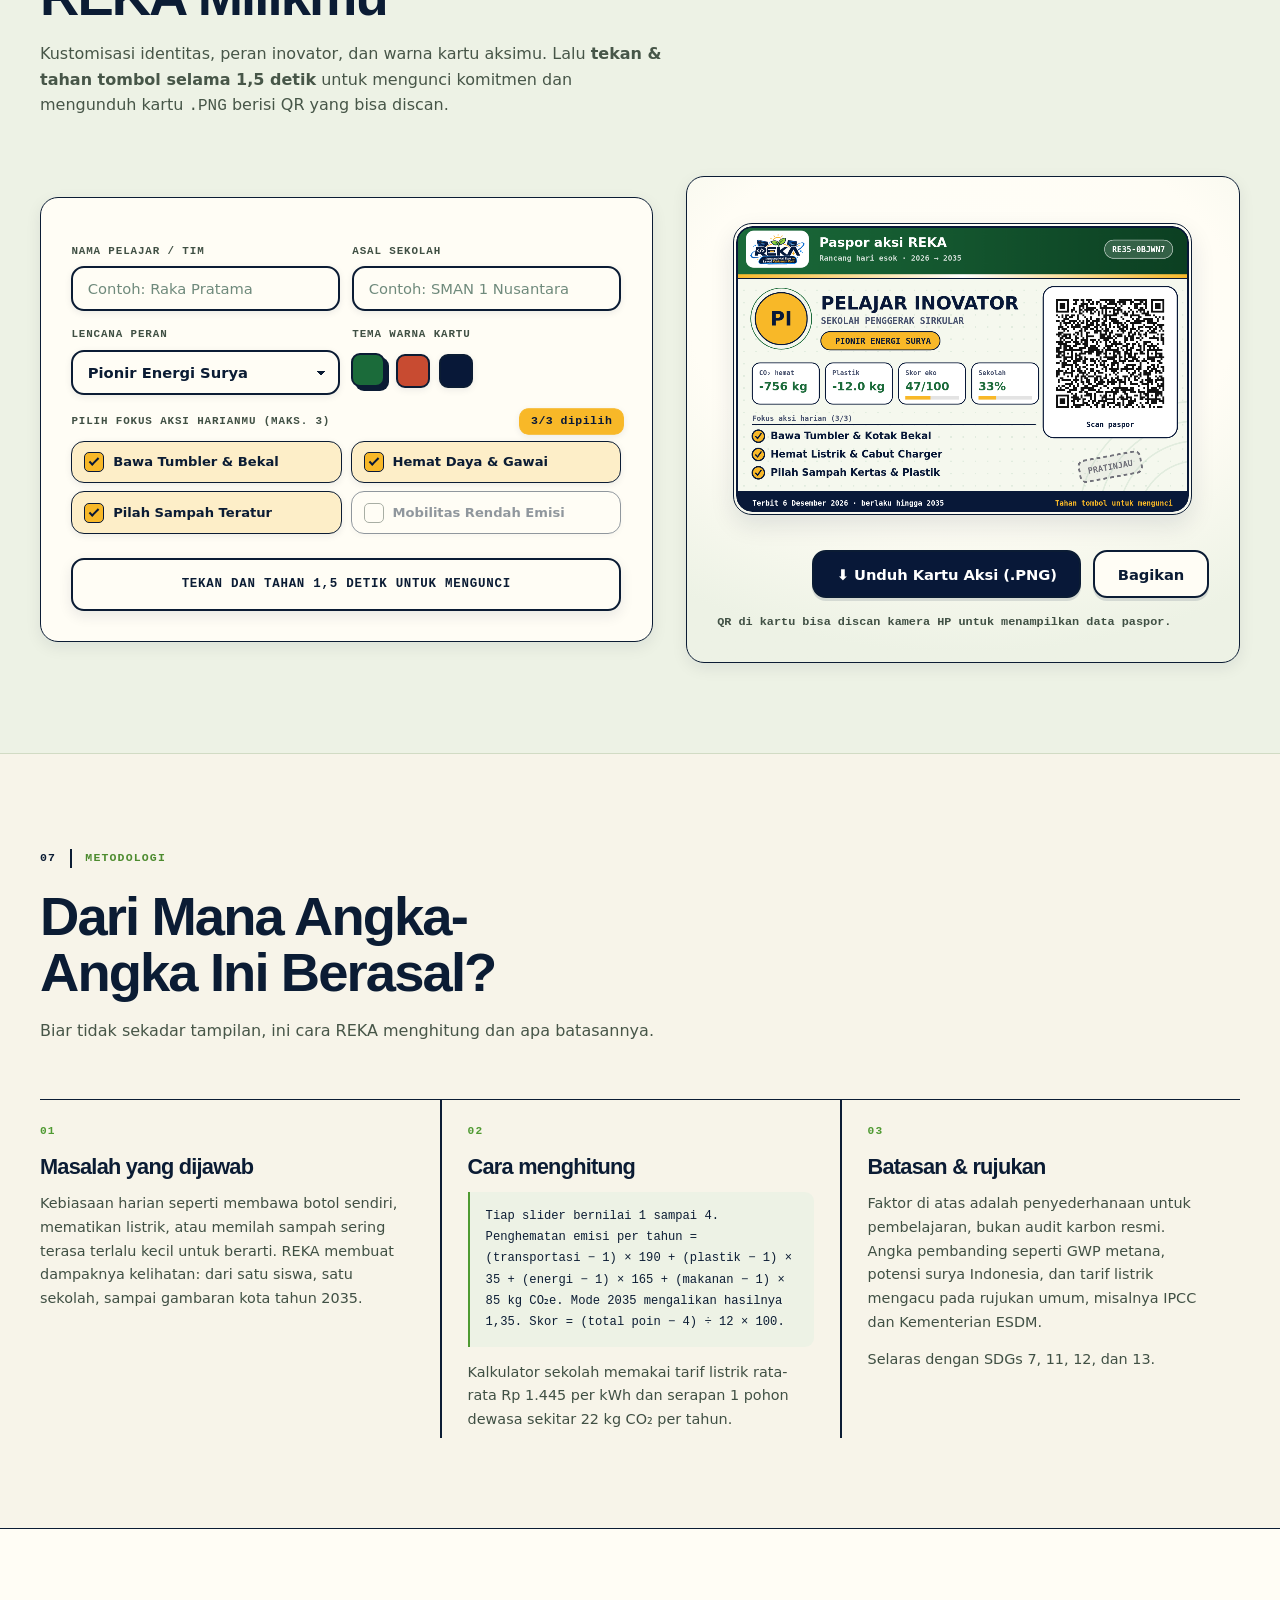
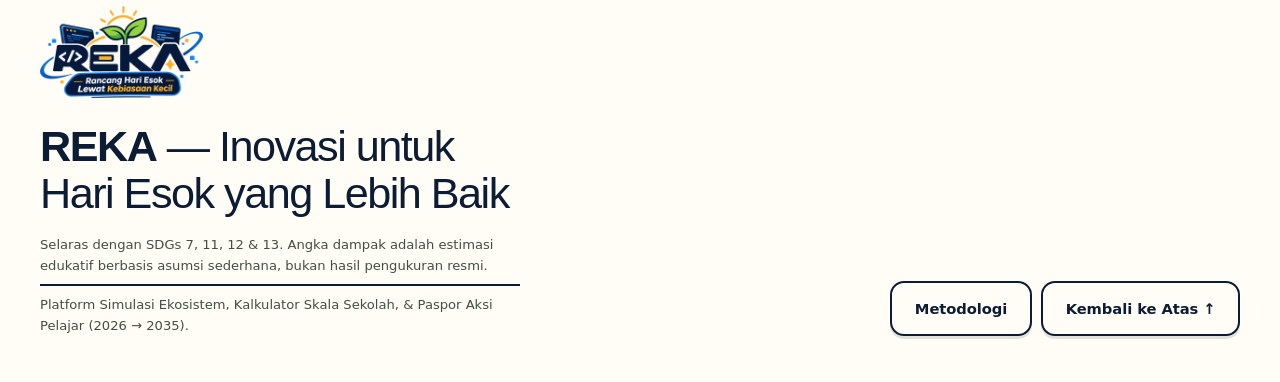
==== commit a71115d5: "Update index.html" ====
--- a/index.html
+++ b/index.html
@@ -5,7 +5,7 @@
   <script>document.documentElement.classList.add('js');</script>
   <meta name="viewport" content="width=device-width, initial-scale=1.0" />
   <meta name="description" content="REKA: platform interaktif simulasi dampak kebiasaan pelajar untuk Indonesia 2026 → 2035." />
-  <meta name="reka-url" content="" />
+  <meta name="reka-url" content="rekaa.vercel.app/" />
   <meta name="theme-color" content="#081838" />
   <meta property="og:title" content="REKA — Inovasi untuk Hari Esok yang Lebih Baik" />
   <meta property="og:description" content="Simulasi dampak, kalkulator skala sekolah, dan Paspor Aksi dengan QR." />
